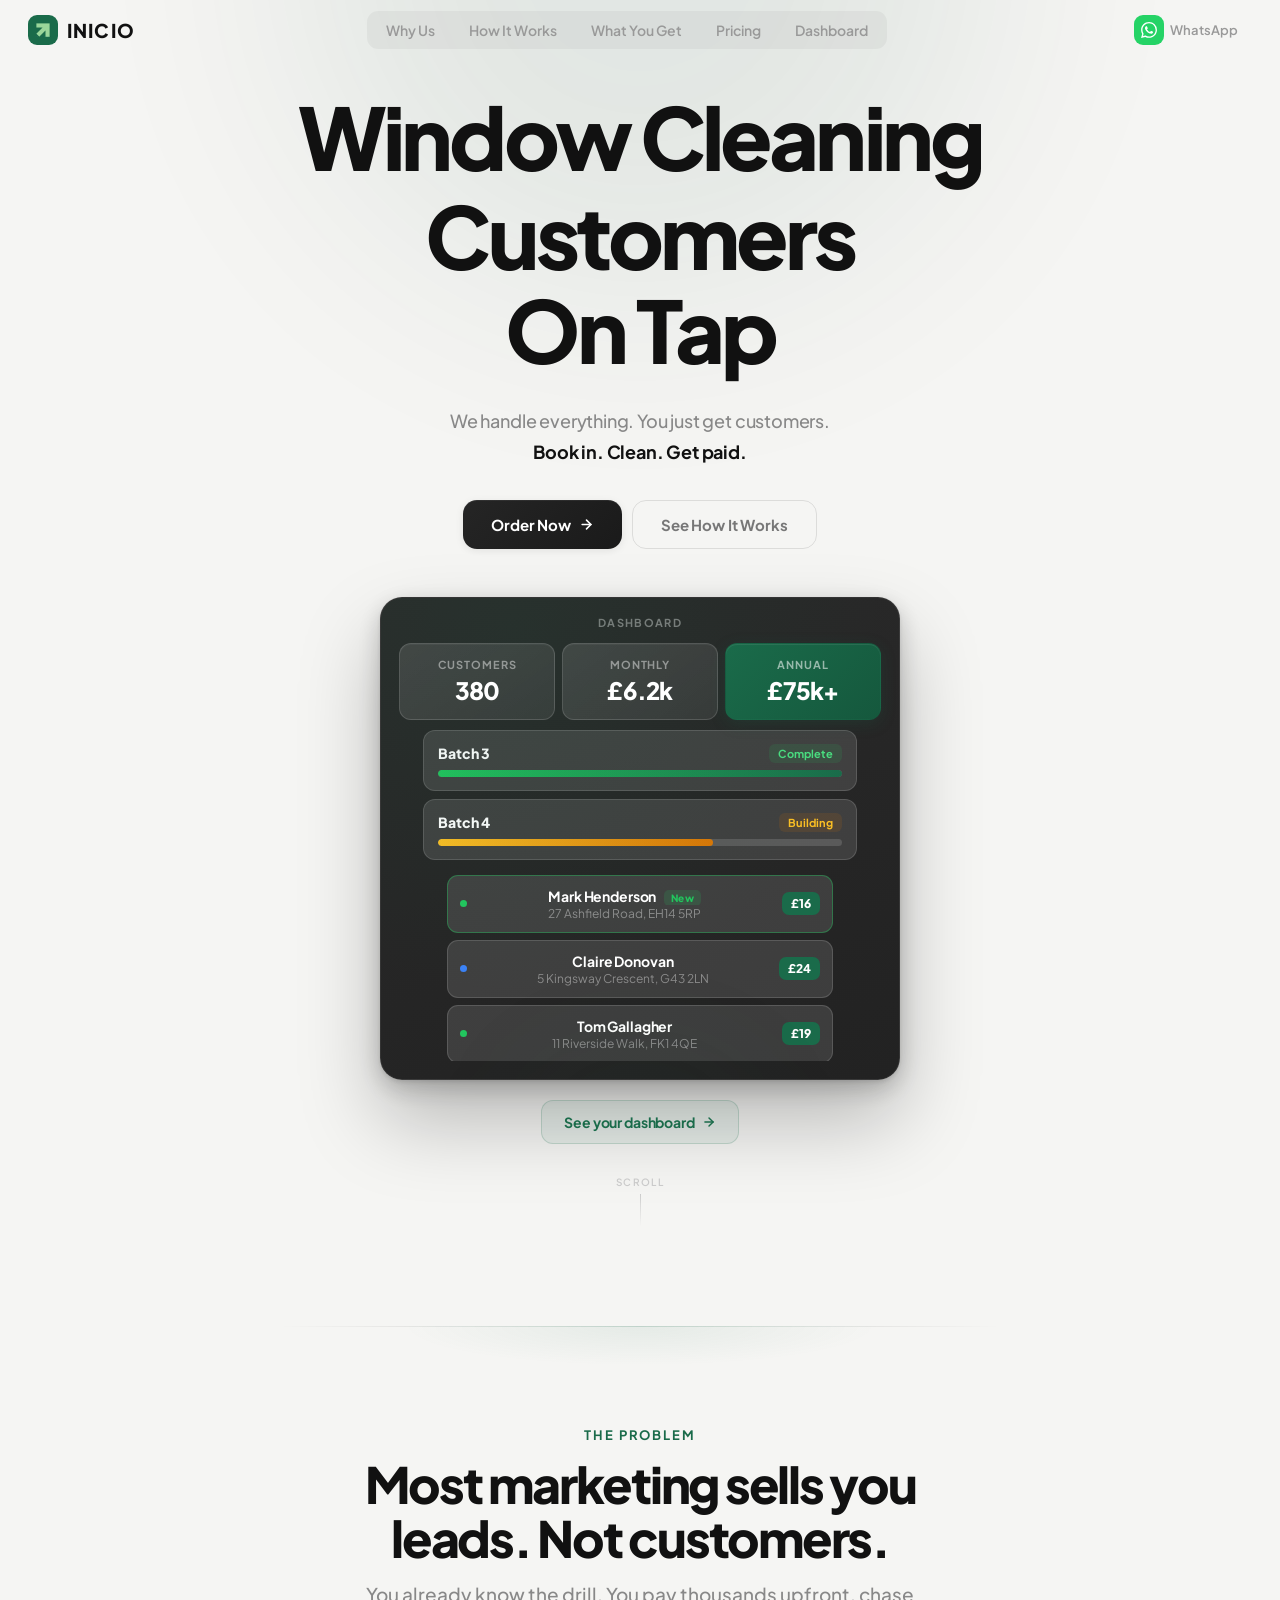
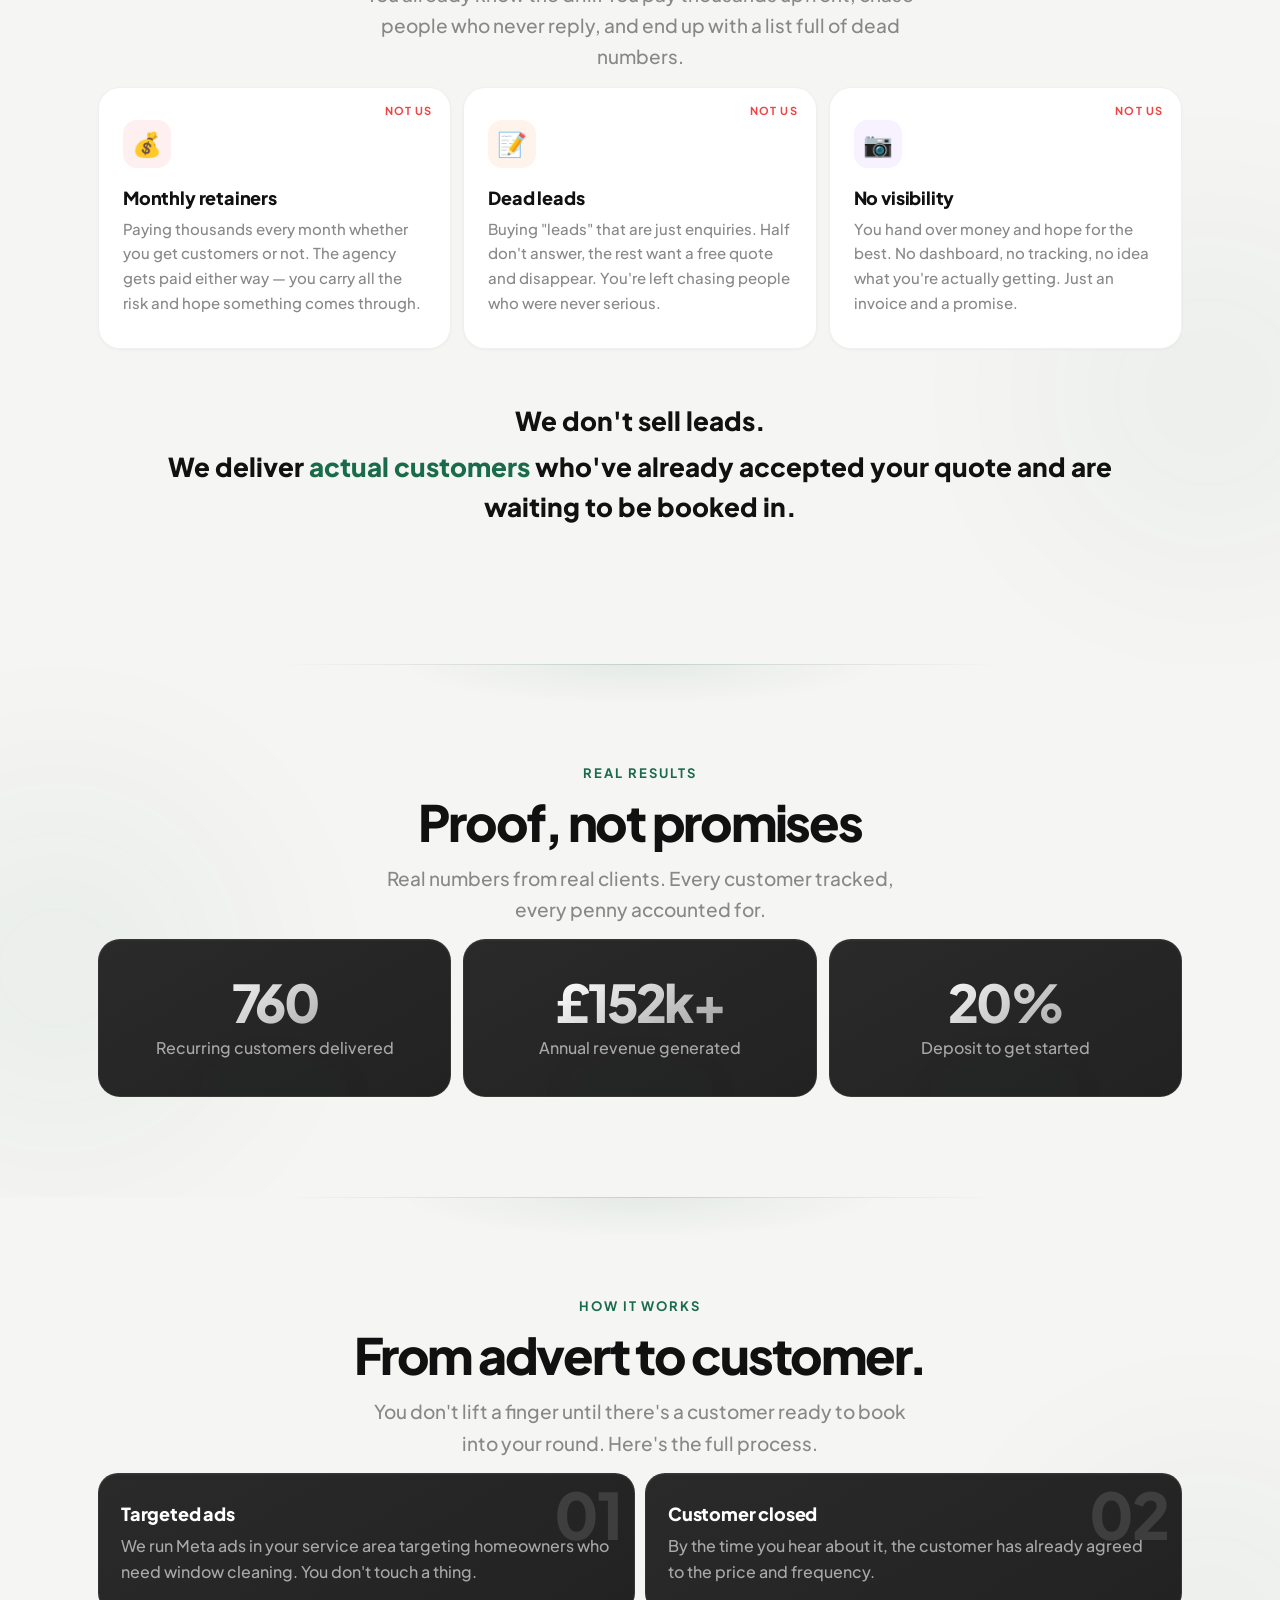
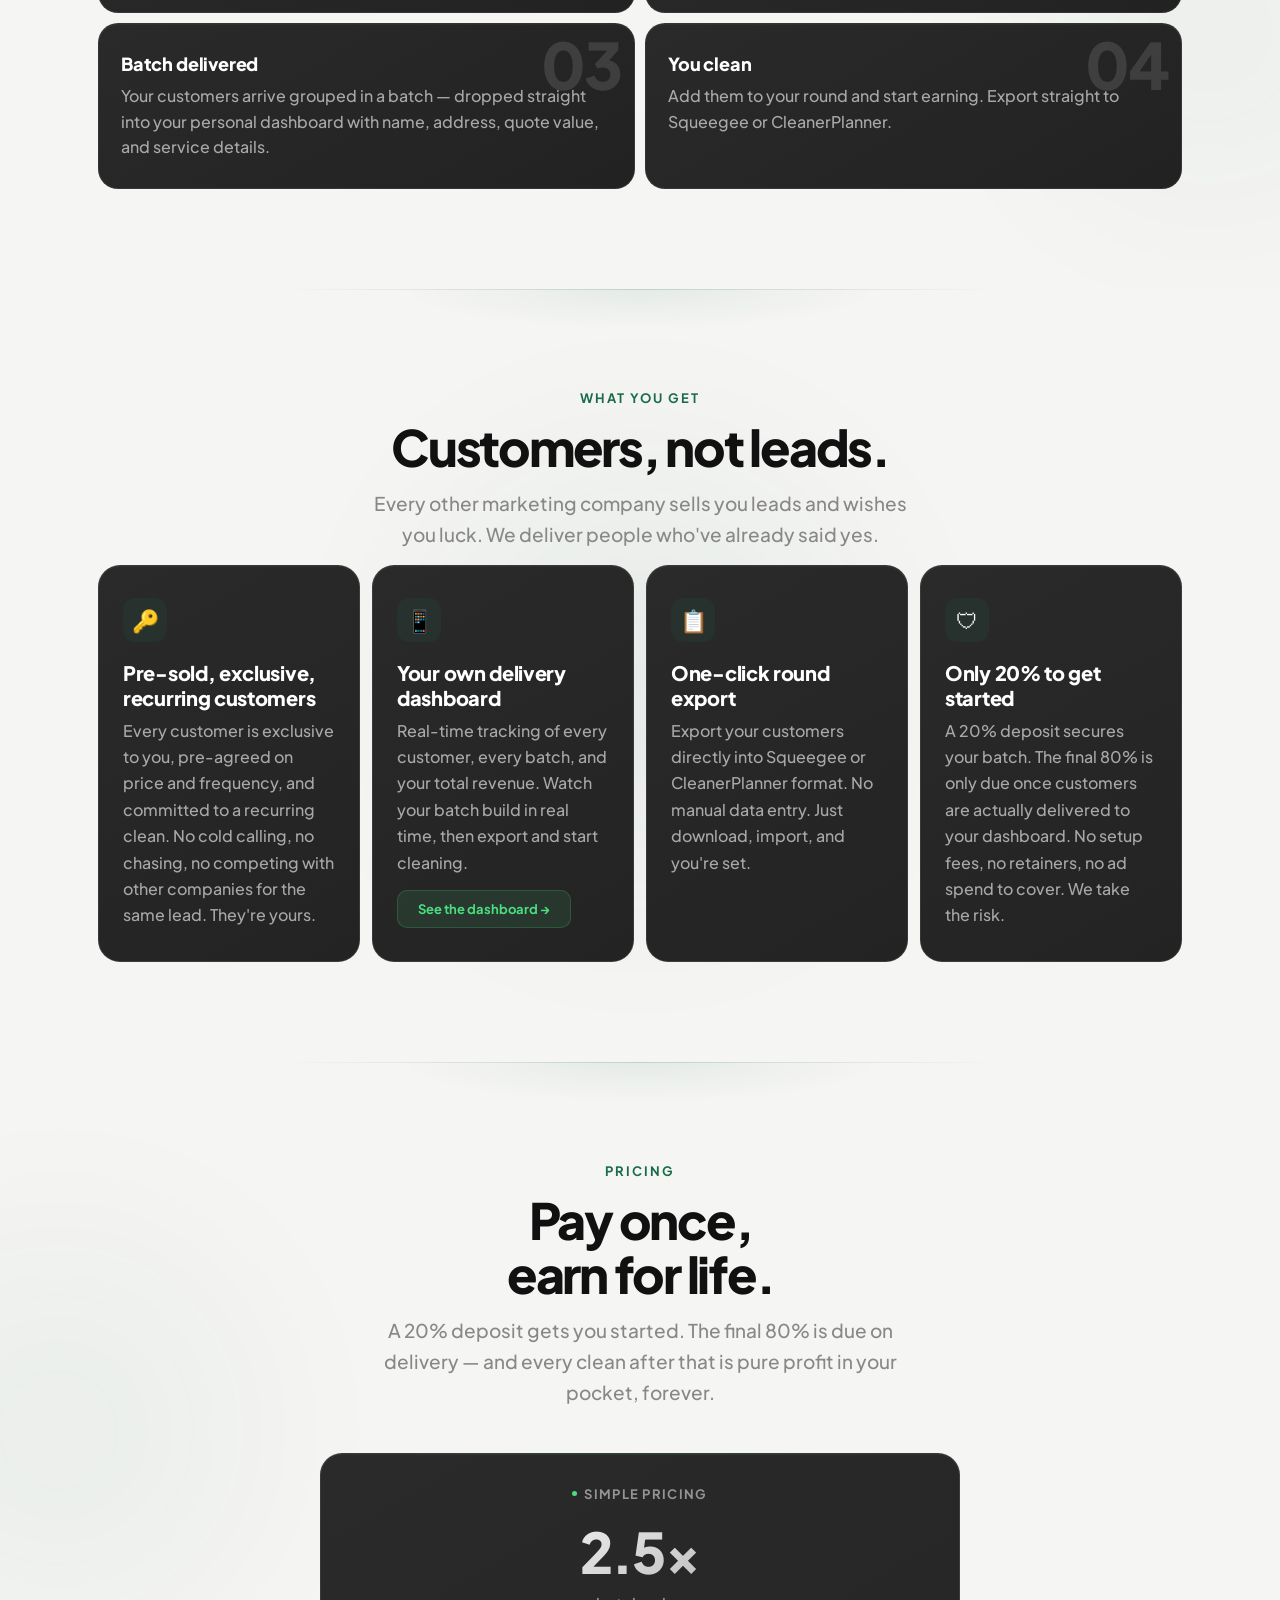
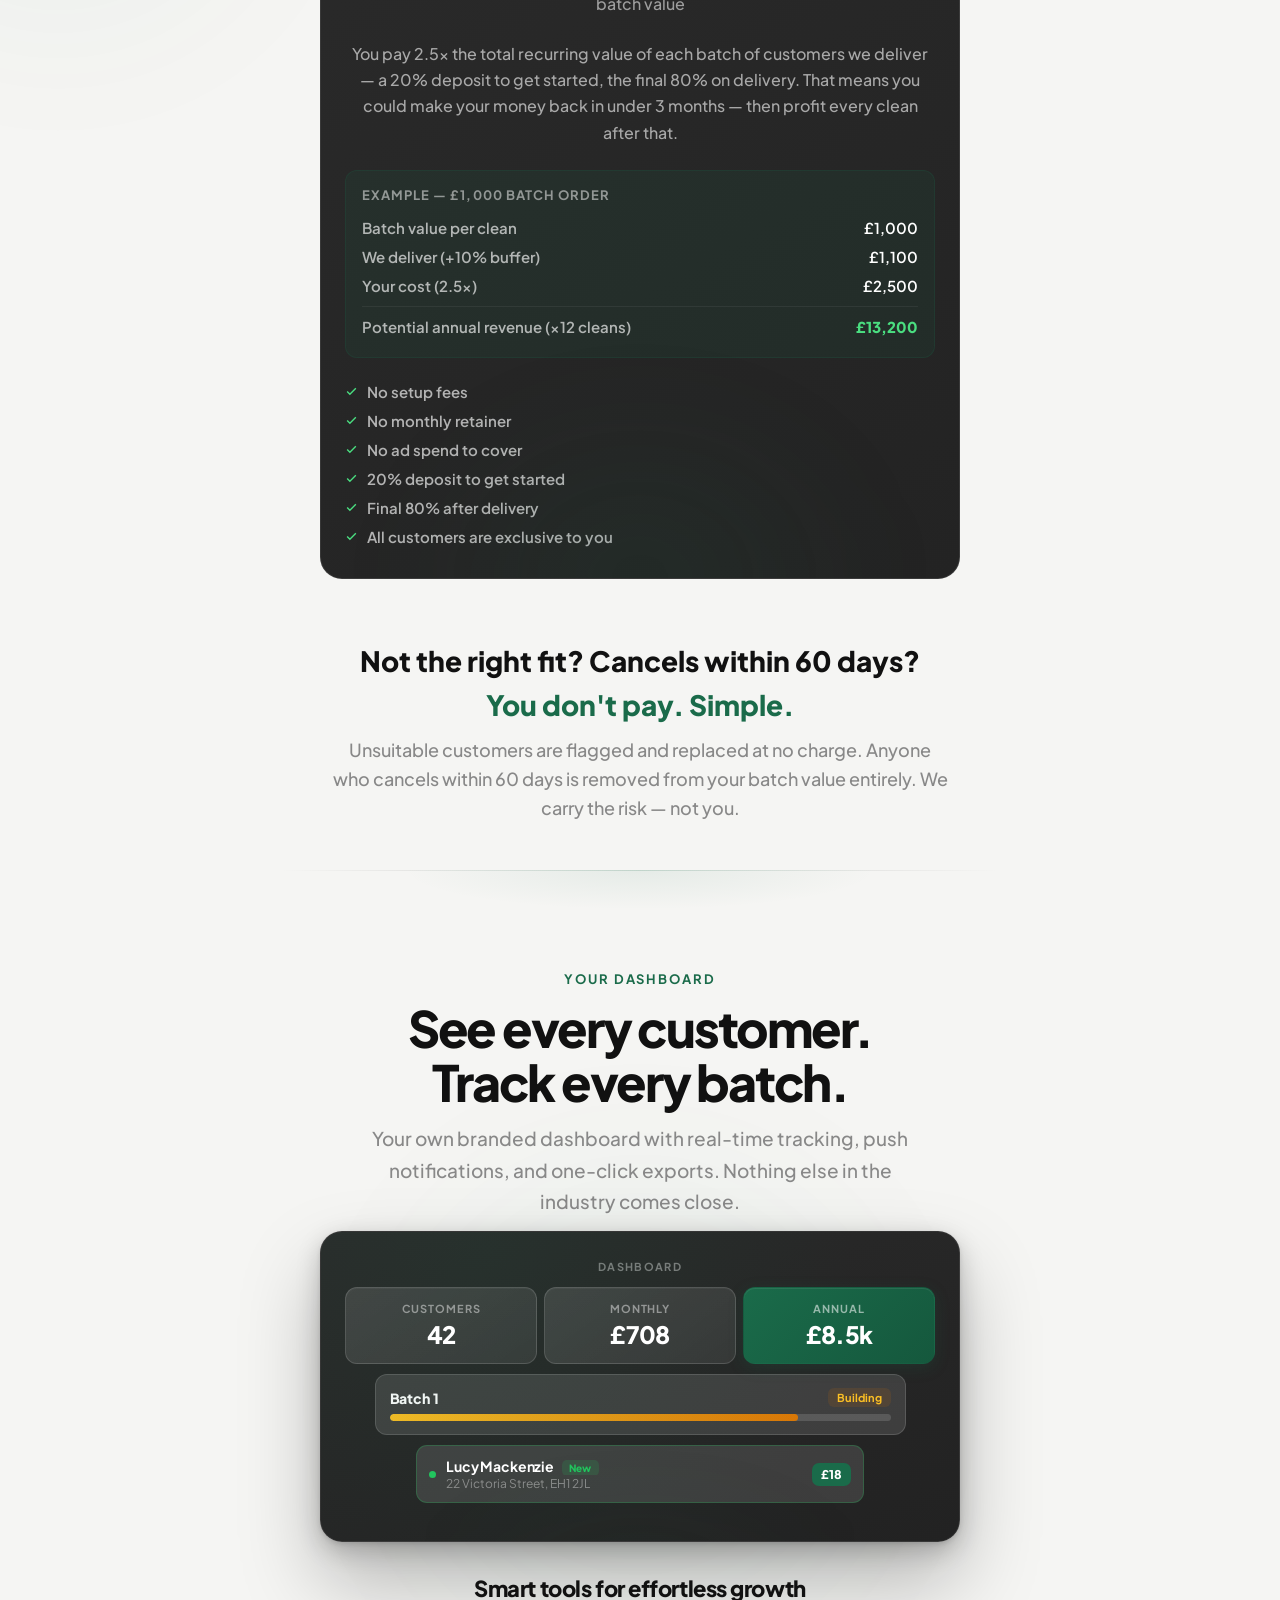
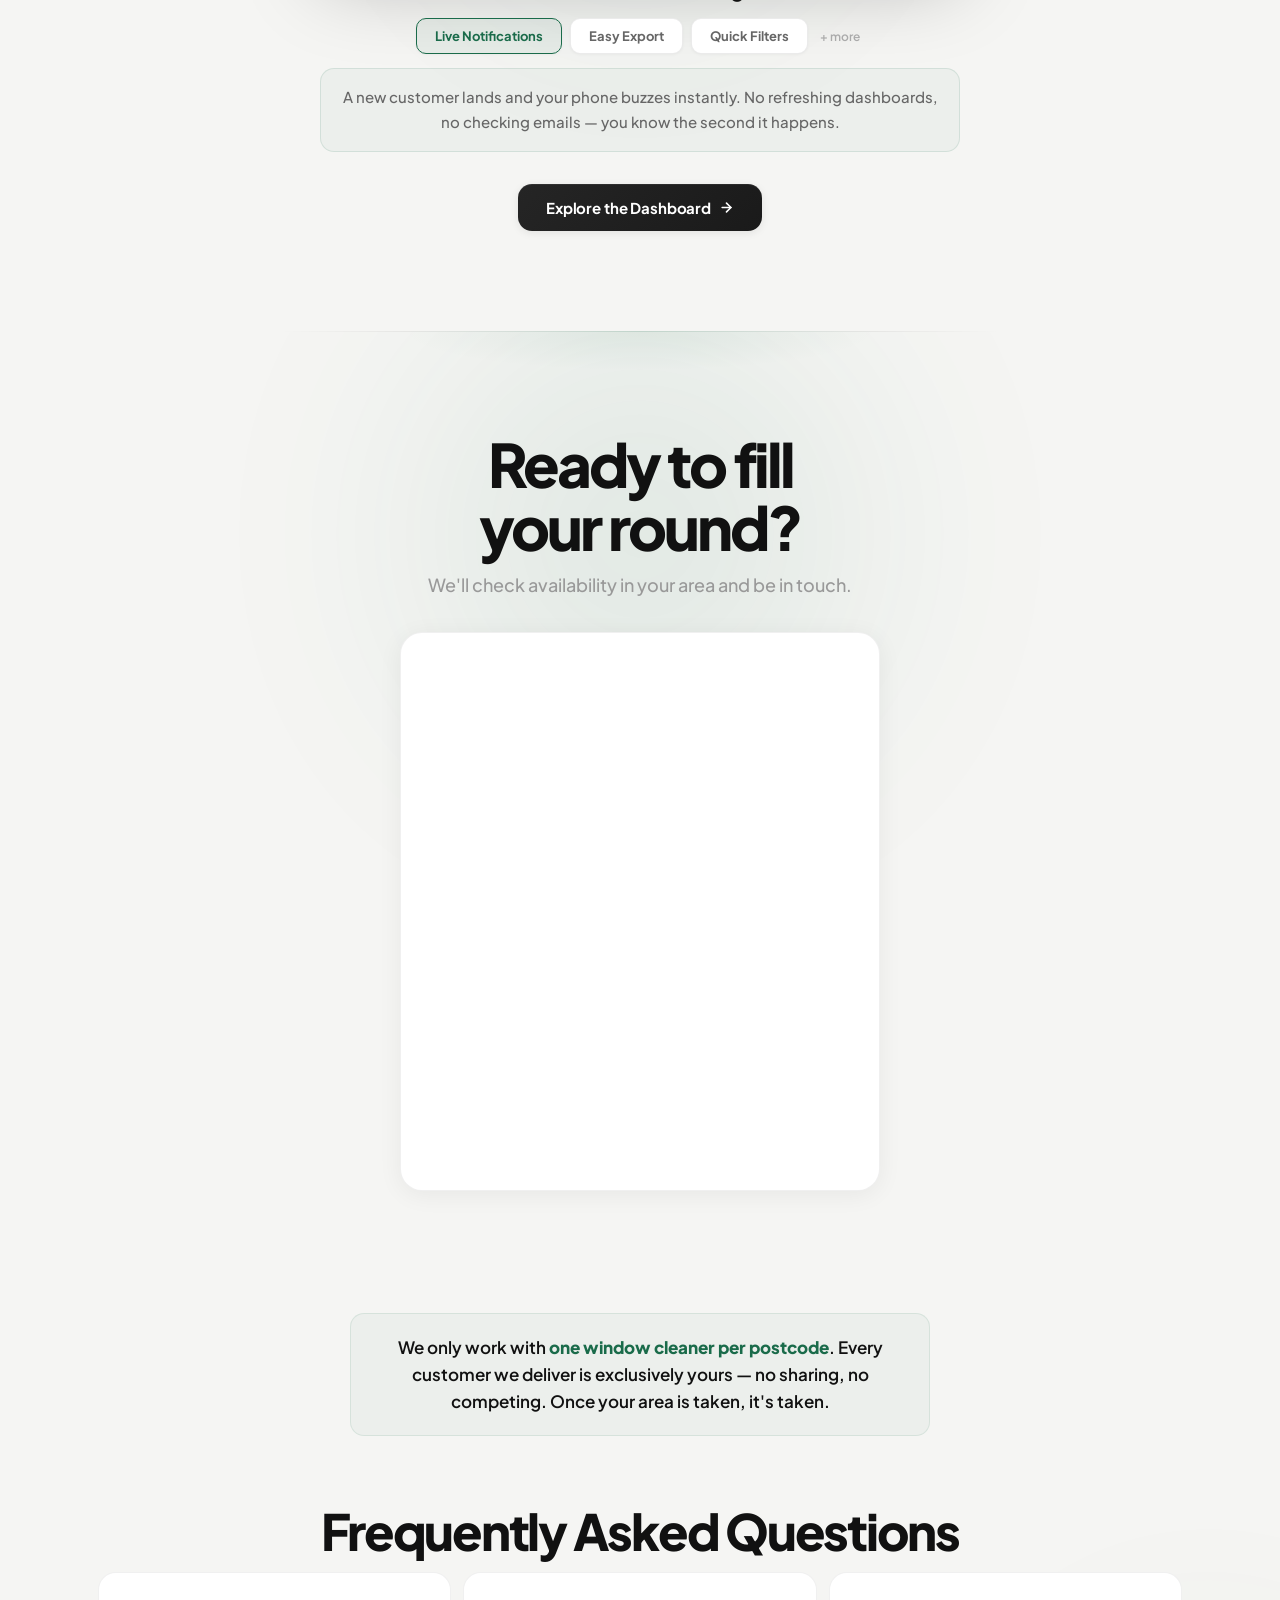
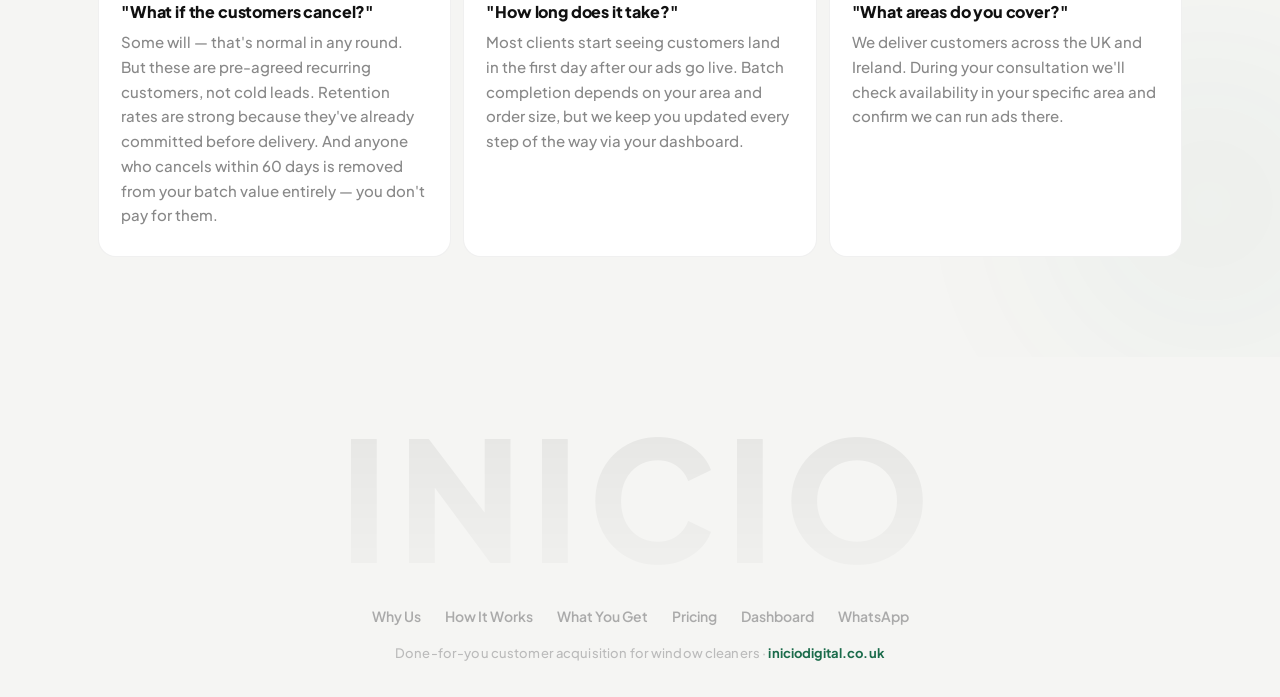
==== index.html @ 1d9b30b2 "Fix dashboard form embed, add 60-day note to FAQ, retitle hero link - Dashboard CTA form now uses th" ====
<!DOCTYPE html>
<html lang="en">
<head>
<meta charset="UTF-8">
<meta name="viewport" content="width=device-width, initial-scale=1.0, viewport-fit=cover">
<title>Window Cleaning Customers On Tap — Inicio Digital</title>
<meta name="description" content="Done-for-you customer acquisition for window cleaners. We deliver recurring customers who've accepted your quote and are ready to book in. No retainers. No setup fees. 20% deposit to start, the final 80% on delivery.">
<link rel="canonical" href="https://www.iniciodigital.co.uk/">
<meta name="color-scheme" content="light">

<!-- Open Graph / Social Sharing -->
<meta property="og:type" content="website">
<meta property="og:site_name" content="Inicio Digital">
<meta property="og:url" content="https://www.iniciodigital.co.uk/">
<meta property="og:title" content="Window Cleaning Customers On Tap — Inicio Digital">
<meta property="og:description" content="Done-for-you customer acquisition for window cleaners. We deliver recurring customers who've accepted your quote and are ready to book in. No retainers. No setup fees. 20% deposit to start, the final 80% on delivery.">
<meta property="og:image" content="https://www.iniciodigital.co.uk/og-preview.png?v=2">
<meta property="og:image:secure_url" content="https://www.iniciodigital.co.uk/og-preview.png?v=2">
<meta property="og:image:type" content="image/png">
<meta property="og:image:width" content="1200">
<meta property="og:image:height" content="630">
<meta property="og:image:alt" content="Inicio Digital — Window Cleaning Customers On Tap">

<!-- Twitter Card -->
<meta name="twitter:card" content="summary_large_image">
<meta name="twitter:title" content="Window Cleaning Customers On Tap — Inicio Digital">
<meta name="twitter:description" content="Done-for-you customer acquisition for window cleaners. We deliver recurring customers who've accepted your quote and are ready to book in.">
<meta name="twitter:image" content="https://www.iniciodigital.co.uk/og-preview.png?v=2">

<meta name="theme-color" content="#f5f5f3">
<link rel="icon" href="/favicon.svg" type="image/svg+xml">
<link rel="apple-touch-icon" href="/favicon.png">
<link rel="preconnect" href="https://fonts.googleapis.com">
<link rel="preconnect" href="https://fonts.gstatic.com" crossorigin>
<link href="https://fonts.googleapis.com/css2?family=Plus+Jakarta+Sans:wght@500;600;700;800;900&display=swap" rel="stylesheet">
<link rel="stylesheet" href="styles.css">

<!-- Structured data -->
<script type="application/ld+json">
{
  "@context": "https://schema.org",
  "@type": "Organization",
  "name": "Inicio Digital",
  "url": "https://www.iniciodigital.co.uk/",
  "logo": "https://www.iniciodigital.co.uk/logo.png",
  "description": "Done-for-you customer acquisition for window cleaners across the UK and Ireland."
}
</script>
<script type="application/ld+json">
{
  "@context": "https://schema.org",
  "@type": "FAQPage",
  "mainEntity": [
    {
      "@type": "Question",
      "name": "What if the customers cancel?",
      "acceptedAnswer": { "@type": "Answer", "text": "Some will — that's normal in any round. But these are pre-agreed recurring customers, not cold leads. Retention rates are strong because they've already committed before delivery. And anyone who cancels within 60 days is removed from your batch value entirely — you don't pay for them." }
    },
    {
      "@type": "Question",
      "name": "How long does it take?",
      "acceptedAnswer": { "@type": "Answer", "text": "Most clients start seeing customers land in the first day after our ads go live. Batch completion depends on your area and order size, but we keep you updated every step of the way via your dashboard." }
    },
    {
      "@type": "Question",
      "name": "What areas do you cover?",
      "acceptedAnswer": { "@type": "Answer", "text": "We deliver customers across the UK and Ireland. During your consultation we'll check availability in your specific area and confirm we can run ads there." }
    }
  ]
}
</script>

<!-- Vercel Web Analytics -->
<script>
window.va = window.va || function () { (window.vaq = window.vaq || []).push(arguments); };
</script>
<script defer src="/_vercel/insights/script.js"></script>
</head>
<body>

<a class="skip-link" href="#main">Skip to content</a>

<!-- ════════════════════════ NAV ════════════════════════ -->
<header class="nav" id="nav">
  <div class="nav-logo">
    <button class="nav-logo-mark" id="menuBtn" type="button" aria-label="Open menu" aria-expanded="false" aria-controls="mobMenu">
      <span class="mark-track" id="markTrack">
        <span class="mark-item"><img src="/logo.png" width="16" height="16" alt=""></span>
        <span class="mark-item mark-burger" aria-hidden="true"><span></span><span></span><span></span></span>
      </span>
    </button>
    <a href="#" class="nav-logo-text">INICIO</a>
  </div>
  <nav class="nav-mid" aria-label="Primary">
    <a href="#problem">Why Us</a>
    <a href="#how">How It Works</a>
    <a href="#value">What You Get</a>
    <a href="#pricing">Pricing</a>
    <a href="/dashboard/">Dashboard</a>
  </nav>
  <div class="nav-right">
    <a href="https://wa.me/447822021004?text=Hi%2C%20I%27m%20interested%20in%20Inicio%20Digital" target="_blank" rel="noopener noreferrer" class="nav-wa">
      <span class="nav-wa-mark" aria-hidden="true">
        <svg width="16" height="16" viewBox="0 0 24 24" fill="#fff"><path d="M17.472 14.382c-.297-.149-1.758-.867-2.03-.967-.273-.099-.471-.148-.67.15-.197.297-.767.966-.94 1.164-.173.199-.347.223-.644.075-.297-.15-1.255-.463-2.39-1.475-.883-.788-1.48-1.761-1.653-2.059-.173-.297-.018-.458.13-.606.134-.133.298-.347.446-.52.149-.174.198-.298.298-.497.099-.198.05-.371-.025-.52-.075-.149-.669-1.612-.916-2.207-.242-.579-.487-.5-.669-.51-.173-.008-.371-.01-.57-.01-.198 0-.52.074-.792.372-.272.297-1.04 1.016-1.04 2.479 0 1.462 1.065 2.875 1.213 3.074.149.198 2.096 3.2 5.077 4.487.709.306 1.262.489 1.694.625.712.227 1.36.195 1.871.118.571-.085 1.758-.719 2.006-1.413.248-.694.248-1.289.173-1.413-.074-.124-.272-.198-.57-.347m-5.421 7.403h-.004a9.87 9.87 0 01-5.031-1.378l-.361-.214-3.741.982.998-3.648-.235-.374a9.86 9.86 0 01-1.51-5.26c.001-5.45 4.436-9.884 9.888-9.884 2.64 0 5.122 1.03 6.988 2.898a9.825 9.825 0 012.893 6.994c-.003 5.45-4.437 9.884-9.885 9.884m8.413-18.297A11.815 11.815 0 0012.05 0C5.495 0 .16 5.335.157 11.892c0 2.096.547 4.142 1.588 5.945L.057 24l6.305-1.654a11.882 11.882 0 005.683 1.448h.005c6.554 0 11.89-5.335 11.893-11.893a11.821 11.821 0 00-3.48-8.413z"/></svg>
      </span>
      <span class="nav-wa-label">WhatsApp</span>
    </a>
  </div>
</header>

<!-- ═══════ MOBILE MENU ═══════ -->
<div class="mob-menu" id="mobMenu">
  <a href="#problem">Why Us</a>
  <a href="#how">How It Works</a>
  <a href="#value">What You Get</a>
  <a href="#pricing">Pricing</a>
  <a href="/dashboard/">Dashboard</a>
  <a href="https://wa.me/447822021004?text=Hi%2C%20I%27m%20interested%20in%20Inicio%20Digital" target="_blank" rel="noopener noreferrer">WhatsApp</a>
</div>

<main id="main">

<!-- ════════════════════════ HERO ════════════════════════ -->
<section class="hero">
  <div class="hero-glow" aria-hidden="true"></div>

  <h1 class="hs hs-1"><span class="slot-wrap" id="slotWrap"><span class="slot-track" id="slotTrack"><span class="slot-item">Window Cleaning</span><span class="slot-item">Gutter Cleaning</span><span class="slot-item">Carpet Cleaning</span><span class="slot-item">More Soon&hellip;</span></span></span>Customers<br>On Tap</h1>
  <p class="hero-sub hs hs-2">We handle everything.<br class="mob-br"> You just get customers.</p>
  <p class="hero-sub hero-sub-strong hs hs-2">Book in. Clean. Get paid.</p>

  <div class="hero-btns hs hs-3">
    <a href="#start" class="btn btn-dark">
      Order Now
      <svg width="15" height="15" viewBox="0 0 24 24" fill="none" stroke="currentColor" stroke-width="2.5" stroke-linecap="round" aria-hidden="true"><line x1="5" y1="12" x2="19" y2="12"/><polyline points="12 5 19 12 12 19"/></svg>
    </a>
    <a href="#how" class="btn btn-ghost">See How It Works</a>
  </div>

  <!-- Hero mock card — shows what clients actually see -->
  <div class="hero-card-wrap hs hs-4">
    <div class="hero-card" aria-hidden="true">
      <div class="hc-title">Dashboard</div>
      <div class="hc-stats hc-stats-3">
        <div class="hc-stat">
          <div class="hc-stat-l">Customers</div>
          <div class="hc-stat-v" id="heroCustomers">380</div>
        </div>
        <div class="hc-stat">
          <div class="hc-stat-l">Monthly</div>
          <div class="hc-stat-v" id="heroMonthly">&pound;6.2k</div>
        </div>
        <div class="hc-stat accent">
          <div class="hc-stat-l">Annual</div>
          <div class="hc-stat-v" id="heroAnnual">&pound;75k+</div>
        </div>
      </div>
      <div class="hc-progress-wrap">
        <div class="hc-progress">
          <div class="hc-progress-top">
            <span class="hc-progress-title">Batch 3</span>
            <span class="hc-badge hc-badge--done">Complete</span>
          </div>
          <div class="hc-bar"><div class="hc-bar-fill hc-bar-fill--done" style="width:100%"></div></div>
        </div>
        <div class="hc-progress">
          <div class="hc-progress-top">
            <span class="hc-progress-title">Batch 4</span>
            <span class="hc-badge hc-badge--building">Building</span>
          </div>
          <div class="hc-bar"><div class="hc-bar-fill hc-bar-fill--building" id="heroBar" style="width:0"></div></div>
        </div>
      </div>
      <div class="hero-leads" id="heroLeads">
        <div class="hero-leads-inner" id="heroLeadsInner">
          <div class="hc-lead hc-lead-new hc-lead-top">
            <div class="hc-lead-dot" style="background:#22c55e"></div>
            <div class="hc-lead-info"><div class="hc-lead-name">Mark Henderson <span class="hc-new-badge">New</span></div><div class="hc-lead-addr">27 Ashfield Road, EH14 5RP</div></div>
            <div class="hc-lead-price">&pound;16</div>
          </div>
          <div class="hc-lead hc-lead-new">
            <div class="hc-lead-dot" style="background:#3b82f6"></div>
            <div class="hc-lead-info"><div class="hc-lead-name">Claire Donovan</div><div class="hc-lead-addr">5 Kingsway Crescent, G43 2LN</div></div>
            <div class="hc-lead-price">&pound;24</div>
          </div>
          <div class="hc-lead hc-lead-new">
            <div class="hc-lead-dot" style="background:#22c55e"></div>
            <div class="hc-lead-info"><div class="hc-lead-name">Tom Gallagher</div><div class="hc-lead-addr">11 Riverside Walk, FK1 4QE</div></div>
            <div class="hc-lead-price">&pound;19</div>
          </div>
        </div>
      </div>
    </div>
  </div>

  <div class="hs hs-4">
    <a href="/dashboard/" class="hero-dash-link">
      See your dashboard
      <svg width="14" height="14" viewBox="0 0 24 24" fill="none" stroke="currentColor" stroke-width="2.5" stroke-linecap="round" aria-hidden="true"><line x1="5" y1="12" x2="19" y2="12"/><polyline points="12 5 19 12 12 19"/></svg>
    </a>
  </div>

  <div class="scroll-cue" aria-hidden="true">
    Scroll
    <div class="scroll-cue-line"></div>
  </div>
</section>

<div class="divider" aria-hidden="true"></div>

<!-- ════════════════════════ THE PROBLEM ════════════════════════ -->
<section class="section" id="problem">
  <div class="section-glow section-glow-r" aria-hidden="true"></div>
  <div class="ctr">
    <div class="section-header rv">
      <p class="section-label">The Problem</p>
      <h2 class="section-title">Most marketing sells you<br>leads. Not customers.</h2>
      <p class="section-sub">You already know the drill. You pay thousands upfront, chase people who never reply, and end up with a list full of dead numbers.</p>
    </div>
    <div class="pain-grid">
      <div class="pain-card rv rv-d1">
        <span class="pain-x">Not us</span>
        <div class="pain-icon pain-icon--red" aria-hidden="true">&#128176;</div>
        <h3>Monthly retainers</h3>
        <p>Paying thousands every month whether you get customers or not. The agency gets paid either way — you carry all the risk and hope something comes through.</p>
      </div>
      <div class="pain-card rv rv-d2">
        <span class="pain-x">Not us</span>
        <div class="pain-icon pain-icon--orange" aria-hidden="true">&#128221;</div>
        <h3>Dead leads</h3>
        <p>Buying "leads" that are just enquiries. Half don't answer, the rest want a free quote and disappear. You're left chasing people who were never serious.</p>
      </div>
      <div class="pain-card rv rv-d3">
        <span class="pain-x">Not us</span>
        <div class="pain-icon pain-icon--purple" aria-hidden="true">&#128247;</div>
        <h3>No visibility</h3>
        <p>You hand over money and hope for the best. No dashboard, no tracking, no idea what you're actually getting. Just an invoice and a promise.</p>
      </div>
    </div>
    <div class="diff-box rv rv-d4">
      <p>We don't sell leads.</p>
      <p class="diff-box-second">We deliver <span>actual customers</span> who've already accepted your quote and are waiting to be booked in.</p>
    </div>
  </div>
</section>

<div class="divider" aria-hidden="true"></div>

<!-- ════════════════════════ IMPACT — Proof Bar ════════════════════════ -->
<section class="section" id="impact">
  <div class="section-glow section-glow-l" aria-hidden="true"></div>
  <div class="ctr">
    <div class="section-header rv">
      <p class="section-label">Real Results</p>
      <h2 class="section-title">Proof, not promises</h2>
      <p class="section-sub">Real numbers from real clients. Every customer tracked, every penny accounted for.</p>
    </div>
    <div class="impact-grid">
      <div class="impact-card rv rv-d1">
        <div class="impact-num" data-target="769">769</div>
        <div class="impact-desc">Recurring customers delivered</div>
      </div>
      <div class="impact-card rv rv-d2">
        <div class="impact-num">&pound;152k+</div>
        <div class="impact-desc">Annual revenue generated</div>
      </div>
      <div class="impact-card rv rv-d3">
        <div class="impact-num">20%</div>
        <div class="impact-desc">Deposit to get started</div>
      </div>
    </div>
  </div>
</section>

<div class="divider" aria-hidden="true"></div>

<!-- ════════════════════════ HOW IT WORKS ════════════════════════ -->
<section class="section" id="how">
  <div class="section-glow section-glow-r" aria-hidden="true"></div>
  <div class="ctr">
    <div class="section-header rv">
      <p class="section-label">How It Works</p>
      <h2 class="section-title">From advert to customer.</h2>
      <p class="section-sub">You don't lift a finger until there's a customer ready to book into your round. Here's the full process.</p>
    </div>
    <div class="steps">
      <div class="step rv rv-d1">
        <div class="step-num" aria-hidden="true">01</div>
        <h3>Targeted ads</h3>
        <p>We run Meta ads in your service area targeting homeowners who need window cleaning. You don't touch a thing.</p>
      </div>
      <div class="step rv rv-d2">
        <div class="step-num" aria-hidden="true">02</div>
        <h3>Customer closed</h3>
        <p>By the time you hear about it, the customer has already agreed to the price and frequency.</p>
      </div>
      <div class="step rv rv-d3">
        <div class="step-num" aria-hidden="true">03</div>
        <h3>Batch delivered</h3>
        <p>Your customers arrive grouped in a batch — dropped straight into your personal dashboard with name, address, quote value, and service details.</p>
      </div>
      <div class="step rv rv-d4">
        <div class="step-num" aria-hidden="true">04</div>
        <h3>You clean</h3>
        <p>Add them to your round and start earning. Export straight to Squeegee or CleanerPlanner.</p>
      </div>
    </div>
    <div class="swipe-hint" id="swipeDots" aria-hidden="true">
      <div class="swipe-dot active"></div>
      <div class="swipe-dot"></div>
      <div class="swipe-dot"></div>
      <div class="swipe-dot"></div>
    </div>
  </div>
</section>

<div class="divider" aria-hidden="true"></div>

<!-- ════════════════════════ WHAT YOU GET ════════════════════════ -->
<section class="section" id="value">
  <div class="section-glow section-glow-c" aria-hidden="true"></div>
  <div class="ctr">
    <div class="section-header rv">
      <p class="section-label">What You Get</p>
      <h2 class="section-title">Customers, not leads.</h2>
      <p class="section-sub">Every other marketing company sells you leads and wishes you luck. We deliver people who've already said yes.</p>
    </div>
    <div class="value-grid">
      <div class="value-card rv rv-d1">
        <div class="value-icon" aria-hidden="true">&#128273;</div>
        <h3>Pre-sold, exclusive, recurring customers</h3>
        <p>Every customer is exclusive to you, pre-agreed on price and frequency, and committed to a recurring clean. No cold calling, no chasing, no competing with other companies for the same lead. They're yours.</p>
      </div>
      <div class="value-card rv rv-d2">
        <div class="value-icon" aria-hidden="true">&#128241;</div>
        <h3>Your own delivery dashboard</h3>
        <p>Real-time tracking of every customer, every batch, and your total revenue. Watch your batch build in real time, then export and start cleaning.</p>
        <a href="/dashboard/" class="value-link">See the dashboard &rarr;</a>
      </div>
      <div class="value-card rv rv-d3">
        <div class="value-icon" aria-hidden="true">&#128203;</div>
        <h3>One-click round export</h3>
        <p>Export your customers directly into Squeegee or CleanerPlanner format. No manual data entry. Just download, import, and you're set.</p>
      </div>
      <div class="value-card rv rv-d4">
        <div class="value-icon" aria-hidden="true">&#128737;</div>
        <h3>Only 20% to get started</h3>
        <p>A 20% deposit secures your batch. The final 80% is only due once customers are actually delivered to your dashboard. No setup fees, no retainers, no ad spend to cover. We take the risk.</p>
      </div>
    </div>
  </div>
</section>

<div class="divider" aria-hidden="true"></div>

<!-- ════════════════════════ PRICING ════════════════════════ -->
<section class="section section--pricing" id="pricing">
  <div class="section-glow section-glow-l" aria-hidden="true"></div>
  <div class="ctr">
    <div class="section-header rv">
      <p class="section-label">Pricing</p>
      <h2 class="section-title">Pay once,<br>earn for life.</h2>
      <p class="section-sub">A 20% deposit gets you started. The final 80% is due on delivery — and every clean after that is pure profit in your pocket, forever.</p>
    </div>
    <div class="price-single">
      <div class="pc feat rv rv-d1">
        <div class="pc-label"><span class="pc-label-dot"></span> Simple Pricing</div>
        <div class="pc-price">
          <div class="pc-price-val">2.5&times;</div>
          <div class="pc-price-sub">batch value</div>
        </div>
        <p class="pc-desc">You pay 2.5&times; the total recurring value of each batch of customers we deliver — a 20% deposit to get started, the final 80% on delivery. That means you could make your money back in under 3 months — then profit every clean after that.</p>
        <div class="pc-example">
          <div class="pc-example-title">Example — &pound;1,000 batch order</div>
          <div class="pc-example-row"><span>Batch value per clean</span><span>&pound;1,000</span></div>
          <div class="pc-example-row"><span>We deliver (+10% buffer)</span><span>&pound;1,100</span></div>
          <div class="pc-example-row"><span>Your cost (2.5&times;)</span><span>&pound;2,500</span></div>
          <div class="pc-example-row total"><span>Potential annual revenue (&times;12 cleans)</span><span>&pound;13,200</span></div>
        </div>
        <ul class="pc-list">
          <li><svg width="13" height="13" viewBox="0 0 24 24" fill="none" stroke="#4ade80" stroke-width="2.5" aria-hidden="true"><polyline points="20 6 9 17 4 12"/></svg> No setup fees</li>
          <li><svg width="13" height="13" viewBox="0 0 24 24" fill="none" stroke="#4ade80" stroke-width="2.5" aria-hidden="true"><polyline points="20 6 9 17 4 12"/></svg> No monthly retainer</li>
          <li><svg width="13" height="13" viewBox="0 0 24 24" fill="none" stroke="#4ade80" stroke-width="2.5" aria-hidden="true"><polyline points="20 6 9 17 4 12"/></svg> No ad spend to cover</li>
          <li><svg width="13" height="13" viewBox="0 0 24 24" fill="none" stroke="#4ade80" stroke-width="2.5" aria-hidden="true"><polyline points="20 6 9 17 4 12"/></svg> 20% deposit to get started</li>
          <li><svg width="13" height="13" viewBox="0 0 24 24" fill="none" stroke="#4ade80" stroke-width="2.5" aria-hidden="true"><polyline points="20 6 9 17 4 12"/></svg> Final 80% after delivery</li>
          <li><svg width="13" height="13" viewBox="0 0 24 24" fill="none" stroke="#4ade80" stroke-width="2.5" aria-hidden="true"><polyline points="20 6 9 17 4 12"/></svg> All customers are exclusive to you</li>
        </ul>
      </div>
    </div>
  </div>
</section>

<!-- ════════════════════════ GUARANTEE ════════════════════════ -->
<div class="guarantee rv">
  <p class="guarantee-title">
    Not the right fit?<br class="mob-br"> Cancels within 60 days?<br>
    <span>You don't pay. Simple.</span>
  </p>
  <p class="guarantee-sub">
    Unsuitable customers are flagged and replaced at no charge.
    Anyone who cancels within 60 days is removed from your batch value entirely.
    We carry the risk — not you.
  </p>
</div>

<div class="divider" aria-hidden="true"></div>

<!-- ════════════════════════ DASHBOARD TEASER ════════════════════════ -->
<section class="section" id="dashboard">
  <div class="section-glow section-glow-c" aria-hidden="true"></div>
  <div class="ctr">
    <div class="dash-teaser">
      <p class="section-label rv">Your Dashboard</p>
      <h2 class="section-title rv rv-d1">See every customer.<br>Track every batch.</h2>
      <p class="section-sub rv rv-d2 dash-teaser-sub">Your own branded dashboard with real-time tracking, push notifications, and one-click exports. Nothing else in the industry comes close.</p>

      <!-- Mini dark preview card -->
      <div class="hero-card rv rv-d3 dash-card" aria-hidden="true">

        <div class="hc-title">Dashboard</div>

        <!-- Stat row -->
        <div class="hc-stats hc-stats-3">
          <div class="hc-stat">
            <div class="hc-stat-l">Customers</div>
            <div class="hc-stat-v dash-counter" data-dash-target="48">48</div>
          </div>
          <div class="hc-stat">
            <div class="hc-stat-l">Monthly</div>
            <div class="hc-stat-v dash-counter" data-dash-target="815" data-dash-prefix="£">£815</div>
          </div>
          <div class="hc-stat accent">
            <div class="hc-stat-l">Annual</div>
            <div class="hc-stat-v dash-counter" data-dash-target="9780" data-dash-prefix="£" data-dash-suffix="k" data-dash-divide="1000" data-dash-decimal="1">£9.8k</div>
          </div>
        </div>

        <!-- Batch progress preview -->
        <div class="hc-progress-wrap">
          <div class="hc-progress">
            <div class="hc-progress-top">
              <span class="hc-progress-title">Batch 1</span>
              <span class="hc-badge hc-badge--building">Building</span>
            </div>
            <div class="hc-bar"><div class="hc-bar-fill hc-bar-fill--building dash-bar" id="dashBar" style="width:81.5%"></div></div>
          </div>
        </div>

        <!-- Customer card (cycles through 5) -->
        <div class="dash-customer-wrap">
          <div class="dash-toast show" id="dashCustomer">
            <div class="dash-toast-dot" style="background:#22c55e"></div>
            <div class="dash-toast-info">
              <div class="dash-toast-name">Lucy Mackenzie <span class="hc-new-badge">New</span></div>
              <div class="dash-toast-addr">22 Victoria Street, EH1 2JL</div>
            </div>
            <div class="dash-toast-price">&pound;18</div>
          </div>
        </div>

      </div>

      <!-- Tools section — light style -->
      <div class="dash-tools rv rv-d3">
        <h3 class="dash-tools-title">Smart tools for effortless growth</h3>

        <div class="dash-pills-light">
          <button type="button" class="dash-pill-light dash-pill-light--active" data-tip="A new customer lands and your phone buzzes instantly. No refreshing dashboards, no checking emails — you know the second it happens.">Live Notifications</button>
          <button type="button" class="dash-pill-light" data-tip="One click and your full customer list downloads as a CSV. Drop it straight into Squeegee, CleanerPlanner, or any spreadsheet and your round is ready.">Easy Export</button>
          <button type="button" class="dash-pill-light" data-tip="Sort and filter customers by status, batch, area, or value. Find exactly what you need in seconds without scrolling through your entire list.">Quick Filters</button>
          <span class="dash-pill-more">+ more</span>
        </div>
        <div class="dash-tip-light" id="dashTip" aria-live="polite">A new customer lands and your phone buzzes instantly. No refreshing dashboards, no checking emails — you know the second it happens.</div>
      </div>

      <a href="/dashboard/" class="btn btn-dark rv rv-d3 dash-cta">
        Explore the Dashboard
        <svg width="15" height="15" viewBox="0 0 24 24" fill="none" stroke="currentColor" stroke-width="2.5" stroke-linecap="round" aria-hidden="true"><line x1="5" y1="12" x2="19" y2="12"/><polyline points="12 5 19 12 12 19"/></svg>
      </a>
    </div>
  </div>
</section>

<div class="divider" aria-hidden="true"></div>

<!-- ════════════════════════ CTA ════════════════════════ -->
<section class="cta" id="start">
  <div class="cta-glow" aria-hidden="true"></div>
  <div class="ctr">
    <div class="rv">
      <h2>Ready to fill<br>your round?</h2>
    </div>
    <div class="rv rv-d1">
      <p class="cta-sub">We'll check availability in your area and be in touch.</p>
    </div>
    <!-- INICIO FORM EMBED -->
    <div class="rv rv-d2 form-shell">
      <iframe
        src="https://api.leadconnectorhq.com/widget/form/fBtWdZKdMbytoG8TYqm3"
        id="inline-fBtWdZKdMbytoG8TYqm3"
        data-layout="{'id':'INLINE'}"
        data-trigger-type="alwaysShow"
        data-trigger-value=""
        data-activation-type="alwaysActivated"
        data-activation-value=""
        data-deactivation-type="neverDeactivate"
        data-deactivation-value=""
        data-form-name="Form 1"
        data-height="557"
        data-layout-iframe-id="inline-fBtWdZKdMbytoG8TYqm3"
        data-form-id="fBtWdZKdMbytoG8TYqm3"
        title="Enquiry form"
      ></iframe>
    </div>
    <div class="rv rv-d3">
      <a href="https://wa.me/447822021004?text=Hi%2C%20I%27m%20interested%20in%20Inicio%20Digital%20for%20my%20window%20cleaning%20business" target="_blank" rel="noopener noreferrer" class="cta-wa">
        <svg width="16" height="16" viewBox="0 0 24 24" fill="none" stroke="currentColor" stroke-width="2" aria-hidden="true"><path d="M21 11.5a8.38 8.38 0 0 1-.9 3.8 8.5 8.5 0 0 1-7.6 4.7 8.38 8.38 0 0 1-3.8-.9L3 21l1.9-5.7a8.38 8.38 0 0 1-.9-3.8 8.5 8.5 0 0 1 4.7-7.6 8.38 8.38 0 0 1 3.8-.9h.5a8.48 8.48 0 0 1 8 8v.5z"/></svg>
        Or message us on WhatsApp
      </a>
    </div>
  </div>
</section>

<!-- ════════════════════════ EXCLUSIVE POSTCODE ════════════════════════ -->
<div class="postcode-note rv">
  <p>
    We only work with <span>one window cleaner per postcode</span>. Every customer we deliver is exclusively yours — no sharing, no competing. Once your area is taken, it's taken.
  </p>
</div>

<!-- ════════════════════════ OBJECTIONS / FAQ ════════════════════════ -->
<section class="section section--faq">
  <div class="section-glow section-glow-r section-glow-faq" aria-hidden="true"></div>
  <div class="ctr">
    <h2 class="section-title faq-title rv">Frequently Asked Questions</h2>
    <div class="objection-grid">
      <div class="objection-card rv rv-d1">
        <h3 class="objection-q">"What if the customers cancel?"</h3>
        <p class="objection-a">Some will — that's normal in any round. But these are pre-agreed recurring customers, not cold leads. Retention rates are strong because they've already committed before delivery. And anyone who cancels within 60 days is removed from your batch value entirely &mdash; you don't pay for them.</p>
      </div>
      <div class="objection-card rv rv-d2">
        <h3 class="objection-q">"How long does it take?"</h3>
        <p class="objection-a">Most clients start seeing customers land in the first day after our ads go live. Batch completion depends on your area and order size, but we keep you updated every step of the way via your dashboard.</p>
      </div>
      <div class="objection-card rv rv-d3">
        <h3 class="objection-q">"What areas do you cover?"</h3>
        <p class="objection-a">We deliver customers across the UK and Ireland. During your consultation we'll check availability in your specific area and confirm we can run ads there.</p>
      </div>
    </div>
  </div>
</section>

</main>

<!-- ════════════════════════ FOOTER ════════════════════════ -->
<footer class="footer">
  <div class="footer-brand" aria-hidden="true">INICIO</div>
  <div class="footer-links">
    <a href="#problem">Why Us</a>
    <a href="#how">How It Works</a>
    <a href="#value">What You Get</a>
    <a href="#pricing">Pricing</a>
    <a href="/dashboard/">Dashboard</a>
    <a href="https://wa.me/447822021004" target="_blank" rel="noopener">WhatsApp</a>
  </div>
  <div class="footer-copy">Done-for-you customer acquisition for window cleaners &middot; <a href="https://iniciodigital.co.uk" target="_blank" rel="noopener">iniciodigital.co.uk</a></div>
</footer>

<script src="main.js" defer></script>
<script src="https://link.msgsndr.com/js/form_embed.js" defer></script>
</body>
</html>
---- styles.css ----
/* ════════════════════════════════════════════════════════════
   INICIO DIGITAL — Homepage
   Rebuilt: design tokens, progressive enhancement, a11y.
   Content is fully visible without JavaScript; scroll-reveal
   hiding only applies once main.js confirms it is running
   (html.js) — so the page can never load "blank".
   ════════════════════════════════════════════════════════════ */

:root{
  --bg:#f5f5f3;
  --ink:#111;
  --muted:#888;
  --faint:#aaa;
  --green:#1a6b4a;
  --green-hover:#22804f;
  --green-lite:#4ade80;
  --wa:#25d366;
  --card-radius:22px;
  --card-radius-m:18px;
  --ease:cubic-bezier(.22,1,.36,1);
  --ease-spring:cubic-bezier(.34,1.56,.64,1);
}

*{margin:0;padding:0;box-sizing:border-box}
html{-webkit-font-smoothing:antialiased;-moz-osx-font-smoothing:grayscale;scroll-behavior:smooth}
body{font-family:'Plus Jakarta Sans',-apple-system,BlinkMacSystemFont,'Segoe UI',sans-serif;background:var(--bg);color:var(--ink);overflow-x:hidden;-webkit-text-size-adjust:100%}
[id]{scroll-margin-top:72px}

/* ── Container ── */
.ctr{max-width:1140px;margin:0 auto;padding:0 28px}
@media(max-width:768px){.ctr{padding:0 20px}}

::selection{background:rgba(26,107,74,.15);color:var(--ink)}

/* ── Accessibility ── */
.skip-link{position:absolute;top:-48px;left:16px;z-index:300;background:var(--ink);color:#fff;font-size:13px;font-weight:700;padding:10px 18px;border-radius:0 0 10px 10px;text-decoration:none;transition:top .2s}
.skip-link:focus{top:0}
:focus-visible{outline:2px solid var(--green);outline-offset:3px;border-radius:6px}

/* ════════════════════
   NAV
   ════════════════════ */
.nav{position:fixed;top:0;left:0;right:0;z-index:200;padding:0 28px;height:60px;display:flex;align-items:center;justify-content:space-between;transition:background .4s,box-shadow .4s}
.nav.scrolled{background:rgba(245,245,243,0.92);-webkit-backdrop-filter:blur(20px) saturate(1.2);backdrop-filter:blur(20px) saturate(1.2);box-shadow:0 1px 0 rgba(0,0,0,0.06)}
@supports not ((-webkit-backdrop-filter:blur(1px)) or (backdrop-filter:blur(1px))){.nav.scrolled{background:rgba(245,245,243,0.97)}}
.nav-logo{display:flex;align-items:center;gap:9px}
.nav-logo-text{font-size:19px;font-weight:900;color:var(--ink);letter-spacing:.06em;text-decoration:none;transition:opacity .3s}
.nav-logo-text:active{opacity:.6}
.nav-logo-mark{overflow:hidden;position:relative;width:30px;height:30px;border-radius:9px;background:var(--green);display:block;border:none;padding:0;cursor:pointer;-webkit-tap-highlight-color:transparent}
.nav-mid{display:flex;align-items:center;gap:2px;background:rgba(0,0,0,0.04);border-radius:11px;padding:3px}
.nav-mid a{font-size:14px;font-weight:600;color:#999;padding:7px 16px;border-radius:9px;text-decoration:none;transition:all .3s var(--ease);-webkit-tap-highlight-color:transparent}
.nav-mid a:hover{color:#444;background:rgba(0,0,0,0.03)}
.nav-right{display:flex;align-items:center;gap:8px}
.nav-wa{display:flex;align-items:center;gap:6px;font-size:13px;font-weight:600;color:#999;text-decoration:none;padding:7px 14px;border-radius:9px;transition:all .3s}
.nav-wa:hover{color:var(--wa);background:rgba(37,211,102,.06)}
.nav-wa-mark{width:30px;height:30px;border-radius:9px;background:var(--wa);display:flex;align-items:center;justify-content:center;flex-shrink:0}
@media(max-width:768px){
  .nav{padding:0 20px;height:56px;justify-content:center}
  .nav-mid{display:none}
  .nav-wa-label{display:none}
  .nav-wa{padding:0}
  .nav.scrolled{background:rgba(245,245,243,0.96)}
  .nav-logo{display:contents}
  .nav-logo-mark{position:absolute;left:20px}
  .nav-logo-text{position:absolute;left:50%;transform:translateX(-50%)}
  .nav-right{position:absolute;right:20px}
}

/* ── Mark track / burger (nav logo) ── */
.mark-track{display:flex;flex-direction:column;transition:transform .45s var(--ease-spring)}
.mark-item{width:30px;height:30px;display:flex;align-items:center;justify-content:center;flex-shrink:0}
.mark-item img{display:block}
.mark-burger{display:flex;flex-direction:column;gap:4px}
.mark-burger span{display:block;width:14px;height:1.5px;background:#fff;border-radius:1px;transition:all .3s ease}
.nav-logo-mark.menu-open .mark-burger span:nth-child(1){transform:translateY(5.5px) rotate(45deg)}
.nav-logo-mark.menu-open .mark-burger span:nth-child(2){opacity:0}
.nav-logo-mark.menu-open .mark-burger span:nth-child(3){transform:translateY(-5.5px) rotate(-45deg)}

/* ── Mobile menu ── */
.mob-menu{display:flex;position:fixed;top:64px;left:12px;right:12px;background:rgba(245,245,243,0.45);-webkit-backdrop-filter:blur(32px) saturate(1.4);backdrop-filter:blur(32px) saturate(1.4);padding:8px;box-shadow:0 12px 40px rgba(0,0,0,0.1),0 1px 0 rgba(255,255,255,0.5) inset;border:1px solid rgba(0,0,0,0.06);border-radius:18px;z-index:199;flex-direction:column;gap:2px;transform:translateY(-12px) scale(0.97);opacity:0;pointer-events:none;transition:opacity .3s var(--ease),transform .3s var(--ease)}
@supports not ((-webkit-backdrop-filter:blur(1px)) or (backdrop-filter:blur(1px))){.mob-menu{background:rgba(245,245,243,0.97)}}
.mob-menu.open{transform:translateY(0) scale(1);opacity:1;pointer-events:auto}
.mob-menu a{font-size:15px;font-weight:600;color:#555;padding:12px 14px;border-radius:10px;text-decoration:none;transition:background .2s,color .2s;-webkit-tap-highlight-color:transparent}
.mob-menu a:active{background:rgba(26,107,74,0.06);color:var(--green)}

/* ════════════════════
   HERO
   ════════════════════ */
.hero{min-height:100vh;min-height:100svh;display:flex;flex-direction:column;align-items:center;justify-content:center;text-align:center;position:relative;overflow:hidden;padding:80px 20px 100px;-webkit-transform:translateZ(0);transform:translateZ(0)}
@media(max-width:768px){.hero{padding:100px 20px 64px;justify-content:center}}

.hero-glow{position:absolute;width:700px;height:700px;border-radius:50%;filter:blur(120px);opacity:.08;pointer-events:none;top:-30%;left:50%;transform:translateX(-50%);background:radial-gradient(circle,#1a6b4a 0%,#0d3a28 60%,transparent 100%)}
@media(max-width:768px){.hero-glow{width:400px;height:400px;top:-10%;opacity:.10}}

/* ── Section glows ── */
.section-glow{position:absolute;border-radius:50%;filter:blur(100px);pointer-events:none;background:radial-gradient(circle,#1a6b4a,transparent 70%)}
.section-glow-l{width:500px;height:500px;opacity:.08;left:-15%;top:10%}
.section-glow-r{width:450px;height:450px;opacity:.07;right:-12%;bottom:5%}
.section-glow-c{width:550px;height:550px;opacity:.1;left:50%;top:50%;transform:translate(-50%,-50%)}
.section-glow-faq{top:20%;bottom:auto}
@media(max-width:768px){.section-glow-l,.section-glow-r{width:300px;height:300px;opacity:.1}.section-glow-c{width:350px;height:350px;opacity:.12}}

.hero h1{font-size:clamp(44px,8vw,86px);font-weight:900;letter-spacing:-.045em;line-height:1.1;color:var(--ink);margin-bottom:32px}
@media(max-width:768px){.hero h1{font-size:clamp(38px,10vw,52px);margin-bottom:14px;letter-spacing:-.04em}}
.mob-br{display:none}
@media(max-width:768px){.mob-br{display:block}}

/* ── Slot machine spinner ── */
.slot-wrap{display:block;position:relative;overflow:hidden;vertical-align:bottom;width:100%;height:1.05em;margin-bottom:-.05em}
.slot-track{display:flex;flex-direction:column;transition:transform .6s var(--ease-spring)}
.slot-item{display:flex;align-items:center;justify-content:center;flex-shrink:0;white-space:nowrap}

.hero-sub{font-size:clamp(15px,1.6vw,18px);color:var(--muted);margin:0 auto;line-height:1.3;font-weight:500;letter-spacing:-.01em;text-align:center;max-width:none}
.hero-sub-strong{color:var(--ink);font-weight:700;margin-top:8px;margin-bottom:36px}
@media(max-width:768px){.hero-sub{font-size:18px;line-height:1.5;max-width:340px}.hero-sub-strong{margin-bottom:52px}}

.hero-btns{display:flex;gap:10px;justify-content:center;margin-bottom:48px;flex-wrap:wrap}
@media(max-width:768px){.hero-btns{margin-bottom:36px;gap:8px}.hero-btns .btn{padding:13px 22px;font-size:14px}}

.btn{display:inline-flex;align-items:center;gap:8px;font-size:15px;font-weight:700;padding:14px 28px;border-radius:14px;text-decoration:none;font-family:inherit;cursor:pointer;border:none;transition:all .5s var(--ease);-webkit-tap-highlight-color:transparent;letter-spacing:-.01em}
.btn-dark{background:linear-gradient(135deg,#252525,#1a1a1a);color:#fff;box-shadow:0 2px 8px rgba(0,0,0,0.08),inset 0 1px 0 rgba(255,255,255,.06)}
.btn-dark:hover{background:linear-gradient(135deg,#2e2e2e,#202020);transform:translateY(-2px);box-shadow:0 16px 40px rgba(0,0,0,0.16),inset 0 1px 0 rgba(255,255,255,.08)}
.btn-dark:active{transform:translateY(0);box-shadow:none}
.btn-ghost{background:transparent;color:#777;border:1px solid rgba(0,0,0,0.1)}
.btn-ghost:hover{color:var(--ink);border-color:rgba(0,0,0,0.2);background:rgba(0,0,0,0.02)}
.btn-ghost:active{background:rgba(0,0,0,0.04)}

.hero-dash-link{display:inline-flex;align-items:center;gap:7px;margin-top:20px;padding:12px 22px;border-radius:12px;background:rgba(26,107,74,.07);border:1px solid rgba(26,107,74,.18);color:#1a6b4a;font-size:14px;font-weight:700;letter-spacing:-.01em;text-decoration:none;transition:all .3s var(--ease);-webkit-tap-highlight-color:transparent}
.hero-dash-link:hover{background:rgba(26,107,74,.12);border-color:rgba(26,107,74,.32);transform:translateY(-2px)}
.hero-dash-link:active{transform:translateY(0)}
.hero-dash-link svg{transition:transform .3s var(--ease)}
.hero-dash-link:hover svg{transform:translateX(3px)}
@media(max-width:768px){.hero-dash-link{margin-top:18px;padding:12px 20px;font-size:13.5px}}

/* ── Hero Mock Card ── */
.hero-card-wrap{width:100%;max-width:520px;perspective:800px}
@media(max-width:768px){.hero-card-wrap{max-width:calc(100% + 16px);margin-left:-8px;margin-right:-8px}}
.hero-card{background:linear-gradient(160deg,#2a2a2a,#222222);border:1px solid rgba(255,255,255,0.08);border-radius:var(--card-radius);padding:18px;color:#fff;box-shadow:0 2px 4px rgba(0,0,0,0.1),0 8px 24px rgba(0,0,0,0.2),0 40px 80px rgba(0,0,0,0.25);position:relative;overflow:hidden}
.hero-card::before{content:'';position:absolute;top:-50%;right:-30%;width:160%;height:160%;background:radial-gradient(circle at 35% 35%,rgba(26,107,74,.12),transparent 50%);pointer-events:none}
.hero-card::after{content:'';position:absolute;bottom:-40%;left:10%;width:80%;height:60%;background:radial-gradient(ellipse,rgba(26,107,74,.08),transparent 60%);pointer-events:none;filter:blur(40px)}
@media(max-width:768px){.hero-card{padding:14px;border-radius:18px}}

.hc-title{text-align:center;margin-bottom:14px;font-size:11px;font-weight:700;color:rgba(255,255,255,.4);text-transform:uppercase;letter-spacing:.12em}

.hc-stats{display:grid;grid-template-columns:1fr 1fr;gap:7px;margin-bottom:10px}
.hc-stats-3{grid-template-columns:1fr 1fr 1fr}
@media(max-width:480px){.hc-stats-3{grid-template-columns:1fr 1fr 1fr;gap:5px}}
.hc-stat{background:linear-gradient(145deg,rgba(255,255,255,.12),rgba(255,255,255,.08));border:1px solid rgba(255,255,255,.14);border-radius:12px;padding:14px 12px;text-align:center;box-shadow:inset 0 1px 0 rgba(255,255,255,.04);position:relative;overflow:hidden}
.hc-stat::before{content:'';position:absolute;top:0;left:-100%;width:60%;height:100%;background:linear-gradient(90deg,transparent,rgba(255,255,255,.1),transparent);animation:cardShimmer 4s ease-in-out infinite}
@keyframes cardShimmer{0%{left:-100%}50%,100%{left:150%}}
.hc-stat.accent{background:linear-gradient(135deg,#1a6b4a,#15583d);border-color:transparent;box-shadow:0 4px 16px rgba(26,107,74,.2),inset 0 1px 0 rgba(255,255,255,.08)}
.hc-stat-l{font-size:11px;font-weight:700;color:rgba(255,255,255,.45);text-transform:uppercase;letter-spacing:.08em;margin-bottom:4px}
.hc-stat.accent .hc-stat-l{color:rgba(255,255,255,.55)}
.hc-stat.accent::after{content:'';position:absolute;top:0;left:-100%;width:60%;height:100%;background:linear-gradient(90deg,transparent,rgba(255,255,255,.12),transparent);animation:accentShimmer 3s ease-in-out infinite}
@keyframes accentShimmer{0%{left:-100%}50%,100%{left:150%}}
.hc-new-badge{font-size:10px;font-weight:800;color:#22c55e;background:rgba(34,197,94,.15);padding:2px 7px;border-radius:5px;margin-left:6px;letter-spacing:.02em;animation:newPulse 2s ease-in-out infinite}
@keyframes newPulse{0%,100%{opacity:1}50%{opacity:.5}}
.hc-lead-new{border-color:rgba(34,197,94,.25)}
.hc-stat-v{font-size:24px;font-weight:900;letter-spacing:-.03em;color:#fff}
@media(max-width:768px){.hc-stat{padding:12px 10px}.hc-stat-v{font-size:22px}.hc-stat-l{font-size:11px}}

.hc-progress-wrap{padding:0 5%}
.hc-progress{background:rgba(255,255,255,.12);border:1px solid rgba(255,255,255,.14);border-radius:12px;padding:13px 14px;margin-bottom:8px}
.hc-progress-top{display:flex;justify-content:space-between;align-items:center;margin-bottom:7px}
.hc-progress-title{font-size:14px;font-weight:800;color:#fff;letter-spacing:-.01em}
.hc-badge{font-size:11px;font-weight:700;padding:3px 9px;border-radius:6px}
.hc-badge--done{background:rgba(34,197,94,.12);color:#4ade80}
.hc-badge--building{background:rgba(217,119,6,.12);color:#fbbf24}
.hc-bar{height:7px;background:rgba(255,255,255,.14);border-radius:4px;overflow:hidden}
.hc-bar-fill{height:100%;border-radius:4px;transition:width 2s var(--ease)}
.hc-bar-fill--done{background:linear-gradient(90deg,#22c55e,#1a6b4a)}
.hc-bar-fill--building{background:linear-gradient(90deg,#fbbf24,#d97706)}
@media(max-width:768px){.hc-progress{padding:11px 12px}.hc-progress-title{font-size:13px}.hc-badge{font-size:10px;padding:2px 7px}}

.hero-leads{overflow:hidden;position:relative}
.hero-leads-inner{transition:transform .5s var(--ease)}
.hc-lead{display:flex;align-items:center;gap:10px;background:rgba(255,255,255,.12);border:1px solid rgba(255,255,255,.14);border-radius:11px;padding:11px 12px;margin:7px 10% 0}
@media(max-width:768px){.hc-lead{margin:5px 8% 0;padding:8px 10px;gap:8px}.hc-lead-name{font-size:12px}.hc-lead-addr{font-size:10px}.hc-lead-price{font-size:10px;padding:3px 7px}}
.hc-lead-top{border-color:rgba(34,197,94,.4)}
.hc-lead-dot{width:7px;height:7px;border-radius:50%;flex-shrink:0}
.hc-lead-info{flex:1;min-width:0}
.hc-lead-name{font-size:14px;font-weight:700;color:#fff;white-space:nowrap;overflow:hidden;text-overflow:ellipsis;letter-spacing:-.01em}
.hc-lead-addr{font-size:12px;color:rgba(255,255,255,.4);margin-top:1px;white-space:nowrap;overflow:hidden;text-overflow:ellipsis}
.hc-lead-price{font-size:12px;font-weight:800;background:var(--green);color:#fff;padding:4px 9px;border-radius:7px;flex-shrink:0}

/* ── Hero entrance (pure CSS — runs with or without JS) ── */
.hs{opacity:0;transform:translateY(20px);animation:hsIn .8s var(--ease) both}
.hs-1{animation-delay:.05s}.hs-2{animation-delay:.15s}.hs-3{animation-delay:.28s}.hs-4{animation-delay:.42s}
@keyframes hsIn{to{opacity:1;transform:translateY(0)}}
@media(max-width:768px){.hs{opacity:1!important;transform:none!important;animation:none!important}}

.scroll-cue{display:flex;flex-direction:column;align-items:center;gap:6px;margin-top:auto;padding-top:32px;color:#ccc;font-size:10px;font-weight:600;letter-spacing:.14em;text-transform:uppercase}
.scroll-cue-line{width:1px;height:32px;background:linear-gradient(to bottom,#ccc,transparent);animation:scrollPulse 2.2s ease infinite}
@keyframes scrollPulse{0%{opacity:0;transform:translateY(-14px)}50%{opacity:1}100%{opacity:0;transform:translateY(14px)}}
@media(max-width:768px){.scroll-cue{display:none}}

/* ════════════════════
   SECTION BASE
   ════════════════════ */
.section{padding:100px 0;position:relative;overflow:hidden}
@media(max-width:768px){.section{padding:64px 0}}
.section--pricing{padding-bottom:60px}
.section--faq{padding-top:20px}
.section-header{text-align:center;margin-bottom:14px}
.section-label{font-size:13px;font-weight:700;color:var(--green);text-transform:uppercase;letter-spacing:.15em;margin-bottom:14px}
.section-title{font-size:clamp(30px,4.5vw,50px);font-weight:900;letter-spacing:-.045em;line-height:1.08;margin-bottom:14px;color:var(--ink);text-wrap:balance}
@media(max-width:768px){.section-title{letter-spacing:-.04em}}
.section-sub{font-size:clamp(17px,1.8vw,19px);color:var(--muted);line-height:1.65;max-width:560px;margin:0 auto;font-weight:500}
.faq-title{text-align:center;margin-bottom:14px}

/* ── Divider ── */
.divider{height:1px;background:linear-gradient(90deg,transparent 5%,rgba(0,0,0,.06) 20%,rgba(26,107,74,.18) 50%,rgba(0,0,0,.06) 80%,transparent 95%);margin:0 auto;max-width:800px;position:relative;overflow:visible}
.divider::after{content:'';position:absolute;top:0;left:50%;transform:translateX(-50%);width:60%;height:40px;background:radial-gradient(ellipse at center top,rgba(26,107,74,.07),transparent 70%);pointer-events:none}

/* ════════════════════
   PAIN / PROBLEM CARDS
   ════════════════════ */
.pain-grid{display:grid;grid-template-columns:repeat(3,1fr);gap:12px}
@media(max-width:900px){.pain-grid{grid-template-columns:1fr 1fr}}
@media(max-width:600px){.pain-grid{grid-template-columns:1fr;gap:10px}}
.pain-card{background:#fff;border:1px solid rgba(0,0,0,.06);border-radius:var(--card-radius);padding:32px 24px;color:var(--ink);position:relative;overflow:hidden;transition:transform .5s var(--ease),border-color .5s;box-shadow:0 1px 3px rgba(0,0,0,.04)}
.pain-card:hover{transform:translateY(-2px);border-color:rgba(0,0,0,.1)}
@media(max-width:768px){.pain-card{padding:24px 20px;border-radius:18px}.pain-card:hover{transform:none;border-color:rgba(0,0,0,.06)}}
.pain-x{position:absolute;top:16px;right:18px;font-size:11px;font-weight:700;color:#ef4444;text-transform:uppercase;letter-spacing:.1em}
.pain-icon{width:48px;height:48px;border-radius:14px;display:flex;align-items:center;justify-content:center;font-size:24px;margin-bottom:18px}
.pain-icon--red{background:rgba(239,68,68,.08)}
.pain-icon--orange{background:rgba(249,115,22,.08)}
.pain-icon--purple{background:rgba(168,85,247,.08)}
.pain-card h3{font-size:18px;font-weight:800;letter-spacing:-.01em;margin-bottom:8px;color:var(--ink)}
.pain-card p{font-size:15px;color:var(--muted);line-height:1.65;font-weight:500}

.diff-box{padding:36px 32px;margin-top:16px;text-align:center;position:relative}
.diff-box p{color:var(--ink);font-size:clamp(20px,2.5vw,26px);font-weight:800;line-height:1.55}
.diff-box-second{margin-top:6px}
.diff-box span{color:var(--green);font-weight:800}
@media(max-width:768px){.diff-box{padding:28px 24px}}

/* ════════════════════
   IMPACT STATS
   ════════════════════ */
.impact-grid{display:grid;grid-template-columns:repeat(3,1fr);gap:12px}
@media(max-width:900px){.impact-grid{grid-template-columns:1fr 1fr;gap:10px}}
@media(max-width:480px){.impact-grid{grid-template-columns:1fr;gap:10px}}
.impact-card{background:linear-gradient(150deg,#2a2a2a,#222222);border:1px solid rgba(255,255,255,.07);border-radius:var(--card-radius);padding:36px 24px;color:#fff;text-align:center;position:relative;overflow:hidden;transition:transform .5s var(--ease),border-color .5s;box-shadow:inset 0 1px 0 rgba(255,255,255,.03)}
.impact-card:hover{transform:translateY(-2px);border-color:rgba(255,255,255,.08)}
@media(max-width:768px){.impact-card{padding:28px 20px;border-radius:18px}.impact-card:hover{transform:none;border-color:rgba(255,255,255,.05)}}
.impact-card::before{content:'';position:absolute;top:0;left:15%;right:15%;height:1px;background:linear-gradient(90deg,transparent,rgba(26,107,74,.35),transparent);opacity:0;transition:opacity .5s}
.impact-card:hover::before{opacity:1}
.impact-card::after{content:'';position:absolute;bottom:-30%;left:20%;width:60%;height:50%;background:radial-gradient(ellipse,rgba(26,107,74,.06),transparent 60%);pointer-events:none;filter:blur(30px)}
.impact-num{font-size:clamp(36px,5vw,52px);font-weight:900;letter-spacing:-.05em;line-height:1;margin-bottom:8px;background:linear-gradient(145deg,#fff 20%,rgba(255,255,255,.45));-webkit-background-clip:text;-webkit-text-fill-color:transparent;background-clip:text;color:transparent}
.impact-desc{font-size:16px;color:rgba(255,255,255,.6);font-weight:500;line-height:1.5}

/* ════════════════════
   HOW IT WORKS
   ════════════════════ */
.steps{display:grid;grid-template-columns:repeat(2,1fr);gap:10px}
@media(max-width:600px){.steps{display:flex;overflow-x:auto;overflow-y:hidden;scroll-snap-type:x mandatory;-webkit-overflow-scrolling:touch;gap:12px;padding:0 0 16px;scrollbar-width:none;-ms-overflow-style:none}.steps::-webkit-scrollbar{display:none}}
.step{background:linear-gradient(150deg,#2a2a2a,#222222);border:1px solid rgba(255,255,255,.07);border-radius:20px;padding:28px 22px;color:#fff;position:relative;overflow:hidden;transition:transform .5s var(--ease),border-color .5s;box-shadow:inset 0 1px 0 rgba(255,255,255,.03)}
.step:hover{transform:translateY(-2px);border-color:rgba(255,255,255,.08)}
@media(max-width:768px){.step{padding:20px 16px;border-radius:16px}.step:hover{transform:none;border-color:rgba(255,255,255,.05)}}
@media(max-width:600px){.step{min-width:75%;max-width:75%;flex-shrink:0;scroll-snap-align:start;display:flex;flex-direction:column;justify-content:flex-end;padding:24px 20px}}
.step-num{font-size:64px;font-weight:900;color:rgba(255,255,255,.12);position:absolute;top:8px;right:14px;letter-spacing:-.04em;line-height:1}
.step h3{font-size:18px;font-weight:800;margin-bottom:8px;position:relative;color:#fff;letter-spacing:-.01em}
@media(max-width:600px){.step h3{font-size:16px;margin-bottom:10px}}
.step p{font-size:16px;color:rgba(255,255,255,.6);line-height:1.6;font-weight:500;position:relative}
@media(max-width:600px){.step p{font-size:15px;line-height:1.55}}

/* ── Swipe indicator dots ── */
.swipe-hint{display:none;justify-content:center;gap:6px;margin-top:12px}
@media(max-width:600px){.swipe-hint{display:flex}}
.swipe-dot{width:6px;height:6px;border-radius:50%;background:rgba(0,0,0,.1);transition:all .3s}
.swipe-dot.active{background:var(--green);width:18px;border-radius:3px}

/* ════════════════════
   VALUE CARDS — What You Get
   ════════════════════ */
.value-grid{display:grid;grid-template-columns:repeat(4,1fr);gap:12px}
@media(max-width:1024px){.value-grid{grid-template-columns:repeat(2,1fr)}}
@media(max-width:768px){.value-grid{grid-template-columns:1fr;gap:10px}}
.value-card{background:linear-gradient(150deg,#2a2a2a,#232323);border:1px solid rgba(255,255,255,.09);border-radius:var(--card-radius);padding:32px 24px;color:#fff;position:relative;overflow:hidden;transition:transform .5s var(--ease),border-color .5s;box-shadow:inset 0 1px 0 rgba(255,255,255,.03)}
.value-card:hover{transform:translateY(-2px);border-color:rgba(255,255,255,.08)}
@media(max-width:768px){.value-card{padding:26px 20px;border-radius:18px}.value-card:hover{transform:none;border-color:rgba(255,255,255,.05)}}
.value-icon{width:44px;height:44px;border-radius:12px;background:rgba(26,107,74,.12);display:flex;align-items:center;justify-content:center;font-size:22px;margin-bottom:18px}
.value-card h3{font-size:20px;font-weight:800;letter-spacing:-.015em;margin-bottom:8px;color:#fff}
.value-card p{font-size:16px;color:rgba(255,255,255,.6);line-height:1.65;font-weight:500}
@media(max-width:768px){.value-card h3{font-size:18px}.value-card p{font-size:15px}}
.value-link{display:inline-flex;align-items:center;gap:6px;margin-top:14px;padding:10px 20px;background:rgba(74,222,128,.1);color:var(--green-lite);font-weight:700;font-size:13px;border-radius:10px;text-decoration:none;border:1px solid rgba(74,222,128,.2);transition:all .3s}
.value-link:hover{background:rgba(74,222,128,.16);border-color:rgba(74,222,128,.35)}

/* ════════════════════
   PRICING
   ════════════════════ */
.price-single{max-width:640px;margin:44px auto 0}
.pc{background:linear-gradient(150deg,#2a2a2a,#232323);border:1px solid rgba(255,255,255,.09);border-radius:var(--card-radius);padding:32px 24px;color:#fff;position:relative;overflow:hidden;transition:transform .5s var(--ease),border-color .5s;box-shadow:inset 0 1px 0 rgba(255,255,255,.03)}
.pc:hover{transform:translateY(-2px);border-color:rgba(255,255,255,.08)}
@media(max-width:768px){.pc{padding:26px 20px;border-radius:18px}.pc:hover{transform:none;border-color:rgba(255,255,255,.05)}}
.pc.feat::after{content:'';position:absolute;bottom:-30%;left:5%;width:90%;height:60%;background:radial-gradient(ellipse,rgba(26,107,74,.12),transparent 60%);pointer-events:none;filter:blur(50px)}
.pc.feat::before{content:'';position:absolute;top:0;left:0;right:0;height:1px;background:linear-gradient(90deg,transparent,rgba(26,107,74,.25),transparent)}
.pc-label{font-size:13px;font-weight:700;color:rgba(255,255,255,.5);text-transform:uppercase;letter-spacing:.1em;margin-bottom:14px;display:flex;align-items:center;justify-content:center;gap:7px}
.pc-label-dot{width:5px;height:5px;border-radius:50%;background:#4ade80}
.pc-price{text-align:center;margin-bottom:24px}
.pc-price-val{font-size:clamp(40px,6vw,56px);font-weight:900;letter-spacing:-.04em;background:linear-gradient(145deg,#fff 20%,rgba(255,255,255,.5));-webkit-background-clip:text;-webkit-text-fill-color:transparent;background-clip:text;color:transparent;margin-bottom:6px}
.pc-price-sub{font-size:16px;color:rgba(255,255,255,.55);line-height:1.55;font-weight:500}
.pc-desc{font-size:16px;color:rgba(255,255,255,.6);line-height:1.65;font-weight:500;text-align:center;margin-bottom:24px}
@media(max-width:768px){.pc-desc{font-size:15px}}
.pc-list{list-style:none;display:flex;flex-direction:column;gap:10px;margin-top:24px}
.pc-list li{display:flex;align-items:center;gap:9px;font-size:15px;font-weight:600;color:rgba(255,255,255,.65)}
.pc-list li svg{flex-shrink:0}
@media(max-width:768px){.pc-list li{font-size:14px}}
.pc-example{background:rgba(26,107,74,.12);border:1px solid rgba(26,107,74,.2);border-radius:12px;padding:16px}
.pc-example-title{font-size:13px;font-weight:700;color:rgba(255,255,255,.5);text-transform:uppercase;letter-spacing:.08em;margin-bottom:10px}
.pc-example-row{display:flex;justify-content:space-between;padding:5px 0;font-size:15px;font-weight:600;gap:12px}
.pc-example-row span:first-child{color:rgba(255,255,255,.65)}
.pc-example-row span:last-child{color:#fff}
.pc-example-row.total{border-top:1px solid rgba(255,255,255,.06);padding-top:10px;margin-top:6px}
.pc-example-row.total span:last-child{color:#4ade80;font-weight:800}
@media(max-width:768px){.pc-example-title{font-size:12px}.pc-example-row{font-size:14px}}

/* ════════════════════
   GUARANTEE + POSTCODE NOTE
   ════════════════════ */
.guarantee{max-width:680px;margin:0 auto 48px;padding:0 32px;text-align:center}
@media(max-width:768px){.guarantee{padding:0 24px}}
.guarantee-title{color:var(--ink);font-weight:800;font-size:clamp(22px,2.8vw,28px);line-height:1.55}
.guarantee-title span{color:var(--green)}
.guarantee-sub{margin-top:10px;font-size:clamp(16px,1.8vw,18px);font-weight:500;color:var(--muted);line-height:1.6}

.postcode-note{max-width:580px;margin:0 auto 48px;text-align:center;padding:20px 24px;background:rgba(26,107,74,.04);border:1px solid rgba(26,107,74,.1);border-radius:14px}
.postcode-note p{font-size:clamp(15px,1.6vw,17px);font-weight:600;color:var(--ink);line-height:1.6}
.postcode-note span{color:var(--green);font-weight:800}
@media(max-width:768px){.postcode-note{margin-left:20px;margin-right:20px}}
@media(min-width:621px){.postcode-note{margin-left:auto;margin-right:auto}}

/* ════════════════════
   DASHBOARD TEASER
   ════════════════════ */
.dash-teaser{max-width:640px;margin:0 auto;text-align:center}
.dash-teaser-sub{margin-bottom:14px}
.dash-card{padding:28px 24px;text-align:left;animation:dashGlow 4s ease-in-out infinite alternate}
@media(max-width:768px){.dash-card{animation:none!important}}
@media(max-width:480px){.dash-card{padding:18px 14px}}
@keyframes dashGlow{0%{box-shadow:0 2px 4px rgba(0,0,0,.1),0 8px 24px rgba(0,0,0,.2),0 40px 80px rgba(0,0,0,.25),0 0 30px rgba(26,107,74,.05)}100%{box-shadow:0 2px 4px rgba(0,0,0,.1),0 8px 24px rgba(0,0,0,.2),0 40px 80px rgba(0,0,0,.25),0 0 60px rgba(26,107,74,.12)}}
.dash-card .hc-stats{margin-bottom:10px}
.dash-card .hc-progress-wrap{margin-bottom:10px}
.dash-bar{transition:width 1.2s var(--ease)}
.dash-customer-wrap{position:relative;overflow:hidden;padding:0 12%;margin-bottom:10px}
@media(max-width:480px){.dash-customer-wrap{padding:0 3%}}
.dash-toast{display:flex;align-items:center;gap:10px;background:rgba(255,255,255,.12);border:1px solid rgba(34,197,94,.25);border-radius:11px;padding:11px 12px;opacity:1;transform:translateX(0);transition:opacity .4s ease,transform .4s var(--ease);will-change:transform,opacity}
.dash-toast.out{position:absolute;top:0;left:0;right:0;opacity:0;transform:translateX(100%)}
.dash-toast.entering{position:absolute;top:0;left:0;right:0;opacity:0;transform:translateX(-100%)}
.dash-toast.enter{position:relative;opacity:1;transform:translateX(0)}
.dash-toast-dot{width:7px;height:7px;border-radius:50%;background:#22c55e;flex-shrink:0;animation:pulse 2s ease-in-out infinite}
.dash-toast-info{flex:1;min-width:0}
.dash-toast-name{font-size:14px;font-weight:700;color:#fff;white-space:nowrap;overflow:hidden;text-overflow:ellipsis;letter-spacing:-.01em}
.dash-toast-addr{font-size:12px;color:rgba(255,255,255,.4);margin-top:1px;white-space:nowrap;overflow:hidden;text-overflow:ellipsis}
.dash-toast-price{font-size:12px;font-weight:800;background:var(--green);color:#fff;padding:4px 9px;border-radius:7px;flex-shrink:0}
@media(max-width:768px){.dash-toast{padding:8px 10px;gap:8px}.dash-toast-name{font-size:12px}.dash-toast-addr{font-size:10px}.dash-toast-price{font-size:10px;padding:3px 7px}}
@keyframes pulse{0%,100%{opacity:1;transform:scale(1)}50%{opacity:.35;transform:scale(1.9)}}

.dash-tools{margin-top:32px;text-align:center}
.dash-tools-title{font-size:clamp(18px,2vw,22px);font-weight:800;color:var(--ink);letter-spacing:-.02em;margin-bottom:16px}
.dash-pills-light{display:flex;flex-wrap:wrap;gap:8px;justify-content:center;margin-bottom:14px;align-items:center}
.dash-pill-light{font-size:13px;font-weight:700;padding:9px 18px;border-radius:10px;border:1px solid rgba(0,0,0,.08);background:#fff;color:#666;cursor:pointer;transition:all .3s ease;-webkit-appearance:none;font-family:inherit;box-shadow:0 1px 3px rgba(0,0,0,.04)}
.dash-pill-light:hover{color:var(--ink);border-color:rgba(0,0,0,.15);box-shadow:0 2px 6px rgba(0,0,0,.06)}
.dash-pill-light--active{border-color:var(--green)!important;background:rgba(26,107,74,.06)!important;color:var(--green)!important}
.dash-pill-more{font-size:12px;color:var(--faint);font-weight:600;padding:8px 4px}
.dash-tip-light{padding:16px 20px;border-radius:14px;background:rgba(26,107,74,.04);border:1px solid rgba(26,107,74,.12);color:#666;font-size:15px;font-weight:500;line-height:1.65;text-align:center;animation:tipIn .3s ease}
@keyframes tipIn{from{opacity:0;transform:translateY(-6px)}to{opacity:1;transform:translateY(0)}}
@media(max-width:768px){.dash-pill-light{padding:8px 15px;font-size:12px}.dash-tip-light{padding:14px 16px;font-size:14px}}
.dash-cta{margin-top:32px}

/* ════════════════════
   CTA
   ════════════════════ */
.cta{padding:100px 0 80px;text-align:center;position:relative;overflow:hidden}
@media(max-width:768px){.cta{padding:64px 0 56px}}
.cta-glow{position:absolute;width:600px;height:600px;border-radius:50%;background:radial-gradient(circle,#1a6b4a,transparent 70%);filter:blur(120px);opacity:.15;top:-10%;left:50%;transform:translateX(-50%);pointer-events:none}
.cta h2{font-size:clamp(34px,5vw,60px);font-weight:900;letter-spacing:-.05em;line-height:1.06;margin-bottom:14px;color:var(--ink);position:relative}
@media(max-width:768px){.cta h2{font-size:clamp(30px,8vw,44px)}}
.cta-sub{font-size:clamp(15px,1.6vw,18px);color:#999;margin-bottom:36px;font-weight:500;position:relative}
.form-shell{max-width:480px;margin:0 auto;border-radius:22px;overflow:hidden;min-height:557px;border:1px solid rgba(0,0,0,.06);box-shadow:0 4px 24px rgba(0,0,0,.06);background:#fff}
.form-shell iframe{display:block;width:100%;height:557px;border:none;border-radius:22px}
.cta-wa{display:inline-flex;align-items:center;gap:8px;color:var(--green);font-size:15px;font-weight:700;text-decoration:none;margin-top:20px;transition:color .3s;position:relative}
.cta-wa:hover{color:var(--green-hover)}

/* ════════════════════
   OBJECTIONS / FAQ
   ════════════════════ */
.objection-grid{display:grid;grid-template-columns:repeat(3,1fr);gap:12px}
@media(max-width:900px){.objection-grid{grid-template-columns:1fr 1fr;gap:10px}}
@media(max-width:600px){.objection-grid{grid-template-columns:1fr;gap:10px}}
.objection-card{background:#fff;border:1px solid rgba(0,0,0,.06);border-radius:18px;padding:28px 22px;transition:transform .5s var(--ease)}
.objection-card:hover{transform:translateY(-2px)}
@media(max-width:768px){.objection-card{padding:22px 18px;border-radius:16px}.objection-card:hover{transform:none}}
.objection-q{font-size:16px;font-weight:800;color:var(--ink);letter-spacing:-.01em;margin-bottom:8px}
.objection-a{font-size:15px;color:var(--muted);line-height:1.65;font-weight:500}
@media(max-width:768px){.objection-q{font-size:15px}.objection-a{font-size:14px}}

/* ════════════════════
   FOOTER
   ════════════════════ */
.footer{padding:64px 0 36px;text-align:center;overflow:hidden}
.footer-brand{font-size:clamp(56px,13vw,170px);font-weight:900;letter-spacing:.06em;line-height:.9;background:linear-gradient(180deg,rgba(0,0,0,.06),rgba(0,0,0,.02));-webkit-background-clip:text;-webkit-text-fill-color:transparent;background-clip:text;color:transparent;margin-bottom:36px;user-select:none}
.footer-links{display:flex;justify-content:center;gap:24px;margin-bottom:20px;flex-wrap:wrap}
.footer-links a{font-size:14px;font-weight:600;color:var(--faint);text-decoration:none;transition:color .3s;-webkit-tap-highlight-color:transparent}
.footer-links a:hover{color:#555}
.footer-copy{font-size:13px;color:#bbb;font-weight:500;letter-spacing:.01em}
.footer-copy a{color:var(--green);text-decoration:none;font-weight:700;transition:color .3s}
.footer-copy a:hover{color:var(--green-hover)}

/* ════════════════════
   SCROLL REVEAL — progressive enhancement
   Content is visible by default. Hiding only applies once
   main.js has executed and stamped html.js, so a failed or
   unsupported script can never leave the page blank.
   ════════════════════ */
html.js .rv{opacity:0;transform:translateY(24px)}
html.js .rv.vis{opacity:1;transform:translateY(0)}

/* ── Reduced motion: show everything, stop the fireworks ── */
@media(prefers-reduced-motion:reduce){
  html{scroll-behavior:auto}
  html.js .rv{opacity:1;transform:none;transition:none!important}
  .hs{opacity:1!important;transform:none!important;animation:none!important}
  .hc-stat::before,.hc-stat.accent::after,.hc-new-badge,.scroll-cue-line,.dash-card,.dash-toast-dot{animation:none!important}
  .hero-leads-inner,.slot-track,.hc-bar-fill,.mark-track{transition:none!important}
}

/* ── Kill expensive blur/glow on mobile for performance ── */
@media(max-width:768px){.section-glow,.cta-glow{display:none!important}.hero-card::after,.impact-card::after,.pc.feat::after,.pc.feat::before{display:none!important}}

/* ── Touch ── */
@media(hover:none){.impact-card:active,.step:active,.pc:active,.value-card:active{transform:scale(.98)!important;transition-duration:.15s}}

/* ── Safe areas ── */
@supports(padding:env(safe-area-inset-bottom)){.footer{padding-bottom:calc(36px + env(safe-area-inset-bottom))}.nav{padding-left:calc(28px + env(safe-area-inset-left));padding-right:calc(28px + env(safe-area-inset-right))}}
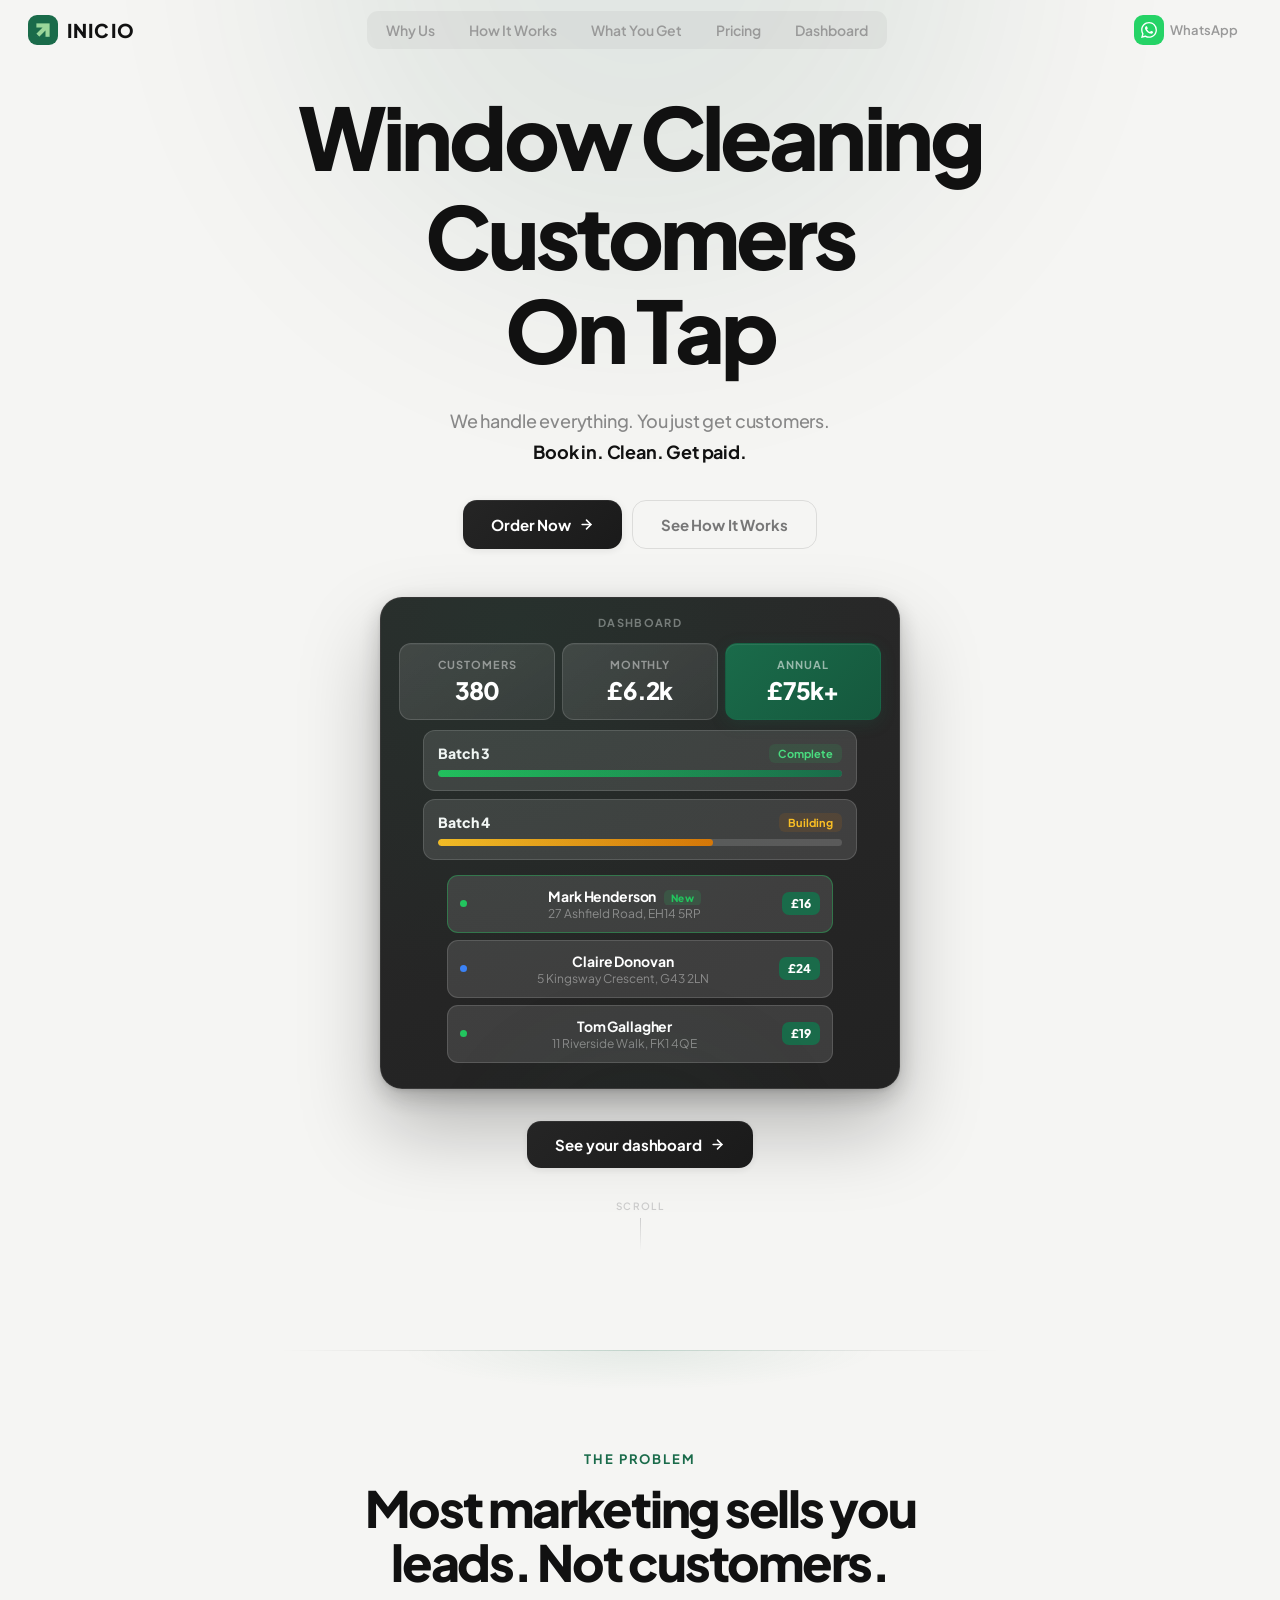
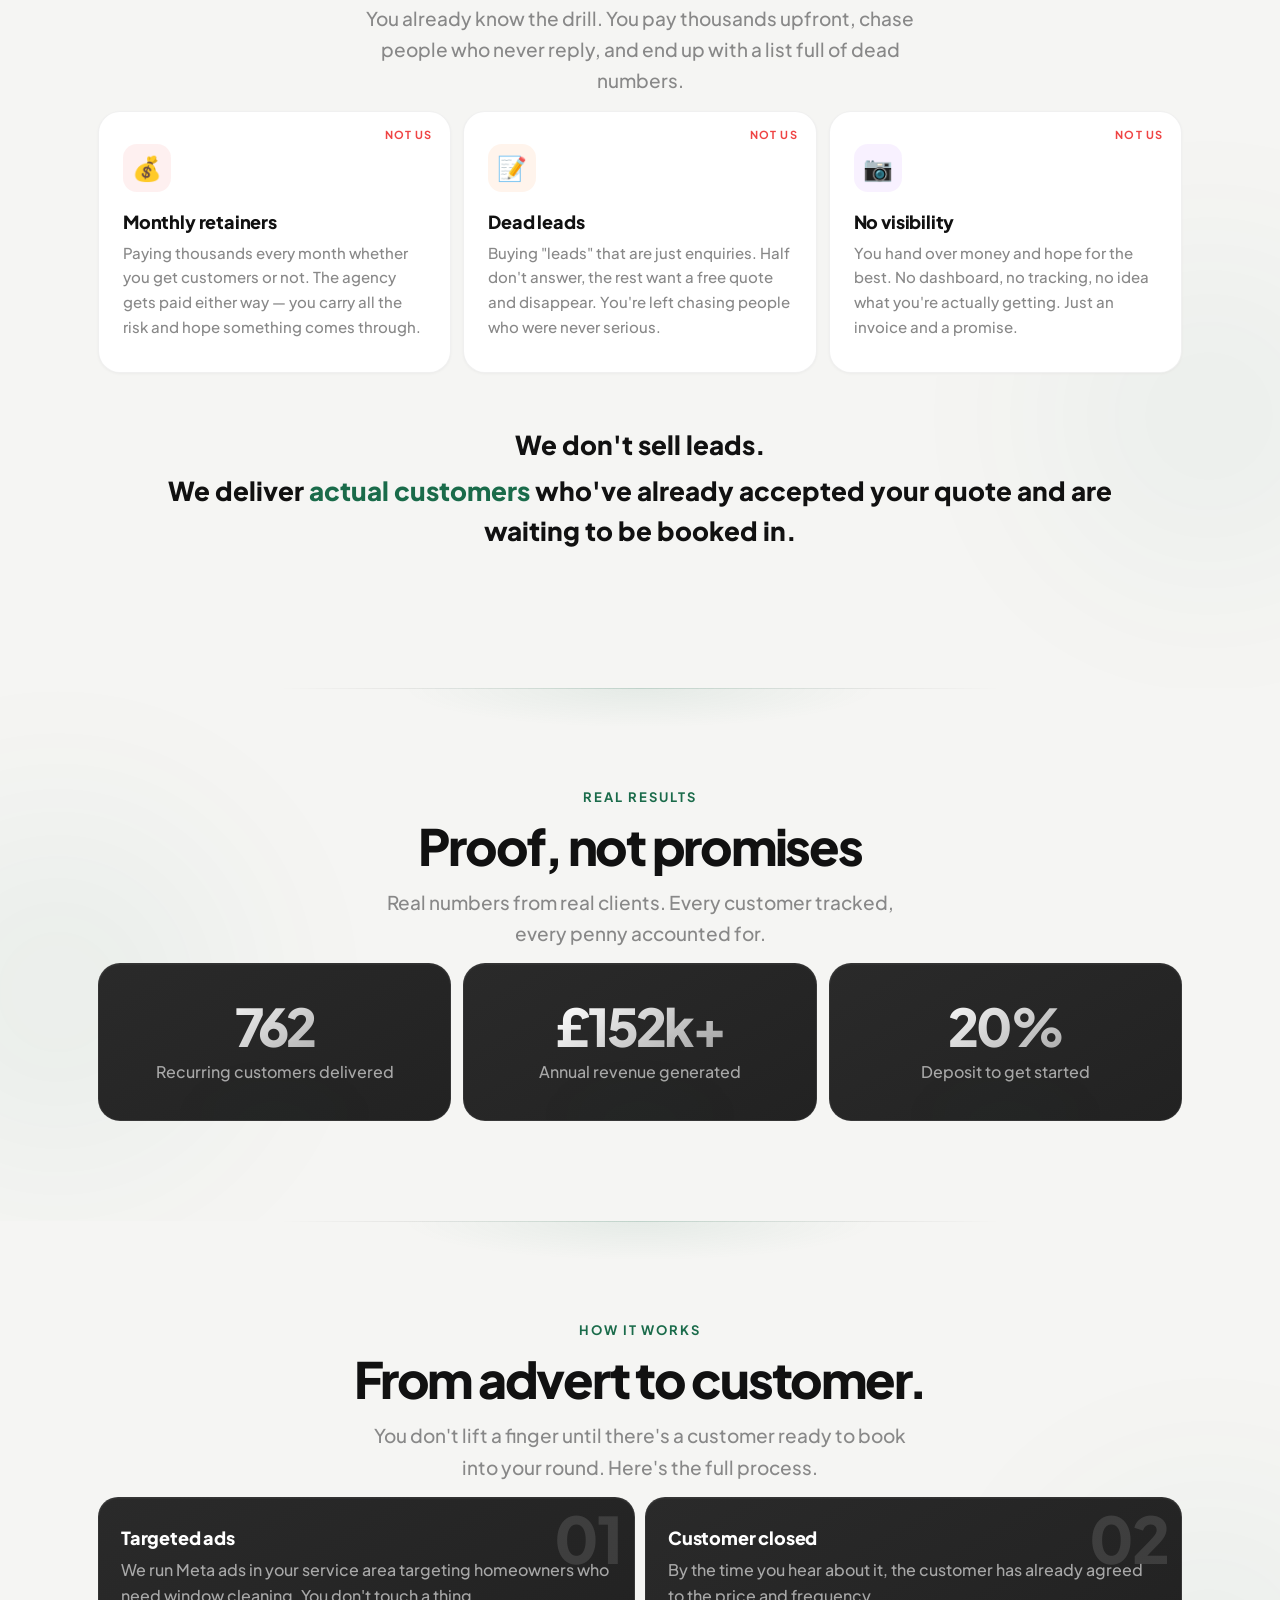
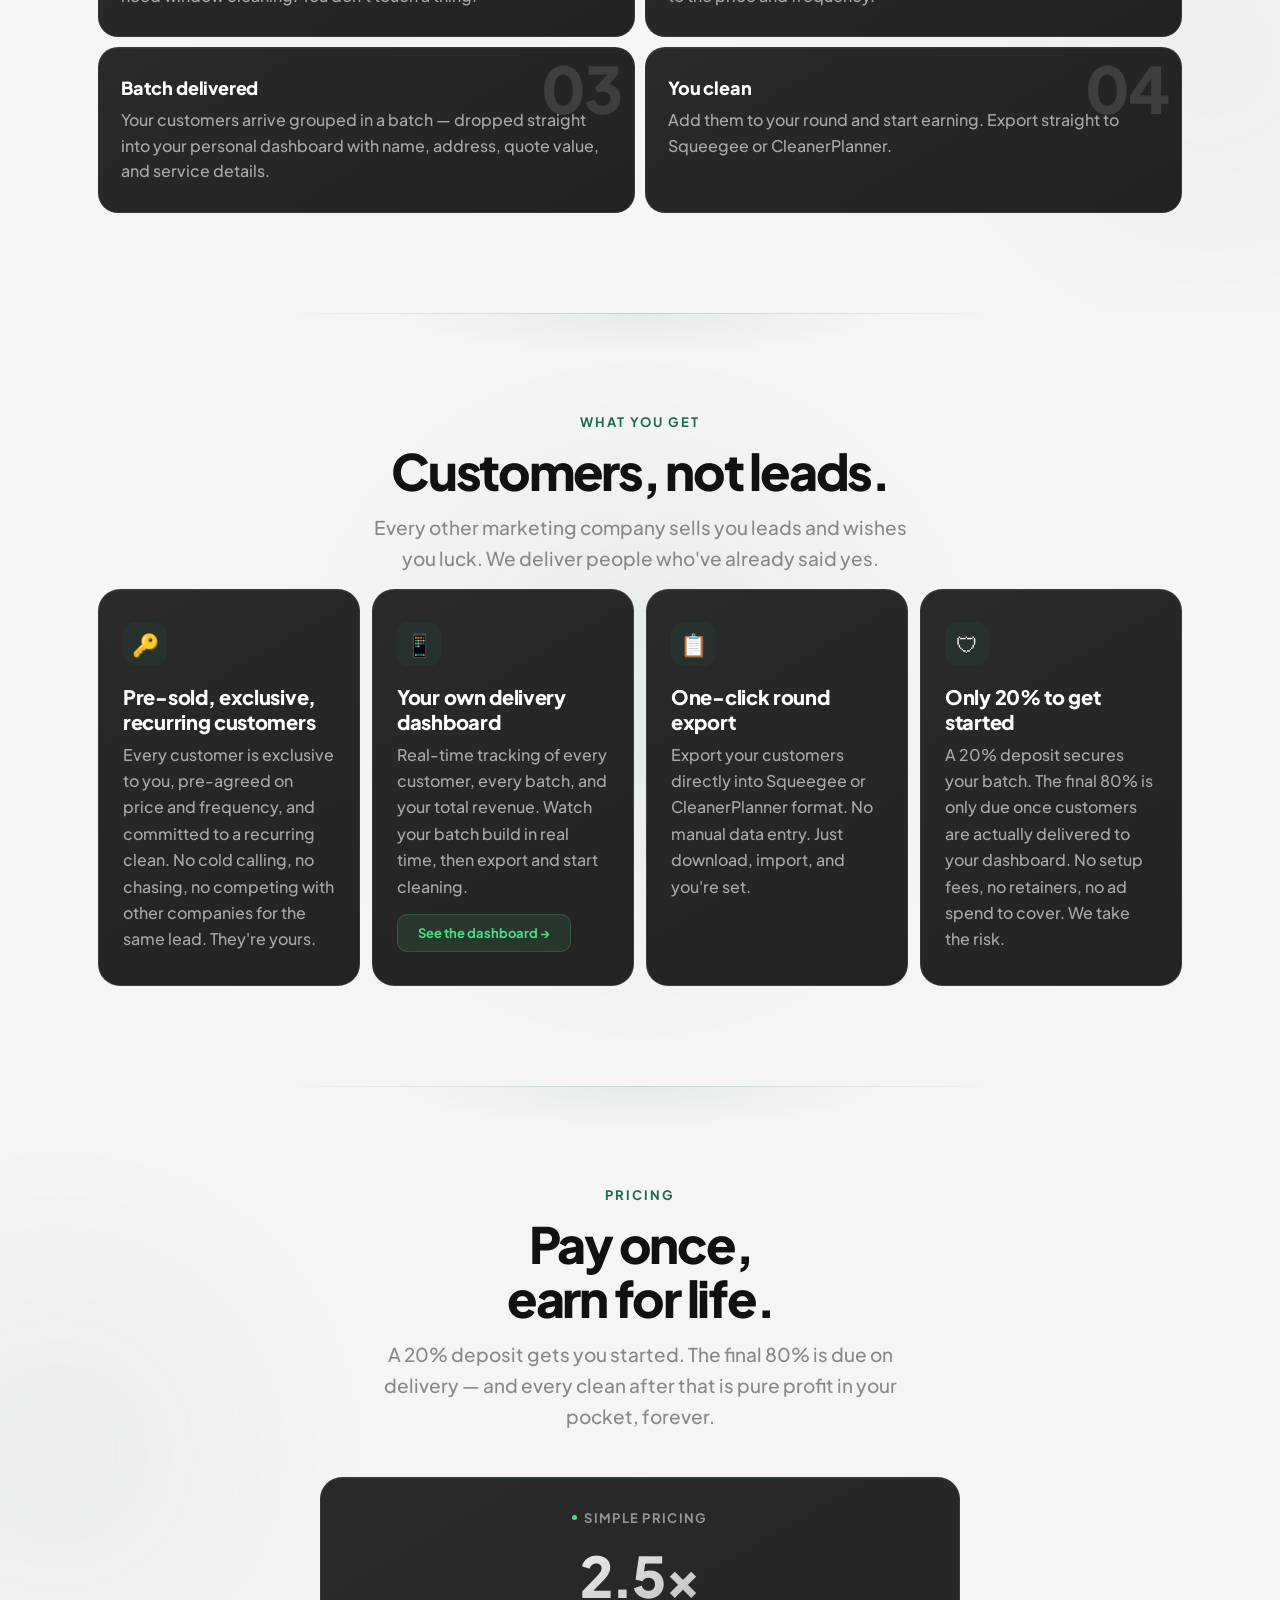
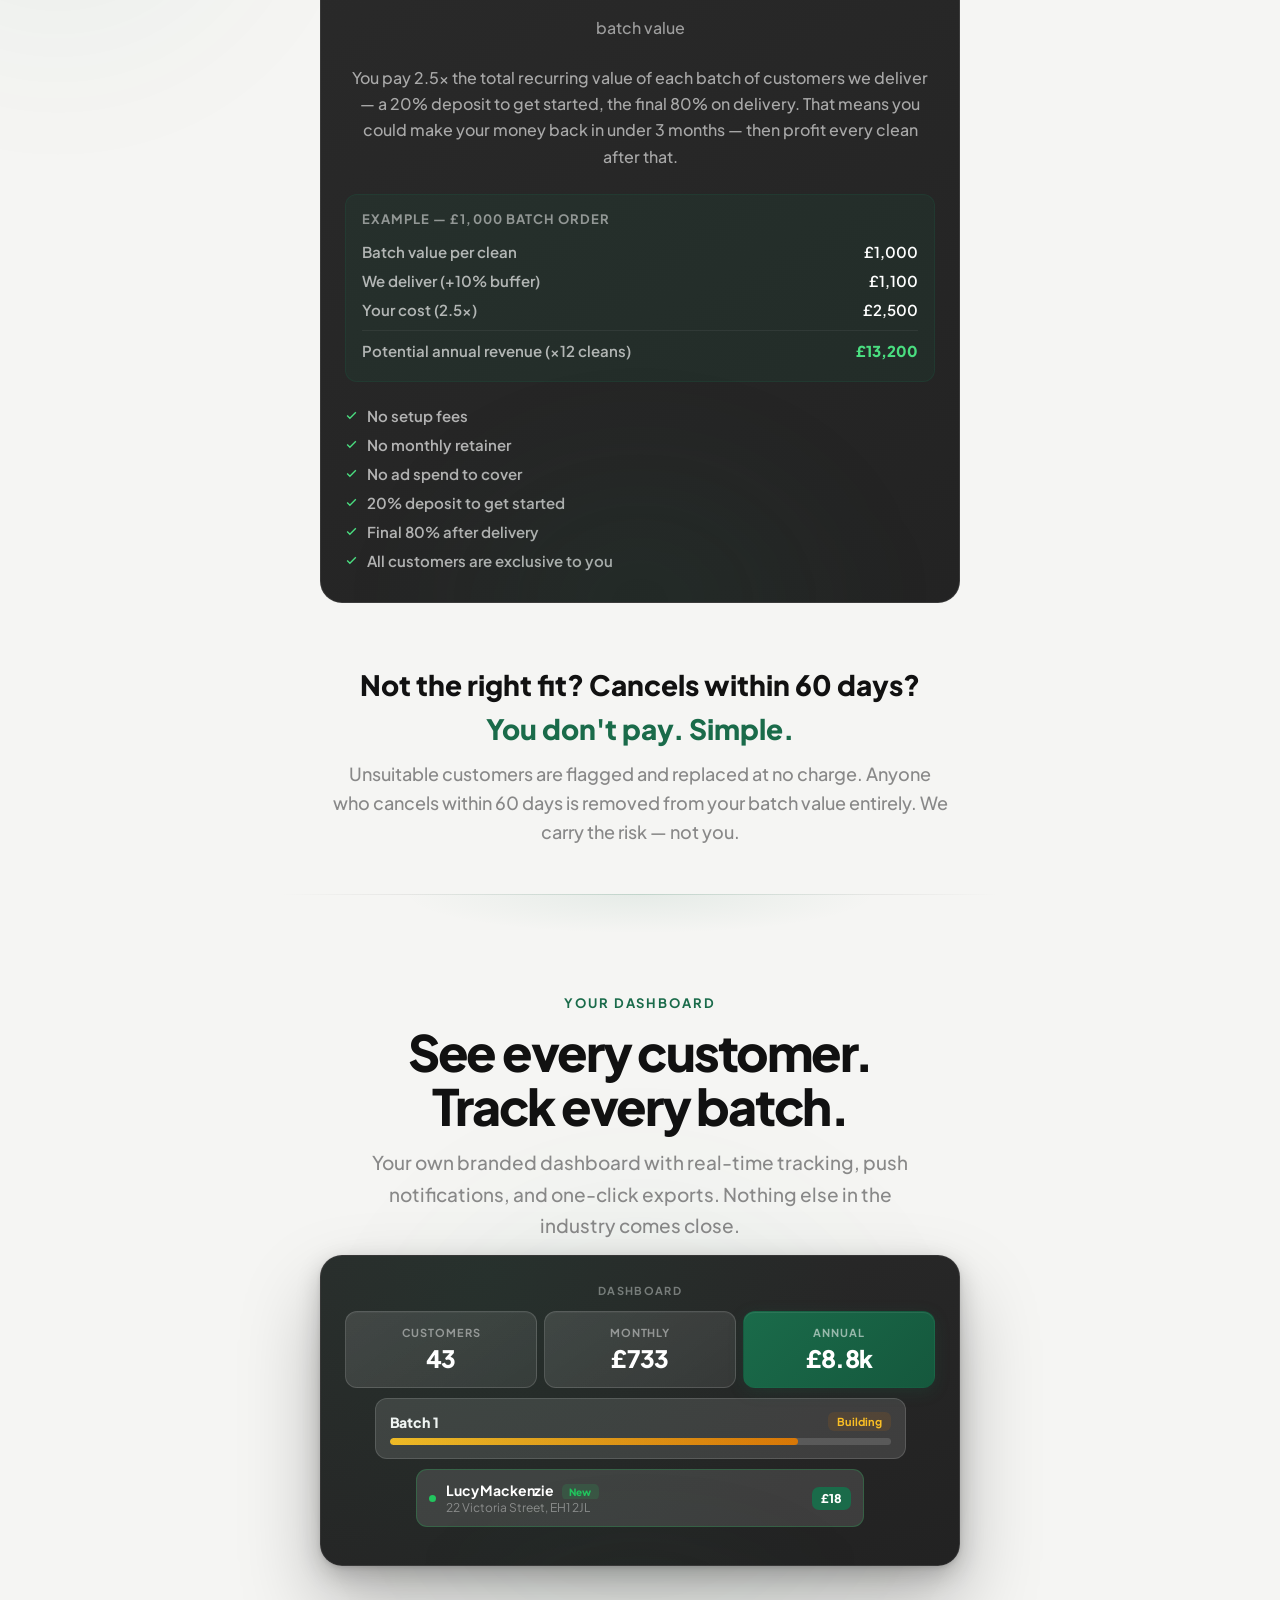
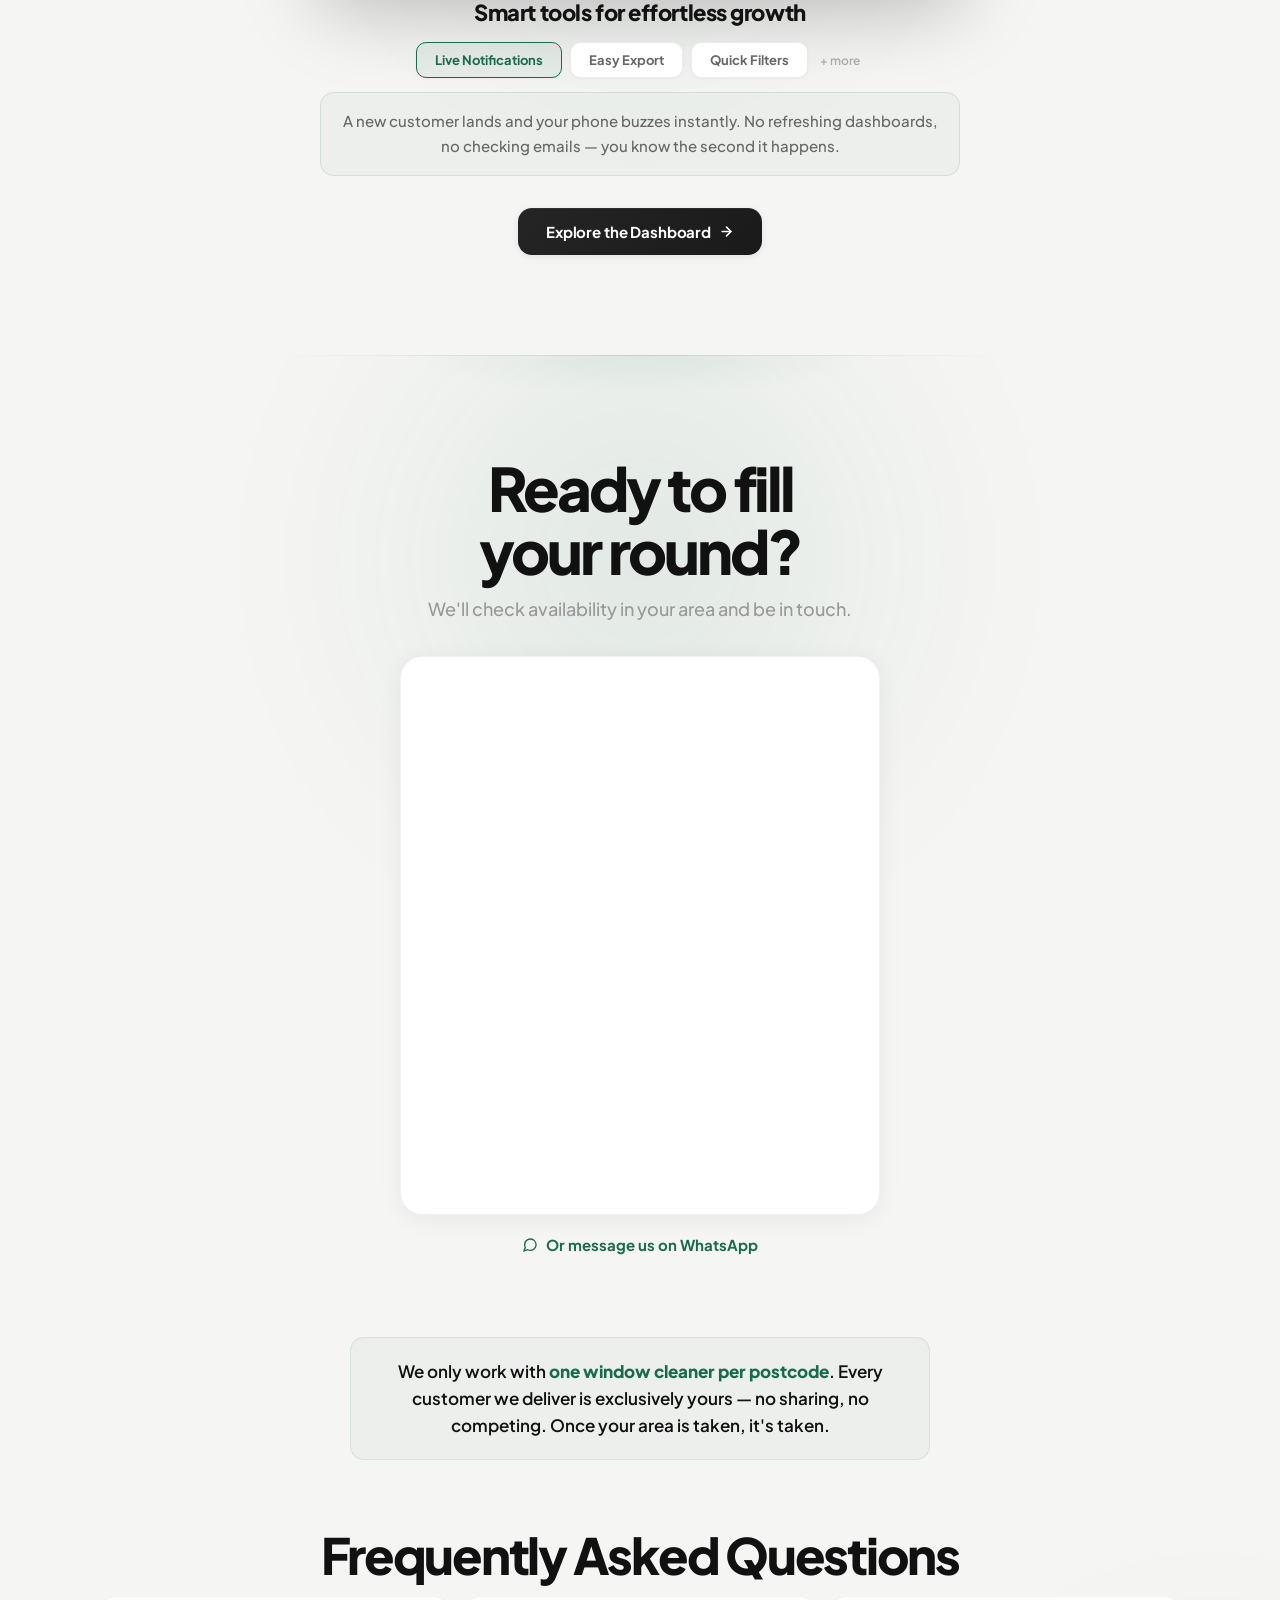
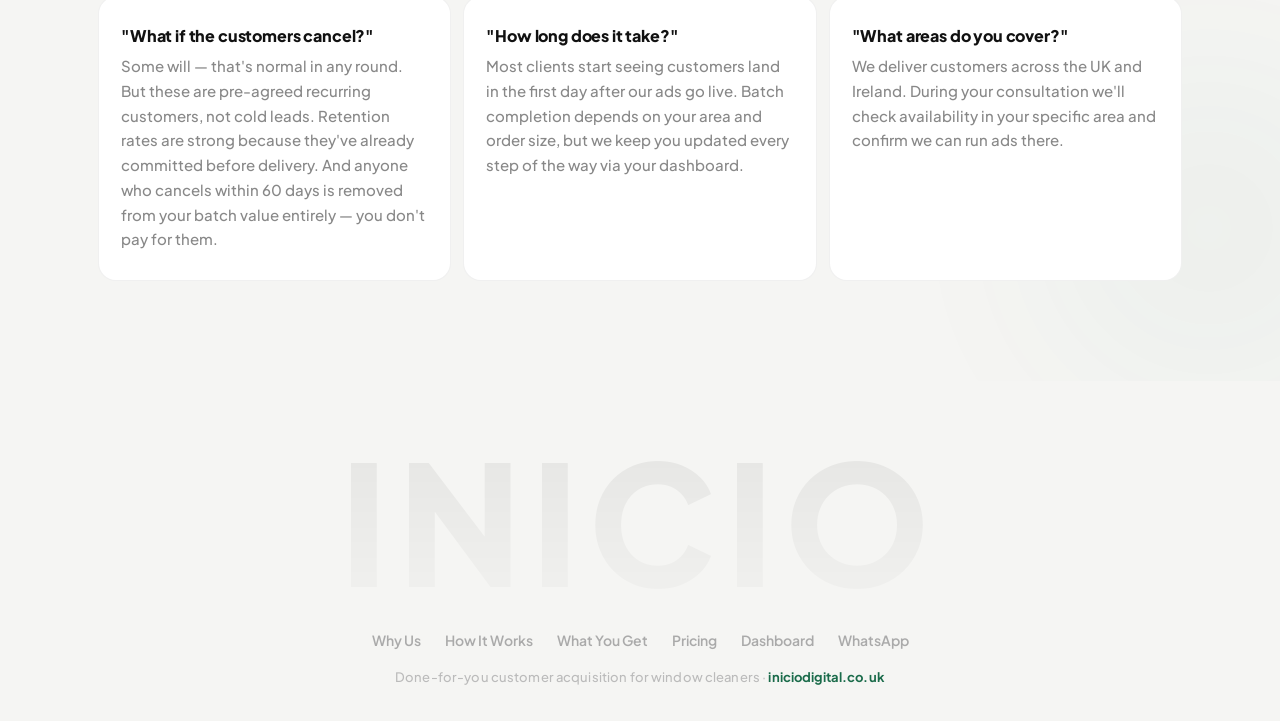
==== commit f49de07c: "Style the hero dashboard link as a dark button Reuses the existing .btn .btn-dark .dash-cta classes " ====
--- a/index.html
+++ b/index.html
@@ -193,9 +193,9 @@
   </div>
 
   <div class="hs hs-4">
-    <a href="/dashboard/" class="hero-dash-link">
+    <a href="/dashboard/" class="btn btn-dark dash-cta">
       See your dashboard
-      <svg width="14" height="14" viewBox="0 0 24 24" fill="none" stroke="currentColor" stroke-width="2.5" stroke-linecap="round" aria-hidden="true"><line x1="5" y1="12" x2="19" y2="12"/><polyline points="12 5 19 12 12 19"/></svg>
+      <svg width="15" height="15" viewBox="0 0 24 24" fill="none" stroke="currentColor" stroke-width="2.5" stroke-linecap="round" aria-hidden="true"><line x1="5" y1="12" x2="19" y2="12"/><polyline points="12 5 19 12 12 19"/></svg>
     </a>
   </div>
 
--- a/styles.css
+++ b/styles.css
@@ -125,13 +125,6 @@
 .btn-ghost:hover{color:var(--ink);border-color:rgba(0,0,0,0.2);background:rgba(0,0,0,0.02)}
 .btn-ghost:active{background:rgba(0,0,0,0.04)}
 
-.hero-dash-link{display:inline-flex;align-items:center;gap:7px;margin-top:20px;padding:12px 22px;border-radius:12px;background:rgba(26,107,74,.07);border:1px solid rgba(26,107,74,.18);color:#1a6b4a;font-size:14px;font-weight:700;letter-spacing:-.01em;text-decoration:none;transition:all .3s var(--ease);-webkit-tap-highlight-color:transparent}
-.hero-dash-link:hover{background:rgba(26,107,74,.12);border-color:rgba(26,107,74,.32);transform:translateY(-2px)}
-.hero-dash-link:active{transform:translateY(0)}
-.hero-dash-link svg{transition:transform .3s var(--ease)}
-.hero-dash-link:hover svg{transform:translateX(3px)}
-@media(max-width:768px){.hero-dash-link{margin-top:18px;padding:12px 20px;font-size:13.5px}}
-
 /* ── Hero Mock Card ── */
 .hero-card-wrap{width:100%;max-width:520px;perspective:800px}
 @media(max-width:768px){.hero-card-wrap{max-width:calc(100% + 16px);margin-left:-8px;margin-right:-8px}}
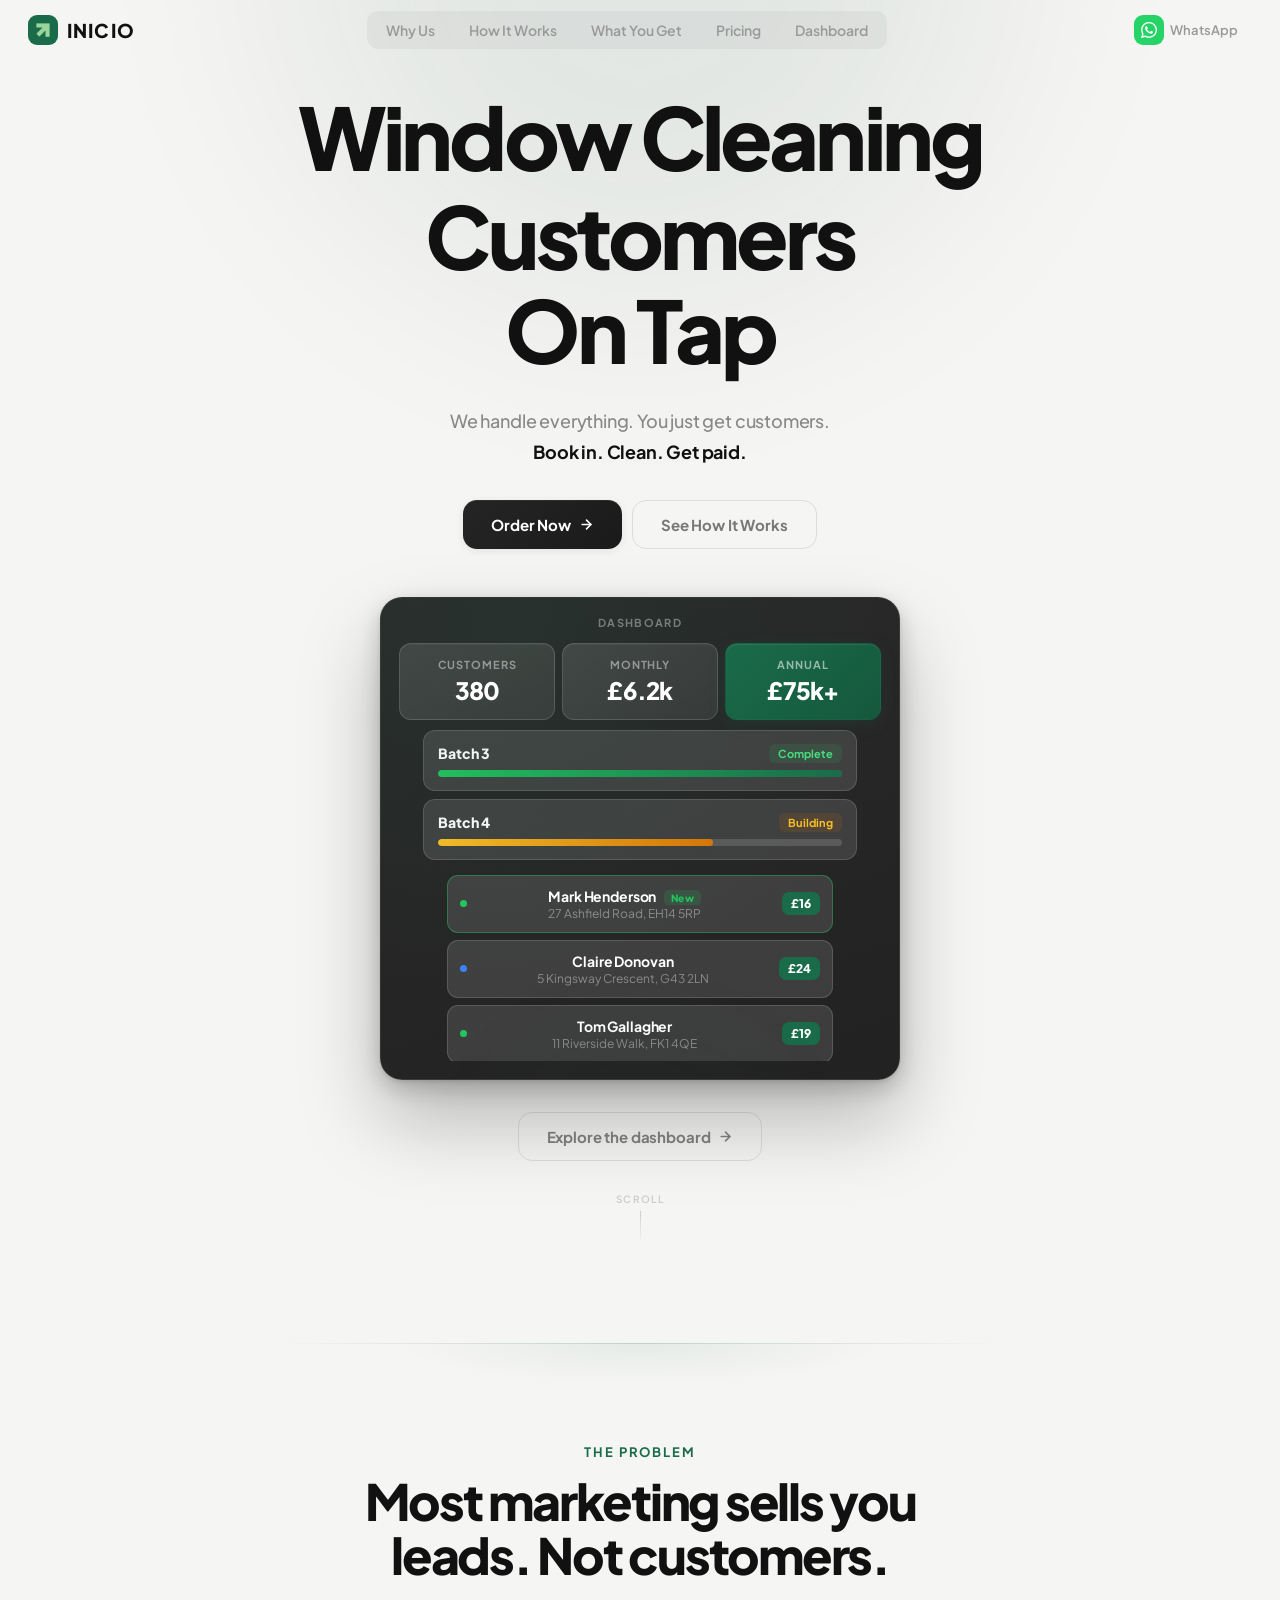
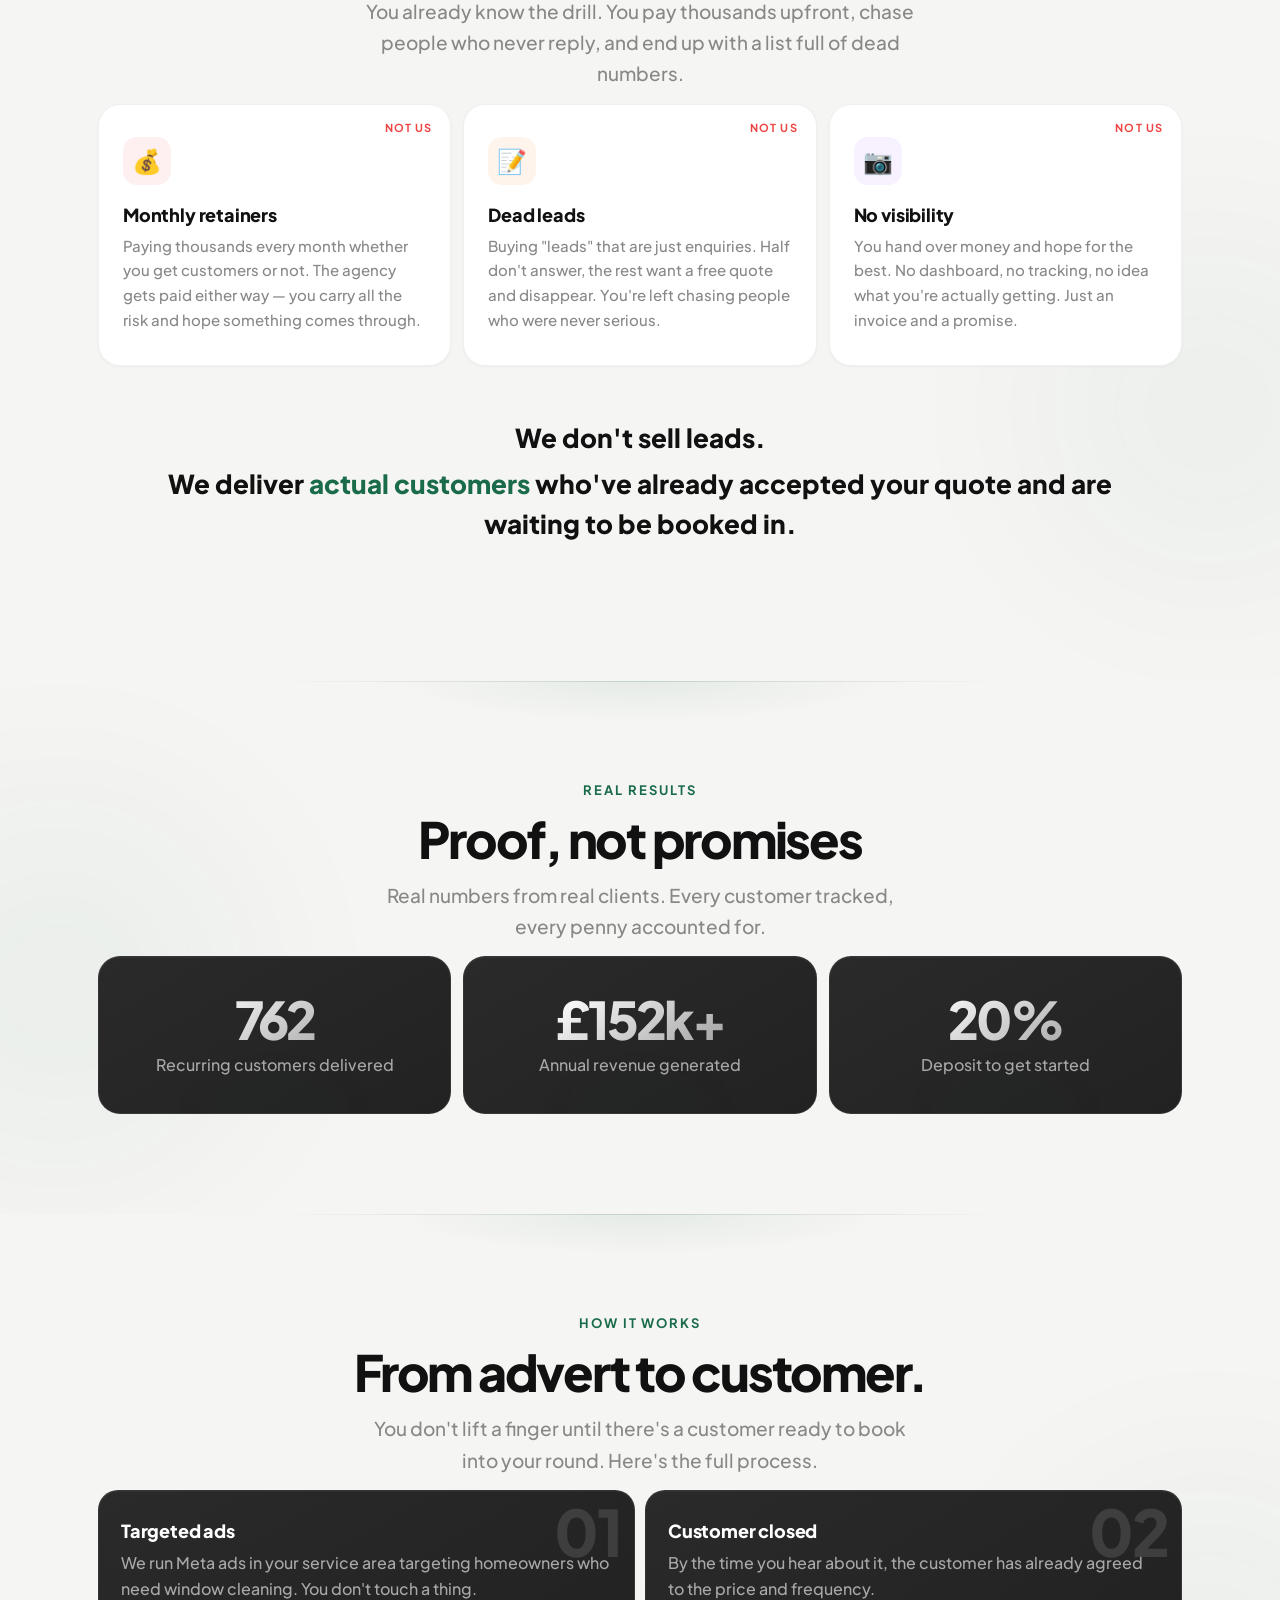
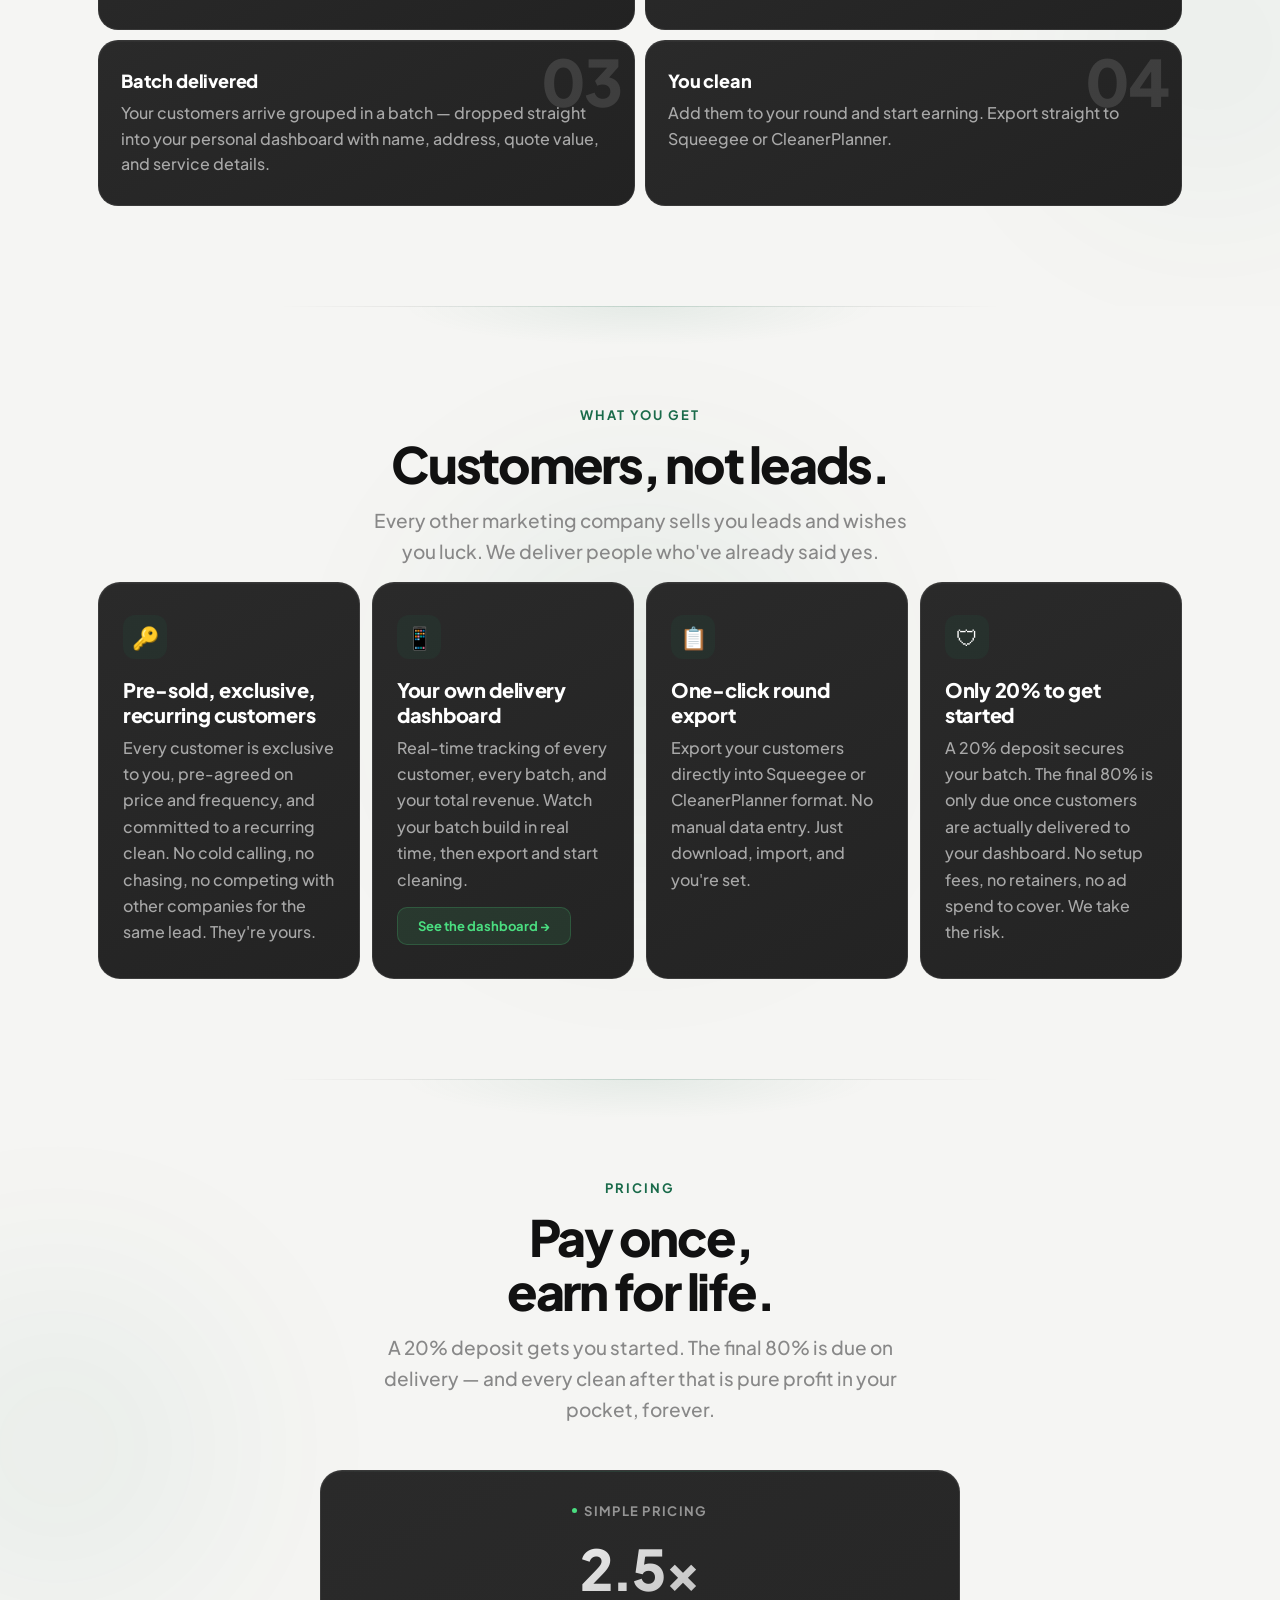
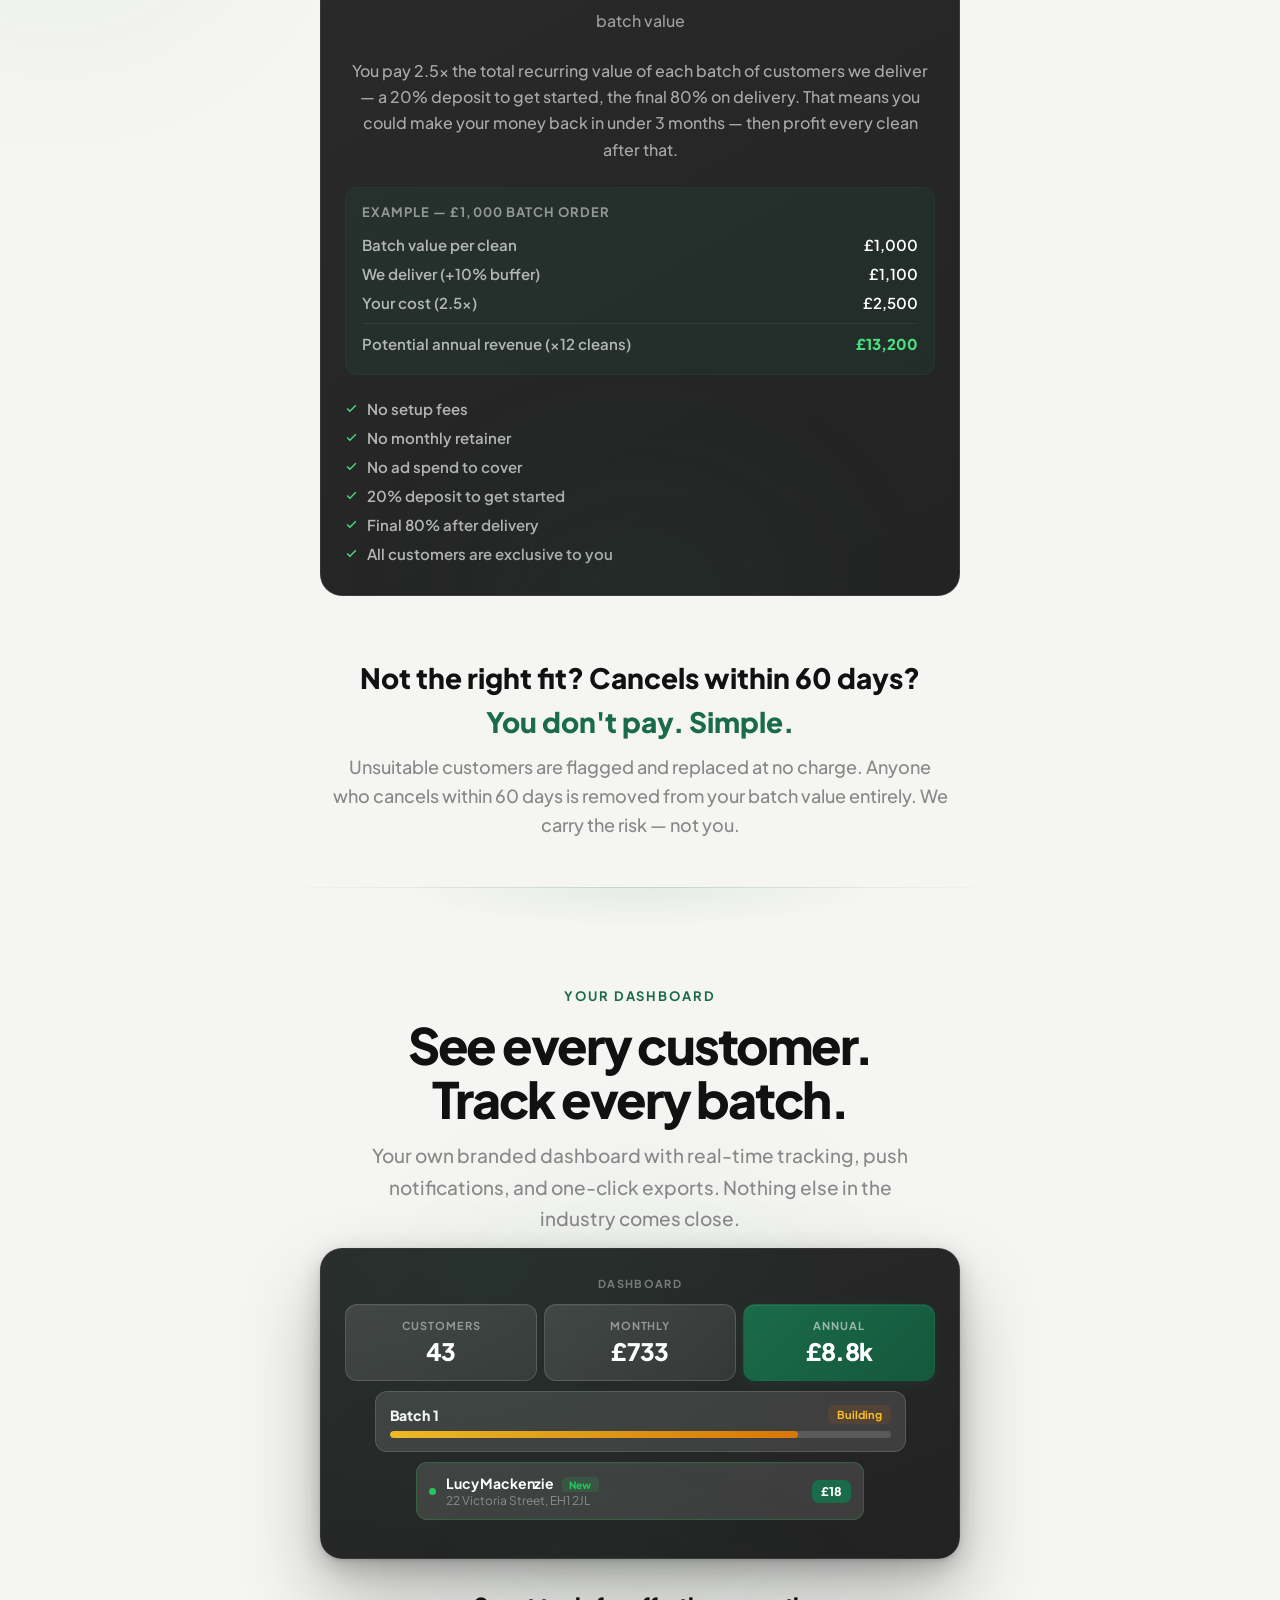
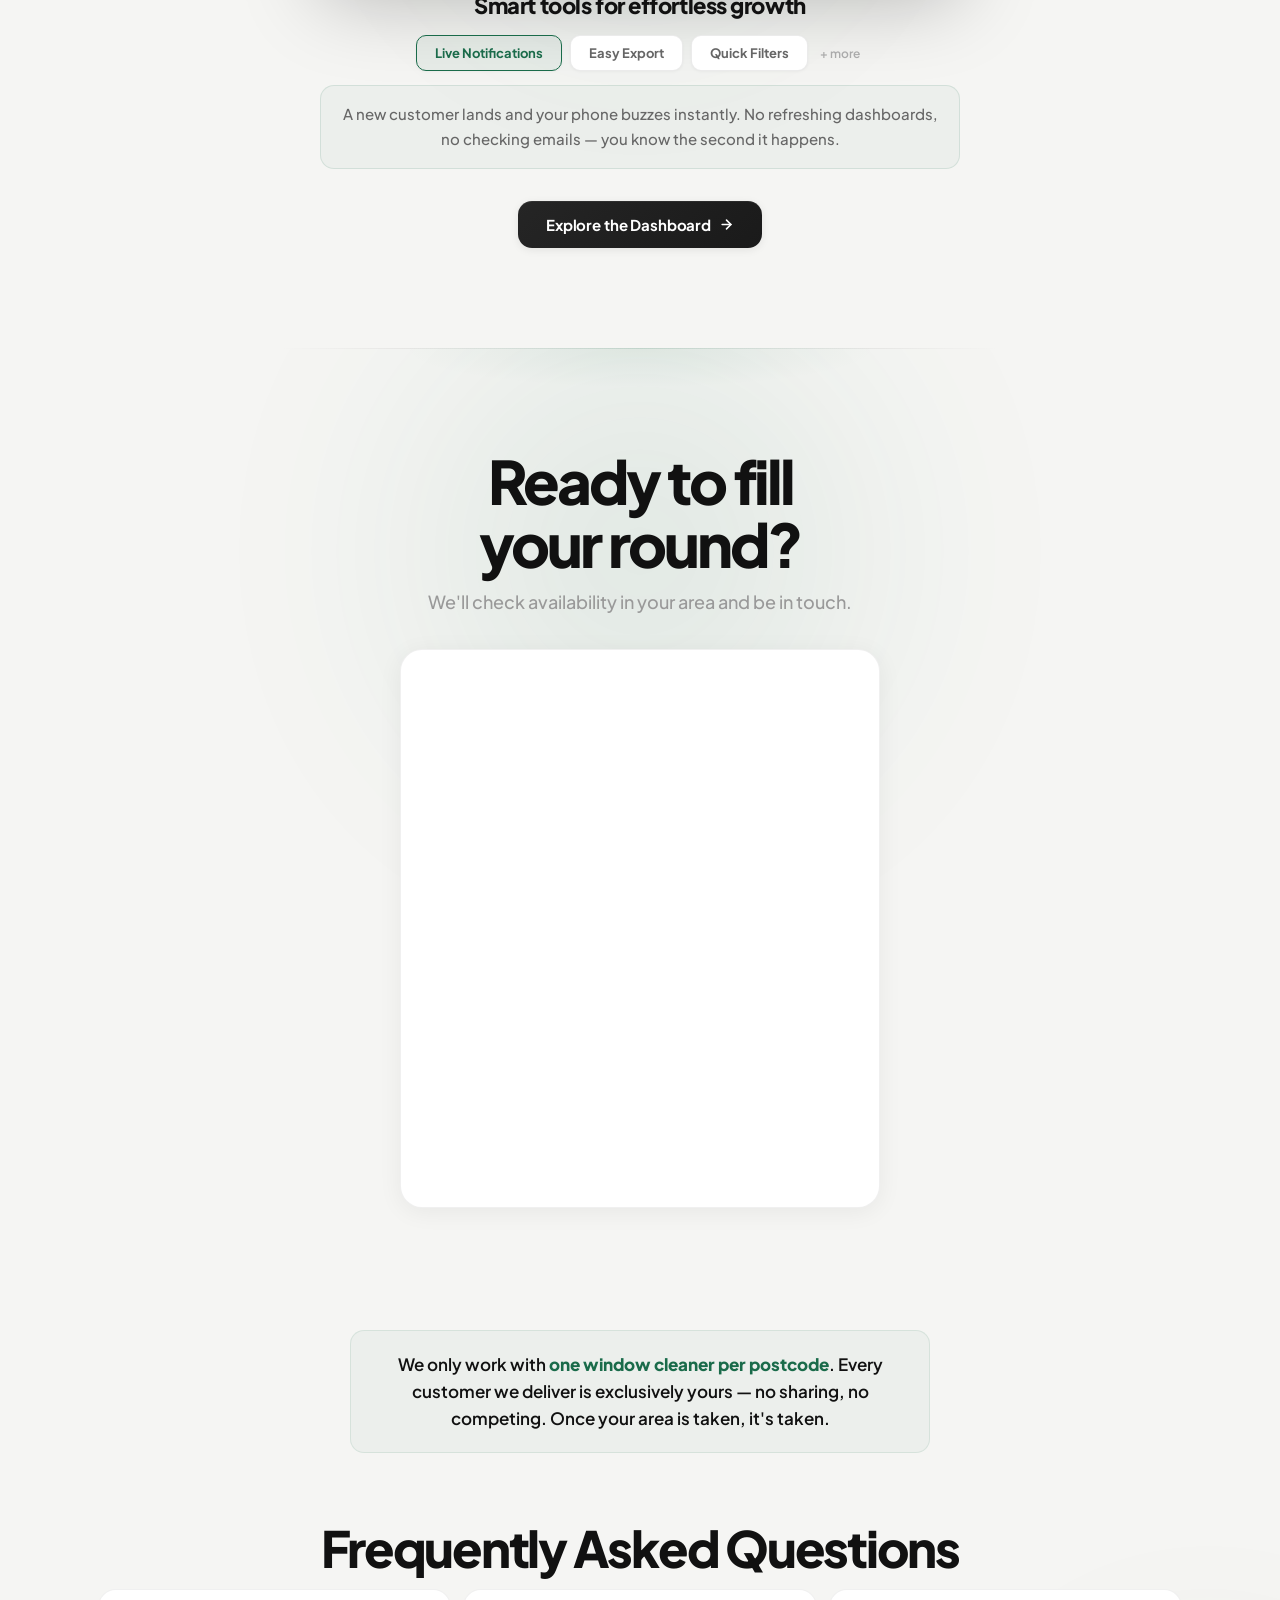
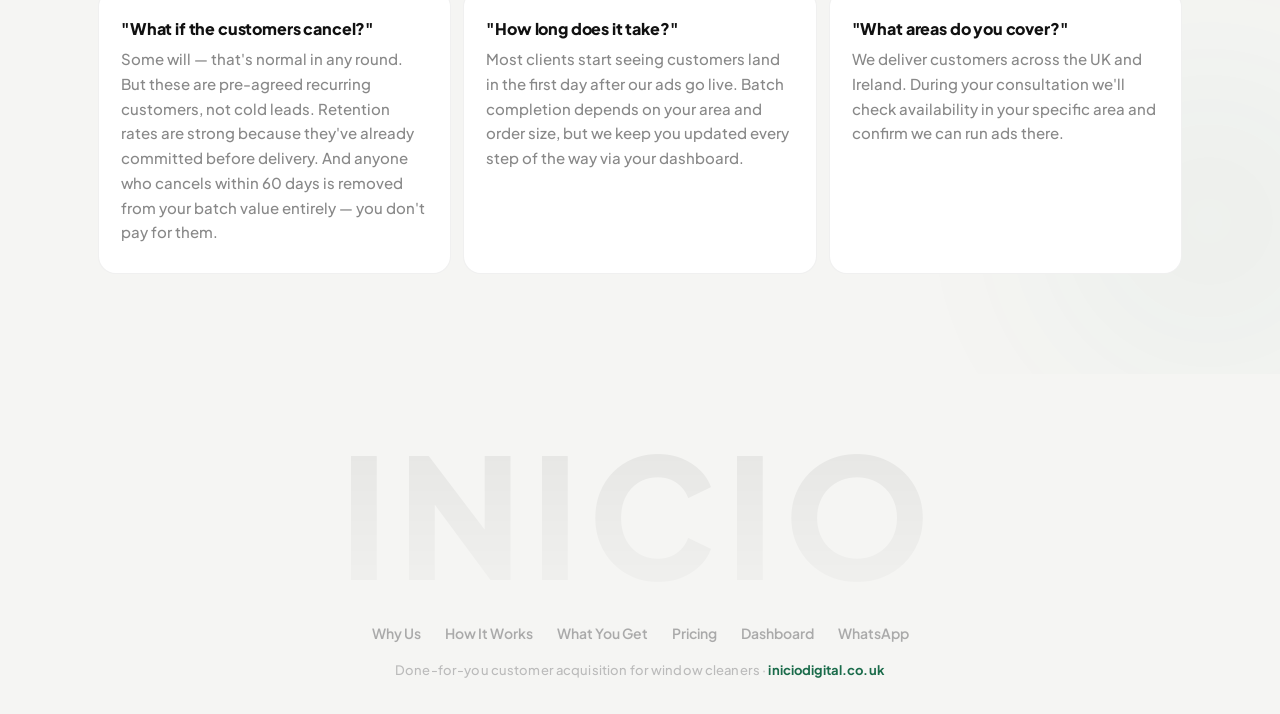
==== commit 705e1be5: "Use the ghost button style for the hero dashboard link Matches the "See How It Works" button in the " ====
--- a/index.html
+++ b/index.html
@@ -193,8 +193,8 @@
   </div>
 
   <div class="hs hs-4">
-    <a href="/dashboard/" class="btn btn-dark dash-cta">
-      See your dashboard
+    <a href="/dashboard/" class="btn btn-ghost dash-cta">
+      Explore the dashboard
       <svg width="15" height="15" viewBox="0 0 24 24" fill="none" stroke="currentColor" stroke-width="2.5" stroke-linecap="round" aria-hidden="true"><line x1="5" y1="12" x2="19" y2="12"/><polyline points="12 5 19 12 12 19"/></svg>
     </a>
   </div>
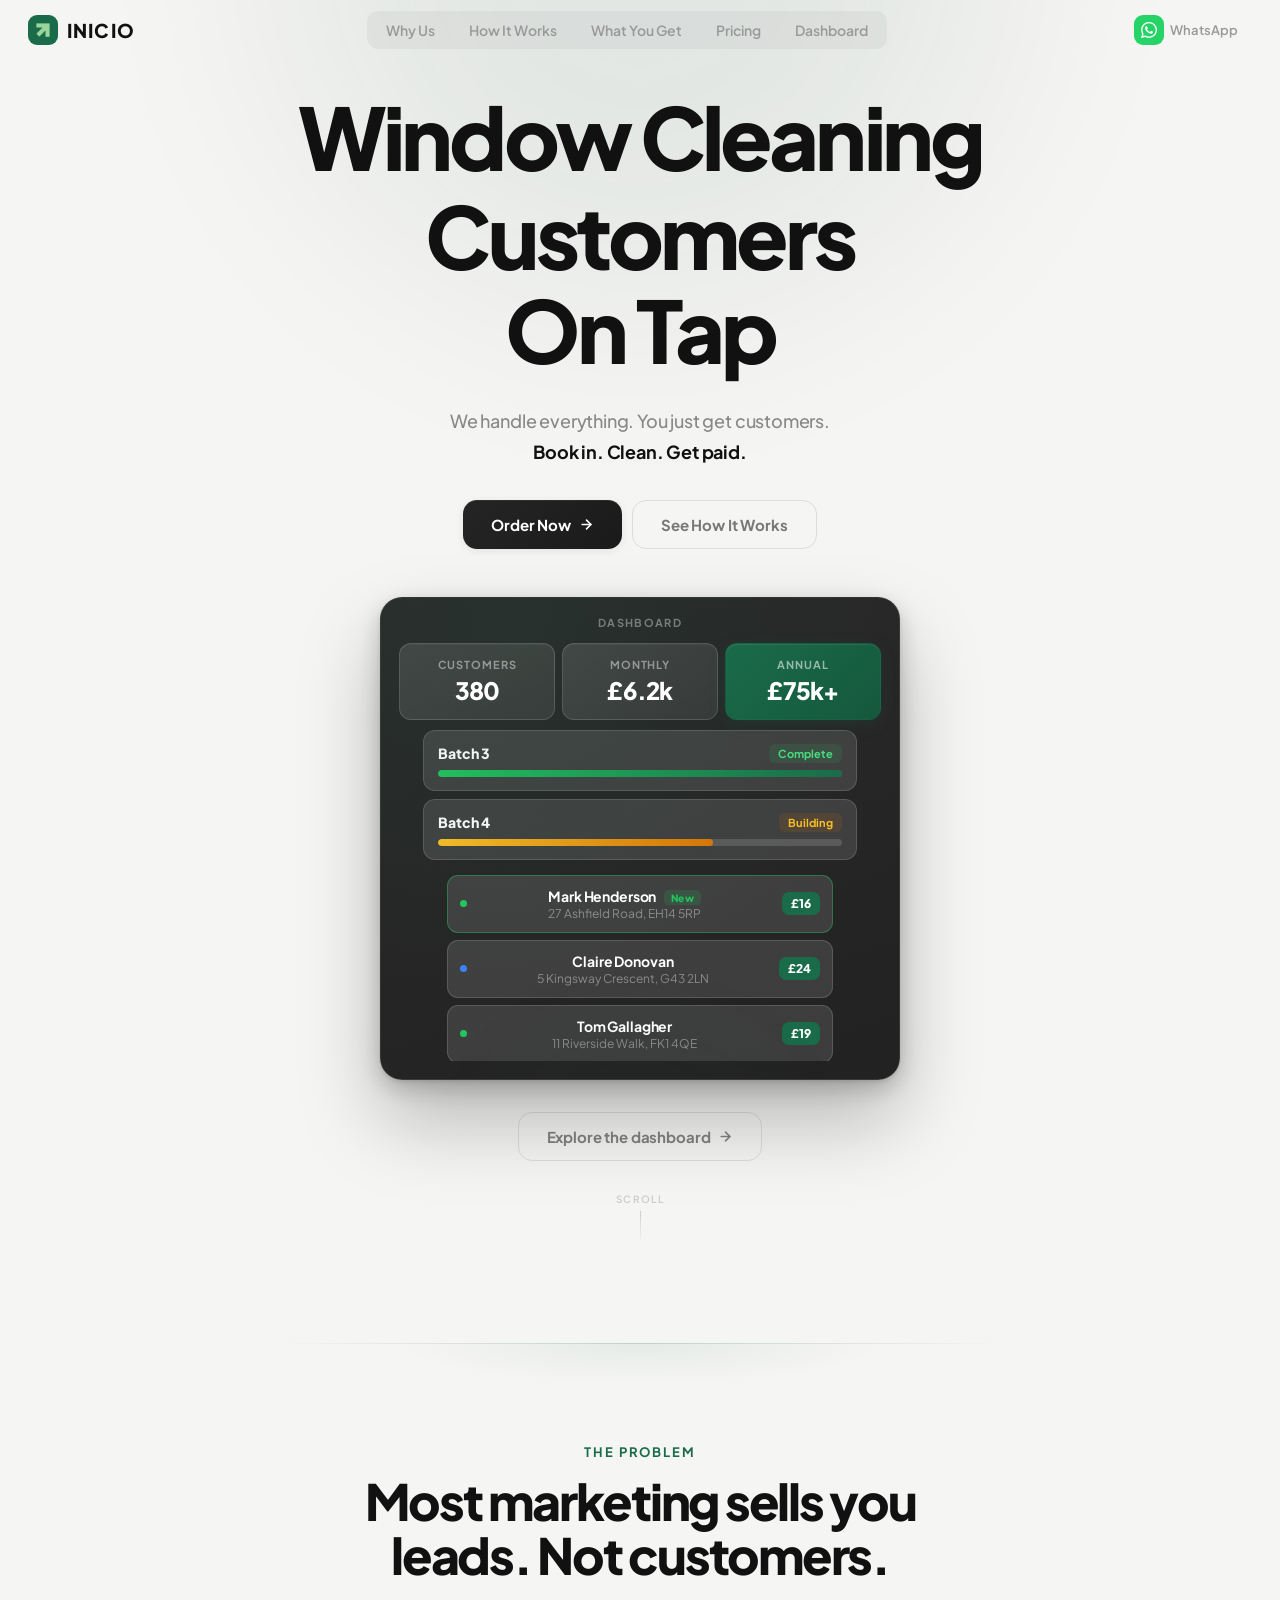
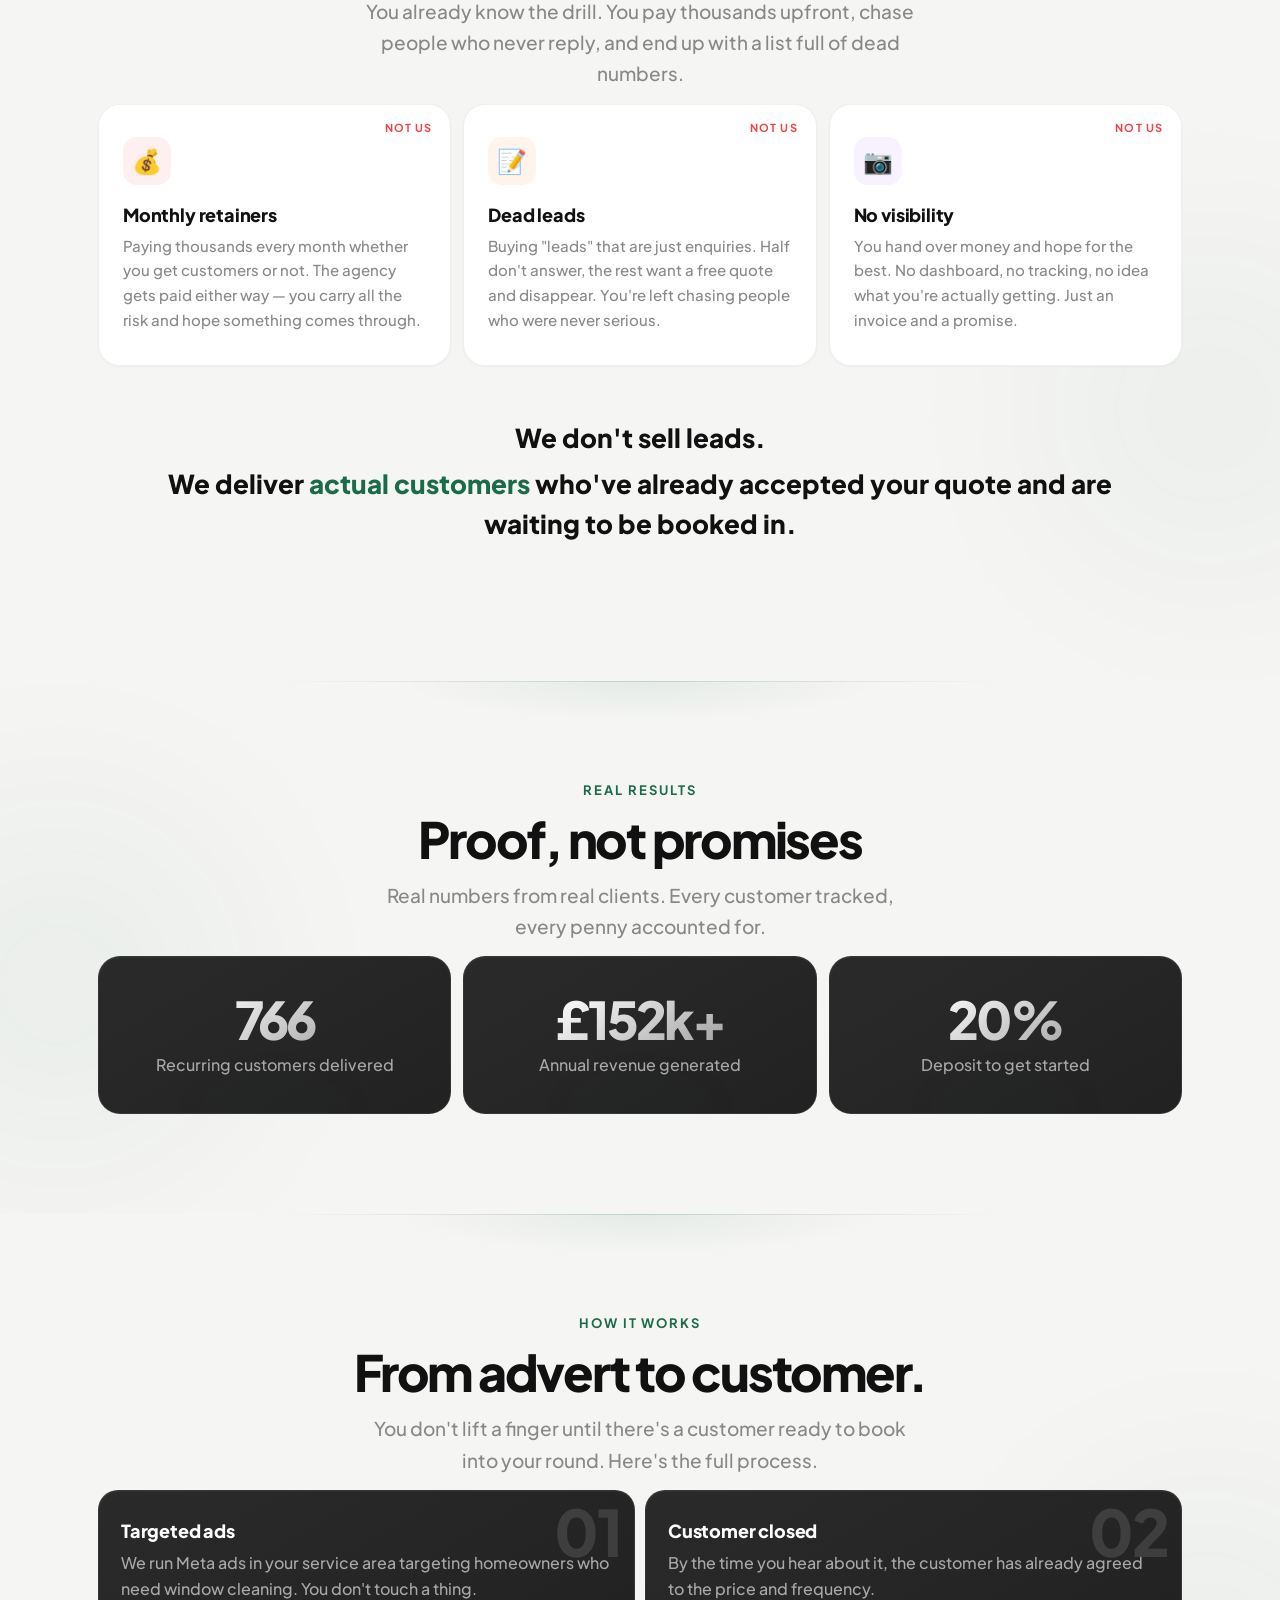
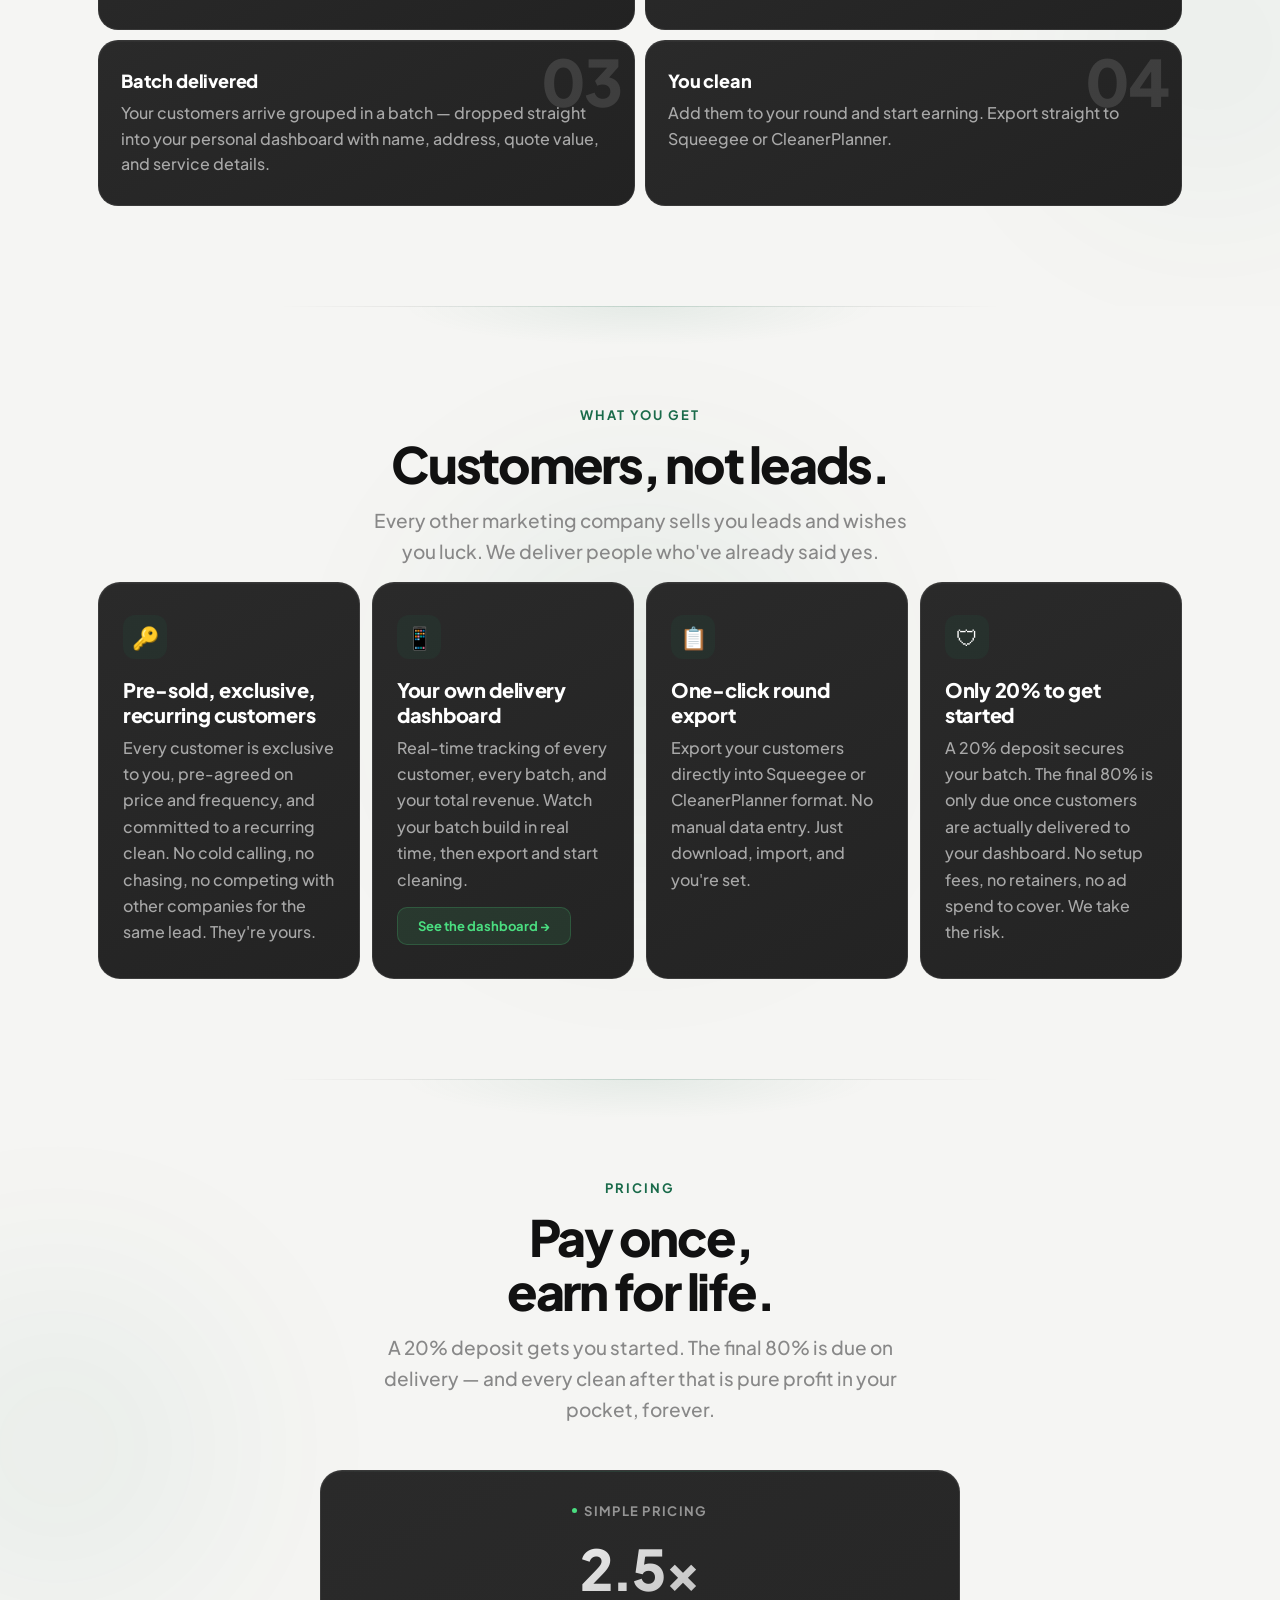
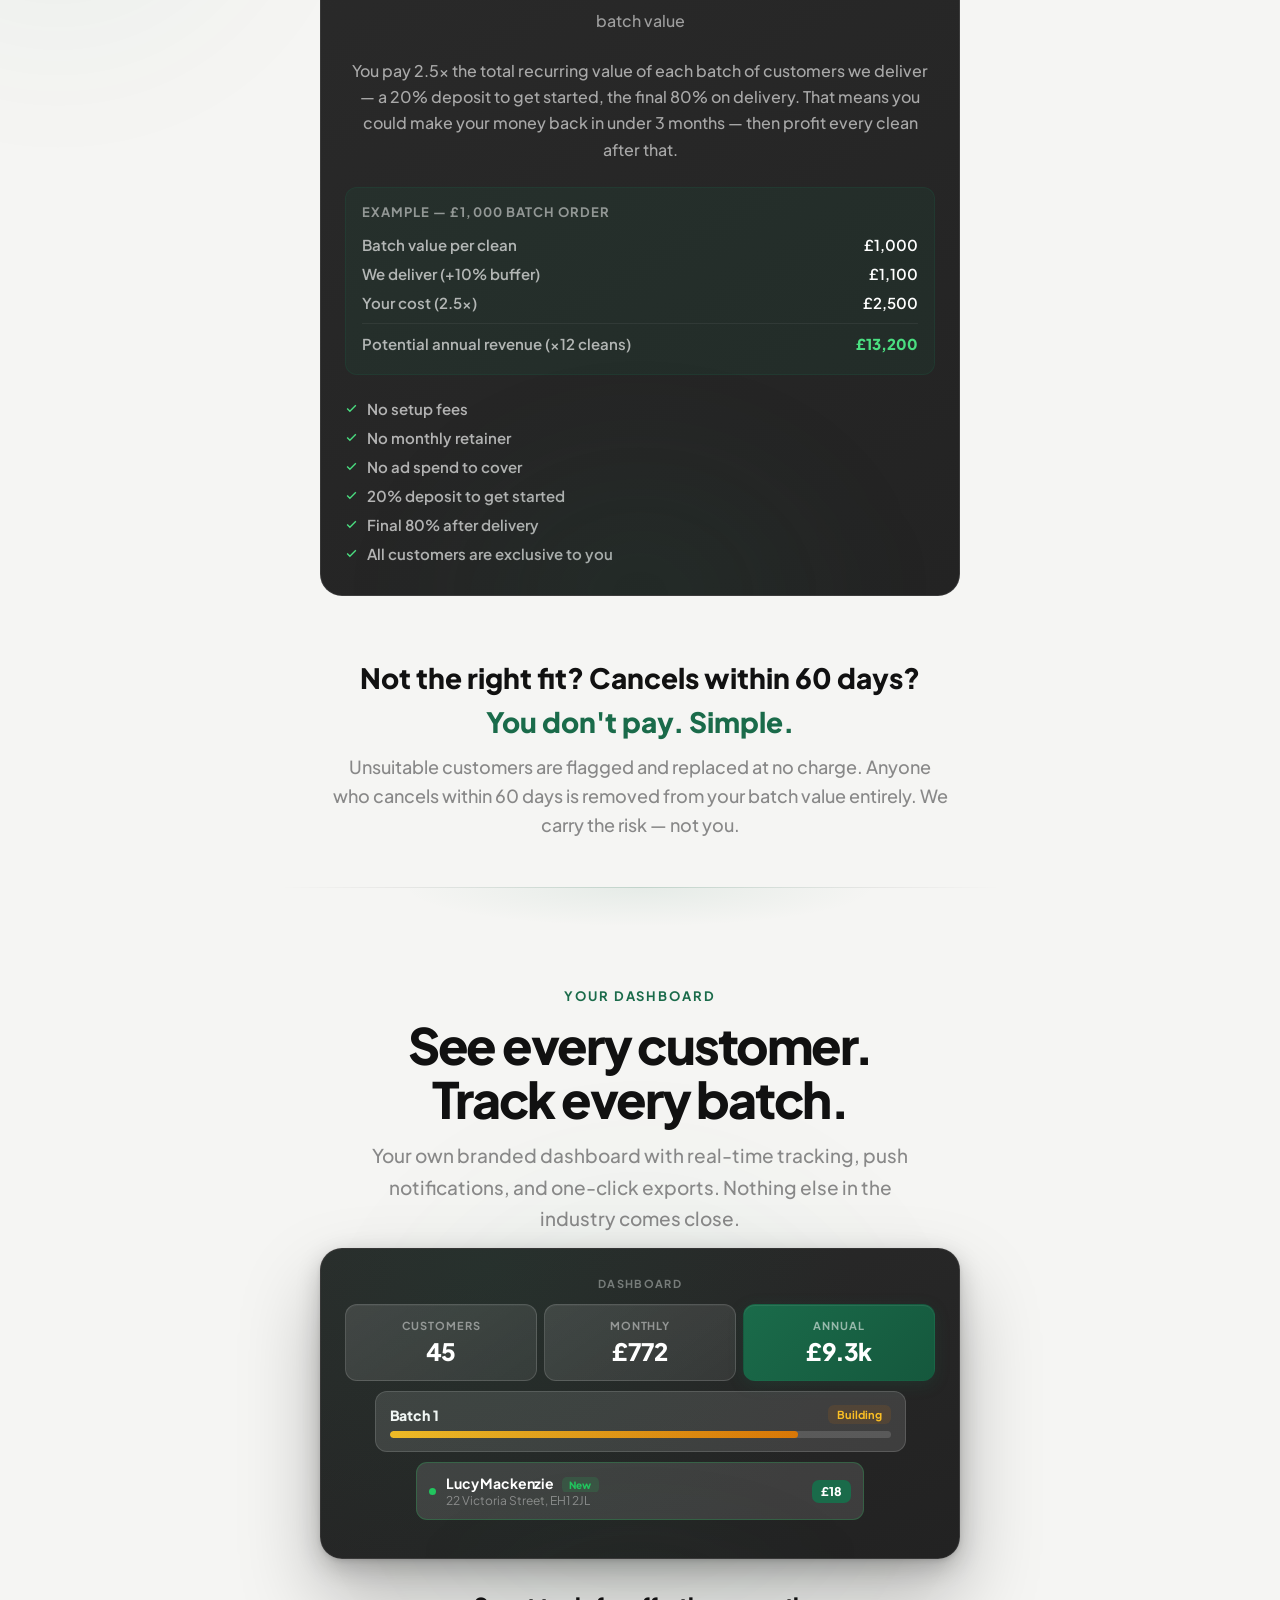
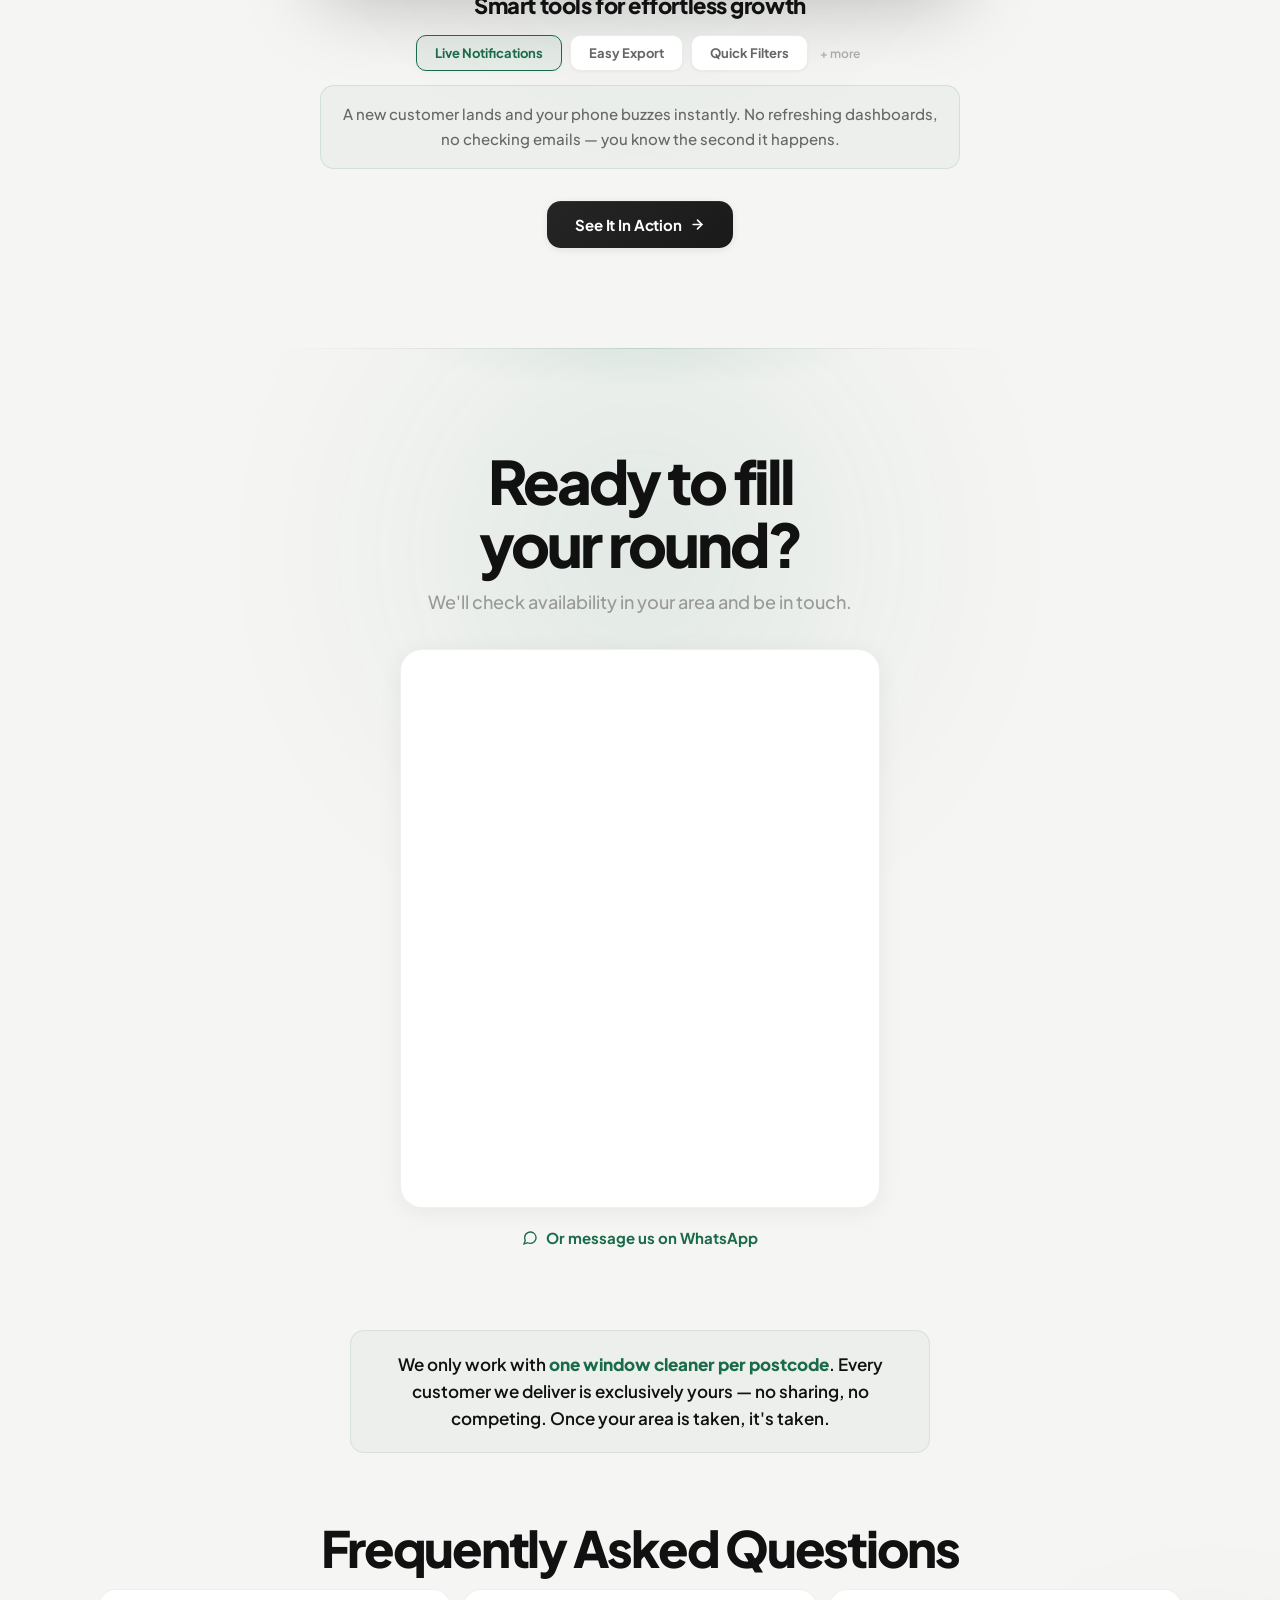
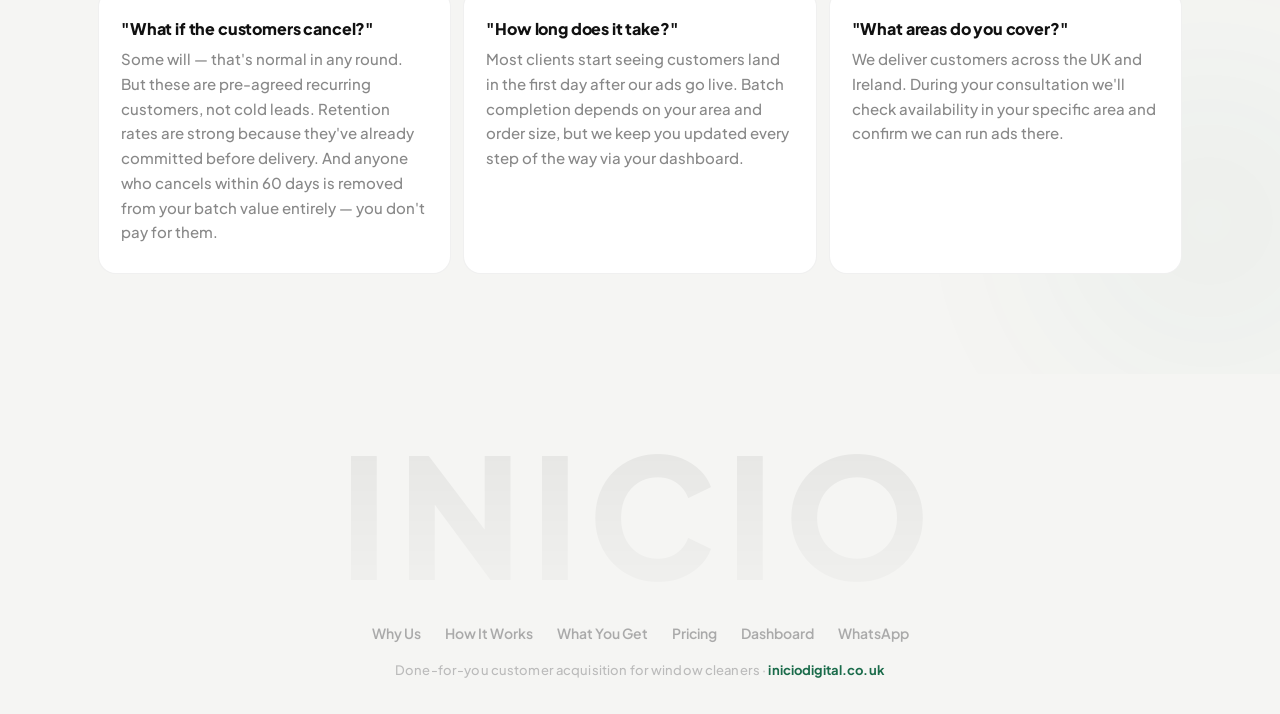
==== commit 8d7548f6: "Rename the dashboard teaser CTA to "See It In Action" Avoids two buttons reading "Explore the dashbo" ====
--- a/index.html
+++ b/index.html
@@ -473,7 +473,7 @@
       </div>
 
       <a href="/dashboard/" class="btn btn-dark rv rv-d3 dash-cta">
-        Explore the Dashboard
+        See It In Action
         <svg width="15" height="15" viewBox="0 0 24 24" fill="none" stroke="currentColor" stroke-width="2.5" stroke-linecap="round" aria-hidden="true"><line x1="5" y1="12" x2="19" y2="12"/><polyline points="12 5 19 12 12 19"/></svg>
       </a>
     </div>
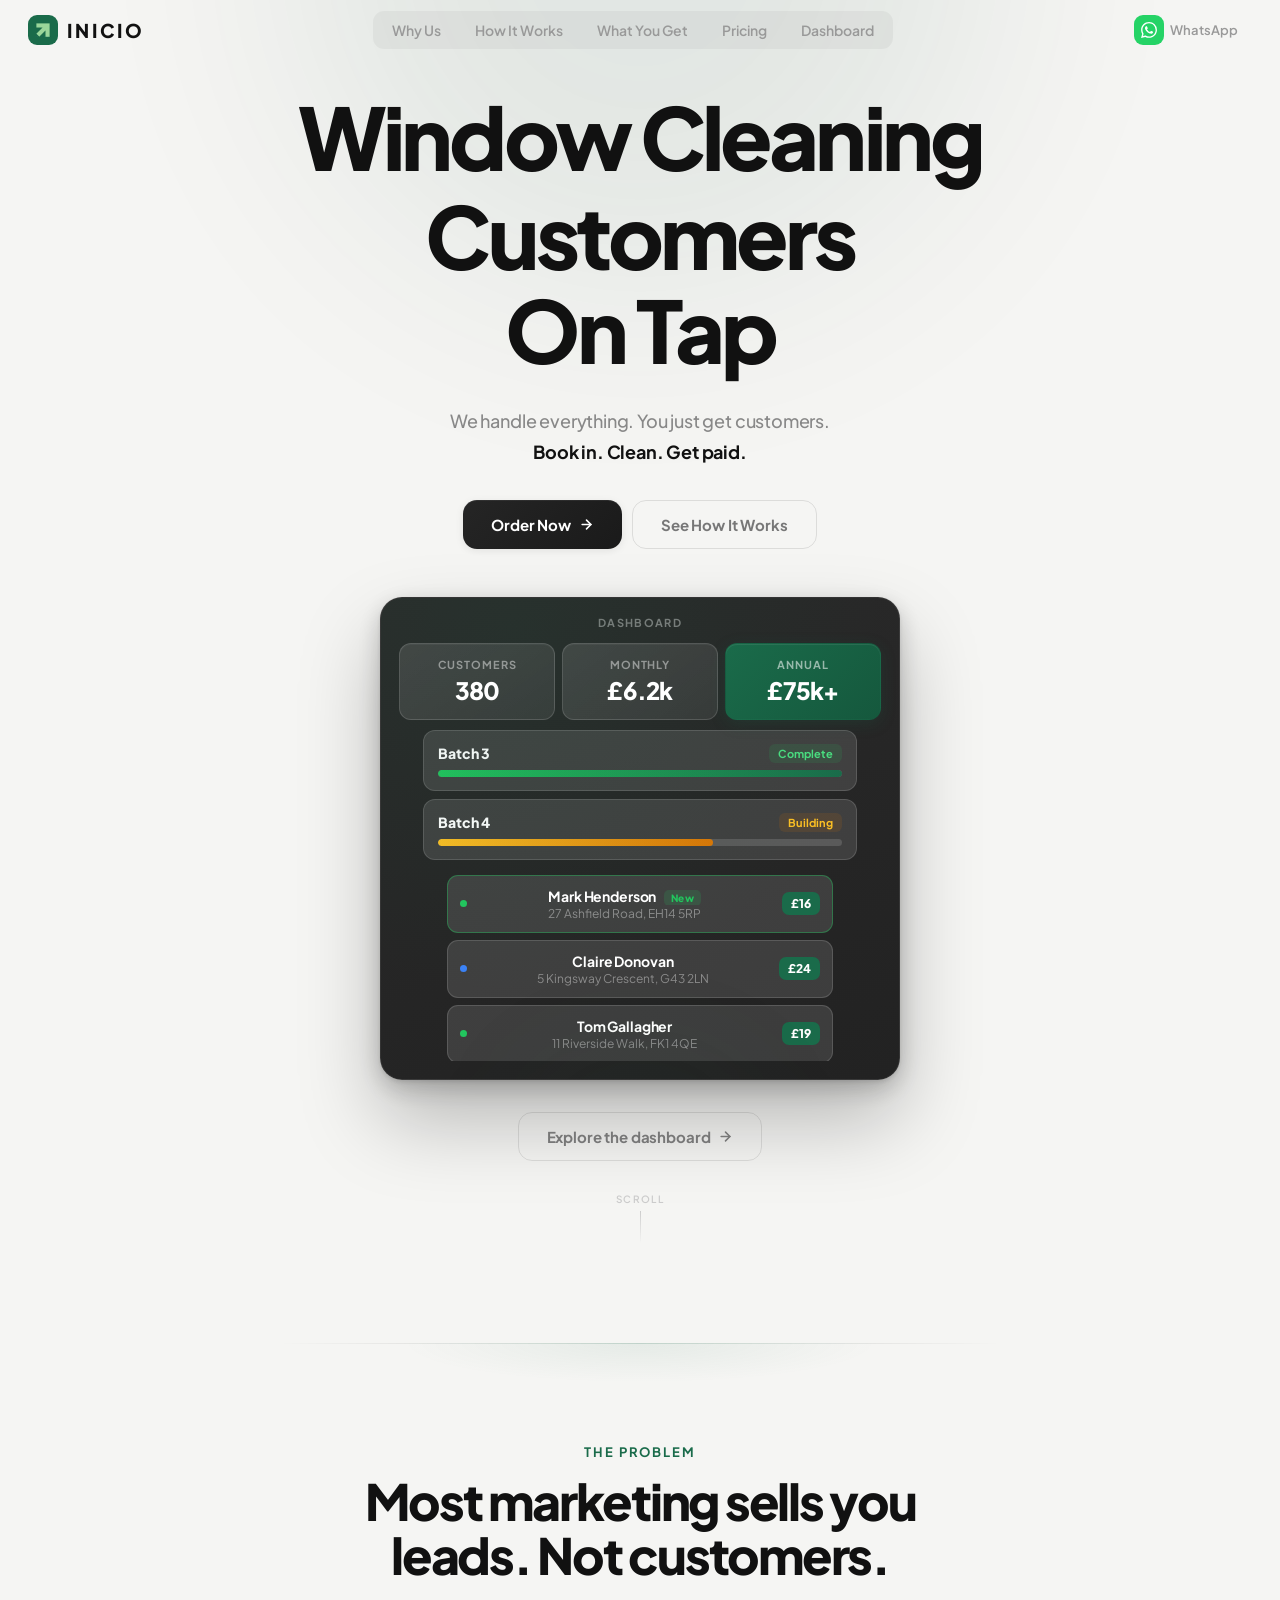
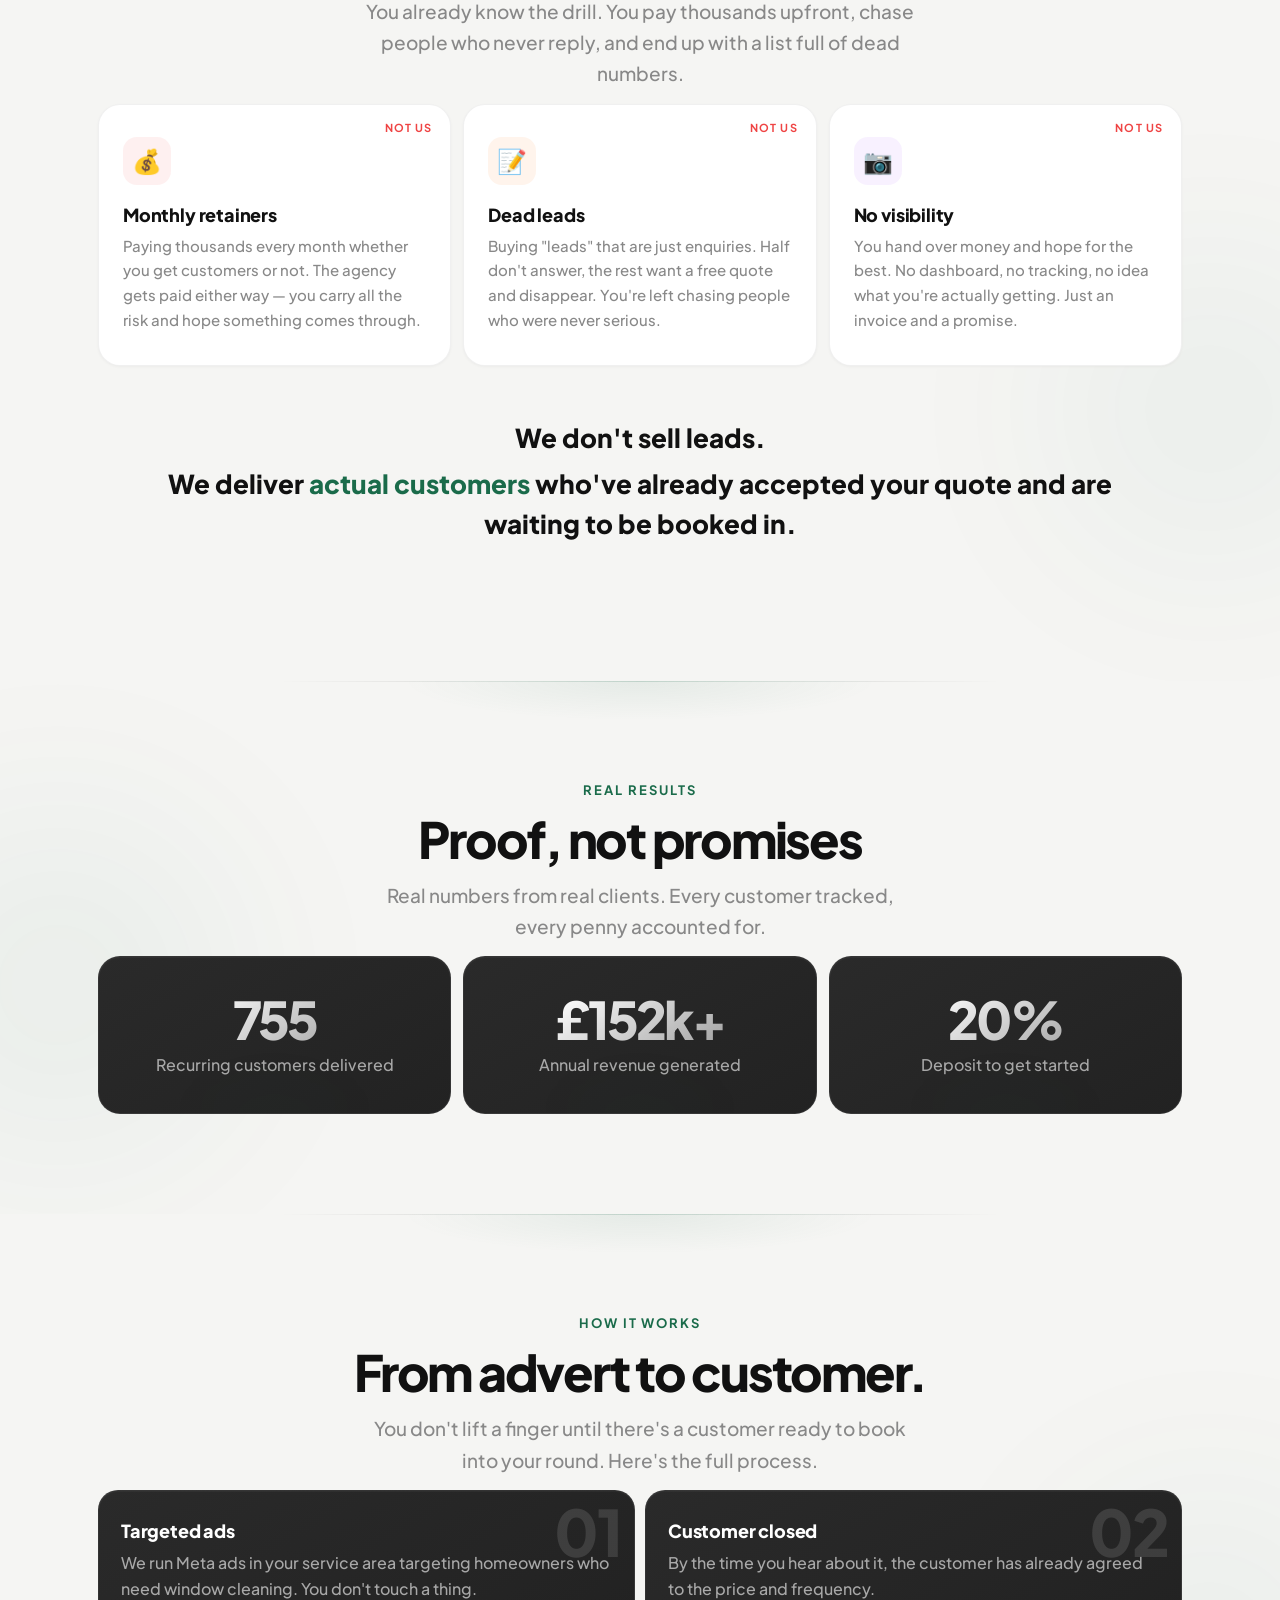
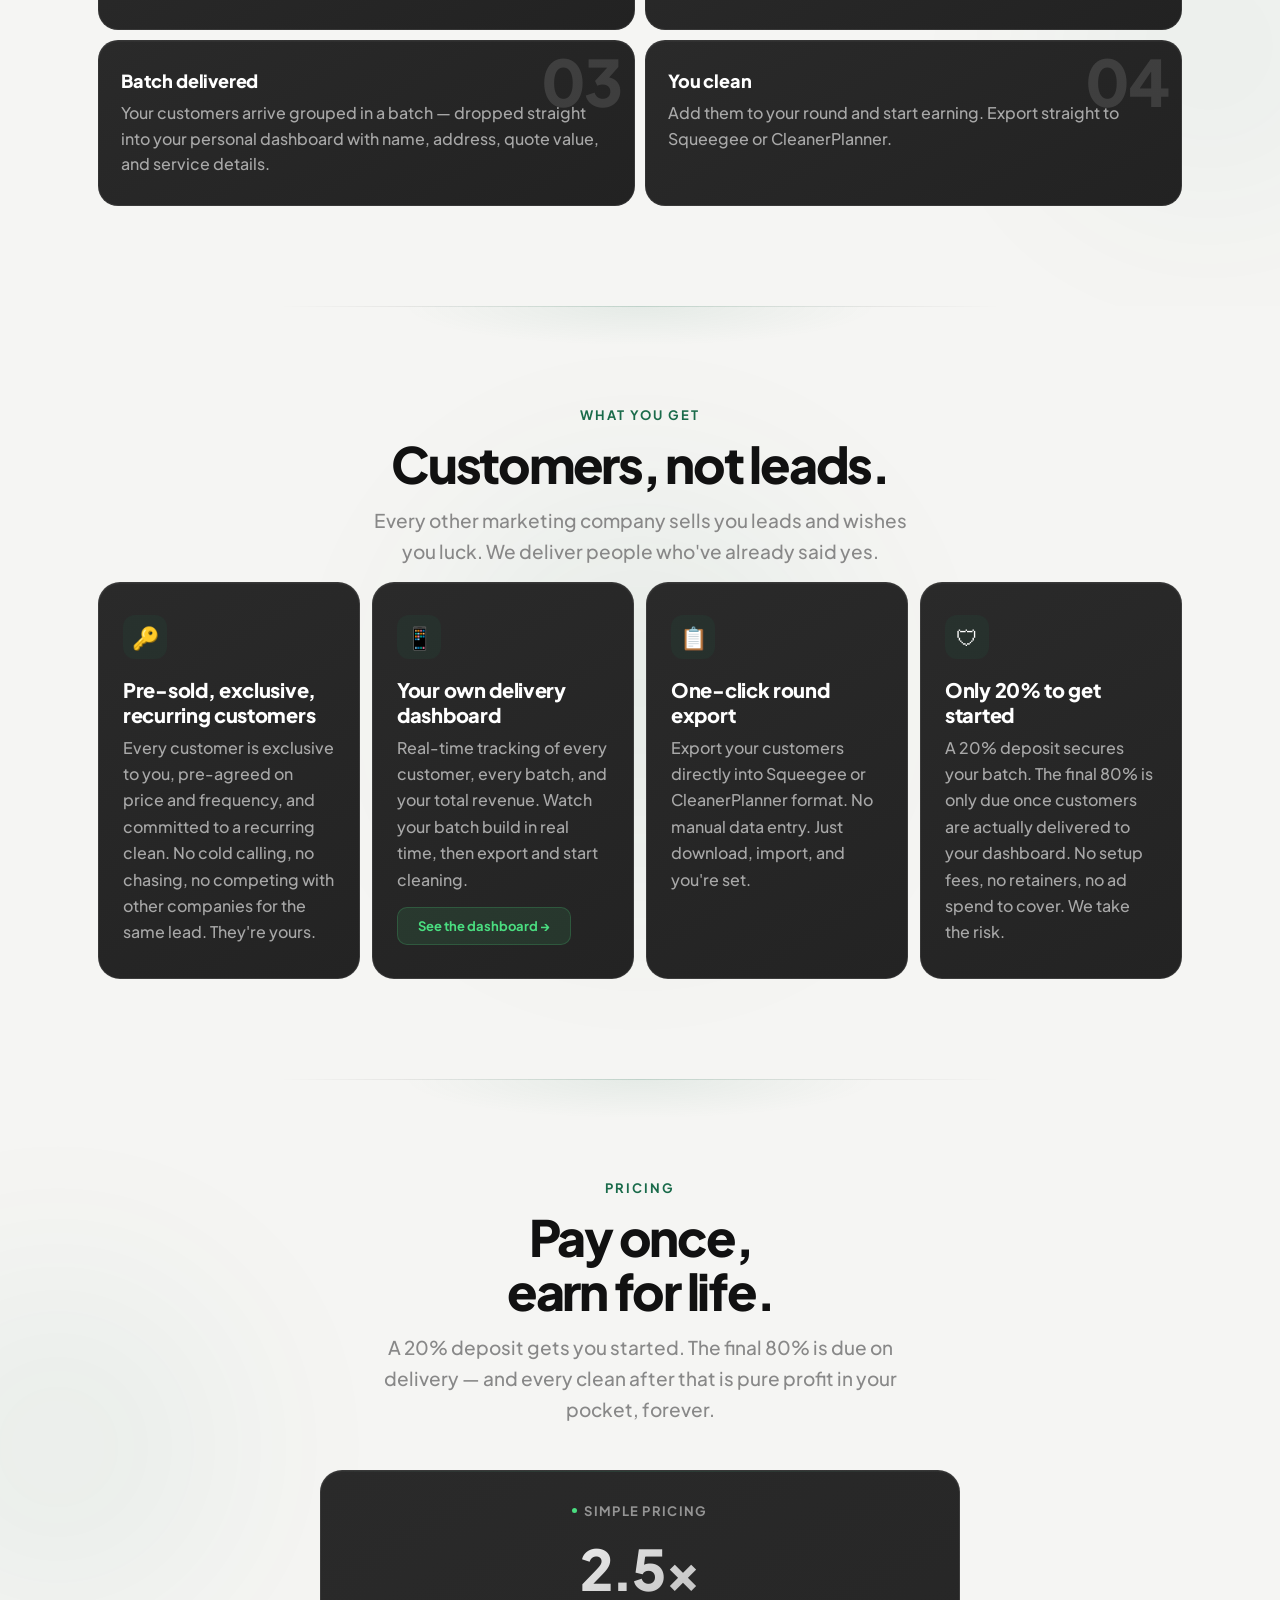
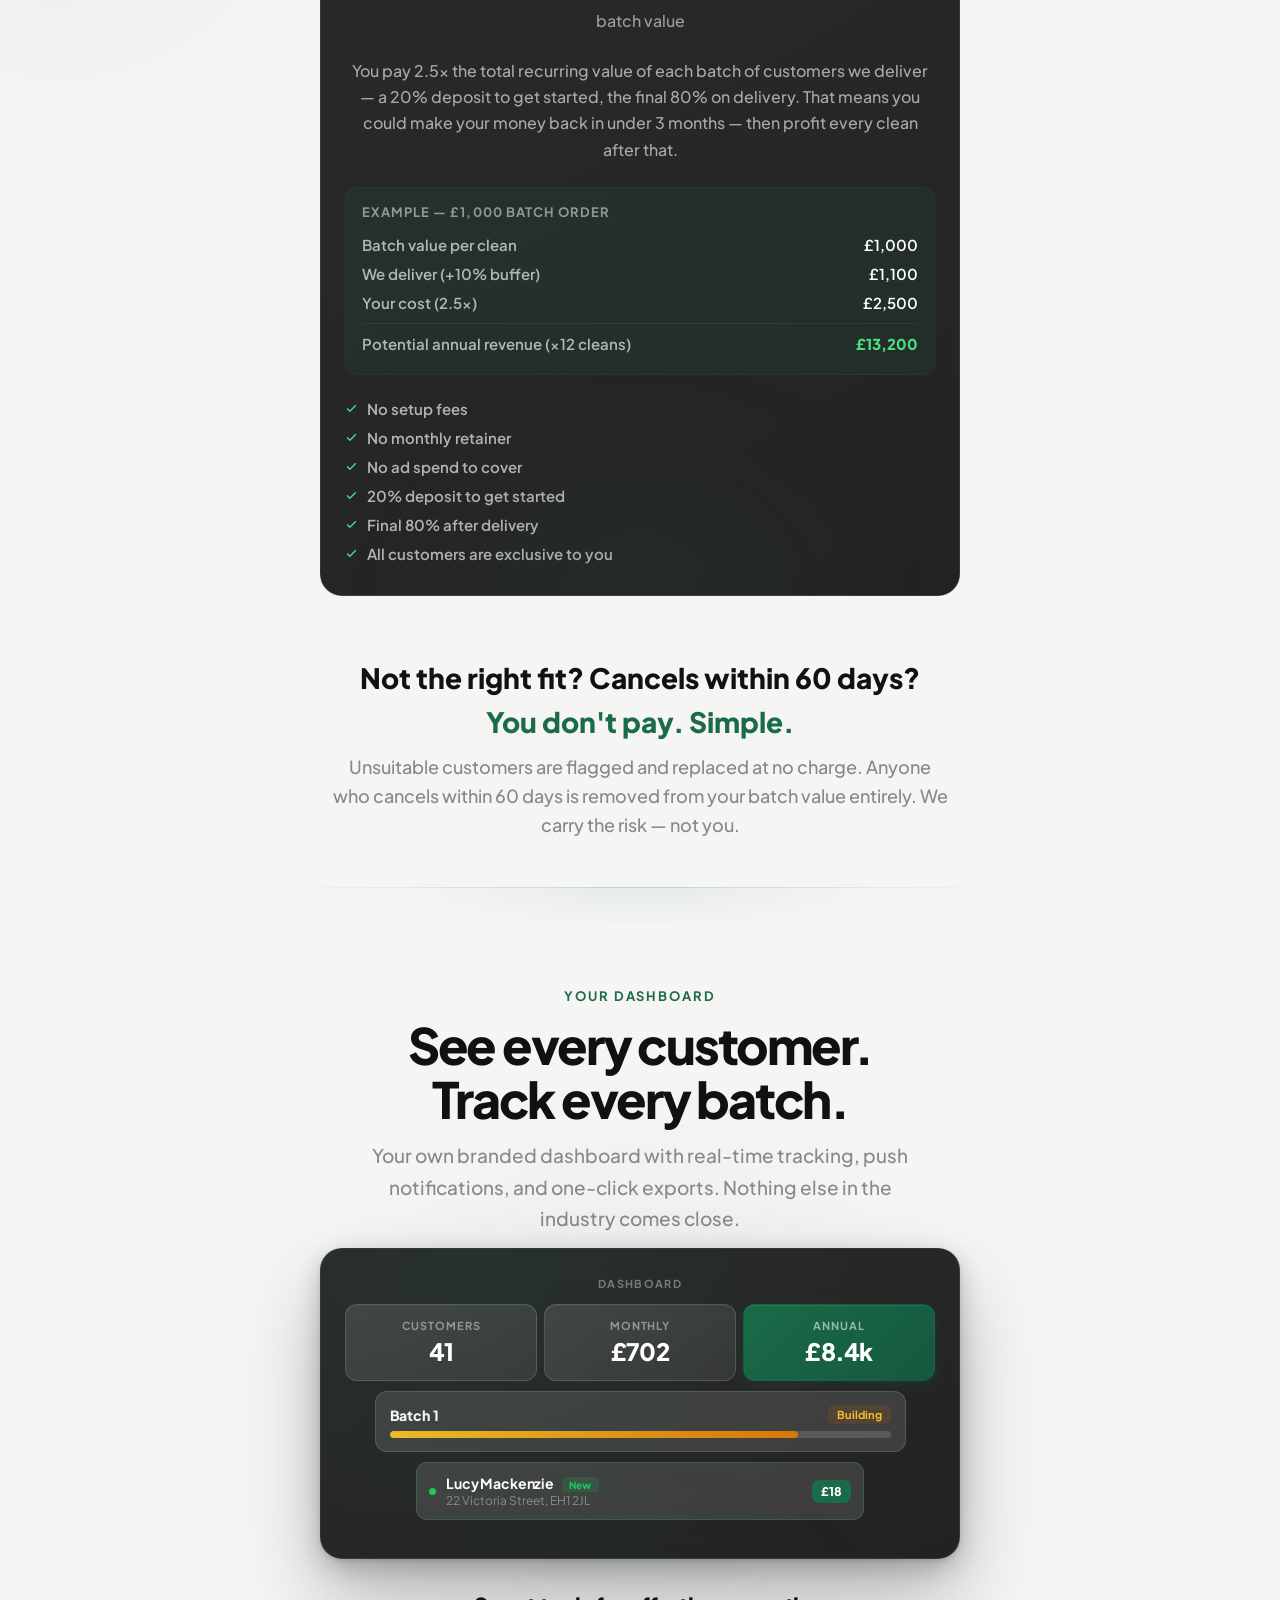
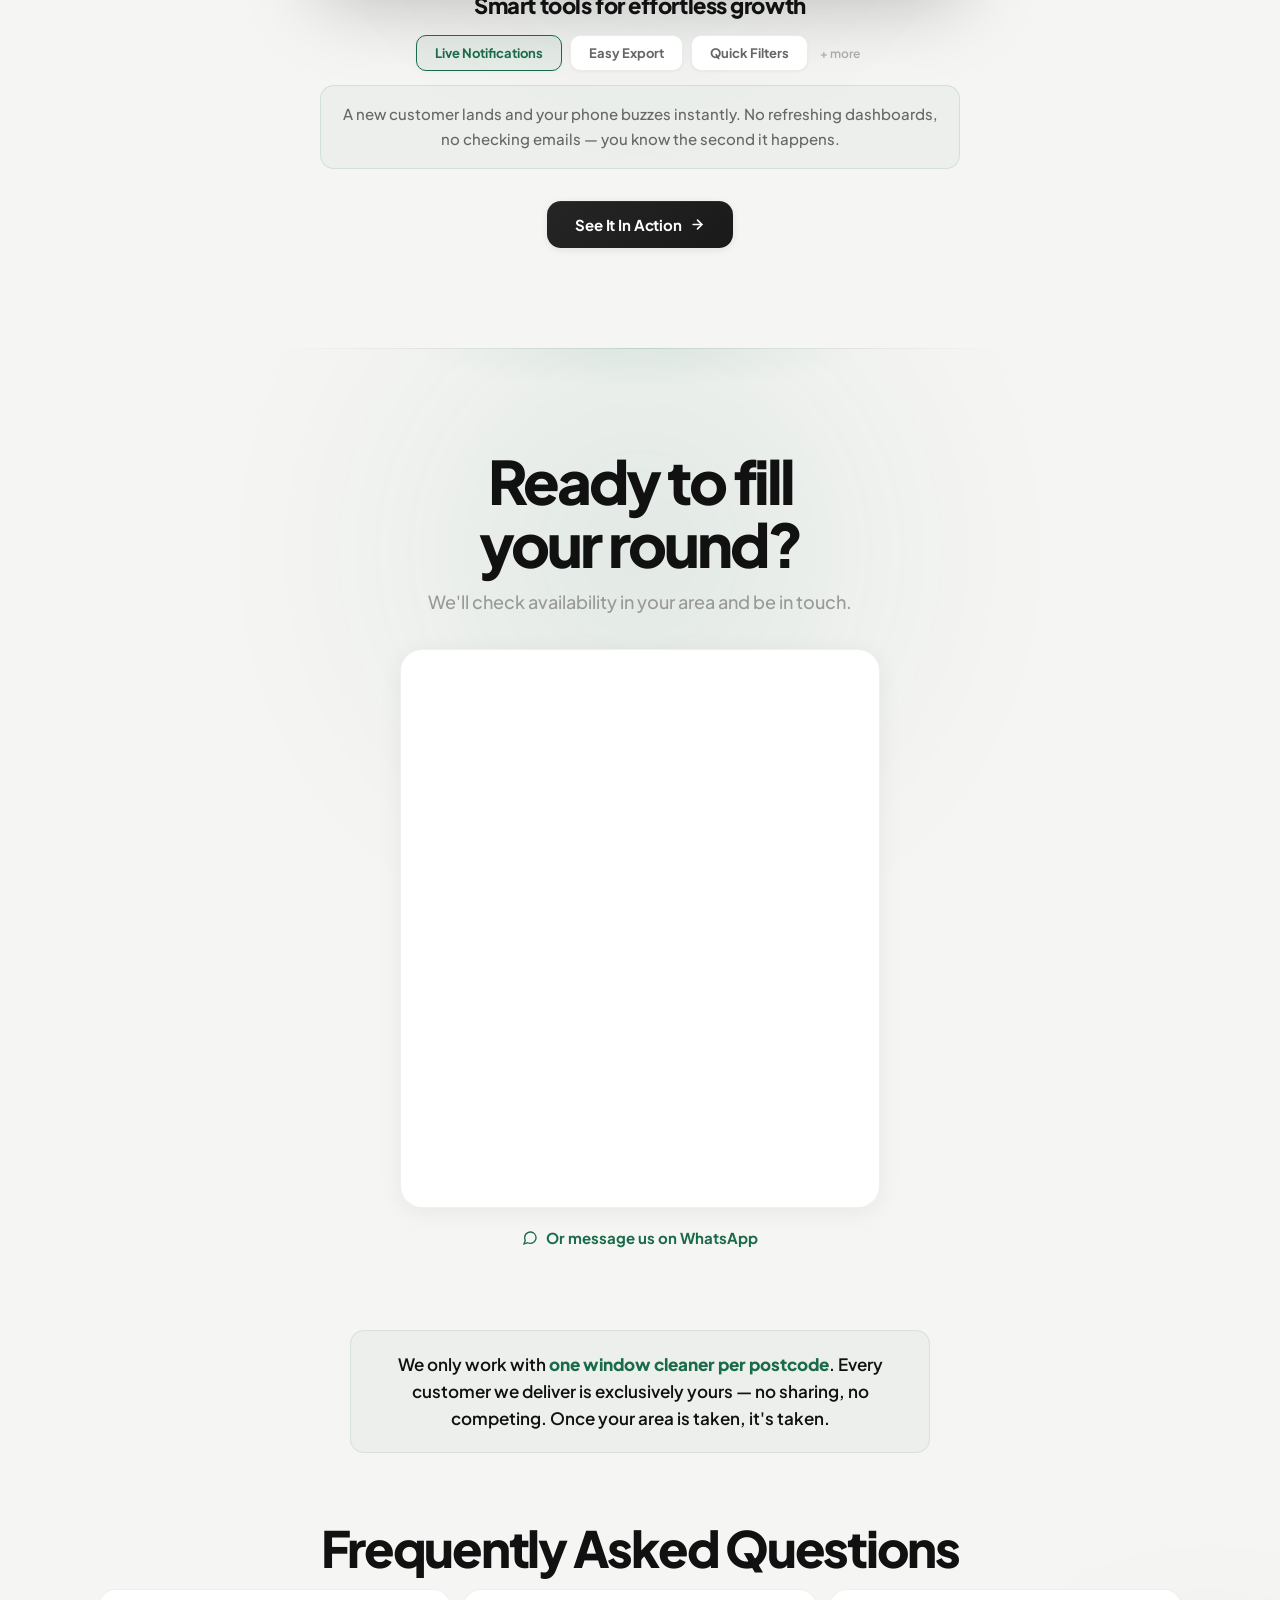
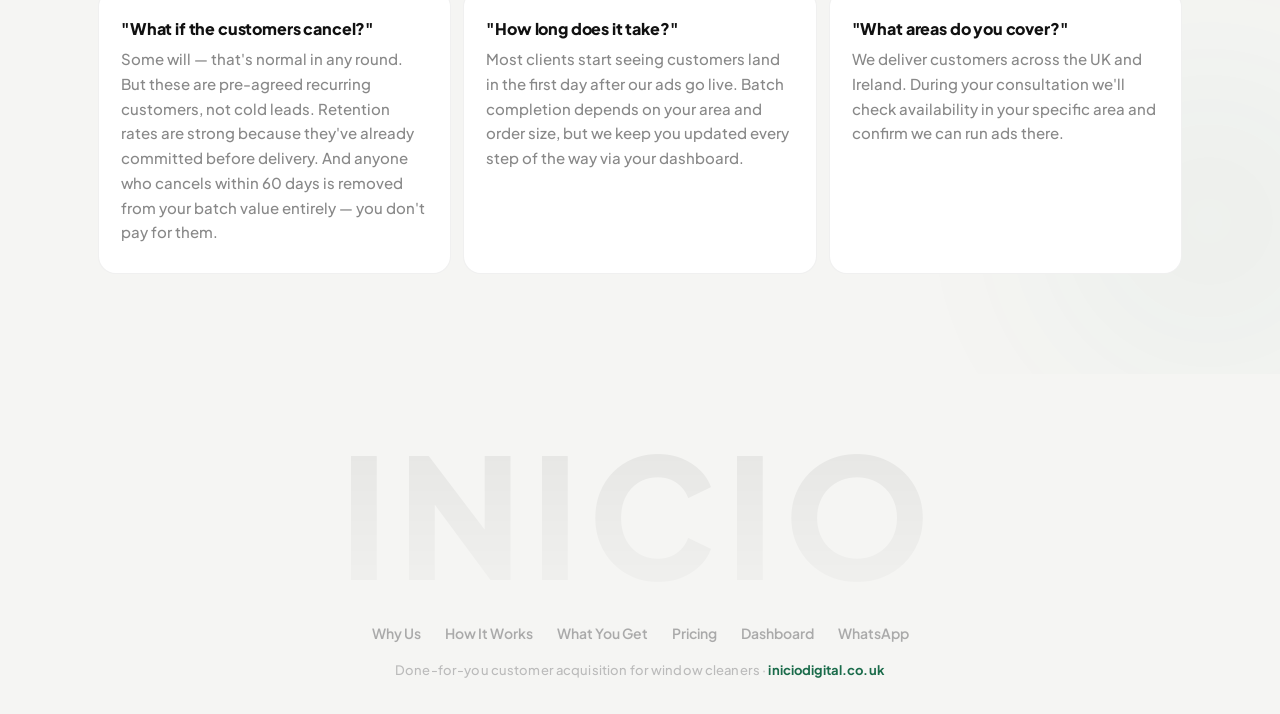
==== commit 17b8814f: "Swap and restyle the mobile nav icons WhatsApp moves to the left, the menu button to the right, and " ====
--- a/index.html
+++ b/index.html
@@ -101,7 +101,8 @@
   <div class="nav-right">
     <a href="https://wa.me/447822021004?text=Hi%2C%20I%27m%20interested%20in%20Inicio%20Digital" target="_blank" rel="noopener noreferrer" class="nav-wa">
       <span class="nav-wa-mark" aria-hidden="true">
-        <svg width="16" height="16" viewBox="0 0 24 24" fill="#fff"><path d="M17.472 14.382c-.297-.149-1.758-.867-2.03-.967-.273-.099-.471-.148-.67.15-.197.297-.767.966-.94 1.164-.173.199-.347.223-.644.075-.297-.15-1.255-.463-2.39-1.475-.883-.788-1.48-1.761-1.653-2.059-.173-.297-.018-.458.13-.606.134-.133.298-.347.446-.52.149-.174.198-.298.298-.497.099-.198.05-.371-.025-.52-.075-.149-.669-1.612-.916-2.207-.242-.579-.487-.5-.669-.51-.173-.008-.371-.01-.57-.01-.198 0-.52.074-.792.372-.272.297-1.04 1.016-1.04 2.479 0 1.462 1.065 2.875 1.213 3.074.149.198 2.096 3.2 5.077 4.487.709.306 1.262.489 1.694.625.712.227 1.36.195 1.871.118.571-.085 1.758-.719 2.006-1.413.248-.694.248-1.289.173-1.413-.074-.124-.272-.198-.57-.347m-5.421 7.403h-.004a9.87 9.87 0 01-5.031-1.378l-.361-.214-3.741.982.998-3.648-.235-.374a9.86 9.86 0 01-1.51-5.26c.001-5.45 4.436-9.884 9.888-9.884 2.64 0 5.122 1.03 6.988 2.898a9.825 9.825 0 012.893 6.994c-.003 5.45-4.437 9.884-9.885 9.884m8.413-18.297A11.815 11.815 0 0012.05 0C5.495 0 .16 5.335.157 11.892c0 2.096.547 4.142 1.588 5.945L.057 24l6.305-1.654a11.882 11.882 0 005.683 1.448h.005c6.554 0 11.89-5.335 11.893-11.893a11.821 11.821 0 00-3.48-8.413z"/></svg>
+        <svg class="nav-wa-solid" width="16" height="16" viewBox="0 0 24 24" fill="#fff"><path d="M17.472 14.382c-.297-.149-1.758-.867-2.03-.967-.273-.099-.471-.148-.67.15-.197.297-.767.966-.94 1.164-.173.199-.347.223-.644.075-.297-.15-1.255-.463-2.39-1.475-.883-.788-1.48-1.761-1.653-2.059-.173-.297-.018-.458.13-.606.134-.133.298-.347.446-.52.149-.174.198-.298.298-.497.099-.198.05-.371-.025-.52-.075-.149-.669-1.612-.916-2.207-.242-.579-.487-.5-.669-.51-.173-.008-.371-.01-.57-.01-.198 0-.52.074-.792.372-.272.297-1.04 1.016-1.04 2.479 0 1.462 1.065 2.875 1.213 3.074.149.198 2.096 3.2 5.077 4.487.709.306 1.262.489 1.694.625.712.227 1.36.195 1.871.118.571-.085 1.758-.719 2.006-1.413.248-.694.248-1.289.173-1.413-.074-.124-.272-.198-.57-.347m-5.421 7.403h-.004a9.87 9.87 0 01-5.031-1.378l-.361-.214-3.741.982.998-3.648-.235-.374a9.86 9.86 0 01-1.51-5.26c.001-5.45 4.436-9.884 9.888-9.884 2.64 0 5.122 1.03 6.988 2.898a9.825 9.825 0 012.893 6.994c-.003 5.45-4.437 9.884-9.885 9.884m8.413-18.297A11.815 11.815 0 0012.05 0C5.495 0 .16 5.335.157 11.892c0 2.096.547 4.142 1.588 5.945L.057 24l6.305-1.654a11.882 11.882 0 005.683 1.448h.005c6.554 0 11.89-5.335 11.893-11.893a11.821 11.821 0 00-3.48-8.413z"/></svg>
+        <svg class="nav-wa-line" width="22" height="22" viewBox="0 0 24 24" fill="none" stroke="currentColor" stroke-width="2" stroke-linecap="round" stroke-linejoin="round" aria-hidden="true"><path d="M3 21l1.65 -3.8a9 9 0 1 1 3.4 2.9l-5.05 .9"/><path d="M9 10a.5 .5 0 0 0 1 0v-1a.5 .5 0 0 0 -1 0v1a5 5 0 0 0 5 5h1a.5 .5 0 0 0 0 -1h-1a.5 .5 0 0 0 0 1"/></svg>
       </span>
       <span class="nav-wa-label">WhatsApp</span>
     </a>
--- a/styles.css
+++ b/styles.css
@@ -44,7 +44,7 @@
 .nav.scrolled{background:rgba(245,245,243,0.92);-webkit-backdrop-filter:blur(20px) saturate(1.2);backdrop-filter:blur(20px) saturate(1.2);box-shadow:0 1px 0 rgba(0,0,0,0.06)}
 @supports not ((-webkit-backdrop-filter:blur(1px)) or (backdrop-filter:blur(1px))){.nav.scrolled{background:rgba(245,245,243,0.97)}}
 .nav-logo{display:flex;align-items:center;gap:9px}
-.nav-logo-text{font-size:19px;font-weight:900;color:var(--ink);letter-spacing:.06em;text-decoration:none;transition:opacity .3s}
+.nav-logo-text{font-size:19px;font-weight:900;color:var(--ink);letter-spacing:.15em;text-decoration:none;transition:opacity .3s}
 .nav-logo-text:active{opacity:.6}
 .nav-logo-mark{overflow:hidden;position:relative;width:30px;height:30px;border-radius:9px;background:var(--green);display:block;border:none;padding:0;cursor:pointer;-webkit-tap-highlight-color:transparent}
 .nav-mid{display:flex;align-items:center;gap:2px;background:rgba(0,0,0,0.04);border-radius:11px;padding:3px}
@@ -54,6 +54,7 @@
 .nav-wa{display:flex;align-items:center;gap:6px;font-size:13px;font-weight:600;color:#999;text-decoration:none;padding:7px 14px;border-radius:9px;transition:all .3s}
 .nav-wa:hover{color:var(--wa);background:rgba(37,211,102,.06)}
 .nav-wa-mark{width:30px;height:30px;border-radius:9px;background:var(--wa);display:flex;align-items:center;justify-content:center;flex-shrink:0}
+.nav-wa-line{display:none}
 @media(max-width:768px){
   .nav{padding:0 20px;height:56px;justify-content:center}
   .nav-mid{display:none}
@@ -61,9 +62,21 @@
   .nav-wa{padding:0}
   .nav.scrolled{background:rgba(245,245,243,0.96)}
   .nav-logo{display:contents}
-  .nav-logo-mark{position:absolute;left:20px}
   .nav-logo-text{position:absolute;left:50%;transform:translateX(-50%)}
-  .nav-right{position:absolute;right:20px}
+  /* Burger right, WhatsApp left — both plain black line icons */
+  .nav-logo-mark{position:absolute;right:20px;left:auto;background:none;border-radius:0;overflow:visible;width:24px;height:24px}
+  .nav-logo-mark .mark-track{transform:none!important}
+  .nav-logo-mark .mark-item:first-child{display:none}
+  .nav-logo-mark .mark-item{width:24px;height:24px}
+  .mark-burger{gap:4px}
+  .nav-logo-mark .mark-burger span{width:18px;height:2px;background:var(--ink)}
+  .nav-logo-mark.menu-open .mark-burger span:nth-child(1){transform:translateY(6px) rotate(45deg)}
+  .nav-logo-mark.menu-open .mark-burger span:nth-child(3){transform:translateY(-6px) rotate(-45deg)}
+  .nav-right{position:absolute;left:20px;right:auto}
+  .nav-wa-mark{width:24px;height:24px;background:none;border-radius:0;color:var(--ink)}
+  .nav-wa:hover .nav-wa-mark,.nav-wa:active .nav-wa-mark{color:var(--ink)}
+  .nav-wa-solid{display:none}
+  .nav-wa-line{display:block}
 }
 
 /* ── Mark track / burger (nav logo) ── */
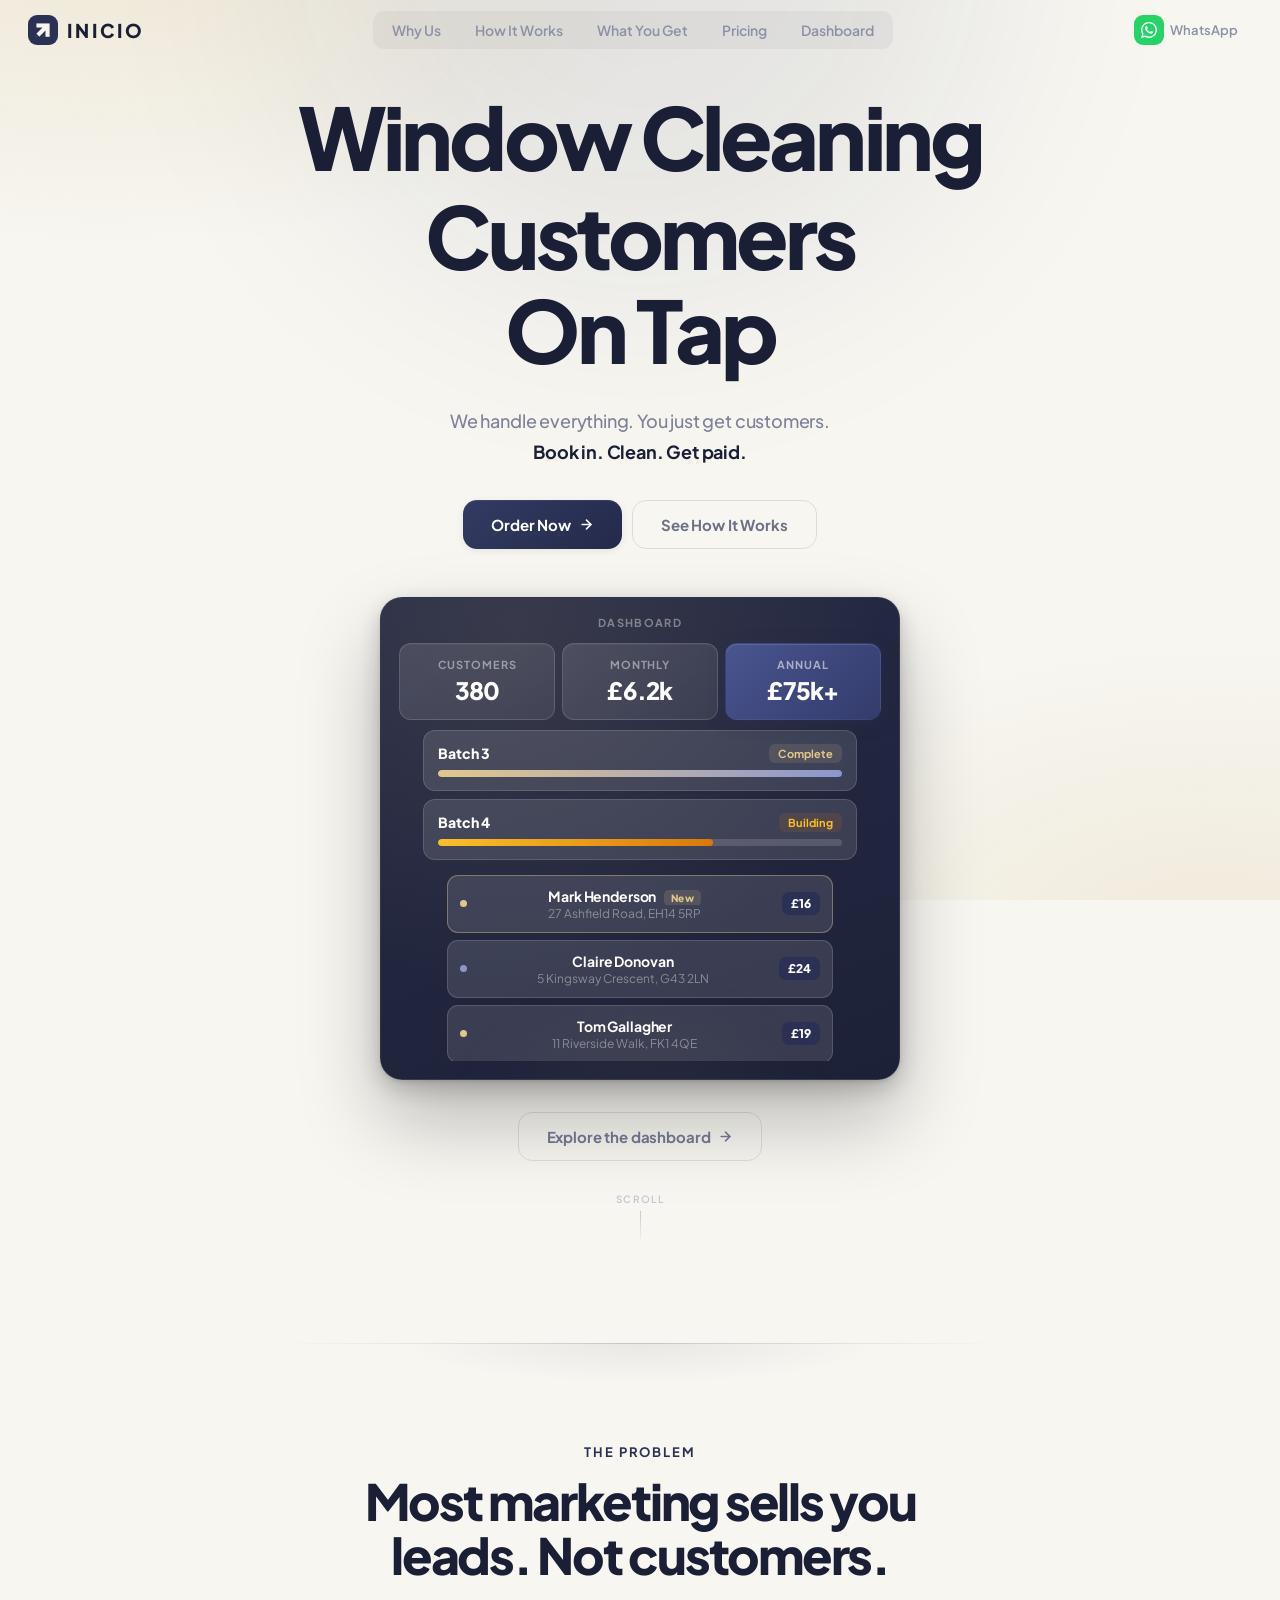
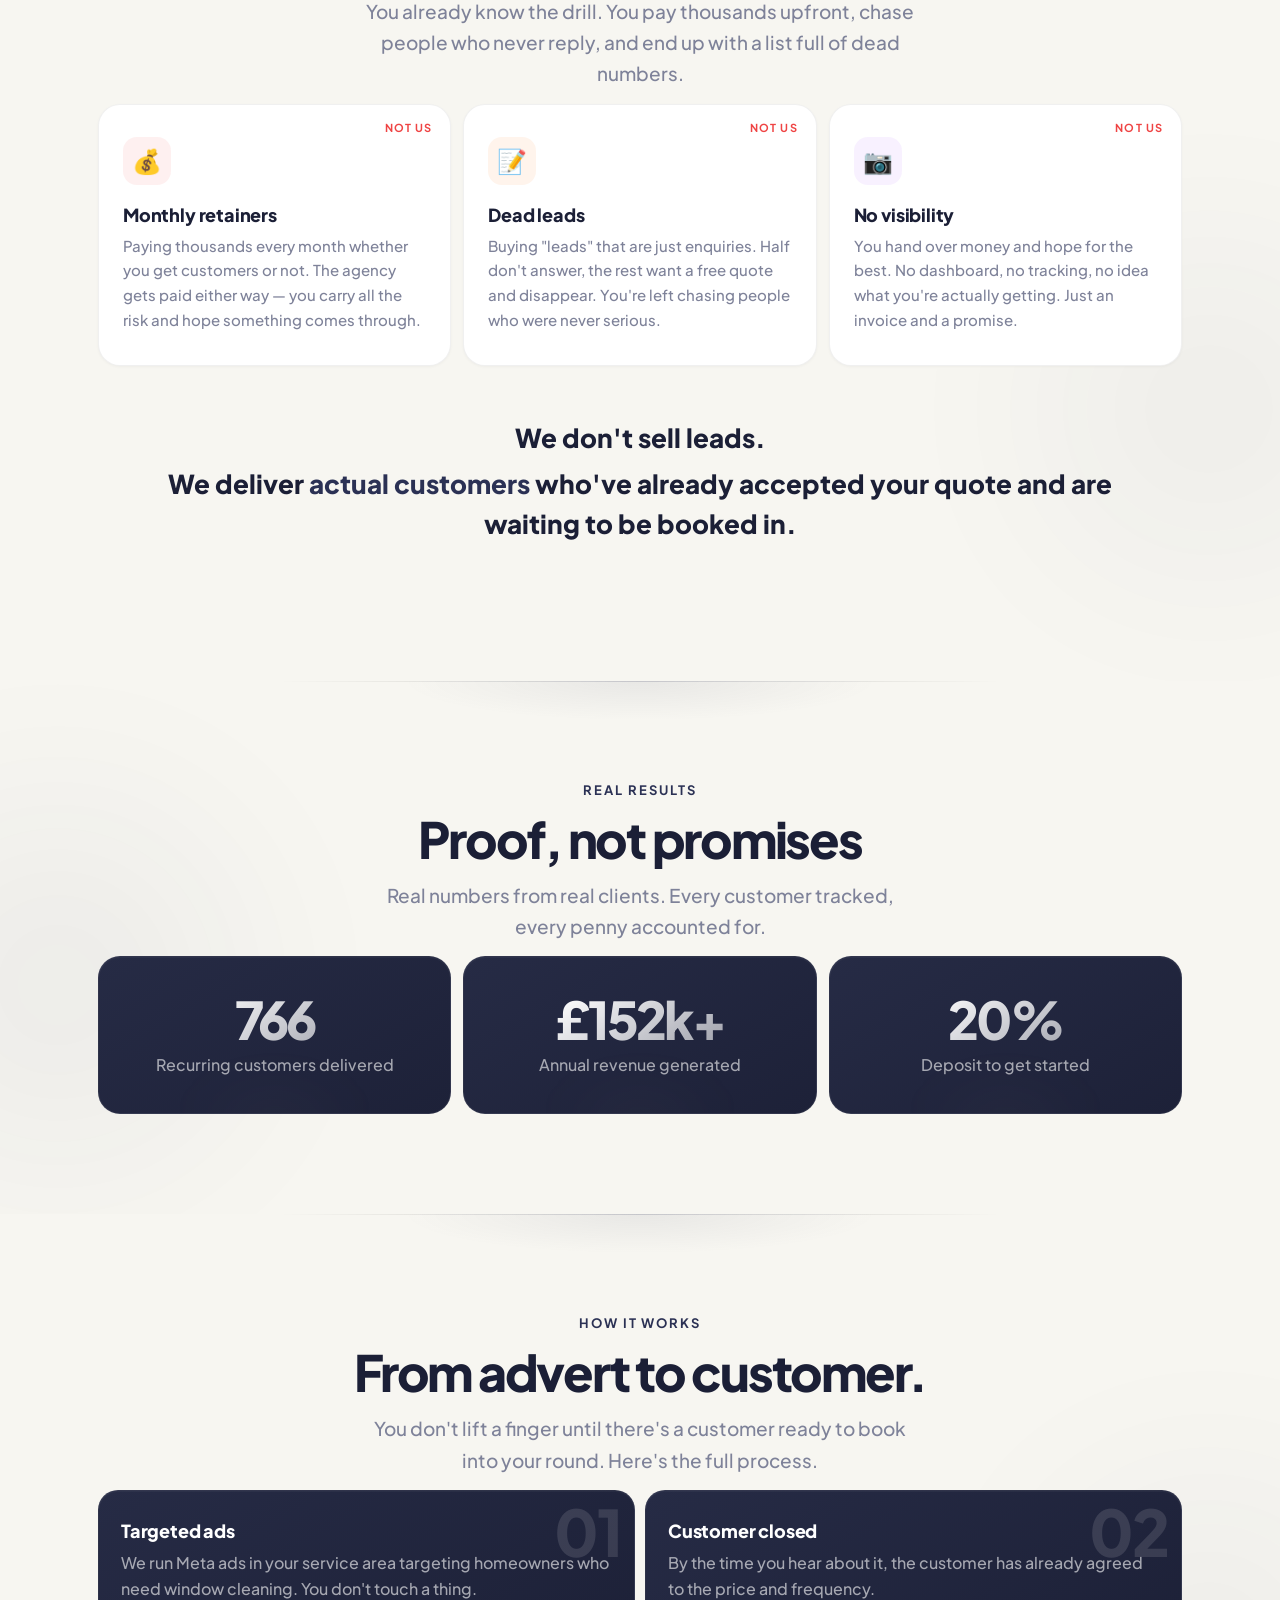
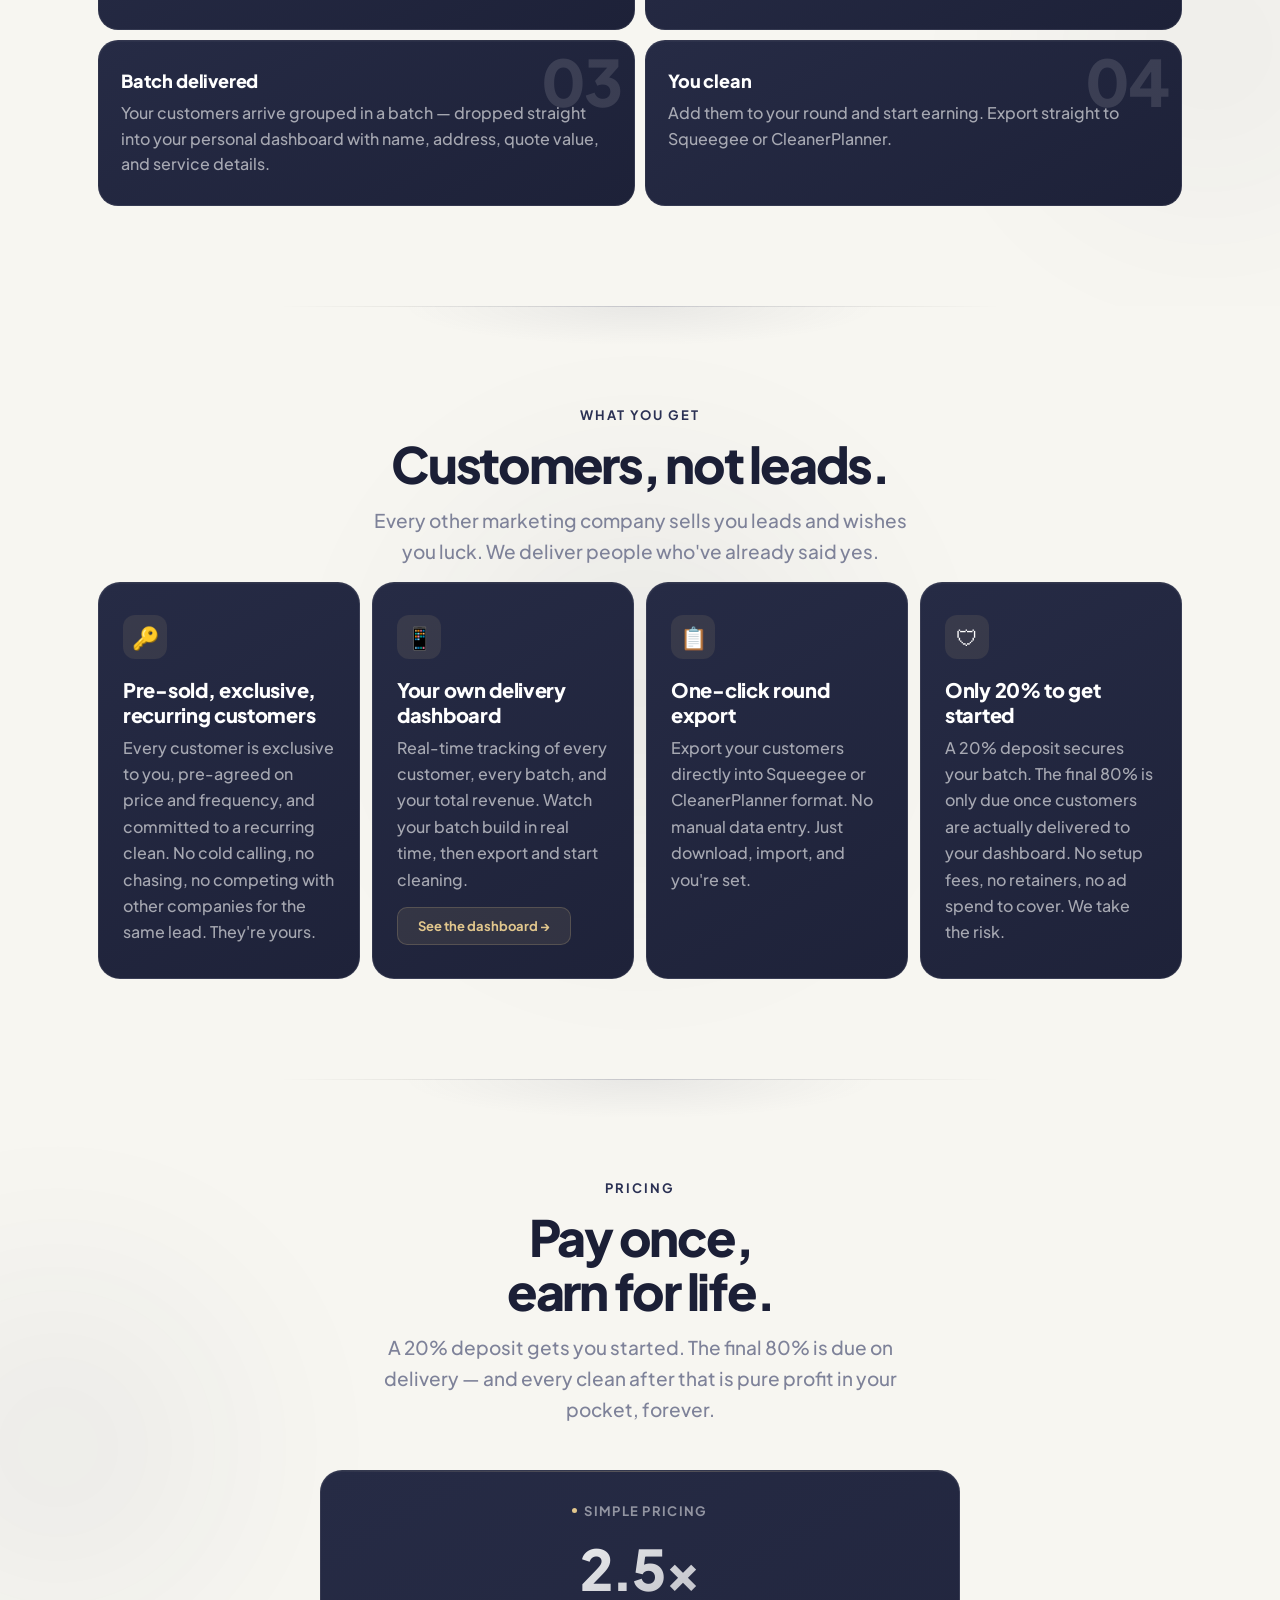
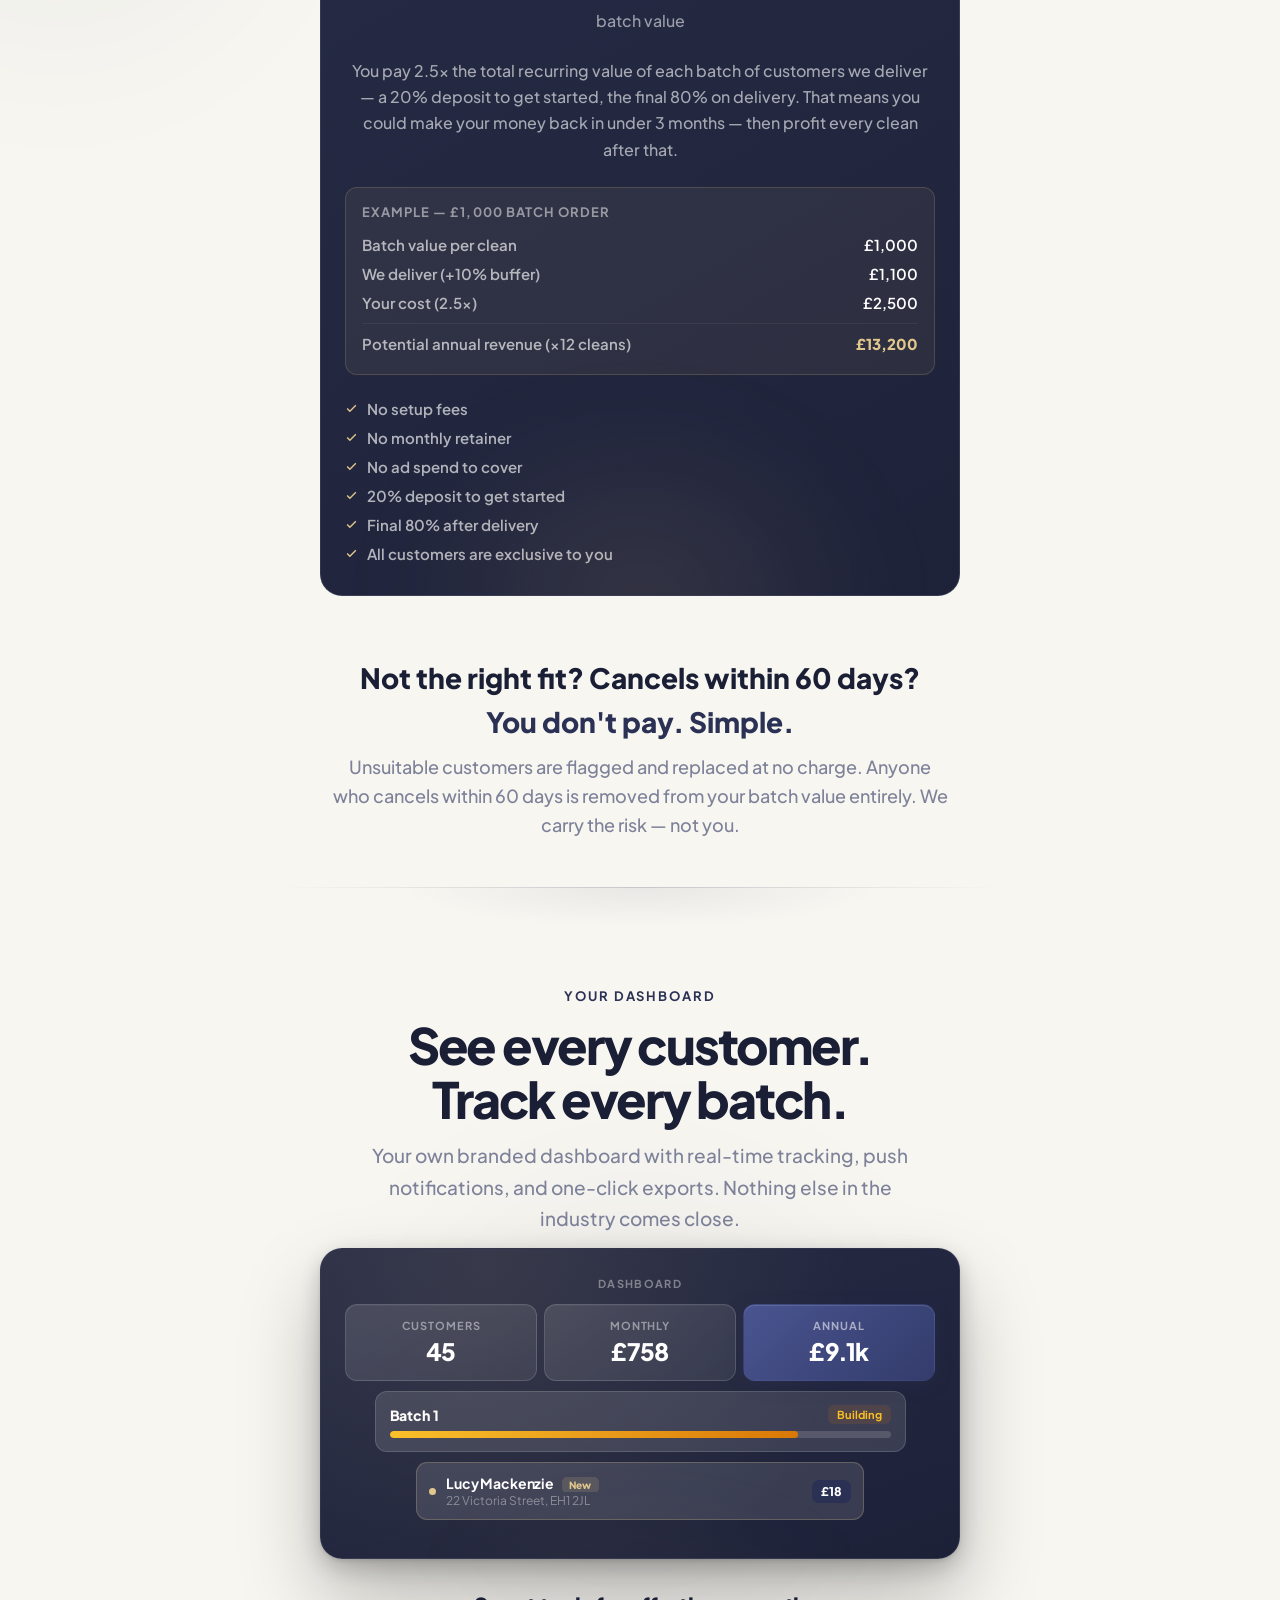
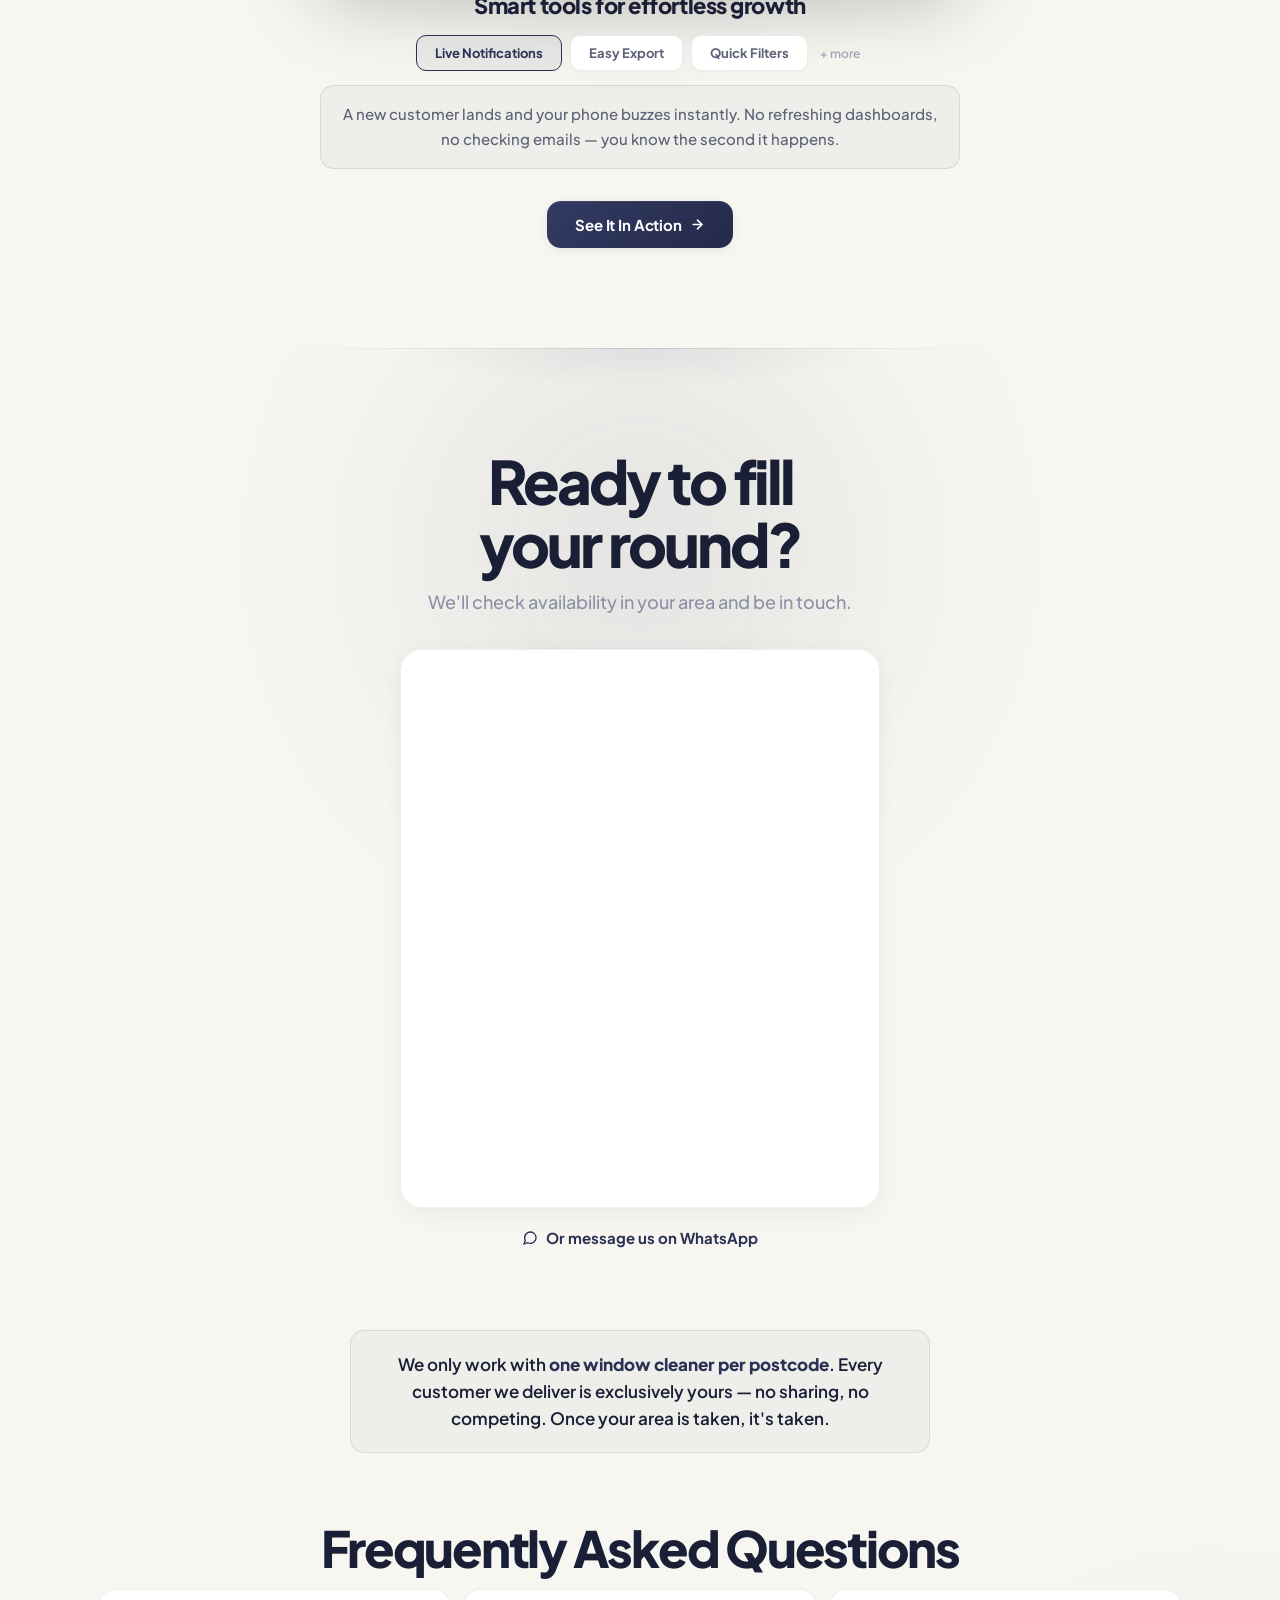
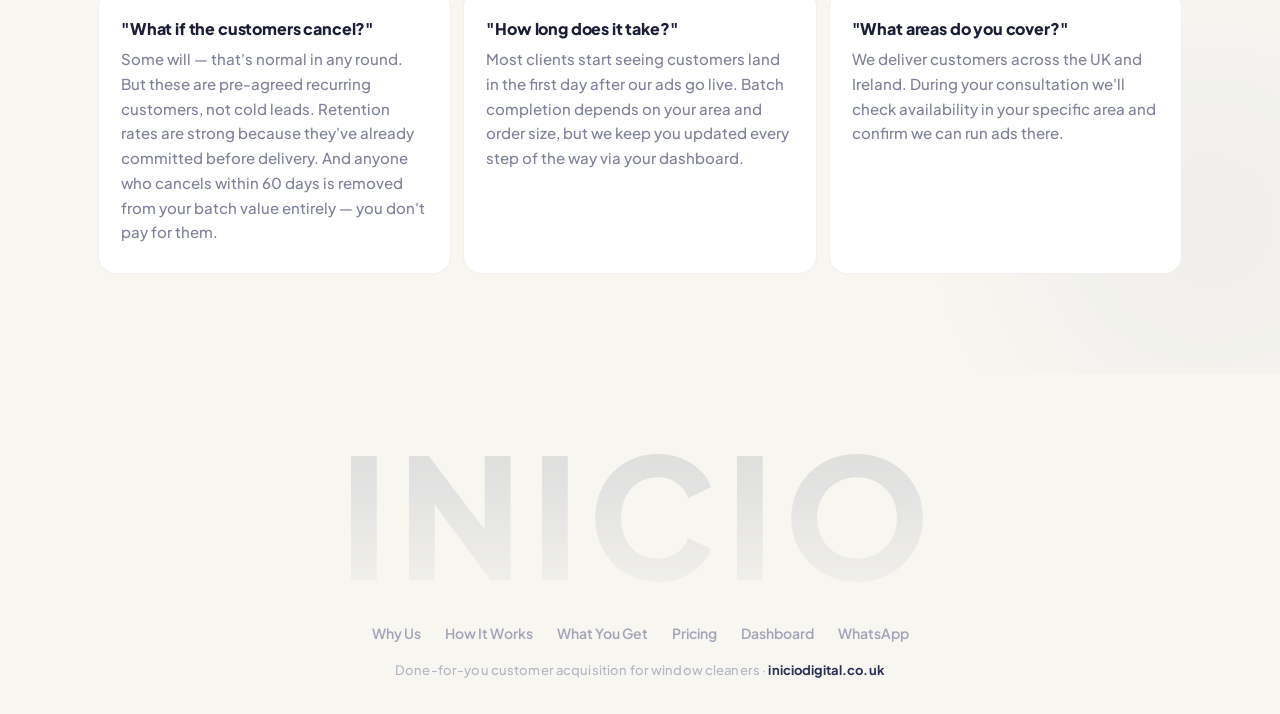
==== commit b3841737: "Rebrand colour scheme to logo navy + cream Replaces the green accent palette with the new logo's col" ====
--- a/index.html
+++ b/index.html
@@ -14,8 +14,8 @@
 <meta property="og:url" content="https://www.iniciodigital.co.uk/">
 <meta property="og:title" content="Window Cleaning Customers On Tap — Inicio Digital">
 <meta property="og:description" content="Done-for-you customer acquisition for window cleaners. We deliver recurring customers who've accepted your quote and are ready to book in. No retainers. No setup fees. 20% deposit to start, the final 80% on delivery.">
-<meta property="og:image" content="https://www.iniciodigital.co.uk/og-preview.png?v=2">
-<meta property="og:image:secure_url" content="https://www.iniciodigital.co.uk/og-preview.png?v=2">
+<meta property="og:image" content="https://www.iniciodigital.co.uk/og-preview.png?v=3">
+<meta property="og:image:secure_url" content="https://www.iniciodigital.co.uk/og-preview.png?v=3">
 <meta property="og:image:type" content="image/png">
 <meta property="og:image:width" content="1200">
 <meta property="og:image:height" content="630">
@@ -25,9 +25,9 @@
 <meta name="twitter:card" content="summary_large_image">
 <meta name="twitter:title" content="Window Cleaning Customers On Tap — Inicio Digital">
 <meta name="twitter:description" content="Done-for-you customer acquisition for window cleaners. We deliver recurring customers who've accepted your quote and are ready to book in.">
-<meta name="twitter:image" content="https://www.iniciodigital.co.uk/og-preview.png?v=2">
-
-<meta name="theme-color" content="#f5f5f3">
+<meta name="twitter:image" content="https://www.iniciodigital.co.uk/og-preview.png?v=3">
+
+<meta name="theme-color" content="#f7f6f1">
 <link rel="icon" href="/favicon.svg" type="image/svg+xml">
 <link rel="apple-touch-icon" href="/favicon.png">
 <link rel="preconnect" href="https://fonts.googleapis.com">
@@ -174,17 +174,17 @@
       <div class="hero-leads" id="heroLeads">
         <div class="hero-leads-inner" id="heroLeadsInner">
           <div class="hc-lead hc-lead-new hc-lead-top">
-            <div class="hc-lead-dot" style="background:#22c55e"></div>
+            <div class="hc-lead-dot" style="background:#e2c78d"></div>
             <div class="hc-lead-info"><div class="hc-lead-name">Mark Henderson <span class="hc-new-badge">New</span></div><div class="hc-lead-addr">27 Ashfield Road, EH14 5RP</div></div>
             <div class="hc-lead-price">&pound;16</div>
           </div>
           <div class="hc-lead hc-lead-new">
-            <div class="hc-lead-dot" style="background:#3b82f6"></div>
+            <div class="hc-lead-dot" style="background:#8b96cf"></div>
             <div class="hc-lead-info"><div class="hc-lead-name">Claire Donovan</div><div class="hc-lead-addr">5 Kingsway Crescent, G43 2LN</div></div>
             <div class="hc-lead-price">&pound;24</div>
           </div>
           <div class="hc-lead hc-lead-new">
-            <div class="hc-lead-dot" style="background:#22c55e"></div>
+            <div class="hc-lead-dot" style="background:#e2c78d"></div>
             <div class="hc-lead-info"><div class="hc-lead-name">Tom Gallagher</div><div class="hc-lead-addr">11 Riverside Walk, FK1 4QE</div></div>
             <div class="hc-lead-price">&pound;19</div>
           </div>
@@ -378,12 +378,12 @@
           <div class="pc-example-row total"><span>Potential annual revenue (&times;12 cleans)</span><span>&pound;13,200</span></div>
         </div>
         <ul class="pc-list">
-          <li><svg width="13" height="13" viewBox="0 0 24 24" fill="none" stroke="#4ade80" stroke-width="2.5" aria-hidden="true"><polyline points="20 6 9 17 4 12"/></svg> No setup fees</li>
-          <li><svg width="13" height="13" viewBox="0 0 24 24" fill="none" stroke="#4ade80" stroke-width="2.5" aria-hidden="true"><polyline points="20 6 9 17 4 12"/></svg> No monthly retainer</li>
-          <li><svg width="13" height="13" viewBox="0 0 24 24" fill="none" stroke="#4ade80" stroke-width="2.5" aria-hidden="true"><polyline points="20 6 9 17 4 12"/></svg> No ad spend to cover</li>
-          <li><svg width="13" height="13" viewBox="0 0 24 24" fill="none" stroke="#4ade80" stroke-width="2.5" aria-hidden="true"><polyline points="20 6 9 17 4 12"/></svg> 20% deposit to get started</li>
-          <li><svg width="13" height="13" viewBox="0 0 24 24" fill="none" stroke="#4ade80" stroke-width="2.5" aria-hidden="true"><polyline points="20 6 9 17 4 12"/></svg> Final 80% after delivery</li>
-          <li><svg width="13" height="13" viewBox="0 0 24 24" fill="none" stroke="#4ade80" stroke-width="2.5" aria-hidden="true"><polyline points="20 6 9 17 4 12"/></svg> All customers are exclusive to you</li>
+          <li><svg width="13" height="13" viewBox="0 0 24 24" fill="none" stroke="#e2c78d" stroke-width="2.5" aria-hidden="true"><polyline points="20 6 9 17 4 12"/></svg> No setup fees</li>
+          <li><svg width="13" height="13" viewBox="0 0 24 24" fill="none" stroke="#e2c78d" stroke-width="2.5" aria-hidden="true"><polyline points="20 6 9 17 4 12"/></svg> No monthly retainer</li>
+          <li><svg width="13" height="13" viewBox="0 0 24 24" fill="none" stroke="#e2c78d" stroke-width="2.5" aria-hidden="true"><polyline points="20 6 9 17 4 12"/></svg> No ad spend to cover</li>
+          <li><svg width="13" height="13" viewBox="0 0 24 24" fill="none" stroke="#e2c78d" stroke-width="2.5" aria-hidden="true"><polyline points="20 6 9 17 4 12"/></svg> 20% deposit to get started</li>
+          <li><svg width="13" height="13" viewBox="0 0 24 24" fill="none" stroke="#e2c78d" stroke-width="2.5" aria-hidden="true"><polyline points="20 6 9 17 4 12"/></svg> Final 80% after delivery</li>
+          <li><svg width="13" height="13" viewBox="0 0 24 24" fill="none" stroke="#e2c78d" stroke-width="2.5" aria-hidden="true"><polyline points="20 6 9 17 4 12"/></svg> All customers are exclusive to you</li>
         </ul>
       </div>
     </div>
@@ -449,7 +449,7 @@
         <!-- Customer card (cycles through 5) -->
         <div class="dash-customer-wrap">
           <div class="dash-toast show" id="dashCustomer">
-            <div class="dash-toast-dot" style="background:#22c55e"></div>
+            <div class="dash-toast-dot" style="background:#e2c78d"></div>
             <div class="dash-toast-info">
               <div class="dash-toast-name">Lucy Mackenzie <span class="hc-new-badge">New</span></div>
               <div class="dash-toast-addr">22 Victoria Street, EH1 2JL</div>
--- a/styles.css
+++ b/styles.css
@@ -7,13 +7,16 @@
    ════════════════════════════════════════════════════════════ */
 
 :root{
-  --bg:#f5f5f3;
-  --ink:#111;
-  --muted:#888;
-  --faint:#aaa;
-  --green:#1a6b4a;
-  --green-hover:#22804f;
-  --green-lite:#4ade80;
+  --bg:#f7f6f1;
+  --ink:#1b1f36;
+  --muted:#7e8299;
+  --faint:#a2a5b8;
+  --brand:#2b3154;        /* logo navy */
+  --brand-hover:#3a4270;
+  --brand-deep:#1e2340;
+  --brand-soft:#8b96cf;   /* light navy, for on-dark detail */
+  --brand-accent:#e2c78d; /* warm sand-gold, from the logo backdrop */
+  --cream:#f1ecdd;        /* warm tint used in backgrounds/glows */
   --wa:#25d366;
   --card-radius:22px;
   --card-radius-m:18px;
@@ -24,34 +27,37 @@
 *{margin:0;padding:0;box-sizing:border-box}
 html{-webkit-font-smoothing:antialiased;-moz-osx-font-smoothing:grayscale;scroll-behavior:smooth}
 body{font-family:'Plus Jakarta Sans',-apple-system,BlinkMacSystemFont,'Segoe UI',sans-serif;background:var(--bg);color:var(--ink);overflow-x:hidden;-webkit-text-size-adjust:100%}
+/* Warm cream wash, mirroring the logo backdrop. Fixed layer so it stays
+   consistent down the page without repainting on scroll. */
+body::before{content:'';position:fixed;inset:0;z-index:-1;pointer-events:none;background:radial-gradient(ellipse 70% 50% at 8% -5%,rgba(214,188,127,.22),transparent 65%),radial-gradient(ellipse 65% 50% at 95% 104%,rgba(214,188,127,.20),transparent 65%)}
 [id]{scroll-margin-top:72px}
 
 /* ── Container ── */
 .ctr{max-width:1140px;margin:0 auto;padding:0 28px}
 @media(max-width:768px){.ctr{padding:0 20px}}
 
-::selection{background:rgba(26,107,74,.15);color:var(--ink)}
+::selection{background:rgba(43,49,84,.15);color:var(--ink)}
 
 /* ── Accessibility ── */
 .skip-link{position:absolute;top:-48px;left:16px;z-index:300;background:var(--ink);color:#fff;font-size:13px;font-weight:700;padding:10px 18px;border-radius:0 0 10px 10px;text-decoration:none;transition:top .2s}
 .skip-link:focus{top:0}
-:focus-visible{outline:2px solid var(--green);outline-offset:3px;border-radius:6px}
+:focus-visible{outline:2px solid var(--brand);outline-offset:3px;border-radius:6px}
 
 /* ════════════════════
    NAV
    ════════════════════ */
 .nav{position:fixed;top:0;left:0;right:0;z-index:200;padding:0 28px;height:60px;display:flex;align-items:center;justify-content:space-between;transition:background .4s,box-shadow .4s}
-.nav.scrolled{background:rgba(245,245,243,0.92);-webkit-backdrop-filter:blur(20px) saturate(1.2);backdrop-filter:blur(20px) saturate(1.2);box-shadow:0 1px 0 rgba(0,0,0,0.06)}
-@supports not ((-webkit-backdrop-filter:blur(1px)) or (backdrop-filter:blur(1px))){.nav.scrolled{background:rgba(245,245,243,0.97)}}
+.nav.scrolled{background:rgba(247,246,241,0.92);-webkit-backdrop-filter:blur(20px) saturate(1.2);backdrop-filter:blur(20px) saturate(1.2);box-shadow:0 1px 0 rgba(0,0,0,0.06)}
+@supports not ((-webkit-backdrop-filter:blur(1px)) or (backdrop-filter:blur(1px))){.nav.scrolled{background:rgba(247,246,241,0.97)}}
 .nav-logo{display:flex;align-items:center;gap:9px}
 .nav-logo-text{font-size:19px;font-weight:900;color:var(--ink);letter-spacing:.15em;text-decoration:none;transition:opacity .3s}
 .nav-logo-text:active{opacity:.6}
-.nav-logo-mark{overflow:hidden;position:relative;width:30px;height:30px;border-radius:9px;background:var(--green);display:block;border:none;padding:0;cursor:pointer;-webkit-tap-highlight-color:transparent}
+.nav-logo-mark{overflow:hidden;position:relative;width:30px;height:30px;border-radius:9px;background:var(--brand);display:block;border:none;padding:0;cursor:pointer;-webkit-tap-highlight-color:transparent}
 .nav-mid{display:flex;align-items:center;gap:2px;background:rgba(0,0,0,0.04);border-radius:11px;padding:3px}
-.nav-mid a{font-size:14px;font-weight:600;color:#999;padding:7px 16px;border-radius:9px;text-decoration:none;transition:all .3s var(--ease);-webkit-tap-highlight-color:transparent}
-.nav-mid a:hover{color:#444;background:rgba(0,0,0,0.03)}
+.nav-mid a{font-size:14px;font-weight:600;color:#8d91a6;padding:7px 16px;border-radius:9px;text-decoration:none;transition:all .3s var(--ease);-webkit-tap-highlight-color:transparent}
+.nav-mid a:hover{color:#3c4057;background:rgba(0,0,0,0.03)}
 .nav-right{display:flex;align-items:center;gap:8px}
-.nav-wa{display:flex;align-items:center;gap:6px;font-size:13px;font-weight:600;color:#999;text-decoration:none;padding:7px 14px;border-radius:9px;transition:all .3s}
+.nav-wa{display:flex;align-items:center;gap:6px;font-size:13px;font-weight:600;color:#8d91a6;text-decoration:none;padding:7px 14px;border-radius:9px;transition:all .3s}
 .nav-wa:hover{color:var(--wa);background:rgba(37,211,102,.06)}
 .nav-wa-mark{width:30px;height:30px;border-radius:9px;background:var(--wa);display:flex;align-items:center;justify-content:center;flex-shrink:0}
 .nav-wa-line{display:none}
@@ -60,7 +66,7 @@
   .nav-mid{display:none}
   .nav-wa-label{display:none}
   .nav-wa{padding:0}
-  .nav.scrolled{background:rgba(245,245,243,0.96)}
+  .nav.scrolled{background:rgba(247,246,241,0.96)}
   .nav-logo{display:contents}
   .nav-logo-text{position:absolute;left:50%;transform:translateX(-50%)}
   /* Burger right, WhatsApp left — both plain black line icons */
@@ -90,11 +96,11 @@
 .nav-logo-mark.menu-open .mark-burger span:nth-child(3){transform:translateY(-5.5px) rotate(-45deg)}
 
 /* ── Mobile menu ── */
-.mob-menu{display:flex;position:fixed;top:64px;left:12px;right:12px;background:rgba(245,245,243,0.45);-webkit-backdrop-filter:blur(32px) saturate(1.4);backdrop-filter:blur(32px) saturate(1.4);padding:8px;box-shadow:0 12px 40px rgba(0,0,0,0.1),0 1px 0 rgba(255,255,255,0.5) inset;border:1px solid rgba(0,0,0,0.06);border-radius:18px;z-index:199;flex-direction:column;gap:2px;transform:translateY(-12px) scale(0.97);opacity:0;pointer-events:none;transition:opacity .3s var(--ease),transform .3s var(--ease)}
-@supports not ((-webkit-backdrop-filter:blur(1px)) or (backdrop-filter:blur(1px))){.mob-menu{background:rgba(245,245,243,0.97)}}
+.mob-menu{display:flex;position:fixed;top:64px;left:12px;right:12px;background:rgba(247,246,241,0.45);-webkit-backdrop-filter:blur(32px) saturate(1.4);backdrop-filter:blur(32px) saturate(1.4);padding:8px;box-shadow:0 12px 40px rgba(0,0,0,0.1),0 1px 0 rgba(255,255,255,0.5) inset;border:1px solid rgba(0,0,0,0.06);border-radius:18px;z-index:199;flex-direction:column;gap:2px;transform:translateY(-12px) scale(0.97);opacity:0;pointer-events:none;transition:opacity .3s var(--ease),transform .3s var(--ease)}
+@supports not ((-webkit-backdrop-filter:blur(1px)) or (backdrop-filter:blur(1px))){.mob-menu{background:rgba(247,246,241,0.97)}}
 .mob-menu.open{transform:translateY(0) scale(1);opacity:1;pointer-events:auto}
-.mob-menu a{font-size:15px;font-weight:600;color:#555;padding:12px 14px;border-radius:10px;text-decoration:none;transition:background .2s,color .2s;-webkit-tap-highlight-color:transparent}
-.mob-menu a:active{background:rgba(26,107,74,0.06);color:var(--green)}
+.mob-menu a{font-size:15px;font-weight:600;color:#4c5067;padding:12px 14px;border-radius:10px;text-decoration:none;transition:background .2s,color .2s;-webkit-tap-highlight-color:transparent}
+.mob-menu a:active{background:rgba(43,49,84,0.06);color:var(--brand)}
 
 /* ════════════════════
    HERO
@@ -102,11 +108,11 @@
 .hero{min-height:100vh;min-height:100svh;display:flex;flex-direction:column;align-items:center;justify-content:center;text-align:center;position:relative;overflow:hidden;padding:80px 20px 100px;-webkit-transform:translateZ(0);transform:translateZ(0)}
 @media(max-width:768px){.hero{padding:100px 20px 64px;justify-content:center}}
 
-.hero-glow{position:absolute;width:700px;height:700px;border-radius:50%;filter:blur(120px);opacity:.08;pointer-events:none;top:-30%;left:50%;transform:translateX(-50%);background:radial-gradient(circle,#1a6b4a 0%,#0d3a28 60%,transparent 100%)}
+.hero-glow{position:absolute;width:700px;height:700px;border-radius:50%;filter:blur(120px);opacity:.08;pointer-events:none;top:-30%;left:50%;transform:translateX(-50%);background:radial-gradient(circle,#2b3154 0%,#141833 60%,transparent 100%)}
 @media(max-width:768px){.hero-glow{width:400px;height:400px;top:-10%;opacity:.10}}
 
 /* ── Section glows ── */
-.section-glow{position:absolute;border-radius:50%;filter:blur(100px);pointer-events:none;background:radial-gradient(circle,#1a6b4a,transparent 70%)}
+.section-glow{position:absolute;border-radius:50%;filter:blur(100px);pointer-events:none;background:radial-gradient(circle,#2b3154,transparent 70%)}
 .section-glow-l{width:500px;height:500px;opacity:.08;left:-15%;top:10%}
 .section-glow-r{width:450px;height:450px;opacity:.07;right:-12%;bottom:5%}
 .section-glow-c{width:550px;height:550px;opacity:.1;left:50%;top:50%;transform:translate(-50%,-50%)}
@@ -131,19 +137,19 @@
 @media(max-width:768px){.hero-btns{margin-bottom:36px;gap:8px}.hero-btns .btn{padding:13px 22px;font-size:14px}}
 
 .btn{display:inline-flex;align-items:center;gap:8px;font-size:15px;font-weight:700;padding:14px 28px;border-radius:14px;text-decoration:none;font-family:inherit;cursor:pointer;border:none;transition:all .5s var(--ease);-webkit-tap-highlight-color:transparent;letter-spacing:-.01em}
-.btn-dark{background:linear-gradient(135deg,#252525,#1a1a1a);color:#fff;box-shadow:0 2px 8px rgba(0,0,0,0.08),inset 0 1px 0 rgba(255,255,255,.06)}
-.btn-dark:hover{background:linear-gradient(135deg,#2e2e2e,#202020);transform:translateY(-2px);box-shadow:0 16px 40px rgba(0,0,0,0.16),inset 0 1px 0 rgba(255,255,255,.08)}
+.btn-dark{background:linear-gradient(135deg,#333b63,#232a4a);color:#fff;box-shadow:0 2px 8px rgba(0,0,0,0.08),inset 0 1px 0 rgba(255,255,255,.06)}
+.btn-dark:hover{background:linear-gradient(135deg,#3d4570,#2a3157);transform:translateY(-2px);box-shadow:0 16px 40px rgba(0,0,0,0.16),inset 0 1px 0 rgba(255,255,255,.08)}
 .btn-dark:active{transform:translateY(0);box-shadow:none}
-.btn-ghost{background:transparent;color:#777;border:1px solid rgba(0,0,0,0.1)}
+.btn-ghost{background:transparent;color:#6c7086;border:1px solid rgba(0,0,0,0.1)}
 .btn-ghost:hover{color:var(--ink);border-color:rgba(0,0,0,0.2);background:rgba(0,0,0,0.02)}
 .btn-ghost:active{background:rgba(0,0,0,0.04)}
 
 /* ── Hero Mock Card ── */
 .hero-card-wrap{width:100%;max-width:520px;perspective:800px}
 @media(max-width:768px){.hero-card-wrap{max-width:calc(100% + 16px);margin-left:-8px;margin-right:-8px}}
-.hero-card{background:linear-gradient(160deg,#2a2a2a,#222222);border:1px solid rgba(255,255,255,0.08);border-radius:var(--card-radius);padding:18px;color:#fff;box-shadow:0 2px 4px rgba(0,0,0,0.1),0 8px 24px rgba(0,0,0,0.2),0 40px 80px rgba(0,0,0,0.25);position:relative;overflow:hidden}
-.hero-card::before{content:'';position:absolute;top:-50%;right:-30%;width:160%;height:160%;background:radial-gradient(circle at 35% 35%,rgba(26,107,74,.12),transparent 50%);pointer-events:none}
-.hero-card::after{content:'';position:absolute;bottom:-40%;left:10%;width:80%;height:60%;background:radial-gradient(ellipse,rgba(26,107,74,.08),transparent 60%);pointer-events:none;filter:blur(40px)}
+.hero-card{background:linear-gradient(160deg,#262b45,#1d2138);border:1px solid rgba(255,255,255,0.08);border-radius:var(--card-radius);padding:18px;color:#fff;box-shadow:0 2px 4px rgba(0,0,0,0.1),0 8px 24px rgba(0,0,0,0.2),0 40px 80px rgba(0,0,0,0.25);position:relative;overflow:hidden}
+.hero-card::before{content:'';position:absolute;top:-50%;right:-30%;width:160%;height:160%;background:radial-gradient(circle at 35% 35%,rgba(226,199,141,.10),transparent 50%);pointer-events:none}
+.hero-card::after{content:'';position:absolute;bottom:-40%;left:10%;width:80%;height:60%;background:radial-gradient(ellipse,rgba(226,199,141,.07),transparent 60%);pointer-events:none;filter:blur(40px)}
 @media(max-width:768px){.hero-card{padding:14px;border-radius:18px}}
 
 .hc-title{text-align:center;margin-bottom:14px;font-size:11px;font-weight:700;color:rgba(255,255,255,.4);text-transform:uppercase;letter-spacing:.12em}
@@ -154,14 +160,14 @@
 .hc-stat{background:linear-gradient(145deg,rgba(255,255,255,.12),rgba(255,255,255,.08));border:1px solid rgba(255,255,255,.14);border-radius:12px;padding:14px 12px;text-align:center;box-shadow:inset 0 1px 0 rgba(255,255,255,.04);position:relative;overflow:hidden}
 .hc-stat::before{content:'';position:absolute;top:0;left:-100%;width:60%;height:100%;background:linear-gradient(90deg,transparent,rgba(255,255,255,.1),transparent);animation:cardShimmer 4s ease-in-out infinite}
 @keyframes cardShimmer{0%{left:-100%}50%,100%{left:150%}}
-.hc-stat.accent{background:linear-gradient(135deg,#1a6b4a,#15583d);border-color:transparent;box-shadow:0 4px 16px rgba(26,107,74,.2),inset 0 1px 0 rgba(255,255,255,.08)}
+.hc-stat.accent{background:linear-gradient(135deg,#4a5490,#333c6b);border-color:transparent;box-shadow:0 4px 16px rgba(43,49,84,.35),inset 0 1px 0 rgba(255,255,255,.12)}
 .hc-stat-l{font-size:11px;font-weight:700;color:rgba(255,255,255,.45);text-transform:uppercase;letter-spacing:.08em;margin-bottom:4px}
 .hc-stat.accent .hc-stat-l{color:rgba(255,255,255,.55)}
 .hc-stat.accent::after{content:'';position:absolute;top:0;left:-100%;width:60%;height:100%;background:linear-gradient(90deg,transparent,rgba(255,255,255,.12),transparent);animation:accentShimmer 3s ease-in-out infinite}
 @keyframes accentShimmer{0%{left:-100%}50%,100%{left:150%}}
-.hc-new-badge{font-size:10px;font-weight:800;color:#22c55e;background:rgba(34,197,94,.15);padding:2px 7px;border-radius:5px;margin-left:6px;letter-spacing:.02em;animation:newPulse 2s ease-in-out infinite}
+.hc-new-badge{font-size:10px;font-weight:800;color:#e2c78d;background:rgba(226,199,141,.15);padding:2px 7px;border-radius:5px;margin-left:6px;letter-spacing:.02em;animation:newPulse 2s ease-in-out infinite}
 @keyframes newPulse{0%,100%{opacity:1}50%{opacity:.5}}
-.hc-lead-new{border-color:rgba(34,197,94,.25)}
+.hc-lead-new{border-color:rgba(226,199,141,.25)}
 .hc-stat-v{font-size:24px;font-weight:900;letter-spacing:-.03em;color:#fff}
 @media(max-width:768px){.hc-stat{padding:12px 10px}.hc-stat-v{font-size:22px}.hc-stat-l{font-size:11px}}
 
@@ -170,11 +176,11 @@
 .hc-progress-top{display:flex;justify-content:space-between;align-items:center;margin-bottom:7px}
 .hc-progress-title{font-size:14px;font-weight:800;color:#fff;letter-spacing:-.01em}
 .hc-badge{font-size:11px;font-weight:700;padding:3px 9px;border-radius:6px}
-.hc-badge--done{background:rgba(34,197,94,.12);color:#4ade80}
+.hc-badge--done{background:rgba(226,199,141,.12);color:#e2c78d}
 .hc-badge--building{background:rgba(217,119,6,.12);color:#fbbf24}
 .hc-bar{height:7px;background:rgba(255,255,255,.14);border-radius:4px;overflow:hidden}
 .hc-bar-fill{height:100%;border-radius:4px;transition:width 2s var(--ease)}
-.hc-bar-fill--done{background:linear-gradient(90deg,#22c55e,#1a6b4a)}
+.hc-bar-fill--done{background:linear-gradient(90deg,#e2c78d,#8b96cf)}
 .hc-bar-fill--building{background:linear-gradient(90deg,#fbbf24,#d97706)}
 @media(max-width:768px){.hc-progress{padding:11px 12px}.hc-progress-title{font-size:13px}.hc-badge{font-size:10px;padding:2px 7px}}
 
@@ -182,12 +188,12 @@
 .hero-leads-inner{transition:transform .5s var(--ease)}
 .hc-lead{display:flex;align-items:center;gap:10px;background:rgba(255,255,255,.12);border:1px solid rgba(255,255,255,.14);border-radius:11px;padding:11px 12px;margin:7px 10% 0}
 @media(max-width:768px){.hc-lead{margin:5px 8% 0;padding:8px 10px;gap:8px}.hc-lead-name{font-size:12px}.hc-lead-addr{font-size:10px}.hc-lead-price{font-size:10px;padding:3px 7px}}
-.hc-lead-top{border-color:rgba(34,197,94,.4)}
+.hc-lead-top{border-color:rgba(226,199,141,.4)}
 .hc-lead-dot{width:7px;height:7px;border-radius:50%;flex-shrink:0}
 .hc-lead-info{flex:1;min-width:0}
 .hc-lead-name{font-size:14px;font-weight:700;color:#fff;white-space:nowrap;overflow:hidden;text-overflow:ellipsis;letter-spacing:-.01em}
 .hc-lead-addr{font-size:12px;color:rgba(255,255,255,.4);margin-top:1px;white-space:nowrap;overflow:hidden;text-overflow:ellipsis}
-.hc-lead-price{font-size:12px;font-weight:800;background:var(--green);color:#fff;padding:4px 9px;border-radius:7px;flex-shrink:0}
+.hc-lead-price{font-size:12px;font-weight:800;background:var(--brand);color:#fff;padding:4px 9px;border-radius:7px;flex-shrink:0}
 
 /* ── Hero entrance (pure CSS — runs with or without JS) ── */
 .hs{opacity:0;transform:translateY(20px);animation:hsIn .8s var(--ease) both}
@@ -195,8 +201,8 @@
 @keyframes hsIn{to{opacity:1;transform:translateY(0)}}
 @media(max-width:768px){.hs{opacity:1!important;transform:none!important;animation:none!important}}
 
-.scroll-cue{display:flex;flex-direction:column;align-items:center;gap:6px;margin-top:auto;padding-top:32px;color:#ccc;font-size:10px;font-weight:600;letter-spacing:.14em;text-transform:uppercase}
-.scroll-cue-line{width:1px;height:32px;background:linear-gradient(to bottom,#ccc,transparent);animation:scrollPulse 2.2s ease infinite}
+.scroll-cue{display:flex;flex-direction:column;align-items:center;gap:6px;margin-top:auto;padding-top:32px;color:#c4c7d3;font-size:10px;font-weight:600;letter-spacing:.14em;text-transform:uppercase}
+.scroll-cue-line{width:1px;height:32px;background:linear-gradient(to bottom,#c4c7d3,transparent);animation:scrollPulse 2.2s ease infinite}
 @keyframes scrollPulse{0%{opacity:0;transform:translateY(-14px)}50%{opacity:1}100%{opacity:0;transform:translateY(14px)}}
 @media(max-width:768px){.scroll-cue{display:none}}
 
@@ -208,15 +214,15 @@
 .section--pricing{padding-bottom:60px}
 .section--faq{padding-top:20px}
 .section-header{text-align:center;margin-bottom:14px}
-.section-label{font-size:13px;font-weight:700;color:var(--green);text-transform:uppercase;letter-spacing:.15em;margin-bottom:14px}
+.section-label{font-size:13px;font-weight:700;color:var(--brand);text-transform:uppercase;letter-spacing:.15em;margin-bottom:14px}
 .section-title{font-size:clamp(30px,4.5vw,50px);font-weight:900;letter-spacing:-.045em;line-height:1.08;margin-bottom:14px;color:var(--ink);text-wrap:balance}
 @media(max-width:768px){.section-title{letter-spacing:-.04em}}
 .section-sub{font-size:clamp(17px,1.8vw,19px);color:var(--muted);line-height:1.65;max-width:560px;margin:0 auto;font-weight:500}
 .faq-title{text-align:center;margin-bottom:14px}
 
 /* ── Divider ── */
-.divider{height:1px;background:linear-gradient(90deg,transparent 5%,rgba(0,0,0,.06) 20%,rgba(26,107,74,.18) 50%,rgba(0,0,0,.06) 80%,transparent 95%);margin:0 auto;max-width:800px;position:relative;overflow:visible}
-.divider::after{content:'';position:absolute;top:0;left:50%;transform:translateX(-50%);width:60%;height:40px;background:radial-gradient(ellipse at center top,rgba(26,107,74,.07),transparent 70%);pointer-events:none}
+.divider{height:1px;background:linear-gradient(90deg,transparent 5%,rgba(0,0,0,.06) 20%,rgba(43,49,84,.18) 50%,rgba(0,0,0,.06) 80%,transparent 95%);margin:0 auto;max-width:800px;position:relative;overflow:visible}
+.divider::after{content:'';position:absolute;top:0;left:50%;transform:translateX(-50%);width:60%;height:40px;background:radial-gradient(ellipse at center top,rgba(43,49,84,.07),transparent 70%);pointer-events:none}
 
 /* ════════════════════
    PAIN / PROBLEM CARDS
@@ -238,7 +244,7 @@
 .diff-box{padding:36px 32px;margin-top:16px;text-align:center;position:relative}
 .diff-box p{color:var(--ink);font-size:clamp(20px,2.5vw,26px);font-weight:800;line-height:1.55}
 .diff-box-second{margin-top:6px}
-.diff-box span{color:var(--green);font-weight:800}
+.diff-box span{color:var(--brand);font-weight:800}
 @media(max-width:768px){.diff-box{padding:28px 24px}}
 
 /* ════════════════════
@@ -247,12 +253,12 @@
 .impact-grid{display:grid;grid-template-columns:repeat(3,1fr);gap:12px}
 @media(max-width:900px){.impact-grid{grid-template-columns:1fr 1fr;gap:10px}}
 @media(max-width:480px){.impact-grid{grid-template-columns:1fr;gap:10px}}
-.impact-card{background:linear-gradient(150deg,#2a2a2a,#222222);border:1px solid rgba(255,255,255,.07);border-radius:var(--card-radius);padding:36px 24px;color:#fff;text-align:center;position:relative;overflow:hidden;transition:transform .5s var(--ease),border-color .5s;box-shadow:inset 0 1px 0 rgba(255,255,255,.03)}
+.impact-card{background:linear-gradient(150deg,#262b45,#1d2138);border:1px solid rgba(255,255,255,.07);border-radius:var(--card-radius);padding:36px 24px;color:#fff;text-align:center;position:relative;overflow:hidden;transition:transform .5s var(--ease),border-color .5s;box-shadow:inset 0 1px 0 rgba(255,255,255,.03)}
 .impact-card:hover{transform:translateY(-2px);border-color:rgba(255,255,255,.08)}
 @media(max-width:768px){.impact-card{padding:28px 20px;border-radius:18px}.impact-card:hover{transform:none;border-color:rgba(255,255,255,.05)}}
-.impact-card::before{content:'';position:absolute;top:0;left:15%;right:15%;height:1px;background:linear-gradient(90deg,transparent,rgba(26,107,74,.35),transparent);opacity:0;transition:opacity .5s}
+.impact-card::before{content:'';position:absolute;top:0;left:15%;right:15%;height:1px;background:linear-gradient(90deg,transparent,rgba(226,199,141,.35),transparent);opacity:0;transition:opacity .5s}
 .impact-card:hover::before{opacity:1}
-.impact-card::after{content:'';position:absolute;bottom:-30%;left:20%;width:60%;height:50%;background:radial-gradient(ellipse,rgba(26,107,74,.06),transparent 60%);pointer-events:none;filter:blur(30px)}
+.impact-card::after{content:'';position:absolute;bottom:-30%;left:20%;width:60%;height:50%;background:radial-gradient(ellipse,rgba(226,199,141,.06),transparent 60%);pointer-events:none;filter:blur(30px)}
 .impact-num{font-size:clamp(36px,5vw,52px);font-weight:900;letter-spacing:-.05em;line-height:1;margin-bottom:8px;background:linear-gradient(145deg,#fff 20%,rgba(255,255,255,.45));-webkit-background-clip:text;-webkit-text-fill-color:transparent;background-clip:text;color:transparent}
 .impact-desc{font-size:16px;color:rgba(255,255,255,.6);font-weight:500;line-height:1.5}
 
@@ -261,7 +267,7 @@
    ════════════════════ */
 .steps{display:grid;grid-template-columns:repeat(2,1fr);gap:10px}
 @media(max-width:600px){.steps{display:flex;overflow-x:auto;overflow-y:hidden;scroll-snap-type:x mandatory;-webkit-overflow-scrolling:touch;gap:12px;padding:0 0 16px;scrollbar-width:none;-ms-overflow-style:none}.steps::-webkit-scrollbar{display:none}}
-.step{background:linear-gradient(150deg,#2a2a2a,#222222);border:1px solid rgba(255,255,255,.07);border-radius:20px;padding:28px 22px;color:#fff;position:relative;overflow:hidden;transition:transform .5s var(--ease),border-color .5s;box-shadow:inset 0 1px 0 rgba(255,255,255,.03)}
+.step{background:linear-gradient(150deg,#262b45,#1d2138);border:1px solid rgba(255,255,255,.07);border-radius:20px;padding:28px 22px;color:#fff;position:relative;overflow:hidden;transition:transform .5s var(--ease),border-color .5s;box-shadow:inset 0 1px 0 rgba(255,255,255,.03)}
 .step:hover{transform:translateY(-2px);border-color:rgba(255,255,255,.08)}
 @media(max-width:768px){.step{padding:20px 16px;border-radius:16px}.step:hover{transform:none;border-color:rgba(255,255,255,.05)}}
 @media(max-width:600px){.step{min-width:75%;max-width:75%;flex-shrink:0;scroll-snap-align:start;display:flex;flex-direction:column;justify-content:flex-end;padding:24px 20px}}
@@ -275,7 +281,7 @@
 .swipe-hint{display:none;justify-content:center;gap:6px;margin-top:12px}
 @media(max-width:600px){.swipe-hint{display:flex}}
 .swipe-dot{width:6px;height:6px;border-radius:50%;background:rgba(0,0,0,.1);transition:all .3s}
-.swipe-dot.active{background:var(--green);width:18px;border-radius:3px}
+.swipe-dot.active{background:var(--brand);width:18px;border-radius:3px}
 
 /* ════════════════════
    VALUE CARDS — What You Get
@@ -283,27 +289,27 @@
 .value-grid{display:grid;grid-template-columns:repeat(4,1fr);gap:12px}
 @media(max-width:1024px){.value-grid{grid-template-columns:repeat(2,1fr)}}
 @media(max-width:768px){.value-grid{grid-template-columns:1fr;gap:10px}}
-.value-card{background:linear-gradient(150deg,#2a2a2a,#232323);border:1px solid rgba(255,255,255,.09);border-radius:var(--card-radius);padding:32px 24px;color:#fff;position:relative;overflow:hidden;transition:transform .5s var(--ease),border-color .5s;box-shadow:inset 0 1px 0 rgba(255,255,255,.03)}
+.value-card{background:linear-gradient(150deg,#262b45,#1e2239);border:1px solid rgba(255,255,255,.09);border-radius:var(--card-radius);padding:32px 24px;color:#fff;position:relative;overflow:hidden;transition:transform .5s var(--ease),border-color .5s;box-shadow:inset 0 1px 0 rgba(255,255,255,.03)}
 .value-card:hover{transform:translateY(-2px);border-color:rgba(255,255,255,.08)}
 @media(max-width:768px){.value-card{padding:26px 20px;border-radius:18px}.value-card:hover{transform:none;border-color:rgba(255,255,255,.05)}}
-.value-icon{width:44px;height:44px;border-radius:12px;background:rgba(26,107,74,.12);display:flex;align-items:center;justify-content:center;font-size:22px;margin-bottom:18px}
+.value-icon{width:44px;height:44px;border-radius:12px;background:rgba(226,199,141,.10);display:flex;align-items:center;justify-content:center;font-size:22px;margin-bottom:18px}
 .value-card h3{font-size:20px;font-weight:800;letter-spacing:-.015em;margin-bottom:8px;color:#fff}
 .value-card p{font-size:16px;color:rgba(255,255,255,.6);line-height:1.65;font-weight:500}
 @media(max-width:768px){.value-card h3{font-size:18px}.value-card p{font-size:15px}}
-.value-link{display:inline-flex;align-items:center;gap:6px;margin-top:14px;padding:10px 20px;background:rgba(74,222,128,.1);color:var(--green-lite);font-weight:700;font-size:13px;border-radius:10px;text-decoration:none;border:1px solid rgba(74,222,128,.2);transition:all .3s}
-.value-link:hover{background:rgba(74,222,128,.16);border-color:rgba(74,222,128,.35)}
+.value-link{display:inline-flex;align-items:center;gap:6px;margin-top:14px;padding:10px 20px;background:rgba(226,199,141,.1);color:var(--brand-accent);font-weight:700;font-size:13px;border-radius:10px;text-decoration:none;border:1px solid rgba(226,199,141,.2);transition:all .3s}
+.value-link:hover{background:rgba(226,199,141,.16);border-color:rgba(226,199,141,.35)}
 
 /* ════════════════════
    PRICING
    ════════════════════ */
 .price-single{max-width:640px;margin:44px auto 0}
-.pc{background:linear-gradient(150deg,#2a2a2a,#232323);border:1px solid rgba(255,255,255,.09);border-radius:var(--card-radius);padding:32px 24px;color:#fff;position:relative;overflow:hidden;transition:transform .5s var(--ease),border-color .5s;box-shadow:inset 0 1px 0 rgba(255,255,255,.03)}
+.pc{background:linear-gradient(150deg,#262b45,#1e2239);border:1px solid rgba(255,255,255,.09);border-radius:var(--card-radius);padding:32px 24px;color:#fff;position:relative;overflow:hidden;transition:transform .5s var(--ease),border-color .5s;box-shadow:inset 0 1px 0 rgba(255,255,255,.03)}
 .pc:hover{transform:translateY(-2px);border-color:rgba(255,255,255,.08)}
 @media(max-width:768px){.pc{padding:26px 20px;border-radius:18px}.pc:hover{transform:none;border-color:rgba(255,255,255,.05)}}
-.pc.feat::after{content:'';position:absolute;bottom:-30%;left:5%;width:90%;height:60%;background:radial-gradient(ellipse,rgba(26,107,74,.12),transparent 60%);pointer-events:none;filter:blur(50px)}
-.pc.feat::before{content:'';position:absolute;top:0;left:0;right:0;height:1px;background:linear-gradient(90deg,transparent,rgba(26,107,74,.25),transparent)}
+.pc.feat::after{content:'';position:absolute;bottom:-30%;left:5%;width:90%;height:60%;background:radial-gradient(ellipse,rgba(226,199,141,.12),transparent 60%);pointer-events:none;filter:blur(50px)}
+.pc.feat::before{content:'';position:absolute;top:0;left:0;right:0;height:1px;background:linear-gradient(90deg,transparent,rgba(226,199,141,.25),transparent)}
 .pc-label{font-size:13px;font-weight:700;color:rgba(255,255,255,.5);text-transform:uppercase;letter-spacing:.1em;margin-bottom:14px;display:flex;align-items:center;justify-content:center;gap:7px}
-.pc-label-dot{width:5px;height:5px;border-radius:50%;background:#4ade80}
+.pc-label-dot{width:5px;height:5px;border-radius:50%;background:#e2c78d}
 .pc-price{text-align:center;margin-bottom:24px}
 .pc-price-val{font-size:clamp(40px,6vw,56px);font-weight:900;letter-spacing:-.04em;background:linear-gradient(145deg,#fff 20%,rgba(255,255,255,.5));-webkit-background-clip:text;-webkit-text-fill-color:transparent;background-clip:text;color:transparent;margin-bottom:6px}
 .pc-price-sub{font-size:16px;color:rgba(255,255,255,.55);line-height:1.55;font-weight:500}
@@ -313,13 +319,13 @@
 .pc-list li{display:flex;align-items:center;gap:9px;font-size:15px;font-weight:600;color:rgba(255,255,255,.65)}
 .pc-list li svg{flex-shrink:0}
 @media(max-width:768px){.pc-list li{font-size:14px}}
-.pc-example{background:rgba(26,107,74,.12);border:1px solid rgba(26,107,74,.2);border-radius:12px;padding:16px}
+.pc-example{background:rgba(226,199,141,.07);border:1px solid rgba(226,199,141,.18);border-radius:12px;padding:16px}
 .pc-example-title{font-size:13px;font-weight:700;color:rgba(255,255,255,.5);text-transform:uppercase;letter-spacing:.08em;margin-bottom:10px}
 .pc-example-row{display:flex;justify-content:space-between;padding:5px 0;font-size:15px;font-weight:600;gap:12px}
 .pc-example-row span:first-child{color:rgba(255,255,255,.65)}
 .pc-example-row span:last-child{color:#fff}
 .pc-example-row.total{border-top:1px solid rgba(255,255,255,.06);padding-top:10px;margin-top:6px}
-.pc-example-row.total span:last-child{color:#4ade80;font-weight:800}
+.pc-example-row.total span:last-child{color:#e2c78d;font-weight:800}
 @media(max-width:768px){.pc-example-title{font-size:12px}.pc-example-row{font-size:14px}}
 
 /* ════════════════════
@@ -328,12 +334,12 @@
 .guarantee{max-width:680px;margin:0 auto 48px;padding:0 32px;text-align:center}
 @media(max-width:768px){.guarantee{padding:0 24px}}
 .guarantee-title{color:var(--ink);font-weight:800;font-size:clamp(22px,2.8vw,28px);line-height:1.55}
-.guarantee-title span{color:var(--green)}
+.guarantee-title span{color:var(--brand)}
 .guarantee-sub{margin-top:10px;font-size:clamp(16px,1.8vw,18px);font-weight:500;color:var(--muted);line-height:1.6}
 
-.postcode-note{max-width:580px;margin:0 auto 48px;text-align:center;padding:20px 24px;background:rgba(26,107,74,.04);border:1px solid rgba(26,107,74,.1);border-radius:14px}
+.postcode-note{max-width:580px;margin:0 auto 48px;text-align:center;padding:20px 24px;background:rgba(43,49,84,.04);border:1px solid rgba(43,49,84,.1);border-radius:14px}
 .postcode-note p{font-size:clamp(15px,1.6vw,17px);font-weight:600;color:var(--ink);line-height:1.6}
-.postcode-note span{color:var(--green);font-weight:800}
+.postcode-note span{color:var(--brand);font-weight:800}
 @media(max-width:768px){.postcode-note{margin-left:20px;margin-right:20px}}
 @media(min-width:621px){.postcode-note{margin-left:auto;margin-right:auto}}
 
@@ -345,32 +351,32 @@
 .dash-card{padding:28px 24px;text-align:left;animation:dashGlow 4s ease-in-out infinite alternate}
 @media(max-width:768px){.dash-card{animation:none!important}}
 @media(max-width:480px){.dash-card{padding:18px 14px}}
-@keyframes dashGlow{0%{box-shadow:0 2px 4px rgba(0,0,0,.1),0 8px 24px rgba(0,0,0,.2),0 40px 80px rgba(0,0,0,.25),0 0 30px rgba(26,107,74,.05)}100%{box-shadow:0 2px 4px rgba(0,0,0,.1),0 8px 24px rgba(0,0,0,.2),0 40px 80px rgba(0,0,0,.25),0 0 60px rgba(26,107,74,.12)}}
+@keyframes dashGlow{0%{box-shadow:0 2px 4px rgba(0,0,0,.1),0 8px 24px rgba(0,0,0,.2),0 40px 80px rgba(0,0,0,.25),0 0 30px rgba(43,49,84,.05)}100%{box-shadow:0 2px 4px rgba(0,0,0,.1),0 8px 24px rgba(0,0,0,.2),0 40px 80px rgba(0,0,0,.25),0 0 60px rgba(43,49,84,.12)}}
 .dash-card .hc-stats{margin-bottom:10px}
 .dash-card .hc-progress-wrap{margin-bottom:10px}
 .dash-bar{transition:width 1.2s var(--ease)}
 .dash-customer-wrap{position:relative;overflow:hidden;padding:0 12%;margin-bottom:10px}
 @media(max-width:480px){.dash-customer-wrap{padding:0 3%}}
-.dash-toast{display:flex;align-items:center;gap:10px;background:rgba(255,255,255,.12);border:1px solid rgba(34,197,94,.25);border-radius:11px;padding:11px 12px;opacity:1;transform:translateX(0);transition:opacity .4s ease,transform .4s var(--ease);will-change:transform,opacity}
+.dash-toast{display:flex;align-items:center;gap:10px;background:rgba(255,255,255,.12);border:1px solid rgba(226,199,141,.25);border-radius:11px;padding:11px 12px;opacity:1;transform:translateX(0);transition:opacity .4s ease,transform .4s var(--ease);will-change:transform,opacity}
 .dash-toast.out{position:absolute;top:0;left:0;right:0;opacity:0;transform:translateX(100%)}
 .dash-toast.entering{position:absolute;top:0;left:0;right:0;opacity:0;transform:translateX(-100%)}
 .dash-toast.enter{position:relative;opacity:1;transform:translateX(0)}
-.dash-toast-dot{width:7px;height:7px;border-radius:50%;background:#22c55e;flex-shrink:0;animation:pulse 2s ease-in-out infinite}
+.dash-toast-dot{width:7px;height:7px;border-radius:50%;background:#e2c78d;flex-shrink:0;animation:pulse 2s ease-in-out infinite}
 .dash-toast-info{flex:1;min-width:0}
 .dash-toast-name{font-size:14px;font-weight:700;color:#fff;white-space:nowrap;overflow:hidden;text-overflow:ellipsis;letter-spacing:-.01em}
 .dash-toast-addr{font-size:12px;color:rgba(255,255,255,.4);margin-top:1px;white-space:nowrap;overflow:hidden;text-overflow:ellipsis}
-.dash-toast-price{font-size:12px;font-weight:800;background:var(--green);color:#fff;padding:4px 9px;border-radius:7px;flex-shrink:0}
+.dash-toast-price{font-size:12px;font-weight:800;background:var(--brand);color:#fff;padding:4px 9px;border-radius:7px;flex-shrink:0}
 @media(max-width:768px){.dash-toast{padding:8px 10px;gap:8px}.dash-toast-name{font-size:12px}.dash-toast-addr{font-size:10px}.dash-toast-price{font-size:10px;padding:3px 7px}}
 @keyframes pulse{0%,100%{opacity:1;transform:scale(1)}50%{opacity:.35;transform:scale(1.9)}}
 
 .dash-tools{margin-top:32px;text-align:center}
 .dash-tools-title{font-size:clamp(18px,2vw,22px);font-weight:800;color:var(--ink);letter-spacing:-.02em;margin-bottom:16px}
 .dash-pills-light{display:flex;flex-wrap:wrap;gap:8px;justify-content:center;margin-bottom:14px;align-items:center}
-.dash-pill-light{font-size:13px;font-weight:700;padding:9px 18px;border-radius:10px;border:1px solid rgba(0,0,0,.08);background:#fff;color:#666;cursor:pointer;transition:all .3s ease;-webkit-appearance:none;font-family:inherit;box-shadow:0 1px 3px rgba(0,0,0,.04)}
+.dash-pill-light{font-size:13px;font-weight:700;padding:9px 18px;border-radius:10px;border:1px solid rgba(0,0,0,.08);background:#fff;color:#5c6076;cursor:pointer;transition:all .3s ease;-webkit-appearance:none;font-family:inherit;box-shadow:0 1px 3px rgba(0,0,0,.04)}
 .dash-pill-light:hover{color:var(--ink);border-color:rgba(0,0,0,.15);box-shadow:0 2px 6px rgba(0,0,0,.06)}
-.dash-pill-light--active{border-color:var(--green)!important;background:rgba(26,107,74,.06)!important;color:var(--green)!important}
+.dash-pill-light--active{border-color:var(--brand)!important;background:rgba(43,49,84,.06)!important;color:var(--brand)!important}
 .dash-pill-more{font-size:12px;color:var(--faint);font-weight:600;padding:8px 4px}
-.dash-tip-light{padding:16px 20px;border-radius:14px;background:rgba(26,107,74,.04);border:1px solid rgba(26,107,74,.12);color:#666;font-size:15px;font-weight:500;line-height:1.65;text-align:center;animation:tipIn .3s ease}
+.dash-tip-light{padding:16px 20px;border-radius:14px;background:rgba(43,49,84,.04);border:1px solid rgba(43,49,84,.12);color:#5c6076;font-size:15px;font-weight:500;line-height:1.65;text-align:center;animation:tipIn .3s ease}
 @keyframes tipIn{from{opacity:0;transform:translateY(-6px)}to{opacity:1;transform:translateY(0)}}
 @media(max-width:768px){.dash-pill-light{padding:8px 15px;font-size:12px}.dash-tip-light{padding:14px 16px;font-size:14px}}
 .dash-cta{margin-top:32px}
@@ -380,14 +386,14 @@
    ════════════════════ */
 .cta{padding:100px 0 80px;text-align:center;position:relative;overflow:hidden}
 @media(max-width:768px){.cta{padding:64px 0 56px}}
-.cta-glow{position:absolute;width:600px;height:600px;border-radius:50%;background:radial-gradient(circle,#1a6b4a,transparent 70%);filter:blur(120px);opacity:.15;top:-10%;left:50%;transform:translateX(-50%);pointer-events:none}
+.cta-glow{position:absolute;width:600px;height:600px;border-radius:50%;background:radial-gradient(circle,#2b3154,transparent 70%);filter:blur(120px);opacity:.15;top:-10%;left:50%;transform:translateX(-50%);pointer-events:none}
 .cta h2{font-size:clamp(34px,5vw,60px);font-weight:900;letter-spacing:-.05em;line-height:1.06;margin-bottom:14px;color:var(--ink);position:relative}
 @media(max-width:768px){.cta h2{font-size:clamp(30px,8vw,44px)}}
-.cta-sub{font-size:clamp(15px,1.6vw,18px);color:#999;margin-bottom:36px;font-weight:500;position:relative}
+.cta-sub{font-size:clamp(15px,1.6vw,18px);color:#8d91a6;margin-bottom:36px;font-weight:500;position:relative}
 .form-shell{max-width:480px;margin:0 auto;border-radius:22px;overflow:hidden;min-height:557px;border:1px solid rgba(0,0,0,.06);box-shadow:0 4px 24px rgba(0,0,0,.06);background:#fff}
 .form-shell iframe{display:block;width:100%;height:557px;border:none;border-radius:22px}
-.cta-wa{display:inline-flex;align-items:center;gap:8px;color:var(--green);font-size:15px;font-weight:700;text-decoration:none;margin-top:20px;transition:color .3s;position:relative}
-.cta-wa:hover{color:var(--green-hover)}
+.cta-wa{display:inline-flex;align-items:center;gap:8px;color:var(--brand);font-size:15px;font-weight:700;text-decoration:none;margin-top:20px;transition:color .3s;position:relative}
+.cta-wa:hover{color:var(--brand-hover)}
 
 /* ════════════════════
    OBJECTIONS / FAQ
@@ -406,13 +412,13 @@
    FOOTER
    ════════════════════ */
 .footer{padding:64px 0 36px;text-align:center;overflow:hidden}
-.footer-brand{font-size:clamp(56px,13vw,170px);font-weight:900;letter-spacing:.06em;line-height:.9;background:linear-gradient(180deg,rgba(0,0,0,.06),rgba(0,0,0,.02));-webkit-background-clip:text;-webkit-text-fill-color:transparent;background-clip:text;color:transparent;margin-bottom:36px;user-select:none}
+.footer-brand{font-size:clamp(56px,13vw,170px);font-weight:900;letter-spacing:.06em;line-height:.9;background:linear-gradient(180deg,rgba(43,49,84,.13),rgba(43,49,84,.03));-webkit-background-clip:text;-webkit-text-fill-color:transparent;background-clip:text;color:transparent;margin-bottom:36px;user-select:none}
 .footer-links{display:flex;justify-content:center;gap:24px;margin-bottom:20px;flex-wrap:wrap}
 .footer-links a{font-size:14px;font-weight:600;color:var(--faint);text-decoration:none;transition:color .3s;-webkit-tap-highlight-color:transparent}
-.footer-links a:hover{color:#555}
-.footer-copy{font-size:13px;color:#bbb;font-weight:500;letter-spacing:.01em}
-.footer-copy a{color:var(--green);text-decoration:none;font-weight:700;transition:color .3s}
-.footer-copy a:hover{color:var(--green-hover)}
+.footer-links a:hover{color:#4c5067}
+.footer-copy{font-size:13px;color:#b2b5c3;font-weight:500;letter-spacing:.01em}
+.footer-copy a{color:var(--brand);text-decoration:none;font-weight:700;transition:color .3s}
+.footer-copy a:hover{color:var(--brand-hover)}
 
 /* ════════════════════
    SCROLL REVEAL — progressive enhancement
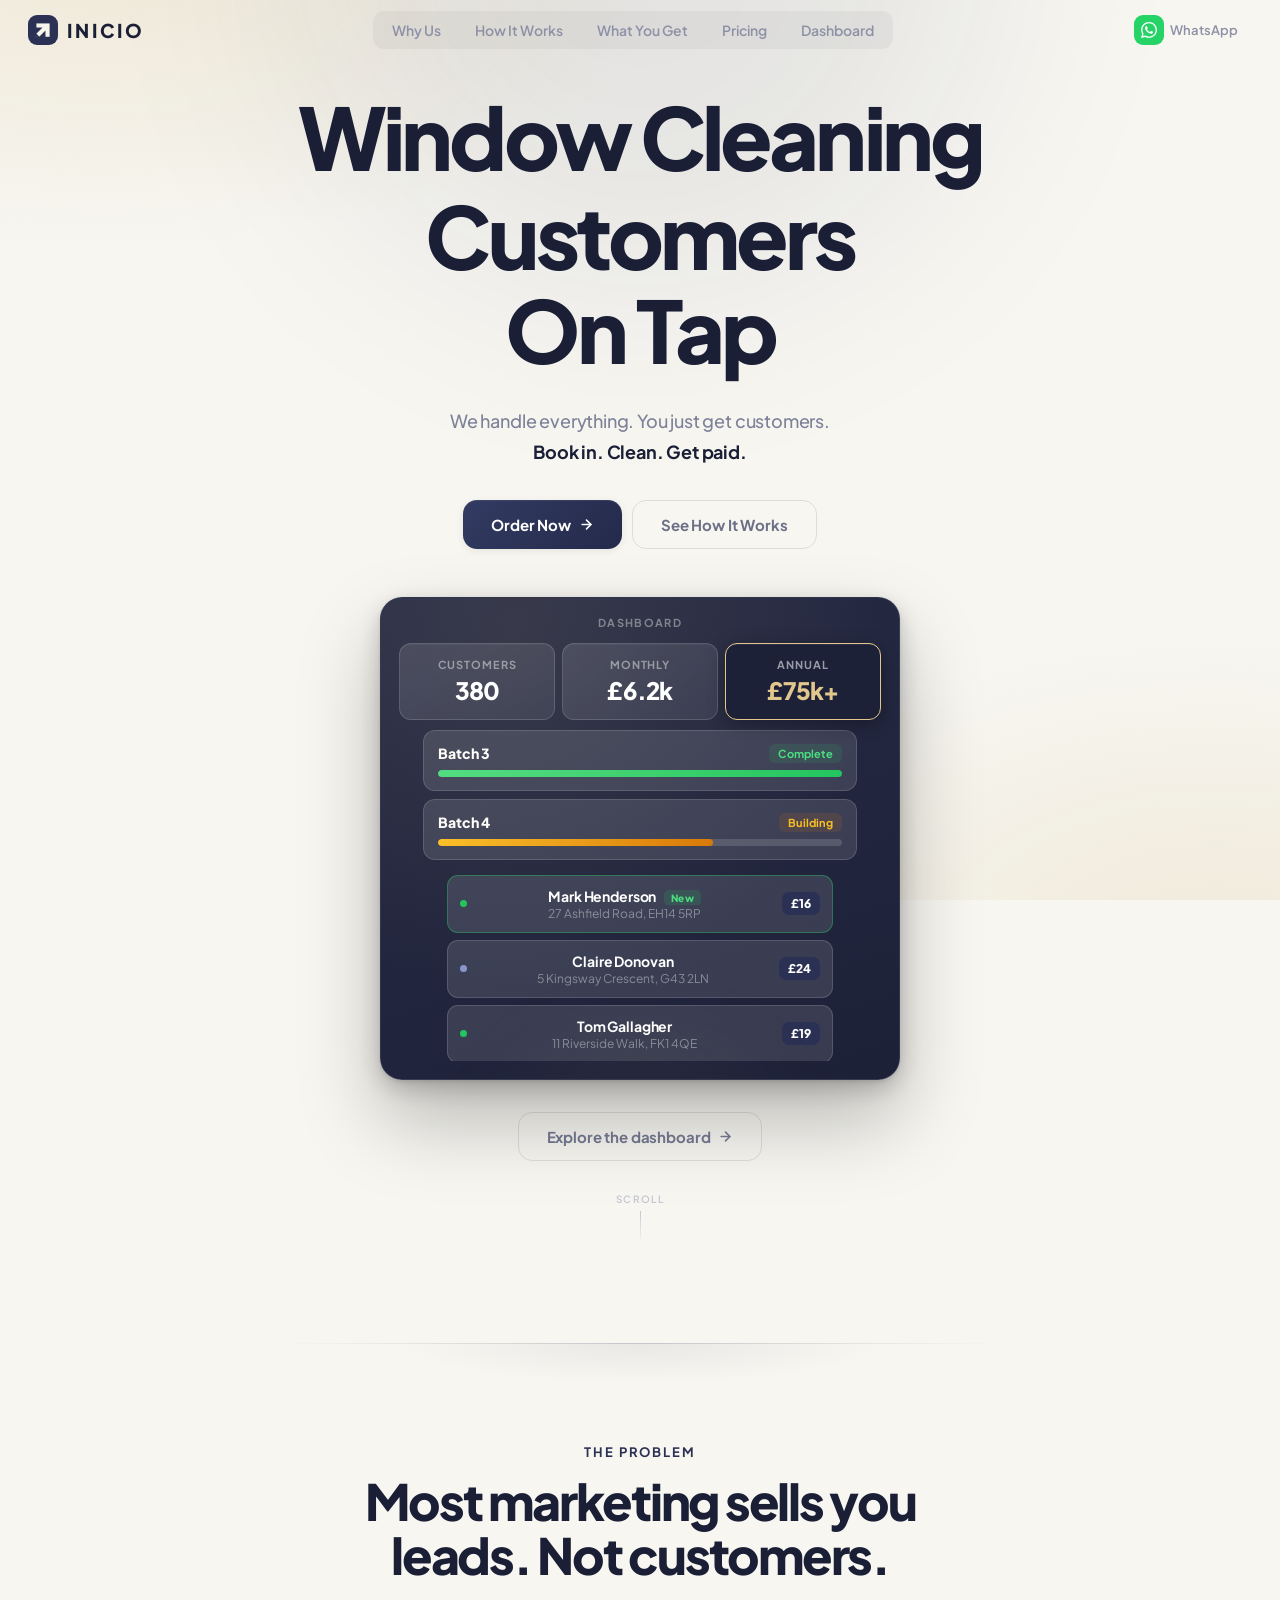
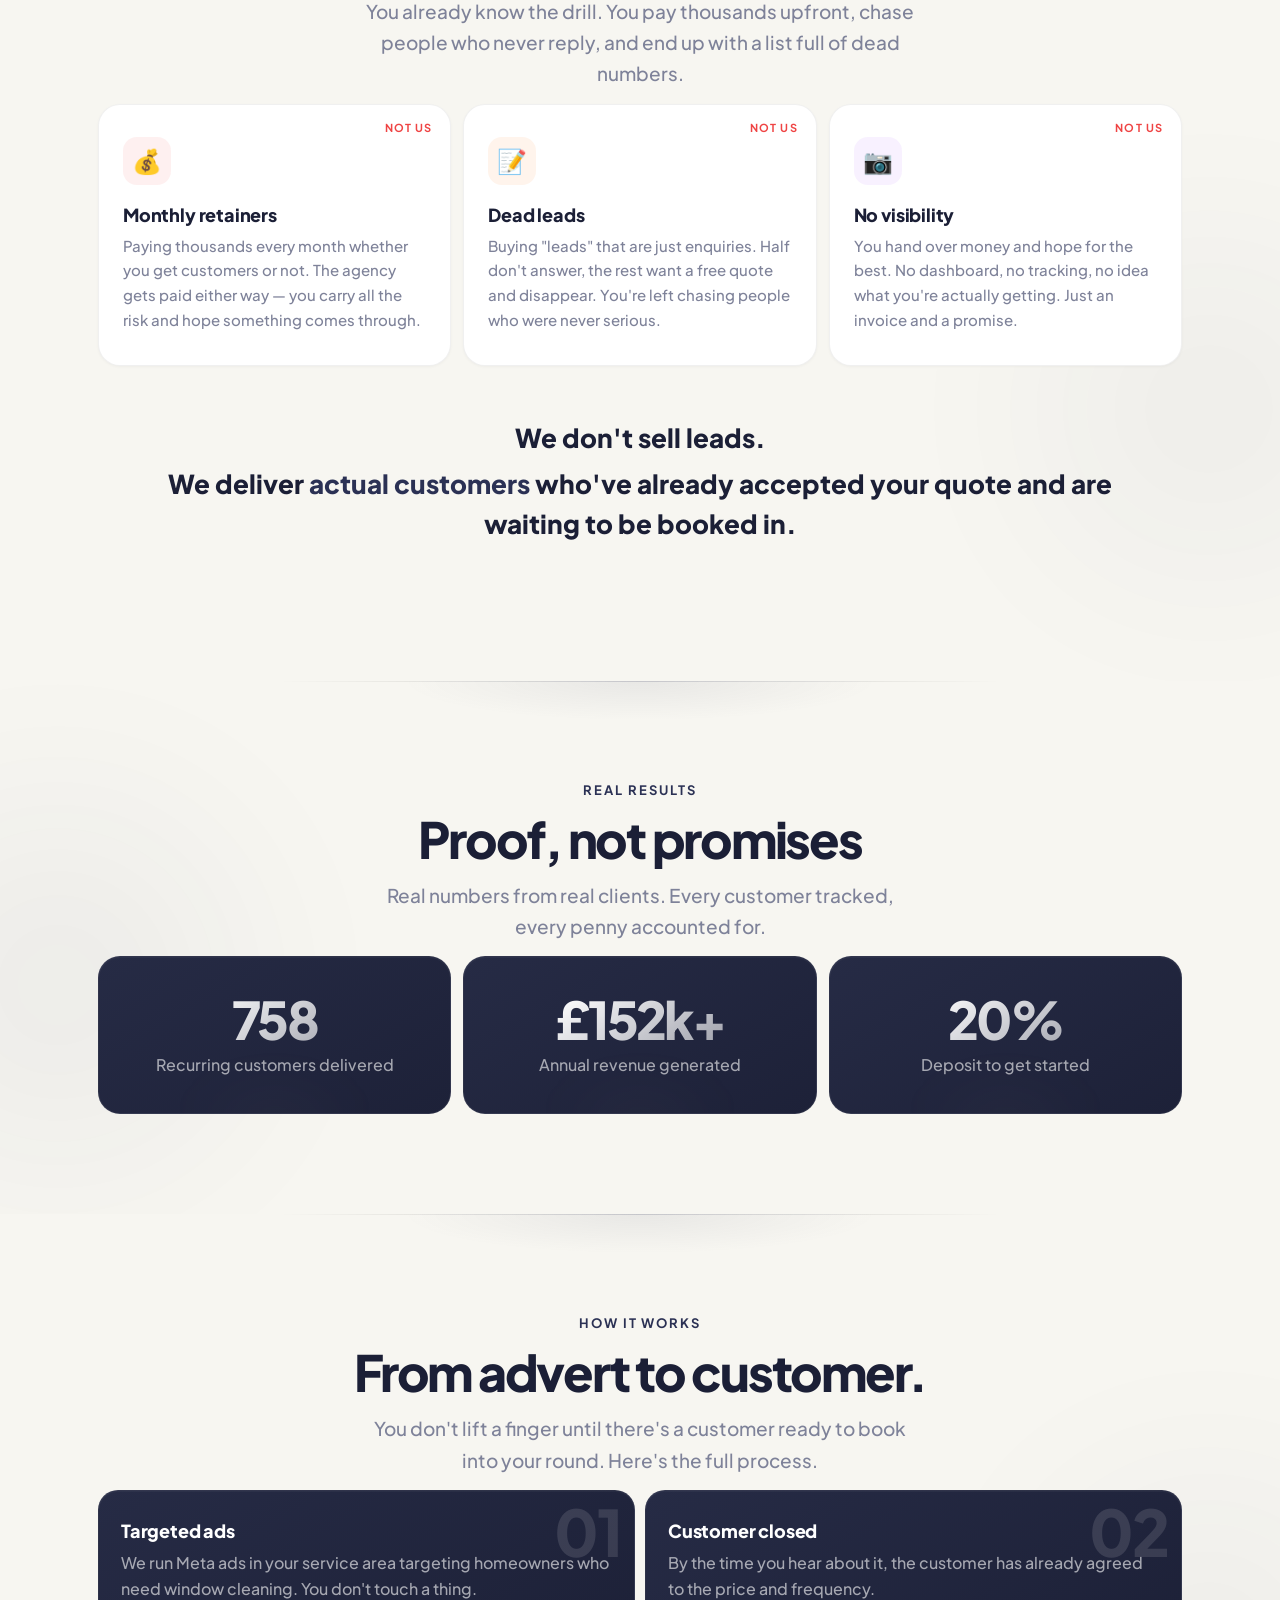
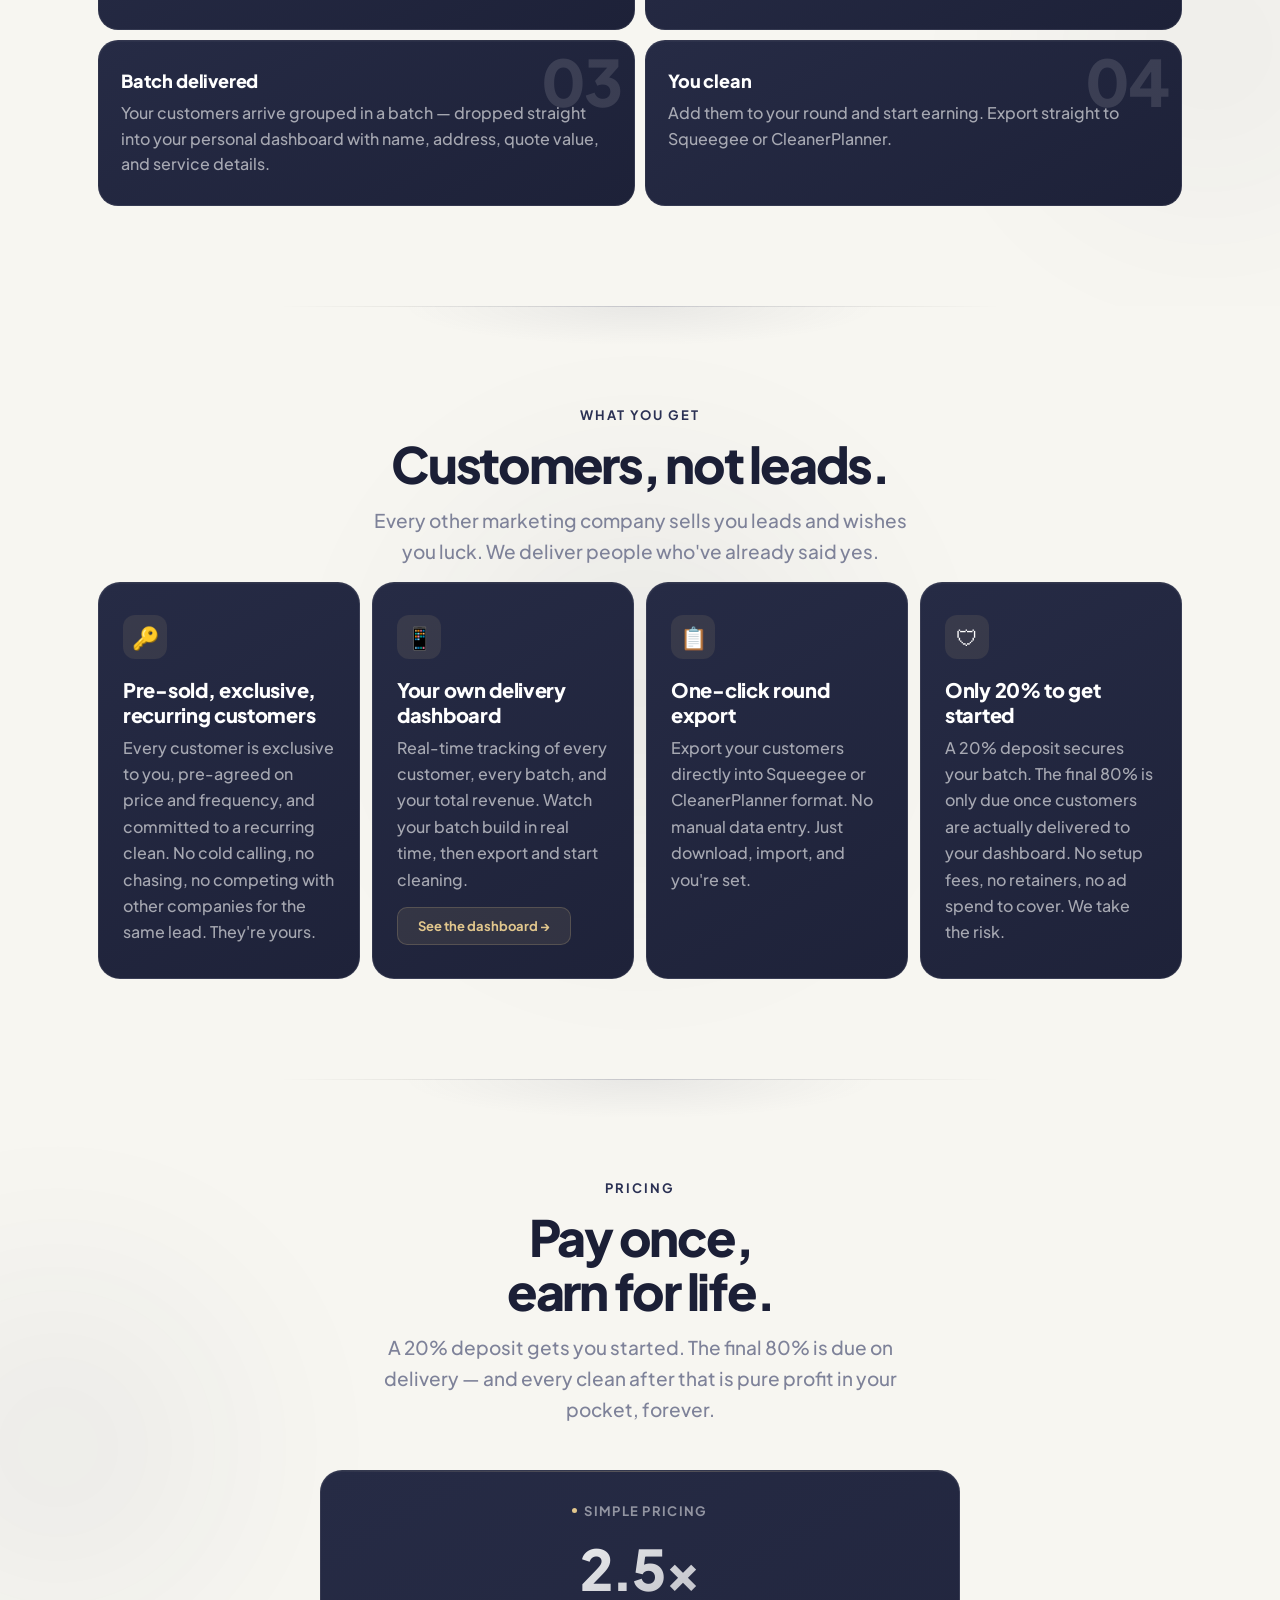
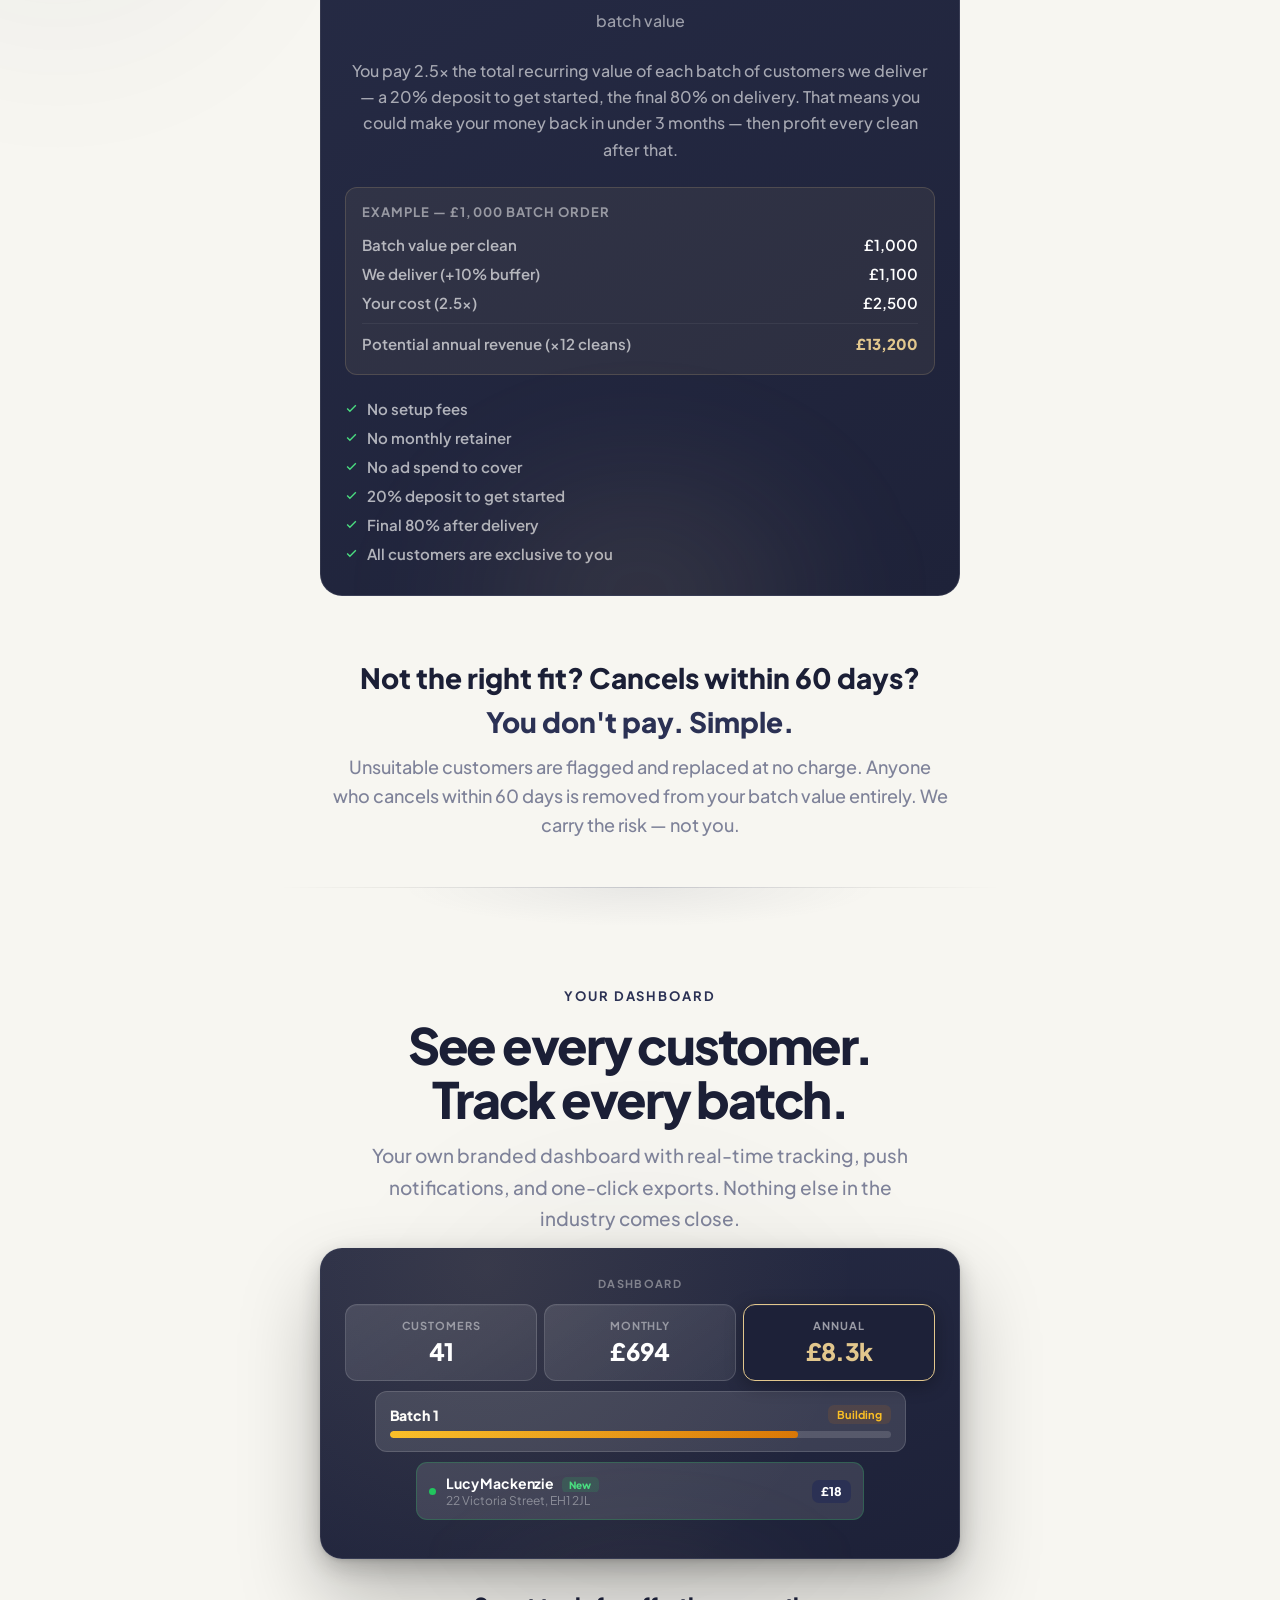
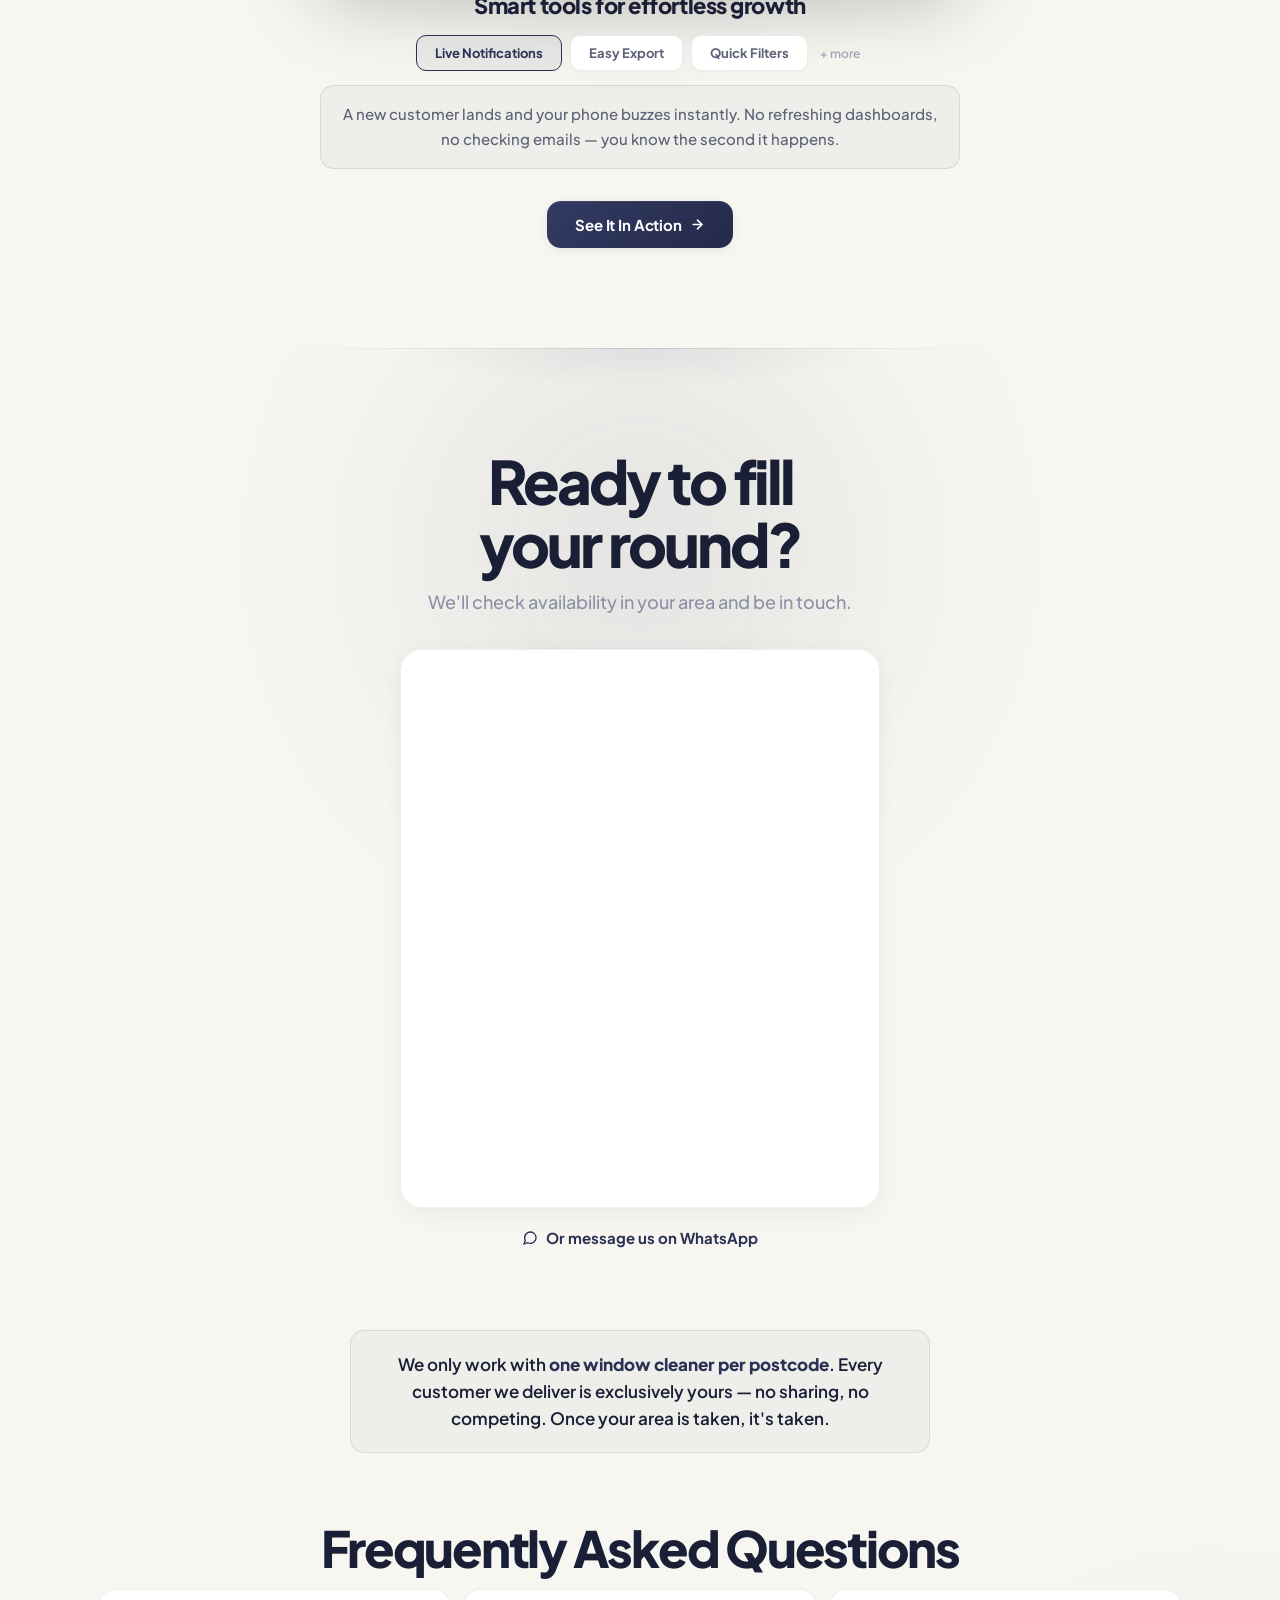
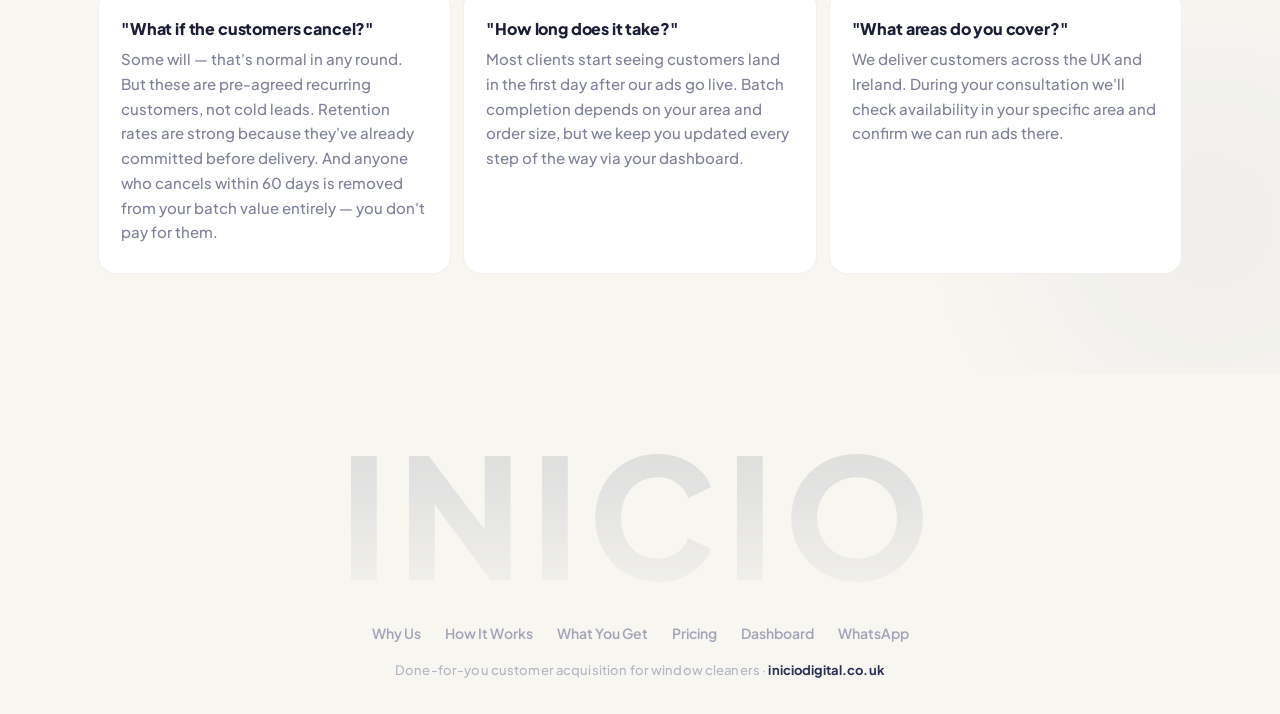
==== commit 1f944f36: "Separate status colours from brand, rework annual revenue tile Fix 1 — status colours are their own " ====
--- a/index.html
+++ b/index.html
@@ -174,7 +174,7 @@
       <div class="hero-leads" id="heroLeads">
         <div class="hero-leads-inner" id="heroLeadsInner">
           <div class="hc-lead hc-lead-new hc-lead-top">
-            <div class="hc-lead-dot" style="background:#e2c78d"></div>
+            <div class="hc-lead-dot" style="background:var(--status-done)"></div>
             <div class="hc-lead-info"><div class="hc-lead-name">Mark Henderson <span class="hc-new-badge">New</span></div><div class="hc-lead-addr">27 Ashfield Road, EH14 5RP</div></div>
             <div class="hc-lead-price">&pound;16</div>
           </div>
@@ -184,7 +184,7 @@
             <div class="hc-lead-price">&pound;24</div>
           </div>
           <div class="hc-lead hc-lead-new">
-            <div class="hc-lead-dot" style="background:#e2c78d"></div>
+            <div class="hc-lead-dot" style="background:var(--status-done)"></div>
             <div class="hc-lead-info"><div class="hc-lead-name">Tom Gallagher</div><div class="hc-lead-addr">11 Riverside Walk, FK1 4QE</div></div>
             <div class="hc-lead-price">&pound;19</div>
           </div>
@@ -378,12 +378,12 @@
           <div class="pc-example-row total"><span>Potential annual revenue (&times;12 cleans)</span><span>&pound;13,200</span></div>
         </div>
         <ul class="pc-list">
-          <li><svg width="13" height="13" viewBox="0 0 24 24" fill="none" stroke="#e2c78d" stroke-width="2.5" aria-hidden="true"><polyline points="20 6 9 17 4 12"/></svg> No setup fees</li>
-          <li><svg width="13" height="13" viewBox="0 0 24 24" fill="none" stroke="#e2c78d" stroke-width="2.5" aria-hidden="true"><polyline points="20 6 9 17 4 12"/></svg> No monthly retainer</li>
-          <li><svg width="13" height="13" viewBox="0 0 24 24" fill="none" stroke="#e2c78d" stroke-width="2.5" aria-hidden="true"><polyline points="20 6 9 17 4 12"/></svg> No ad spend to cover</li>
-          <li><svg width="13" height="13" viewBox="0 0 24 24" fill="none" stroke="#e2c78d" stroke-width="2.5" aria-hidden="true"><polyline points="20 6 9 17 4 12"/></svg> 20% deposit to get started</li>
-          <li><svg width="13" height="13" viewBox="0 0 24 24" fill="none" stroke="#e2c78d" stroke-width="2.5" aria-hidden="true"><polyline points="20 6 9 17 4 12"/></svg> Final 80% after delivery</li>
-          <li><svg width="13" height="13" viewBox="0 0 24 24" fill="none" stroke="#e2c78d" stroke-width="2.5" aria-hidden="true"><polyline points="20 6 9 17 4 12"/></svg> All customers are exclusive to you</li>
+          <li><svg width="13" height="13" viewBox="0 0 24 24" fill="none" stroke="#4ade80" stroke-width="2.5" aria-hidden="true"><polyline points="20 6 9 17 4 12"/></svg> No setup fees</li>
+          <li><svg width="13" height="13" viewBox="0 0 24 24" fill="none" stroke="#4ade80" stroke-width="2.5" aria-hidden="true"><polyline points="20 6 9 17 4 12"/></svg> No monthly retainer</li>
+          <li><svg width="13" height="13" viewBox="0 0 24 24" fill="none" stroke="#4ade80" stroke-width="2.5" aria-hidden="true"><polyline points="20 6 9 17 4 12"/></svg> No ad spend to cover</li>
+          <li><svg width="13" height="13" viewBox="0 0 24 24" fill="none" stroke="#4ade80" stroke-width="2.5" aria-hidden="true"><polyline points="20 6 9 17 4 12"/></svg> 20% deposit to get started</li>
+          <li><svg width="13" height="13" viewBox="0 0 24 24" fill="none" stroke="#4ade80" stroke-width="2.5" aria-hidden="true"><polyline points="20 6 9 17 4 12"/></svg> Final 80% after delivery</li>
+          <li><svg width="13" height="13" viewBox="0 0 24 24" fill="none" stroke="#4ade80" stroke-width="2.5" aria-hidden="true"><polyline points="20 6 9 17 4 12"/></svg> All customers are exclusive to you</li>
         </ul>
       </div>
     </div>
@@ -449,7 +449,7 @@
         <!-- Customer card (cycles through 5) -->
         <div class="dash-customer-wrap">
           <div class="dash-toast show" id="dashCustomer">
-            <div class="dash-toast-dot" style="background:#e2c78d"></div>
+            <div class="dash-toast-dot" style="background:var(--status-done)"></div>
             <div class="dash-toast-info">
               <div class="dash-toast-name">Lucy Mackenzie <span class="hc-new-badge">New</span></div>
               <div class="dash-toast-addr">22 Victoria Street, EH1 2JL</div>
--- a/styles.css
+++ b/styles.css
@@ -15,8 +15,23 @@
   --brand-hover:#3a4270;
   --brand-deep:#1e2340;
   --brand-soft:#8b96cf;   /* light navy, for on-dark detail */
+  /* Sand-gold is DARK-SURFACE ONLY. Against --bg it lands at ~1.5:1 —
+     unreadable. Use it on the navy cards, never on the cream ground. */
   --brand-accent:#e2c78d; /* warm sand-gold, from the logo backdrop */
   --cream:#f1ecdd;        /* warm tint used in backgrounds/glows */
+
+  /* ── Status colours ──────────────────────────────────────────────
+     Fixed hex. Never derived from --brand-*, never re-themed: green
+     means done, amber means in flight, red means problem, and those
+     meanings have to survive any future rebrand. The -soft / -deep
+     variants are the same hue tuned for legibility on dark and light
+     grounds respectively — not different states. */
+  --status-done:#22c55e;
+  --status-done-soft:#4ade80;    /* on dark surfaces */
+  --status-done-deep:#15803d;    /* on light surfaces */
+  --status-progress:#fbbf24;     /* on dark surfaces */
+  --status-progress-deep:#b45309;/* on light surfaces */
+  --status-error:#ef4444;
   --wa:#25d366;
   --card-radius:22px;
   --card-radius-m:18px;
@@ -160,14 +175,15 @@
 .hc-stat{background:linear-gradient(145deg,rgba(255,255,255,.12),rgba(255,255,255,.08));border:1px solid rgba(255,255,255,.14);border-radius:12px;padding:14px 12px;text-align:center;box-shadow:inset 0 1px 0 rgba(255,255,255,.04);position:relative;overflow:hidden}
 .hc-stat::before{content:'';position:absolute;top:0;left:-100%;width:60%;height:100%;background:linear-gradient(90deg,transparent,rgba(255,255,255,.1),transparent);animation:cardShimmer 4s ease-in-out infinite}
 @keyframes cardShimmer{0%{left:-100%}50%,100%{left:150%}}
-.hc-stat.accent{background:linear-gradient(135deg,#4a5490,#333c6b);border-color:transparent;box-shadow:0 4px 16px rgba(43,49,84,.35),inset 0 1px 0 rgba(255,255,255,.12)}
+.hc-stat.accent{background:#1d2138;border:1px solid var(--brand-accent);box-shadow:0 4px 18px rgba(0,0,0,.3),inset 0 1px 0 rgba(255,255,255,.06)}
+.hc-stat.accent .hc-stat-v{color:var(--brand-accent)}
 .hc-stat-l{font-size:11px;font-weight:700;color:rgba(255,255,255,.45);text-transform:uppercase;letter-spacing:.08em;margin-bottom:4px}
 .hc-stat.accent .hc-stat-l{color:rgba(255,255,255,.55)}
 .hc-stat.accent::after{content:'';position:absolute;top:0;left:-100%;width:60%;height:100%;background:linear-gradient(90deg,transparent,rgba(255,255,255,.12),transparent);animation:accentShimmer 3s ease-in-out infinite}
 @keyframes accentShimmer{0%{left:-100%}50%,100%{left:150%}}
-.hc-new-badge{font-size:10px;font-weight:800;color:#e2c78d;background:rgba(226,199,141,.15);padding:2px 7px;border-radius:5px;margin-left:6px;letter-spacing:.02em;animation:newPulse 2s ease-in-out infinite}
+.hc-new-badge{font-size:10px;font-weight:800;color:var(--status-done-soft);background:rgba(34,197,94,.15);padding:2px 7px;border-radius:5px;margin-left:6px;letter-spacing:.02em;animation:newPulse 2s ease-in-out infinite}
 @keyframes newPulse{0%,100%{opacity:1}50%{opacity:.5}}
-.hc-lead-new{border-color:rgba(226,199,141,.25)}
+.hc-lead-new{border-color:rgba(34,197,94,.25)}
 .hc-stat-v{font-size:24px;font-weight:900;letter-spacing:-.03em;color:#fff}
 @media(max-width:768px){.hc-stat{padding:12px 10px}.hc-stat-v{font-size:22px}.hc-stat-l{font-size:11px}}
 
@@ -176,19 +192,19 @@
 .hc-progress-top{display:flex;justify-content:space-between;align-items:center;margin-bottom:7px}
 .hc-progress-title{font-size:14px;font-weight:800;color:#fff;letter-spacing:-.01em}
 .hc-badge{font-size:11px;font-weight:700;padding:3px 9px;border-radius:6px}
-.hc-badge--done{background:rgba(226,199,141,.12);color:#e2c78d}
-.hc-badge--building{background:rgba(217,119,6,.12);color:#fbbf24}
+.hc-badge--done{background:rgba(34,197,94,.12);color:var(--status-done-soft)}
+.hc-badge--building{background:rgba(217,119,6,.12);color:var(--status-progress)}
 .hc-bar{height:7px;background:rgba(255,255,255,.14);border-radius:4px;overflow:hidden}
 .hc-bar-fill{height:100%;border-radius:4px;transition:width 2s var(--ease)}
-.hc-bar-fill--done{background:linear-gradient(90deg,#e2c78d,#8b96cf)}
-.hc-bar-fill--building{background:linear-gradient(90deg,#fbbf24,#d97706)}
+.hc-bar-fill--done{background:linear-gradient(90deg,var(--status-done-soft),var(--status-done))}
+.hc-bar-fill--building{background:linear-gradient(90deg,var(--status-progress),#d97706)}
 @media(max-width:768px){.hc-progress{padding:11px 12px}.hc-progress-title{font-size:13px}.hc-badge{font-size:10px;padding:2px 7px}}
 
 .hero-leads{overflow:hidden;position:relative}
 .hero-leads-inner{transition:transform .5s var(--ease)}
 .hc-lead{display:flex;align-items:center;gap:10px;background:rgba(255,255,255,.12);border:1px solid rgba(255,255,255,.14);border-radius:11px;padding:11px 12px;margin:7px 10% 0}
 @media(max-width:768px){.hc-lead{margin:5px 8% 0;padding:8px 10px;gap:8px}.hc-lead-name{font-size:12px}.hc-lead-addr{font-size:10px}.hc-lead-price{font-size:10px;padding:3px 7px}}
-.hc-lead-top{border-color:rgba(226,199,141,.4)}
+.hc-lead-top{border-color:rgba(34,197,94,.4)}
 .hc-lead-dot{width:7px;height:7px;border-radius:50%;flex-shrink:0}
 .hc-lead-info{flex:1;min-width:0}
 .hc-lead-name{font-size:14px;font-weight:700;color:#fff;white-space:nowrap;overflow:hidden;text-overflow:ellipsis;letter-spacing:-.01em}
@@ -233,7 +249,7 @@
 .pain-card{background:#fff;border:1px solid rgba(0,0,0,.06);border-radius:var(--card-radius);padding:32px 24px;color:var(--ink);position:relative;overflow:hidden;transition:transform .5s var(--ease),border-color .5s;box-shadow:0 1px 3px rgba(0,0,0,.04)}
 .pain-card:hover{transform:translateY(-2px);border-color:rgba(0,0,0,.1)}
 @media(max-width:768px){.pain-card{padding:24px 20px;border-radius:18px}.pain-card:hover{transform:none;border-color:rgba(0,0,0,.06)}}
-.pain-x{position:absolute;top:16px;right:18px;font-size:11px;font-weight:700;color:#ef4444;text-transform:uppercase;letter-spacing:.1em}
+.pain-x{position:absolute;top:16px;right:18px;font-size:11px;font-weight:700;color:var(--status-error);text-transform:uppercase;letter-spacing:.1em}
 .pain-icon{width:48px;height:48px;border-radius:14px;display:flex;align-items:center;justify-content:center;font-size:24px;margin-bottom:18px}
 .pain-icon--red{background:rgba(239,68,68,.08)}
 .pain-icon--orange{background:rgba(249,115,22,.08)}
@@ -357,11 +373,11 @@
 .dash-bar{transition:width 1.2s var(--ease)}
 .dash-customer-wrap{position:relative;overflow:hidden;padding:0 12%;margin-bottom:10px}
 @media(max-width:480px){.dash-customer-wrap{padding:0 3%}}
-.dash-toast{display:flex;align-items:center;gap:10px;background:rgba(255,255,255,.12);border:1px solid rgba(226,199,141,.25);border-radius:11px;padding:11px 12px;opacity:1;transform:translateX(0);transition:opacity .4s ease,transform .4s var(--ease);will-change:transform,opacity}
+.dash-toast{display:flex;align-items:center;gap:10px;background:rgba(255,255,255,.12);border:1px solid rgba(34,197,94,.25);border-radius:11px;padding:11px 12px;opacity:1;transform:translateX(0);transition:opacity .4s ease,transform .4s var(--ease);will-change:transform,opacity}
 .dash-toast.out{position:absolute;top:0;left:0;right:0;opacity:0;transform:translateX(100%)}
 .dash-toast.entering{position:absolute;top:0;left:0;right:0;opacity:0;transform:translateX(-100%)}
 .dash-toast.enter{position:relative;opacity:1;transform:translateX(0)}
-.dash-toast-dot{width:7px;height:7px;border-radius:50%;background:#e2c78d;flex-shrink:0;animation:pulse 2s ease-in-out infinite}
+.dash-toast-dot{width:7px;height:7px;border-radius:50%;background:var(--status-done);flex-shrink:0;animation:pulse 2s ease-in-out infinite}
 .dash-toast-info{flex:1;min-width:0}
 .dash-toast-name{font-size:14px;font-weight:700;color:#fff;white-space:nowrap;overflow:hidden;text-overflow:ellipsis;letter-spacing:-.01em}
 .dash-toast-addr{font-size:12px;color:rgba(255,255,255,.4);margin-top:1px;white-space:nowrap;overflow:hidden;text-overflow:ellipsis}
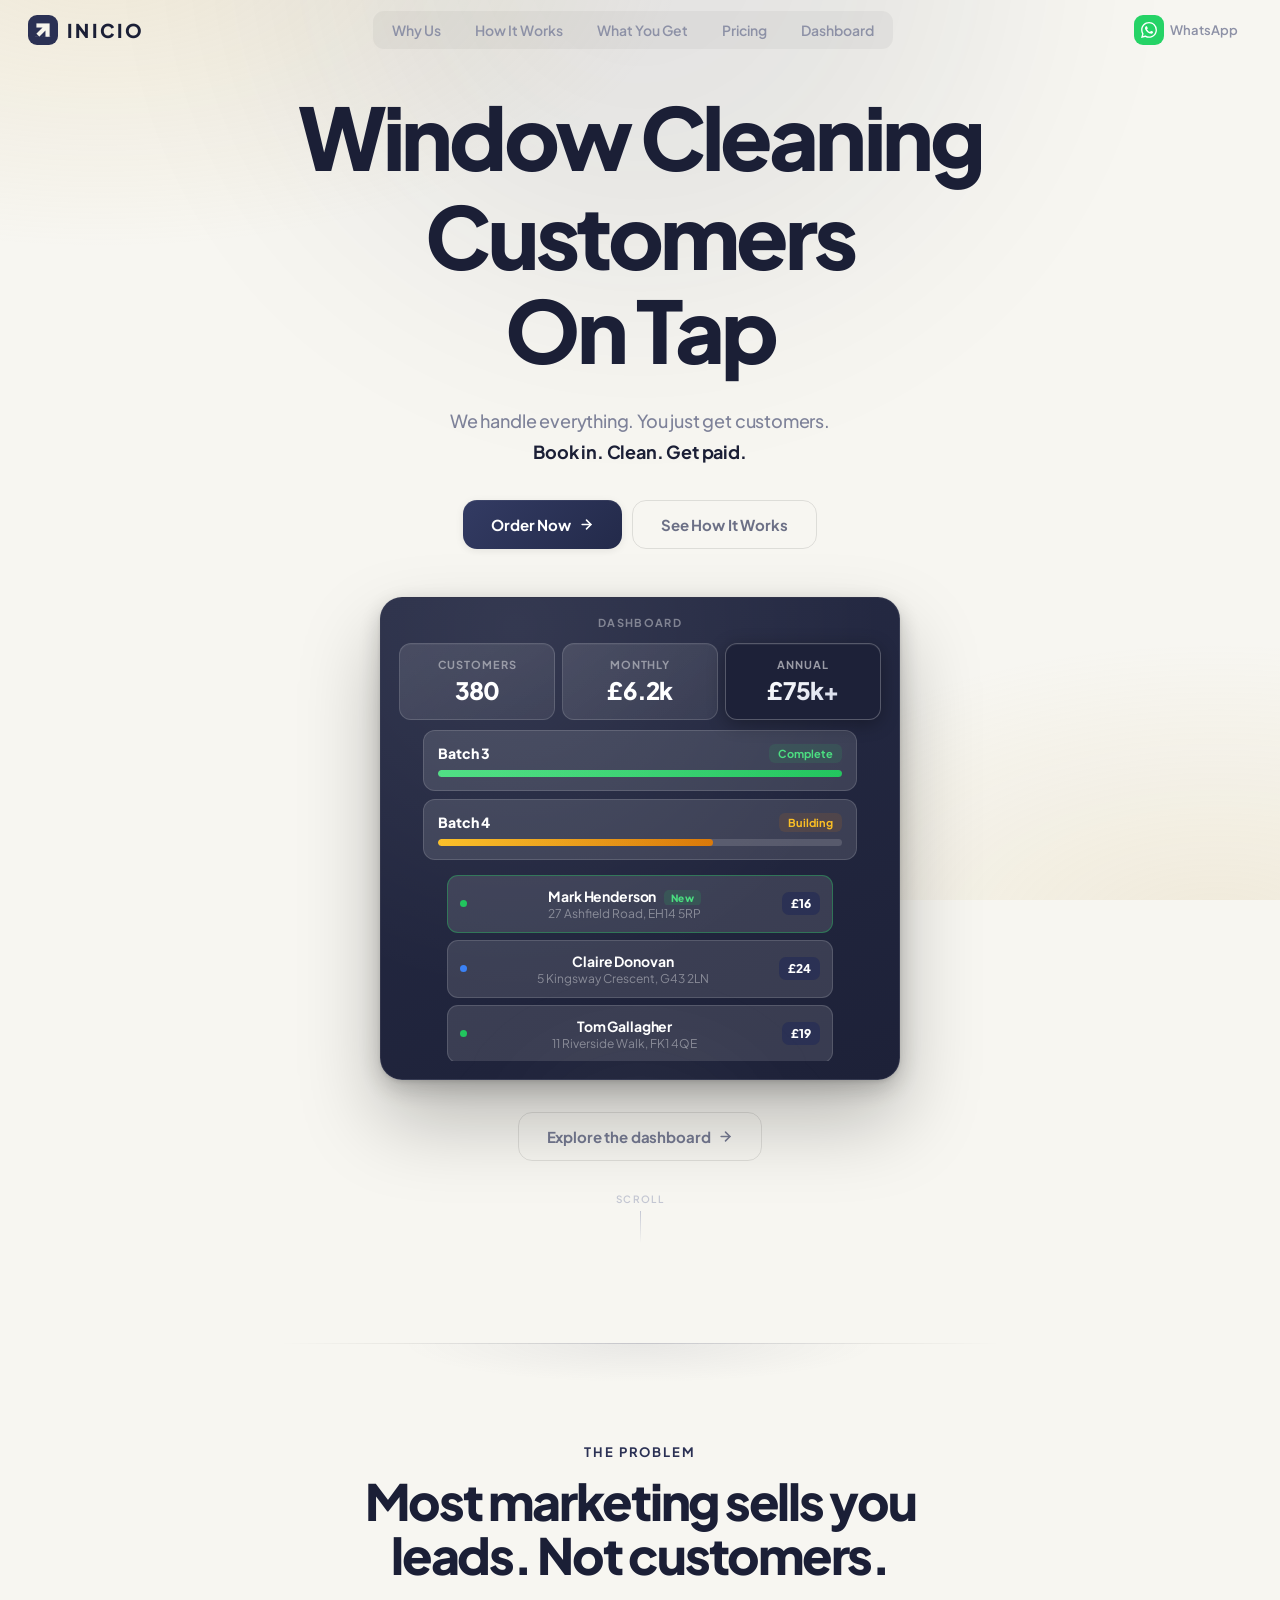
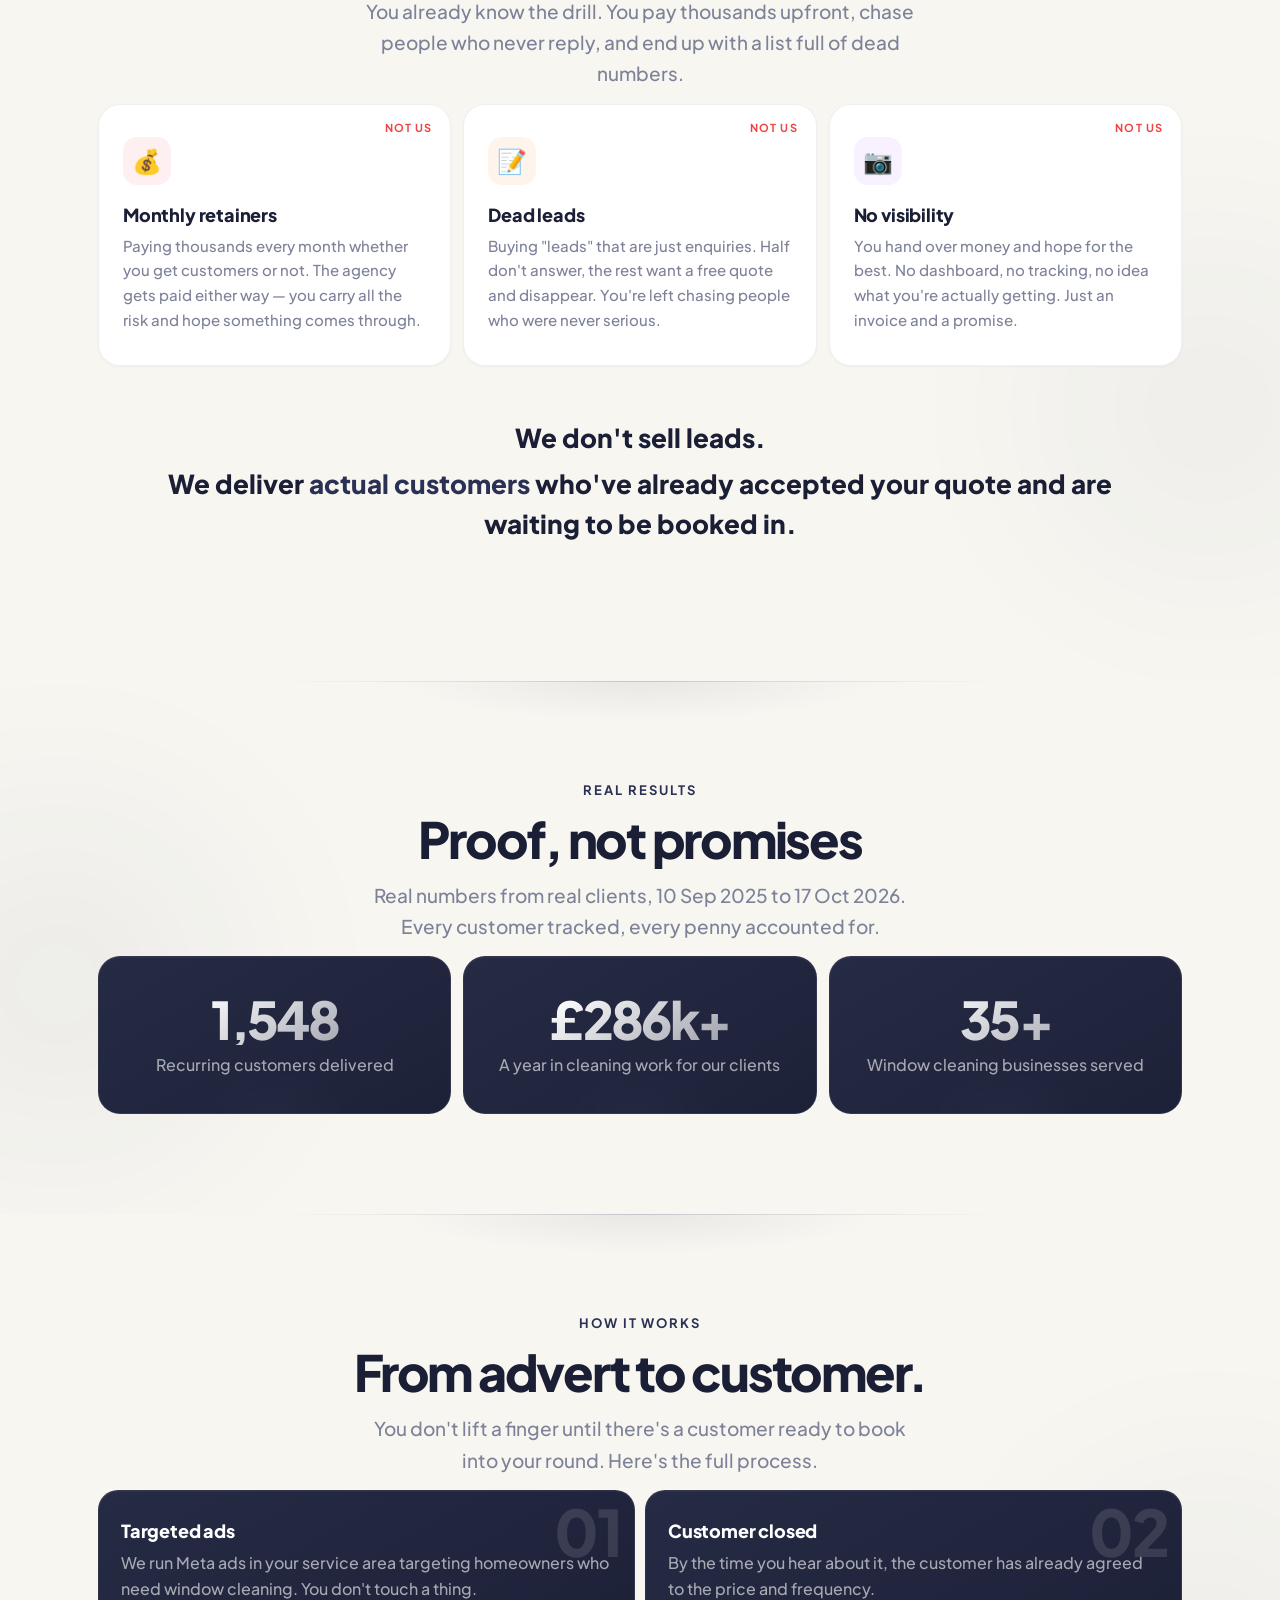
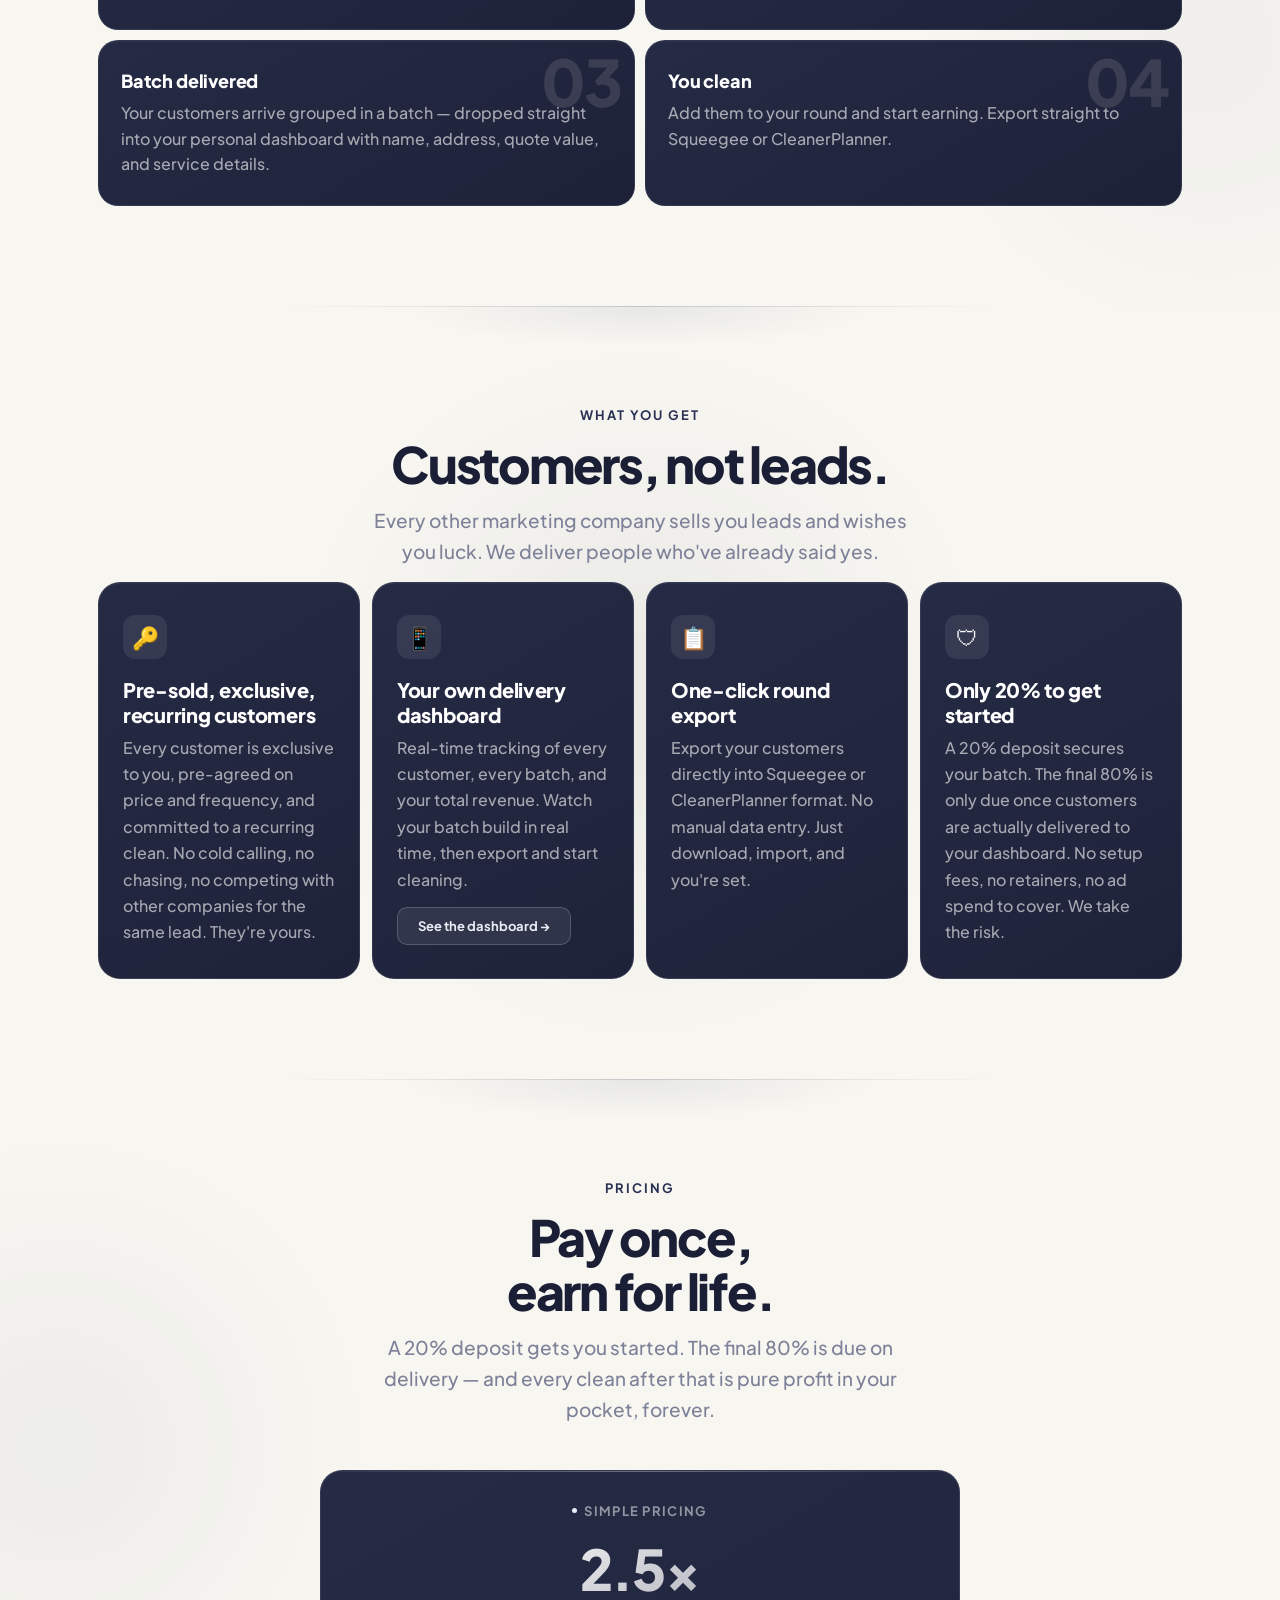
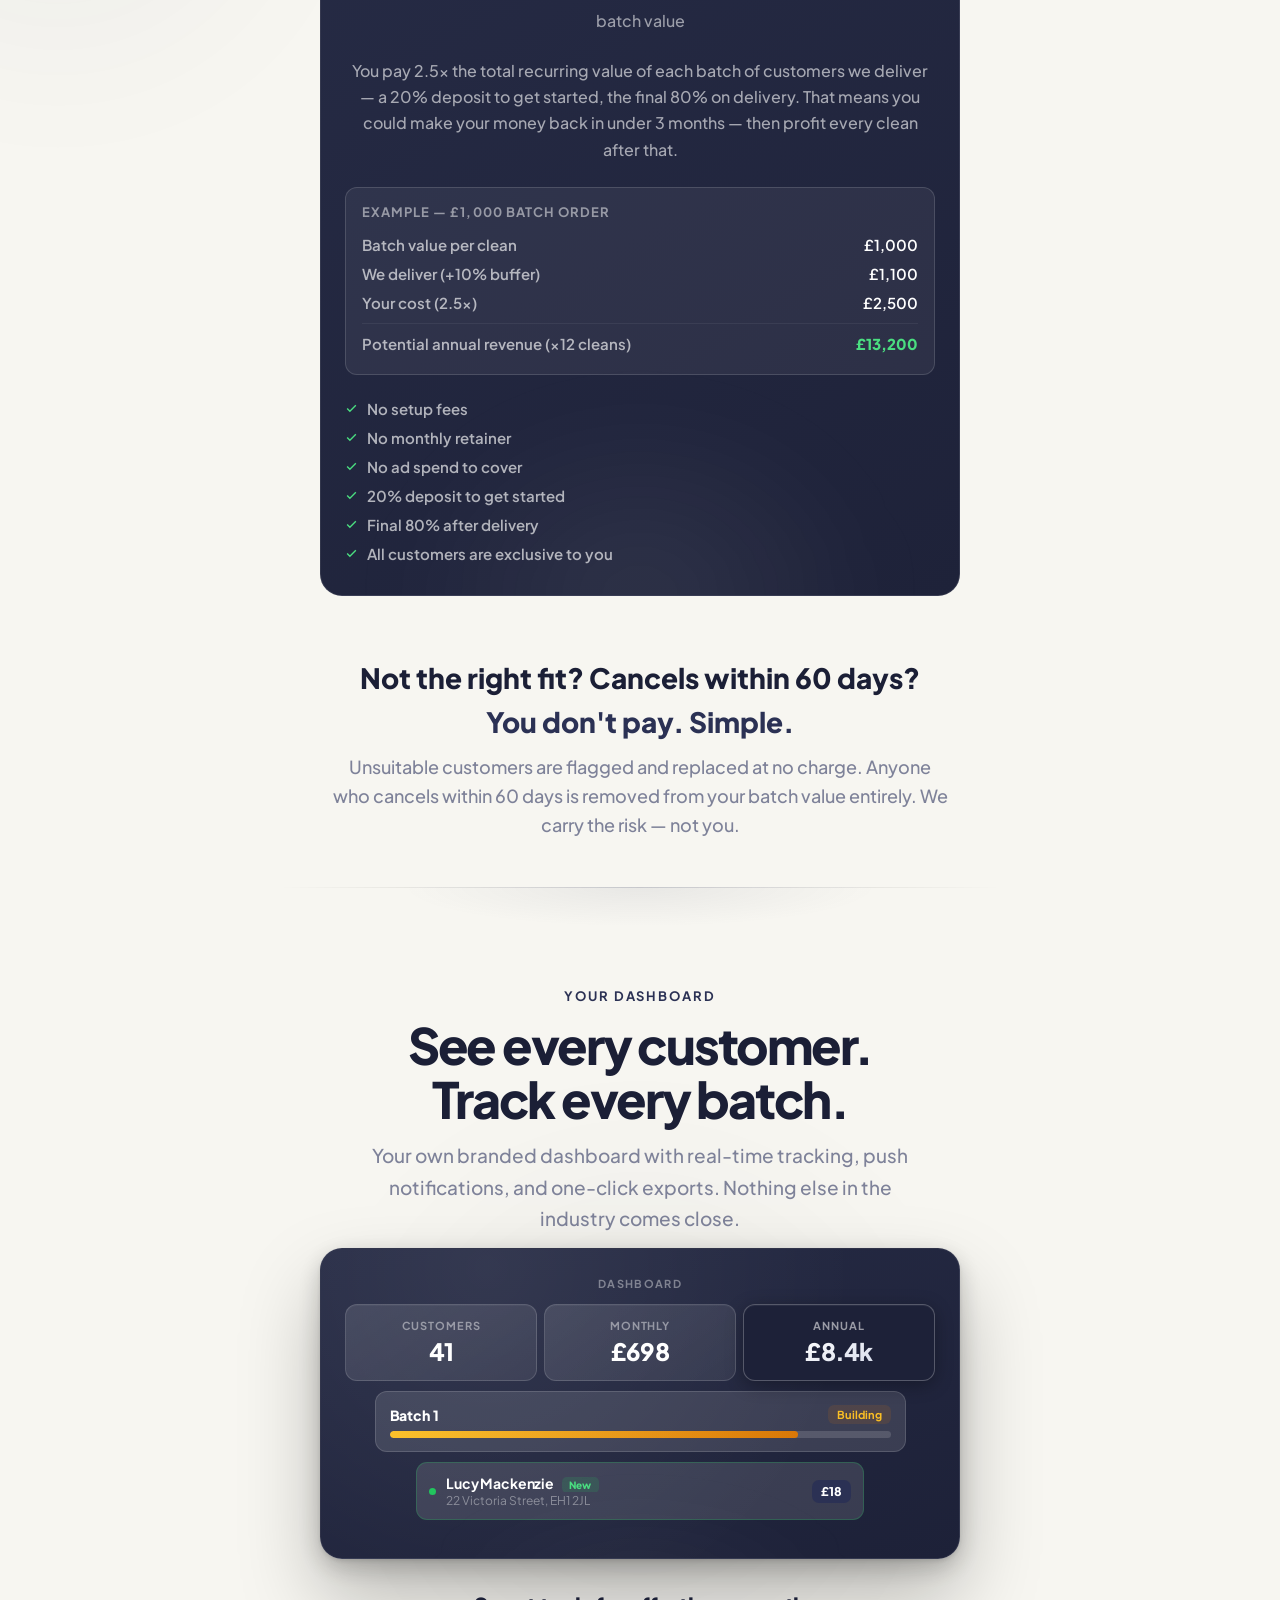
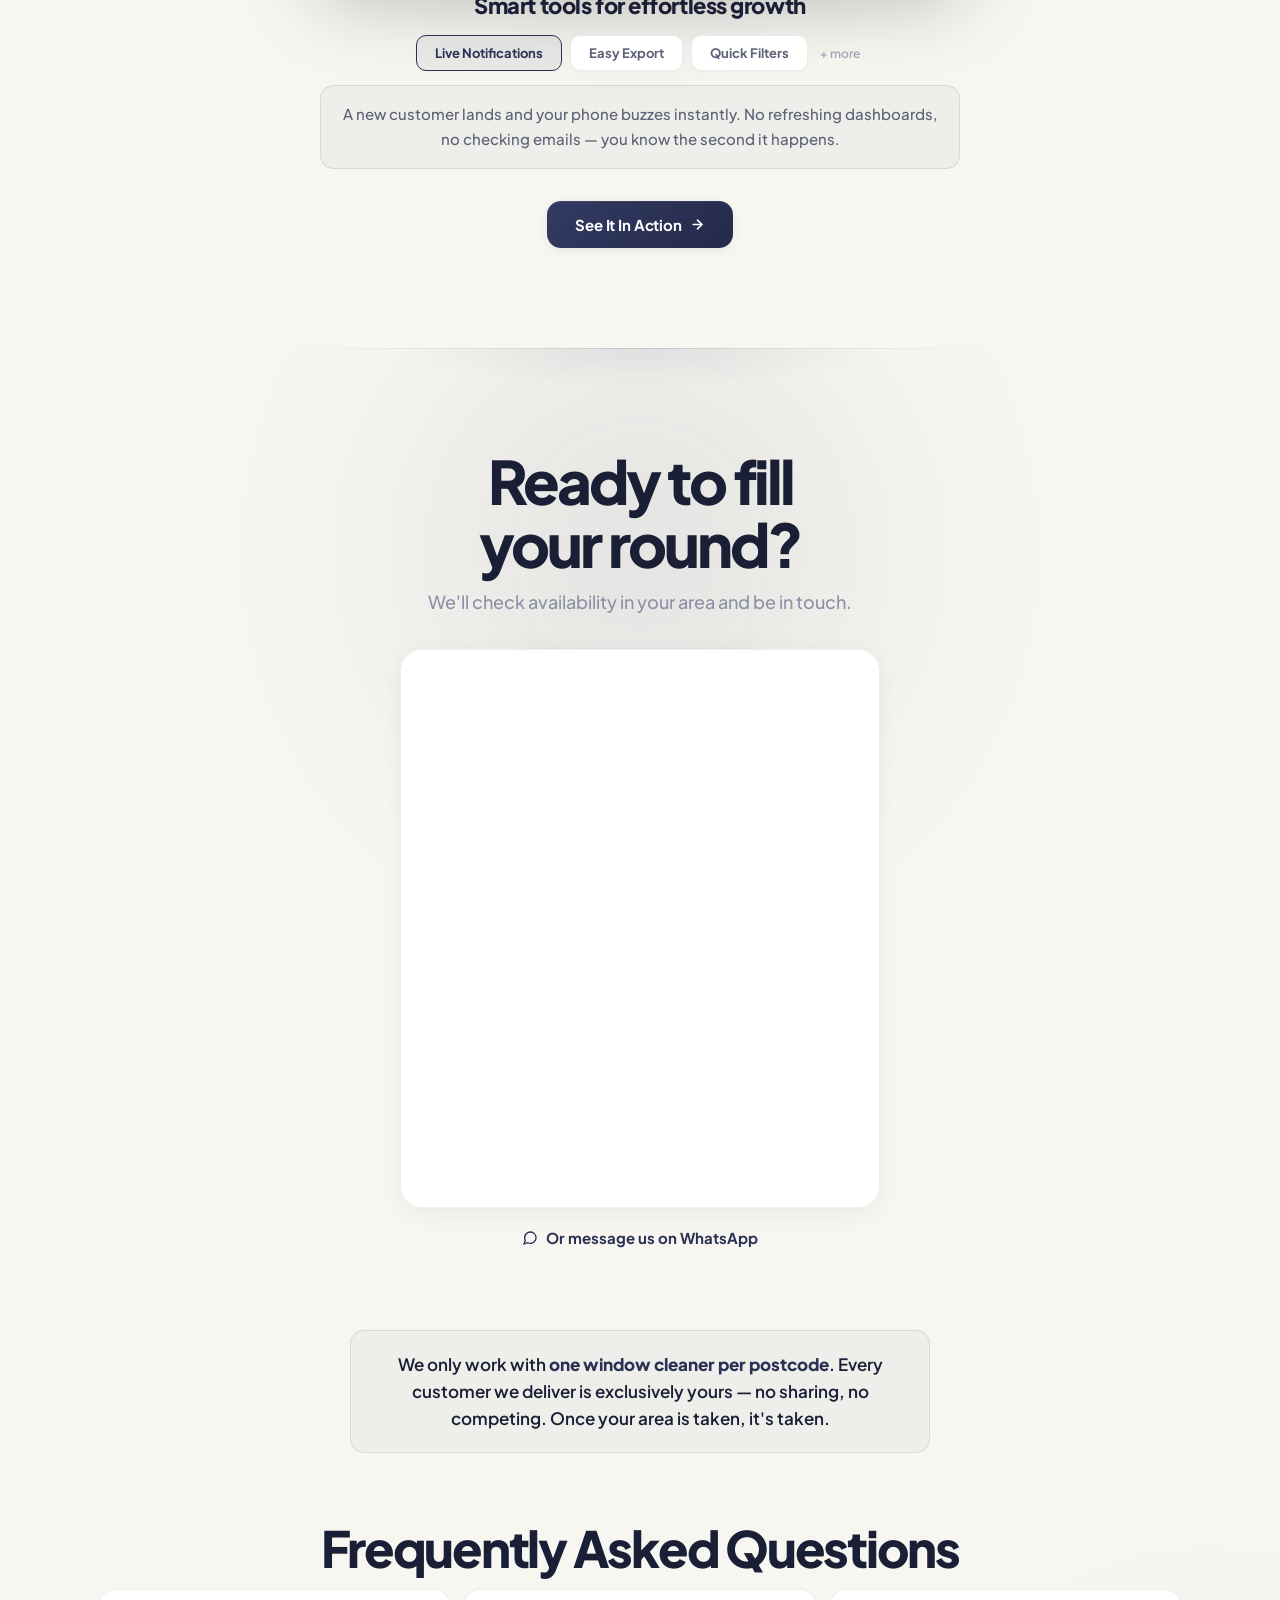
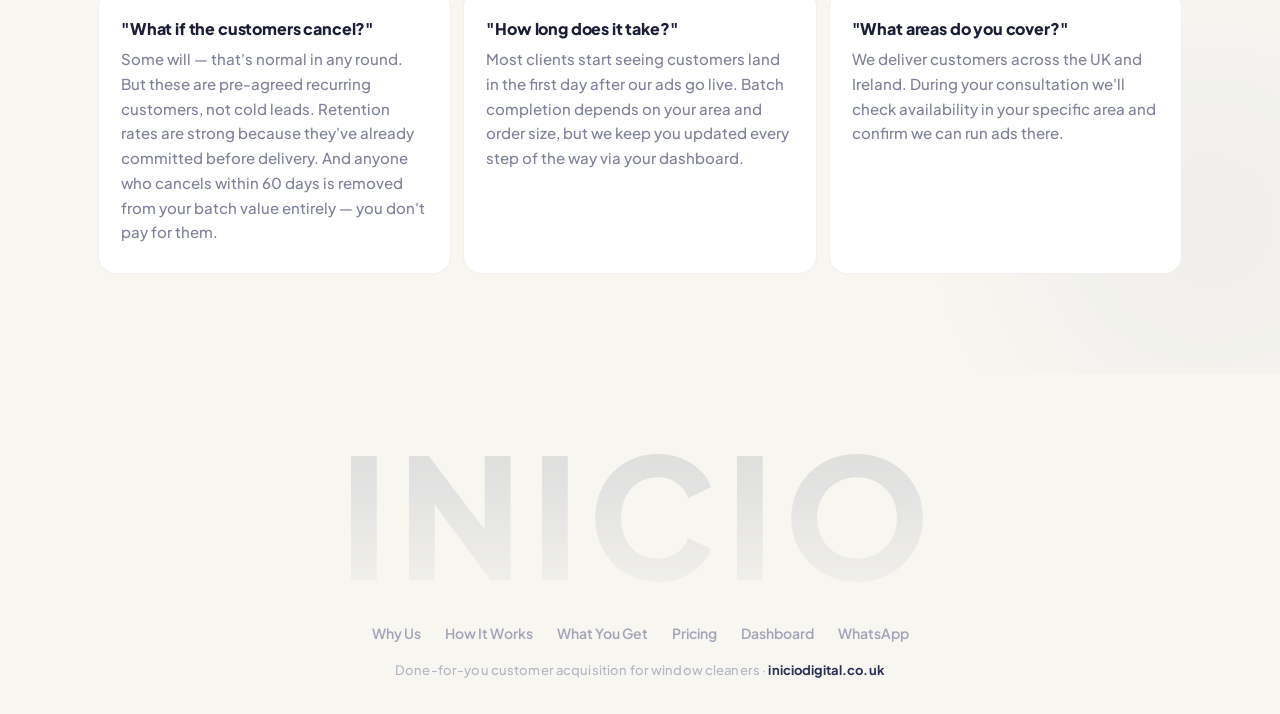
==== commit 1ef183b9: "Update impact figures to verified numbers (10 Sep 2025 - 17 Oct 2026) - 769 -> 1,570 recurring custo" ====
--- a/index.html
+++ b/index.html
@@ -14,8 +14,8 @@
 <meta property="og:url" content="https://www.iniciodigital.co.uk/">
 <meta property="og:title" content="Window Cleaning Customers On Tap — Inicio Digital">
 <meta property="og:description" content="Done-for-you customer acquisition for window cleaners. We deliver recurring customers who've accepted your quote and are ready to book in. No retainers. No setup fees. 20% deposit to start, the final 80% on delivery.">
-<meta property="og:image" content="https://www.iniciodigital.co.uk/og-preview.png?v=3">
-<meta property="og:image:secure_url" content="https://www.iniciodigital.co.uk/og-preview.png?v=3">
+<meta property="og:image" content="https://www.iniciodigital.co.uk/og-preview.png?v=2">
+<meta property="og:image:secure_url" content="https://www.iniciodigital.co.uk/og-preview.png?v=2">
 <meta property="og:image:type" content="image/png">
 <meta property="og:image:width" content="1200">
 <meta property="og:image:height" content="630">
@@ -25,9 +25,9 @@
 <meta name="twitter:card" content="summary_large_image">
 <meta name="twitter:title" content="Window Cleaning Customers On Tap — Inicio Digital">
 <meta name="twitter:description" content="Done-for-you customer acquisition for window cleaners. We deliver recurring customers who've accepted your quote and are ready to book in.">
-<meta name="twitter:image" content="https://www.iniciodigital.co.uk/og-preview.png?v=3">
-
-<meta name="theme-color" content="#f7f6f1">
+<meta name="twitter:image" content="https://www.iniciodigital.co.uk/og-preview.png?v=2">
+
+<meta name="theme-color" content="#f5f5f3">
 <link rel="icon" href="/favicon.svg" type="image/svg+xml">
 <link rel="apple-touch-icon" href="/favicon.png">
 <link rel="preconnect" href="https://fonts.googleapis.com">
@@ -174,17 +174,17 @@
       <div class="hero-leads" id="heroLeads">
         <div class="hero-leads-inner" id="heroLeadsInner">
           <div class="hc-lead hc-lead-new hc-lead-top">
-            <div class="hc-lead-dot" style="background:var(--status-done)"></div>
+            <div class="hc-lead-dot" style="background:#22c55e"></div>
             <div class="hc-lead-info"><div class="hc-lead-name">Mark Henderson <span class="hc-new-badge">New</span></div><div class="hc-lead-addr">27 Ashfield Road, EH14 5RP</div></div>
             <div class="hc-lead-price">&pound;16</div>
           </div>
           <div class="hc-lead hc-lead-new">
-            <div class="hc-lead-dot" style="background:#8b96cf"></div>
+            <div class="hc-lead-dot" style="background:#3b82f6"></div>
             <div class="hc-lead-info"><div class="hc-lead-name">Claire Donovan</div><div class="hc-lead-addr">5 Kingsway Crescent, G43 2LN</div></div>
             <div class="hc-lead-price">&pound;24</div>
           </div>
           <div class="hc-lead hc-lead-new">
-            <div class="hc-lead-dot" style="background:var(--status-done)"></div>
+            <div class="hc-lead-dot" style="background:#22c55e"></div>
             <div class="hc-lead-info"><div class="hc-lead-name">Tom Gallagher</div><div class="hc-lead-addr">11 Riverside Walk, FK1 4QE</div></div>
             <div class="hc-lead-price">&pound;19</div>
           </div>
@@ -253,20 +253,20 @@
     <div class="section-header rv">
       <p class="section-label">Real Results</p>
       <h2 class="section-title">Proof, not promises</h2>
-      <p class="section-sub">Real numbers from real clients. Every customer tracked, every penny accounted for.</p>
+      <p class="section-sub">Real numbers from real clients, 10 Sep 2025 to 17 Oct 2026. Every customer tracked, every penny accounted for.</p>
     </div>
     <div class="impact-grid">
       <div class="impact-card rv rv-d1">
-        <div class="impact-num" data-target="769">769</div>
+        <div class="impact-num" data-target="1570">1,570</div>
         <div class="impact-desc">Recurring customers delivered</div>
       </div>
       <div class="impact-card rv rv-d2">
-        <div class="impact-num">&pound;152k+</div>
-        <div class="impact-desc">Annual revenue generated</div>
+        <div class="impact-num">&pound;286k+</div>
+        <div class="impact-desc">A year in cleaning work for our clients</div>
       </div>
       <div class="impact-card rv rv-d3">
-        <div class="impact-num">20%</div>
-        <div class="impact-desc">Deposit to get started</div>
+        <div class="impact-num">35+</div>
+        <div class="impact-desc">Window cleaning businesses served</div>
       </div>
     </div>
   </div>
@@ -449,7 +449,7 @@
         <!-- Customer card (cycles through 5) -->
         <div class="dash-customer-wrap">
           <div class="dash-toast show" id="dashCustomer">
-            <div class="dash-toast-dot" style="background:var(--status-done)"></div>
+            <div class="dash-toast-dot" style="background:#22c55e"></div>
             <div class="dash-toast-info">
               <div class="dash-toast-name">Lucy Mackenzie <span class="hc-new-badge">New</span></div>
               <div class="dash-toast-addr">22 Victoria Street, EH1 2JL</div>
--- a/styles.css
+++ b/styles.css
@@ -15,9 +15,13 @@
   --brand-hover:#3a4270;
   --brand-deep:#1e2340;
   --brand-soft:#8b96cf;   /* light navy, for on-dark detail */
-  /* Sand-gold is DARK-SURFACE ONLY. Against --bg it lands at ~1.5:1 —
-     unreadable. Use it on the navy cards, never on the cream ground. */
-  --brand-accent:#e2c78d; /* warm sand-gold, from the logo backdrop */
+  /* Metallic silver accent. DARK-SURFACE ONLY — it is white-derived, so
+     it disappears entirely on the cream ground. Highlight figures take
+     --accent-sheen as a background-clip gradient; flat marks (dots,
+     borders, tints) take --brand-accent or plain white-alpha. */
+  --brand-accent:#e9ecf5; /* flat silver, for small marks */
+  --accent-sheen:linear-gradient(145deg,#fff 20%,rgba(255,255,255,.45));
+  --accent-sheen-sm:linear-gradient(150deg,#fff 20%,#cdd3e6 95%);
   --cream:#f1ecdd;        /* warm tint used in backgrounds/glows */
 
   /* ── Status colours ──────────────────────────────────────────────
@@ -38,6 +42,15 @@
   --ease:cubic-bezier(.22,1,.36,1);
   --ease-spring:cubic-bezier(.34,1.56,.64,1);
 }
+
+/* Silver sheen — the accent treatment for headline figures. Text only:
+   it is a clipped gradient, so borders, dots and tints use white-alpha
+   instead. Dark surfaces only. */
+.impact-num,.pc-price-val,.hc-stat.accent .hc-stat-v{background:var(--accent-sheen);-webkit-background-clip:text;-webkit-text-fill-color:transparent;background-clip:text;color:transparent}
+/* At display sizes the fade to 45% white reads as polished metal; at
+   24px it just reads dim, and dimmer than the plain white siblings it is
+   meant to outrank. Small figures tilt cool instead of transparent. */
+.hc-stat.accent .hc-stat-v{background-image:var(--accent-sheen-sm)}
 
 *{margin:0;padding:0;box-sizing:border-box}
 html{-webkit-font-smoothing:antialiased;-moz-osx-font-smoothing:grayscale;scroll-behavior:smooth}
@@ -163,8 +176,8 @@
 .hero-card-wrap{width:100%;max-width:520px;perspective:800px}
 @media(max-width:768px){.hero-card-wrap{max-width:calc(100% + 16px);margin-left:-8px;margin-right:-8px}}
 .hero-card{background:linear-gradient(160deg,#262b45,#1d2138);border:1px solid rgba(255,255,255,0.08);border-radius:var(--card-radius);padding:18px;color:#fff;box-shadow:0 2px 4px rgba(0,0,0,0.1),0 8px 24px rgba(0,0,0,0.2),0 40px 80px rgba(0,0,0,0.25);position:relative;overflow:hidden}
-.hero-card::before{content:'';position:absolute;top:-50%;right:-30%;width:160%;height:160%;background:radial-gradient(circle at 35% 35%,rgba(226,199,141,.10),transparent 50%);pointer-events:none}
-.hero-card::after{content:'';position:absolute;bottom:-40%;left:10%;width:80%;height:60%;background:radial-gradient(ellipse,rgba(226,199,141,.07),transparent 60%);pointer-events:none;filter:blur(40px)}
+.hero-card::before{content:'';position:absolute;top:-50%;right:-30%;width:160%;height:160%;background:radial-gradient(circle at 35% 35%,rgba(255,255,255,.07),transparent 50%);pointer-events:none}
+.hero-card::after{content:'';position:absolute;bottom:-40%;left:10%;width:80%;height:60%;background:radial-gradient(ellipse,rgba(255,255,255,.05),transparent 60%);pointer-events:none;filter:blur(40px)}
 @media(max-width:768px){.hero-card{padding:14px;border-radius:18px}}
 
 .hc-title{text-align:center;margin-bottom:14px;font-size:11px;font-weight:700;color:rgba(255,255,255,.4);text-transform:uppercase;letter-spacing:.12em}
@@ -175,8 +188,7 @@
 .hc-stat{background:linear-gradient(145deg,rgba(255,255,255,.12),rgba(255,255,255,.08));border:1px solid rgba(255,255,255,.14);border-radius:12px;padding:14px 12px;text-align:center;box-shadow:inset 0 1px 0 rgba(255,255,255,.04);position:relative;overflow:hidden}
 .hc-stat::before{content:'';position:absolute;top:0;left:-100%;width:60%;height:100%;background:linear-gradient(90deg,transparent,rgba(255,255,255,.1),transparent);animation:cardShimmer 4s ease-in-out infinite}
 @keyframes cardShimmer{0%{left:-100%}50%,100%{left:150%}}
-.hc-stat.accent{background:#1d2138;border:1px solid var(--brand-accent);box-shadow:0 4px 18px rgba(0,0,0,.3),inset 0 1px 0 rgba(255,255,255,.06)}
-.hc-stat.accent .hc-stat-v{color:var(--brand-accent)}
+.hc-stat.accent{background:#1d2138;border:1px solid rgba(255,255,255,.25);box-shadow:0 4px 18px rgba(0,0,0,.3),inset 0 1px 0 rgba(255,255,255,.06)}
 .hc-stat-l{font-size:11px;font-weight:700;color:rgba(255,255,255,.45);text-transform:uppercase;letter-spacing:.08em;margin-bottom:4px}
 .hc-stat.accent .hc-stat-l{color:rgba(255,255,255,.55)}
 .hc-stat.accent::after{content:'';position:absolute;top:0;left:-100%;width:60%;height:100%;background:linear-gradient(90deg,transparent,rgba(255,255,255,.12),transparent);animation:accentShimmer 3s ease-in-out infinite}
@@ -272,10 +284,10 @@
 .impact-card{background:linear-gradient(150deg,#262b45,#1d2138);border:1px solid rgba(255,255,255,.07);border-radius:var(--card-radius);padding:36px 24px;color:#fff;text-align:center;position:relative;overflow:hidden;transition:transform .5s var(--ease),border-color .5s;box-shadow:inset 0 1px 0 rgba(255,255,255,.03)}
 .impact-card:hover{transform:translateY(-2px);border-color:rgba(255,255,255,.08)}
 @media(max-width:768px){.impact-card{padding:28px 20px;border-radius:18px}.impact-card:hover{transform:none;border-color:rgba(255,255,255,.05)}}
-.impact-card::before{content:'';position:absolute;top:0;left:15%;right:15%;height:1px;background:linear-gradient(90deg,transparent,rgba(226,199,141,.35),transparent);opacity:0;transition:opacity .5s}
+.impact-card::before{content:'';position:absolute;top:0;left:15%;right:15%;height:1px;background:linear-gradient(90deg,transparent,rgba(255,255,255,.35),transparent);opacity:0;transition:opacity .5s}
 .impact-card:hover::before{opacity:1}
-.impact-card::after{content:'';position:absolute;bottom:-30%;left:20%;width:60%;height:50%;background:radial-gradient(ellipse,rgba(226,199,141,.06),transparent 60%);pointer-events:none;filter:blur(30px)}
-.impact-num{font-size:clamp(36px,5vw,52px);font-weight:900;letter-spacing:-.05em;line-height:1;margin-bottom:8px;background:linear-gradient(145deg,#fff 20%,rgba(255,255,255,.45));-webkit-background-clip:text;-webkit-text-fill-color:transparent;background-clip:text;color:transparent}
+.impact-card::after{content:'';position:absolute;bottom:-30%;left:20%;width:60%;height:50%;background:radial-gradient(ellipse,rgba(255,255,255,.05),transparent 60%);pointer-events:none;filter:blur(30px)}
+.impact-num{font-size:clamp(36px,5vw,52px);font-weight:900;letter-spacing:-.05em;line-height:1;margin-bottom:8px}
 .impact-desc{font-size:16px;color:rgba(255,255,255,.6);font-weight:500;line-height:1.5}
 
 /* ════════════════════
@@ -308,12 +320,12 @@
 .value-card{background:linear-gradient(150deg,#262b45,#1e2239);border:1px solid rgba(255,255,255,.09);border-radius:var(--card-radius);padding:32px 24px;color:#fff;position:relative;overflow:hidden;transition:transform .5s var(--ease),border-color .5s;box-shadow:inset 0 1px 0 rgba(255,255,255,.03)}
 .value-card:hover{transform:translateY(-2px);border-color:rgba(255,255,255,.08)}
 @media(max-width:768px){.value-card{padding:26px 20px;border-radius:18px}.value-card:hover{transform:none;border-color:rgba(255,255,255,.05)}}
-.value-icon{width:44px;height:44px;border-radius:12px;background:rgba(226,199,141,.10);display:flex;align-items:center;justify-content:center;font-size:22px;margin-bottom:18px}
+.value-icon{width:44px;height:44px;border-radius:12px;background:rgba(255,255,255,.08);display:flex;align-items:center;justify-content:center;font-size:22px;margin-bottom:18px}
 .value-card h3{font-size:20px;font-weight:800;letter-spacing:-.015em;margin-bottom:8px;color:#fff}
 .value-card p{font-size:16px;color:rgba(255,255,255,.6);line-height:1.65;font-weight:500}
 @media(max-width:768px){.value-card h3{font-size:18px}.value-card p{font-size:15px}}
-.value-link{display:inline-flex;align-items:center;gap:6px;margin-top:14px;padding:10px 20px;background:rgba(226,199,141,.1);color:var(--brand-accent);font-weight:700;font-size:13px;border-radius:10px;text-decoration:none;border:1px solid rgba(226,199,141,.2);transition:all .3s}
-.value-link:hover{background:rgba(226,199,141,.16);border-color:rgba(226,199,141,.35)}
+.value-link{display:inline-flex;align-items:center;gap:6px;margin-top:14px;padding:10px 20px;background:rgba(255,255,255,.08);color:var(--brand-accent);font-weight:700;font-size:13px;border-radius:10px;text-decoration:none;border:1px solid rgba(255,255,255,.18);transition:all .3s}
+.value-link:hover{background:rgba(255,255,255,.14);border-color:rgba(255,255,255,.3)}
 
 /* ════════════════════
    PRICING
@@ -322,12 +334,12 @@
 .pc{background:linear-gradient(150deg,#262b45,#1e2239);border:1px solid rgba(255,255,255,.09);border-radius:var(--card-radius);padding:32px 24px;color:#fff;position:relative;overflow:hidden;transition:transform .5s var(--ease),border-color .5s;box-shadow:inset 0 1px 0 rgba(255,255,255,.03)}
 .pc:hover{transform:translateY(-2px);border-color:rgba(255,255,255,.08)}
 @media(max-width:768px){.pc{padding:26px 20px;border-radius:18px}.pc:hover{transform:none;border-color:rgba(255,255,255,.05)}}
-.pc.feat::after{content:'';position:absolute;bottom:-30%;left:5%;width:90%;height:60%;background:radial-gradient(ellipse,rgba(226,199,141,.12),transparent 60%);pointer-events:none;filter:blur(50px)}
-.pc.feat::before{content:'';position:absolute;top:0;left:0;right:0;height:1px;background:linear-gradient(90deg,transparent,rgba(226,199,141,.25),transparent)}
+.pc.feat::after{content:'';position:absolute;bottom:-30%;left:5%;width:90%;height:60%;background:radial-gradient(ellipse,rgba(255,255,255,.08),transparent 60%);pointer-events:none;filter:blur(50px)}
+.pc.feat::before{content:'';position:absolute;top:0;left:0;right:0;height:1px;background:linear-gradient(90deg,transparent,rgba(255,255,255,.3),transparent)}
 .pc-label{font-size:13px;font-weight:700;color:rgba(255,255,255,.5);text-transform:uppercase;letter-spacing:.1em;margin-bottom:14px;display:flex;align-items:center;justify-content:center;gap:7px}
-.pc-label-dot{width:5px;height:5px;border-radius:50%;background:#e2c78d}
+.pc-label-dot{width:5px;height:5px;border-radius:50%;background:var(--brand-accent)}
 .pc-price{text-align:center;margin-bottom:24px}
-.pc-price-val{font-size:clamp(40px,6vw,56px);font-weight:900;letter-spacing:-.04em;background:linear-gradient(145deg,#fff 20%,rgba(255,255,255,.5));-webkit-background-clip:text;-webkit-text-fill-color:transparent;background-clip:text;color:transparent;margin-bottom:6px}
+.pc-price-val{font-size:clamp(40px,6vw,56px);font-weight:900;letter-spacing:-.04em;margin-bottom:6px}
 .pc-price-sub{font-size:16px;color:rgba(255,255,255,.55);line-height:1.55;font-weight:500}
 .pc-desc{font-size:16px;color:rgba(255,255,255,.6);line-height:1.65;font-weight:500;text-align:center;margin-bottom:24px}
 @media(max-width:768px){.pc-desc{font-size:15px}}
@@ -335,13 +347,13 @@
 .pc-list li{display:flex;align-items:center;gap:9px;font-size:15px;font-weight:600;color:rgba(255,255,255,.65)}
 .pc-list li svg{flex-shrink:0}
 @media(max-width:768px){.pc-list li{font-size:14px}}
-.pc-example{background:rgba(226,199,141,.07);border:1px solid rgba(226,199,141,.18);border-radius:12px;padding:16px}
+.pc-example{background:rgba(255,255,255,.06);border:1px solid rgba(255,255,255,.14);border-radius:12px;padding:16px}
 .pc-example-title{font-size:13px;font-weight:700;color:rgba(255,255,255,.5);text-transform:uppercase;letter-spacing:.08em;margin-bottom:10px}
 .pc-example-row{display:flex;justify-content:space-between;padding:5px 0;font-size:15px;font-weight:600;gap:12px}
 .pc-example-row span:first-child{color:rgba(255,255,255,.65)}
 .pc-example-row span:last-child{color:#fff}
 .pc-example-row.total{border-top:1px solid rgba(255,255,255,.06);padding-top:10px;margin-top:6px}
-.pc-example-row.total span:last-child{color:#e2c78d;font-weight:800}
+.pc-example-row.total span:last-child{color:var(--status-done-soft);font-weight:800}
 @media(max-width:768px){.pc-example-title{font-size:12px}.pc-example-row{font-size:14px}}
 
 /* ════════════════════
